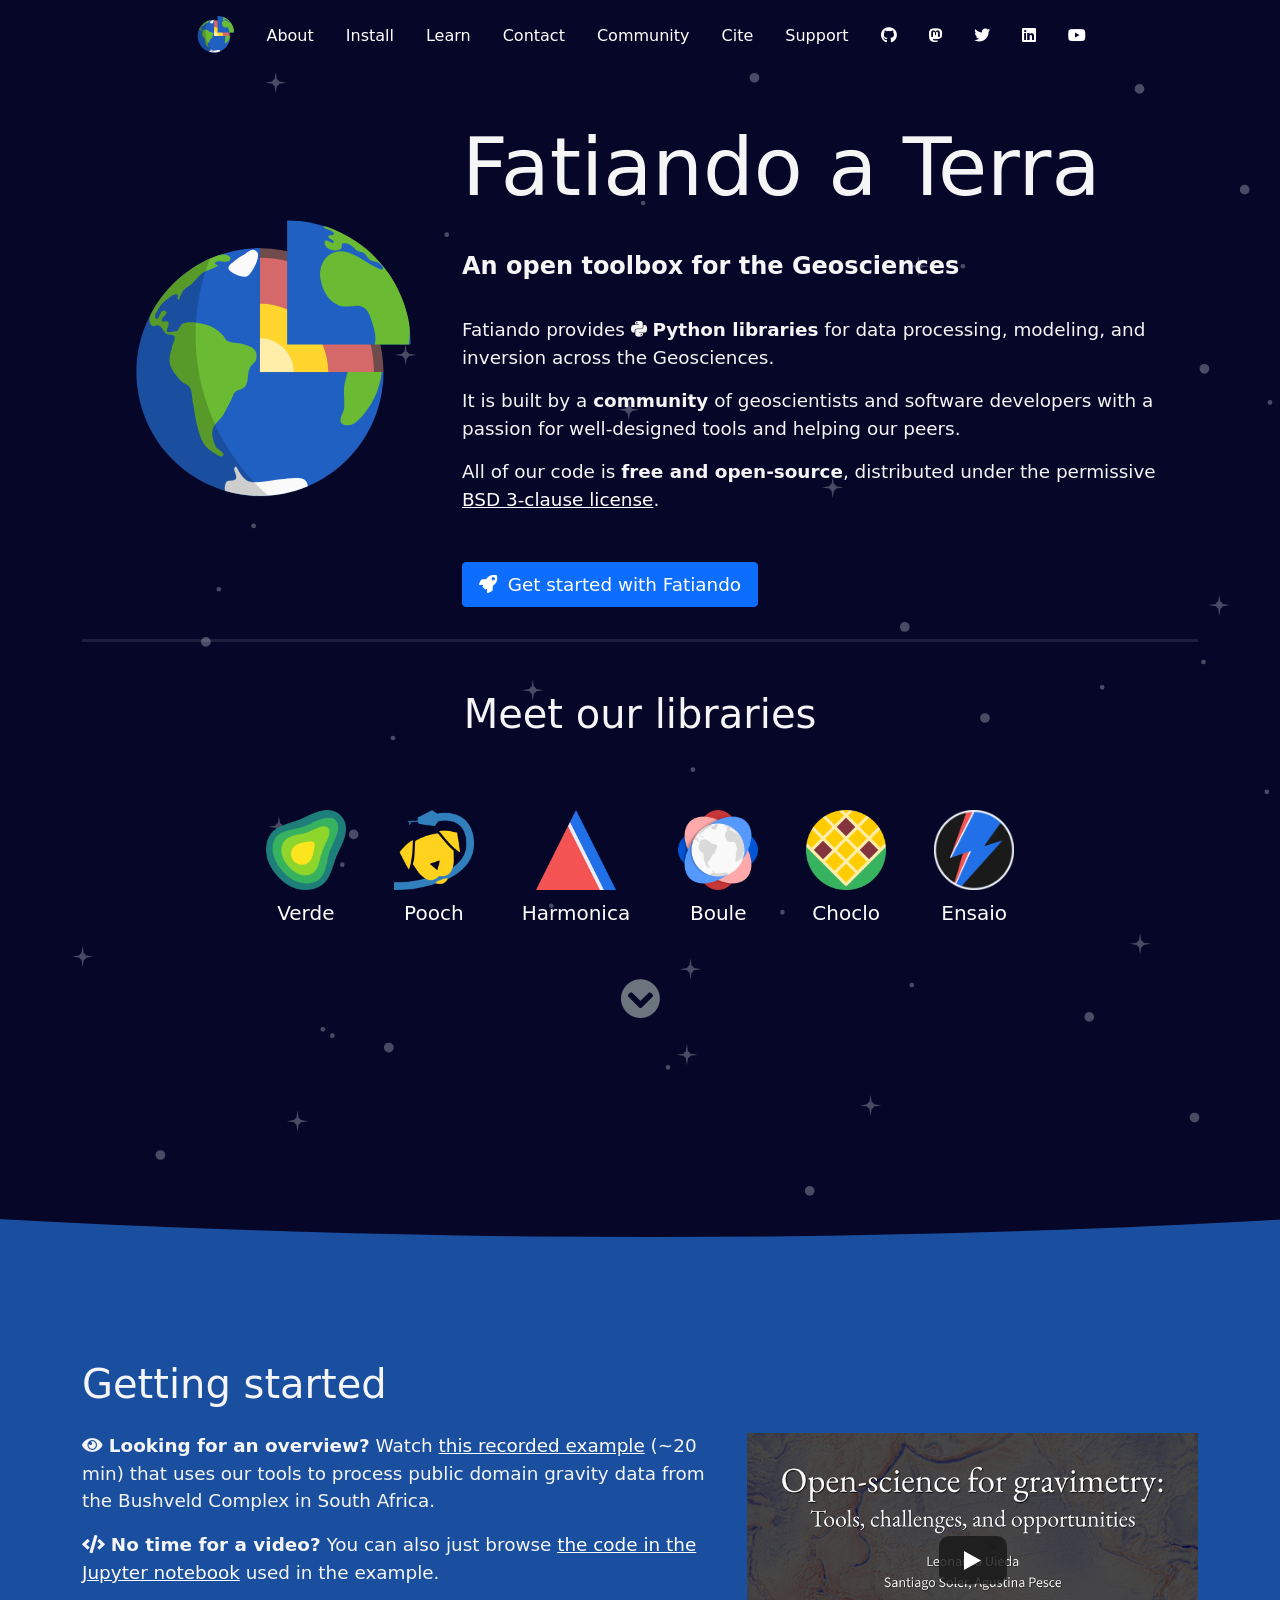
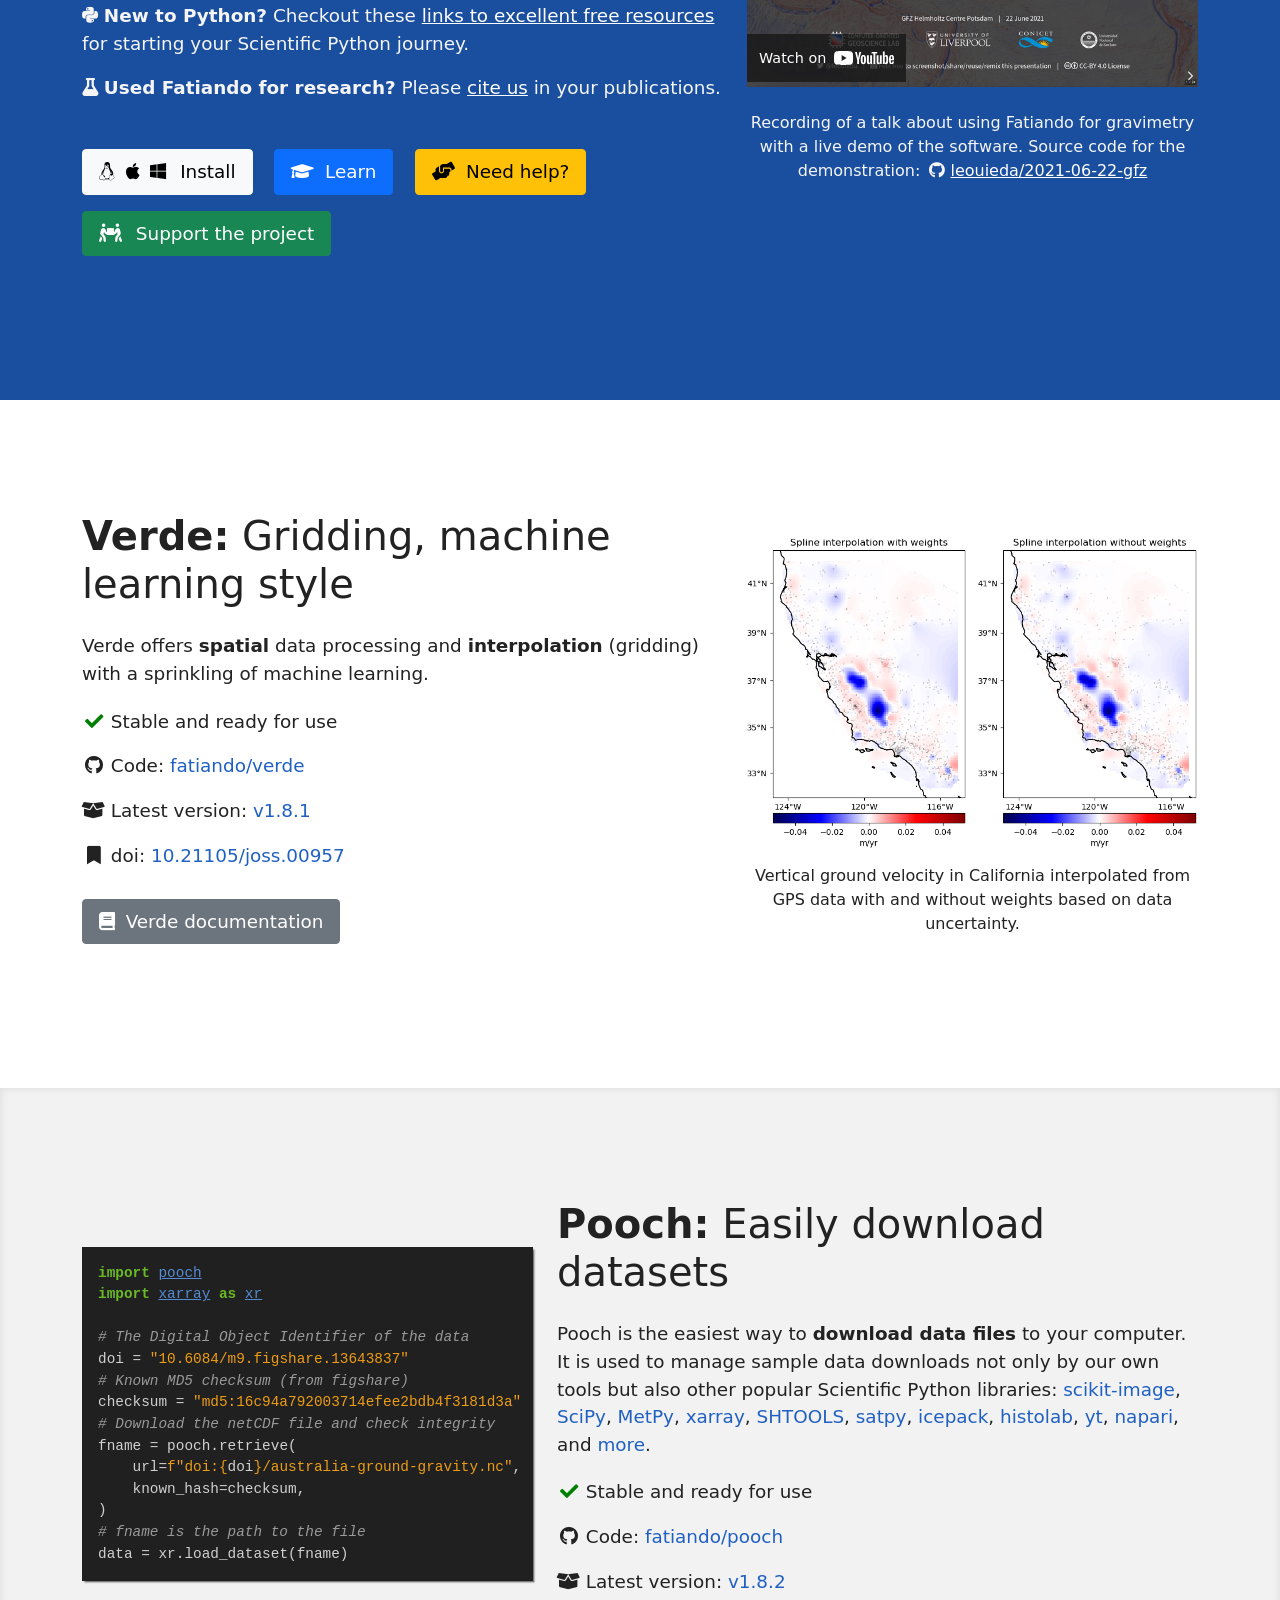
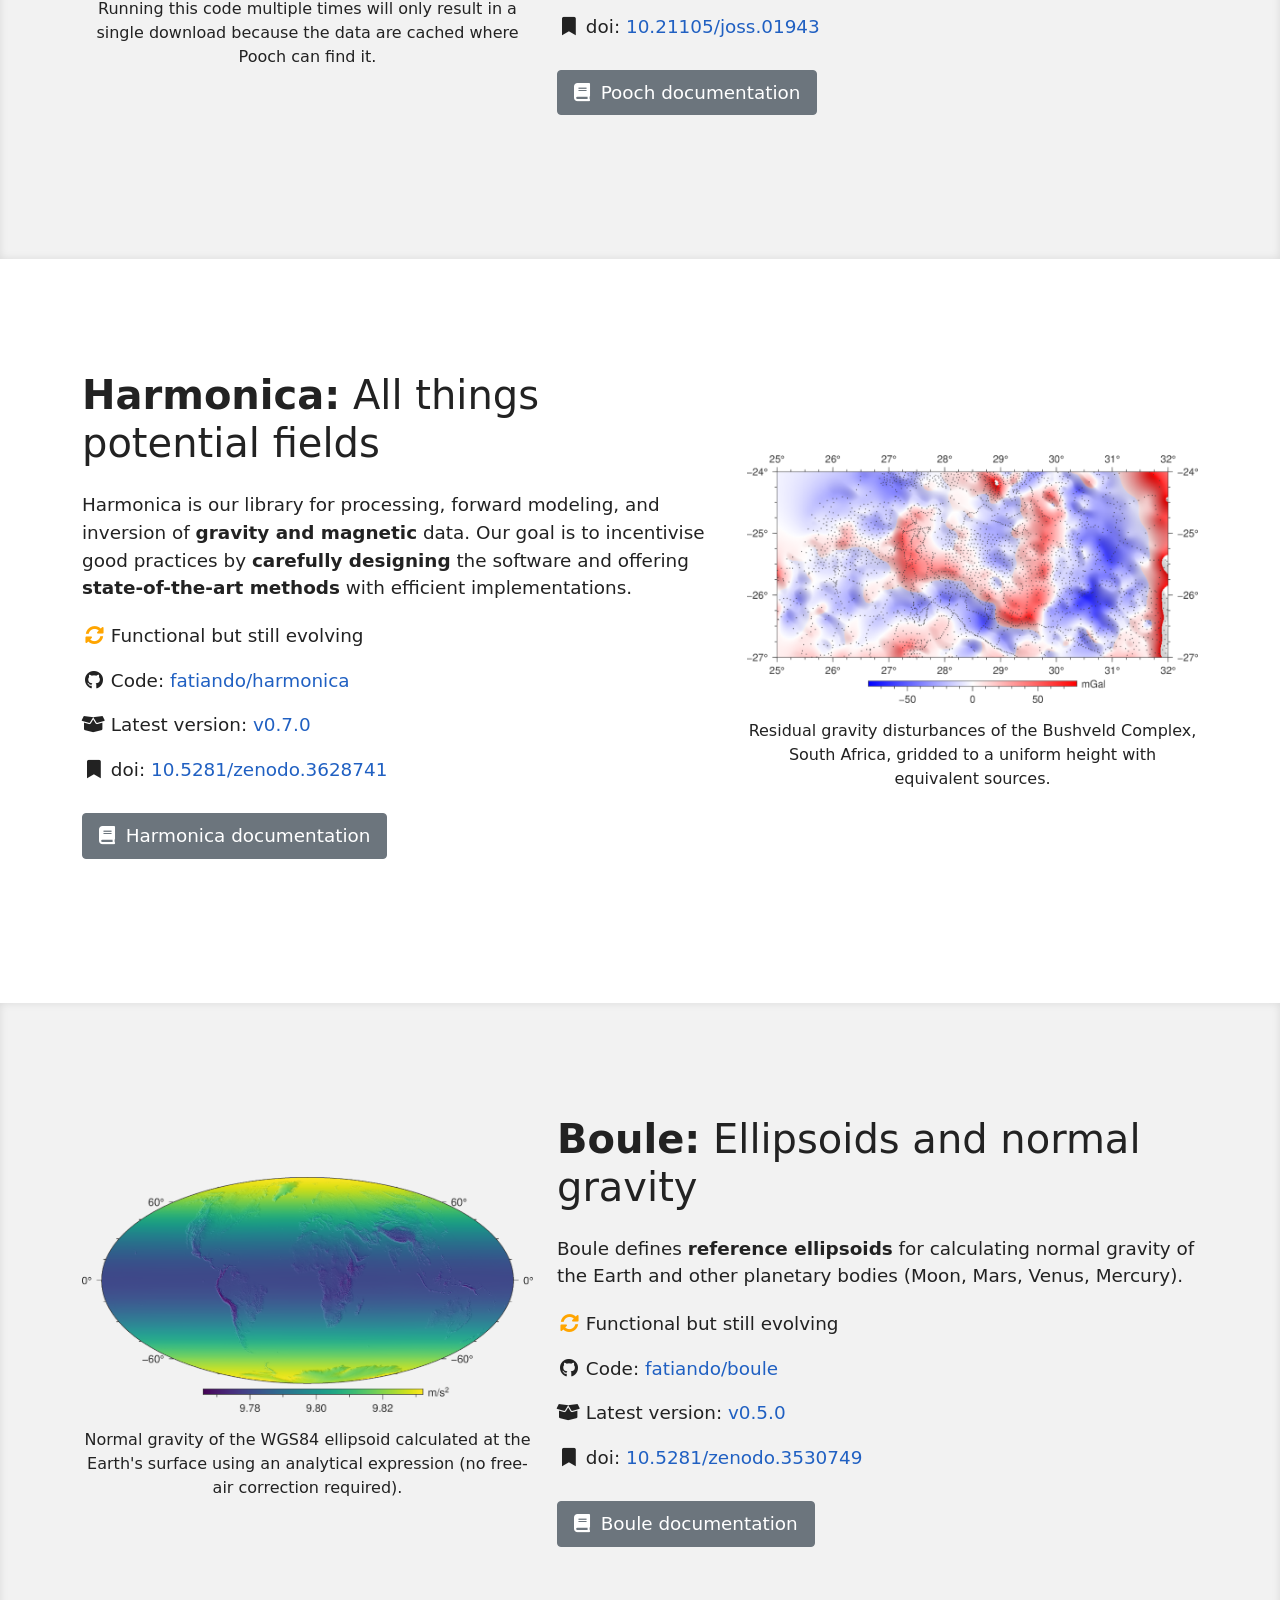
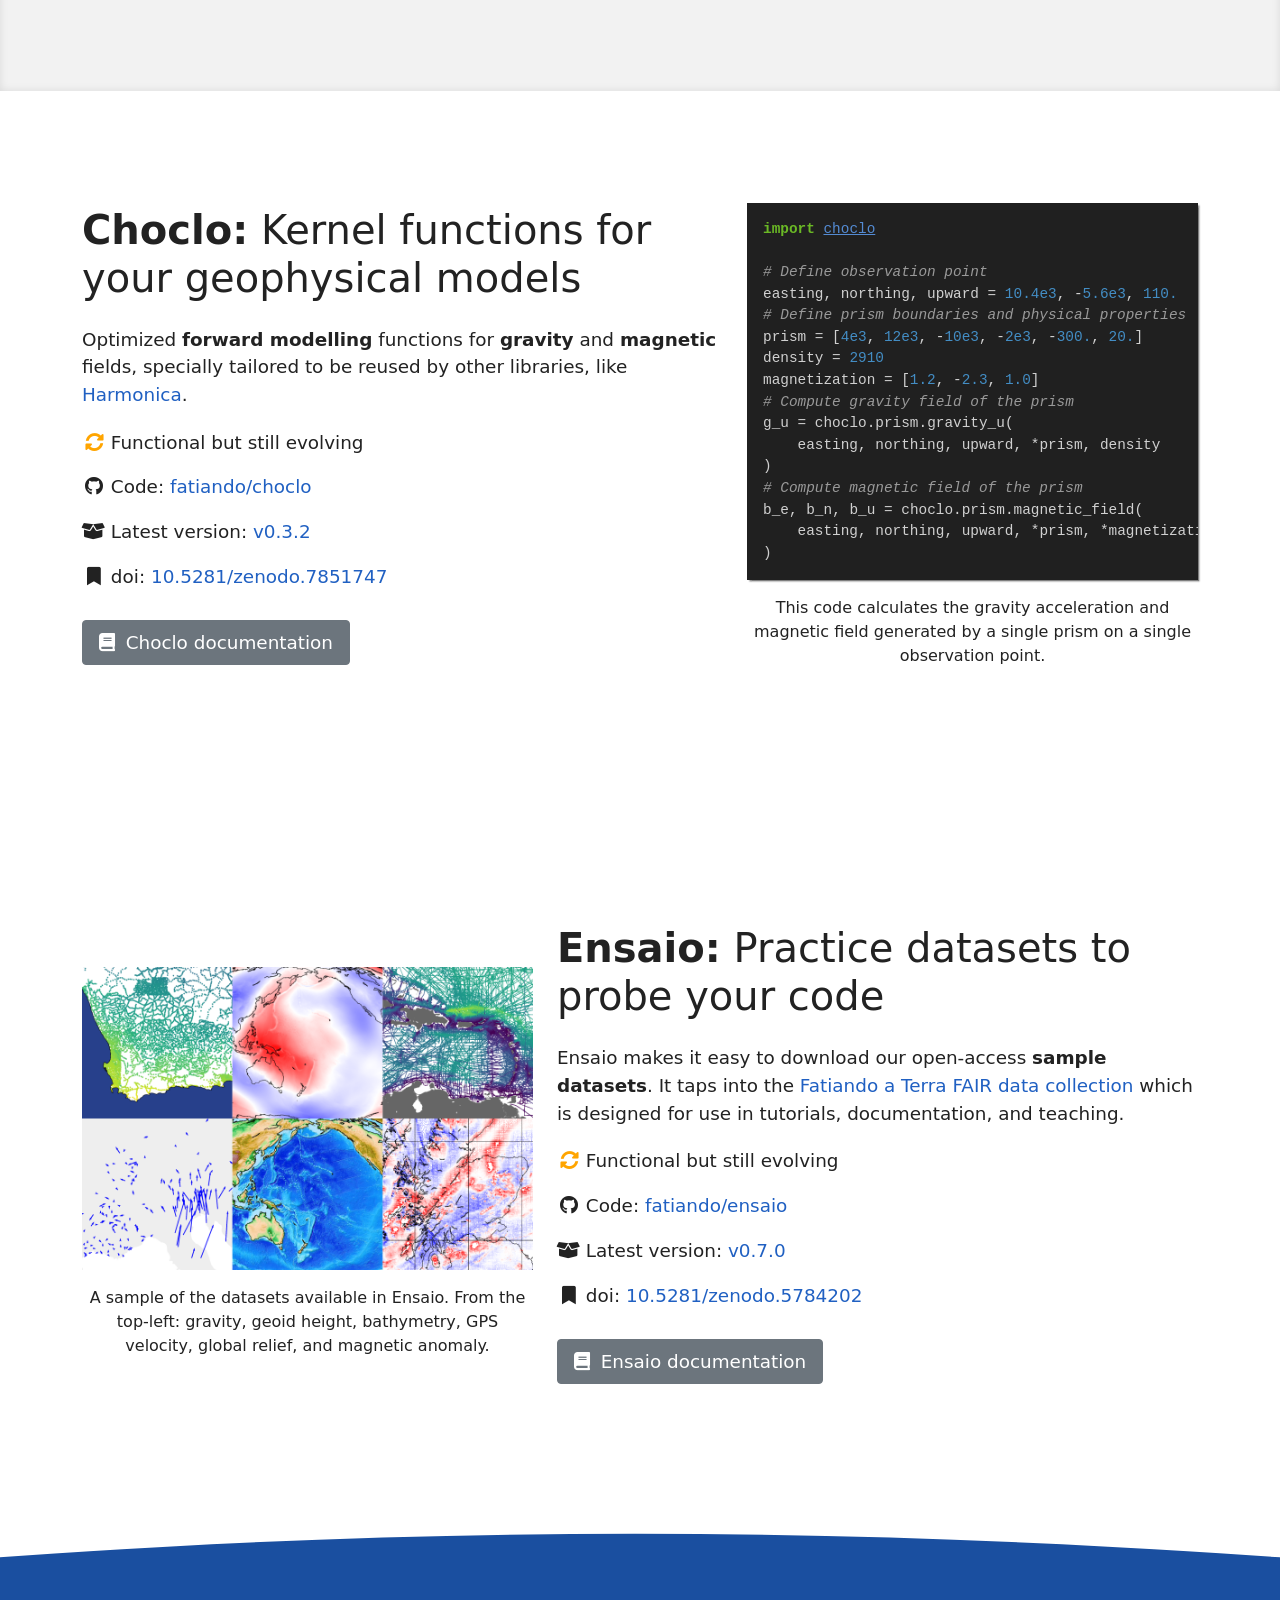
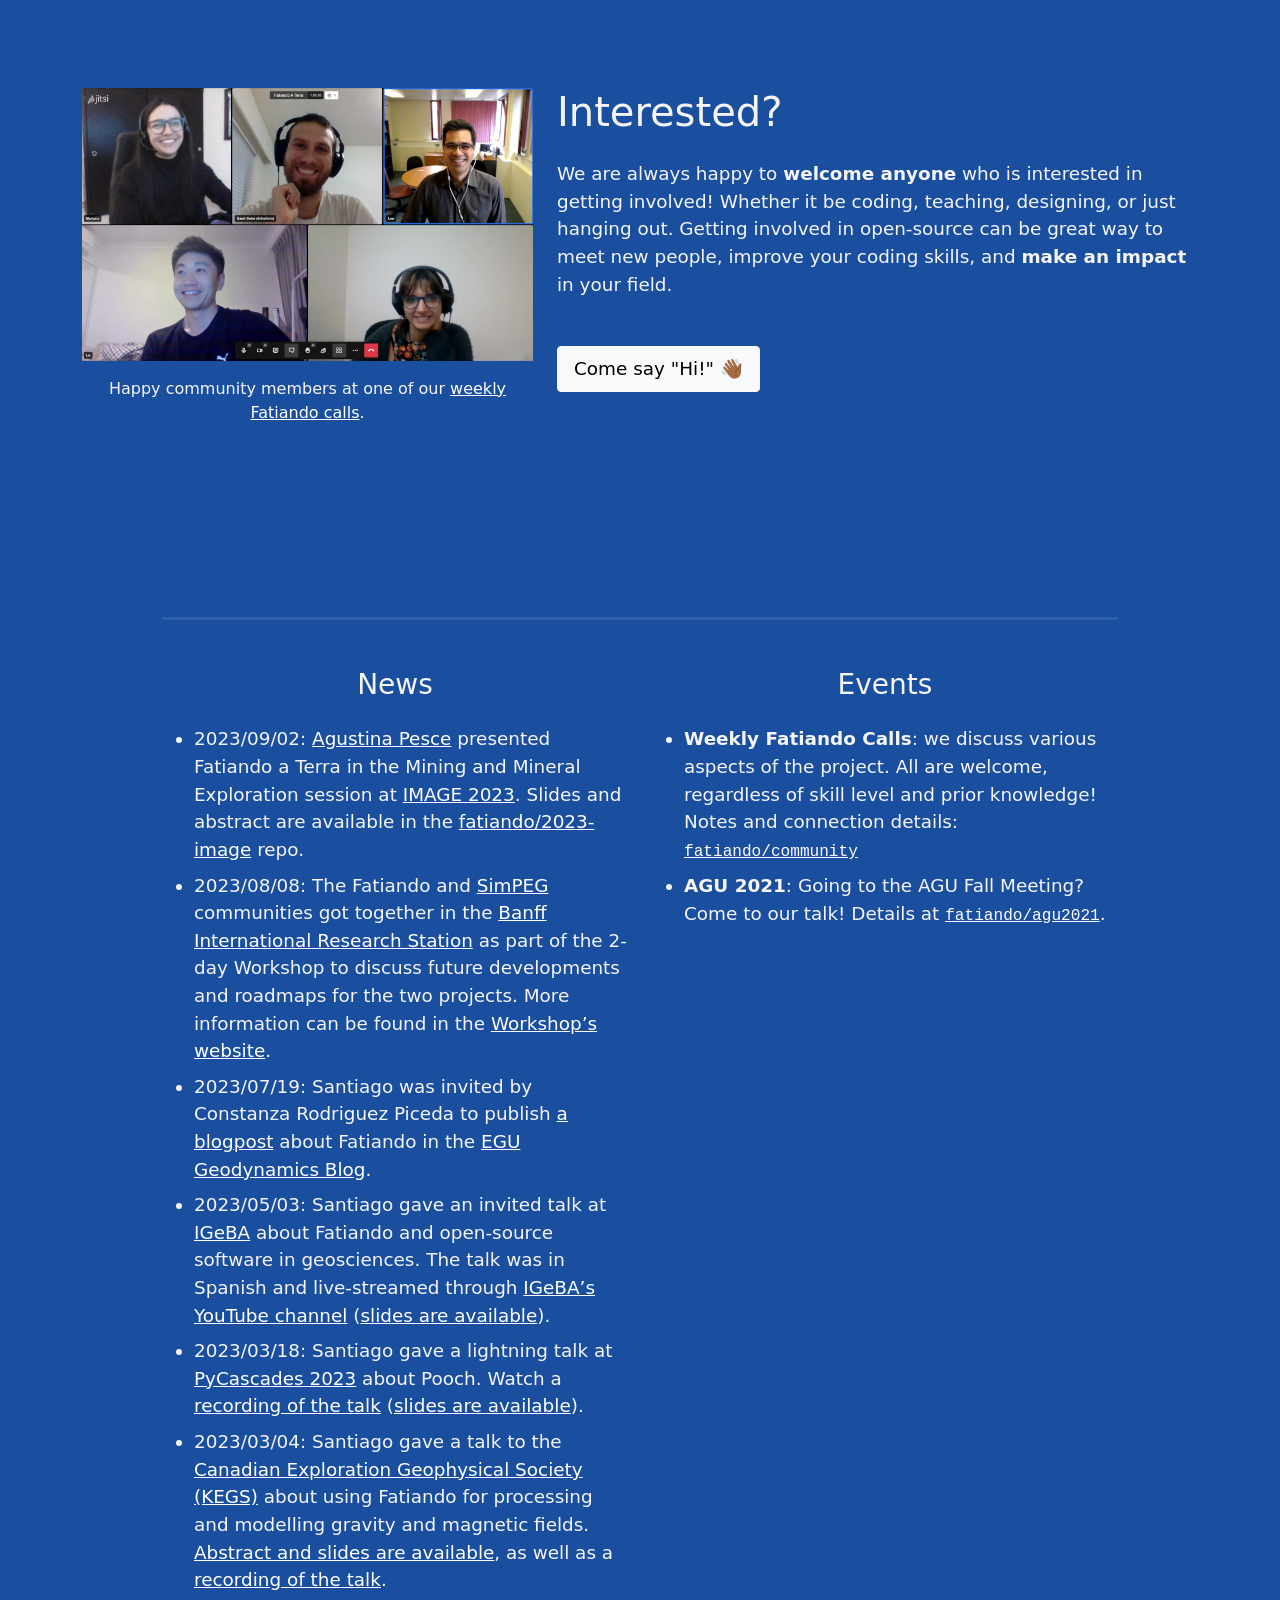
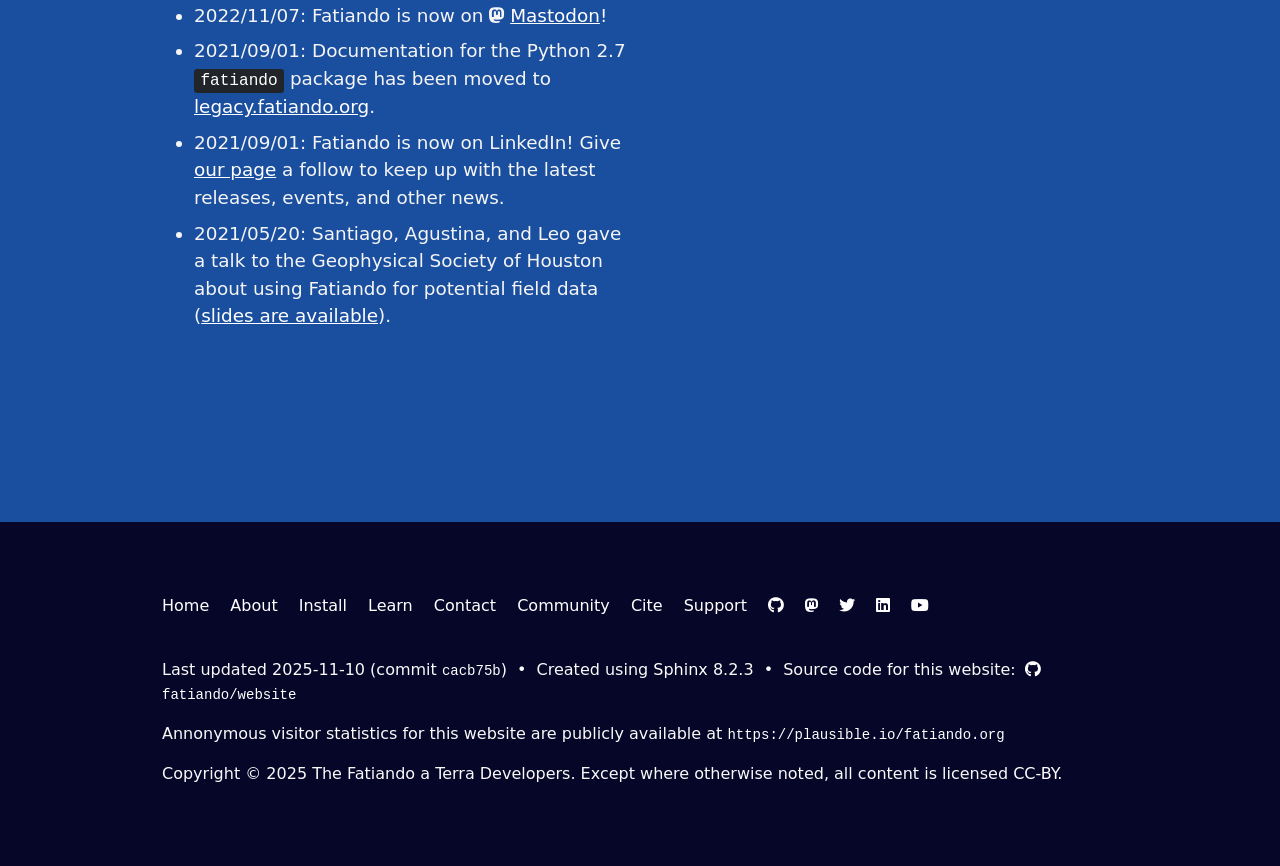
==== index.html @ 6fbf6a1d "deploy: fatiando/website@cacb75bfc80efd842951e6329809304466d00632" ====
<!DOCTYPE html>
<html lang="en">

<head>
  <meta charset="utf-8"/>
  <meta name="viewport" content="width=device-width, initial-scale=1.0" />
    
  <title>Fatiando a Terra</title>

  <link rel="shortcut icon" href="_static/favicon.png"/>

  <!-- Bootstrap CSS -->
  <link rel="stylesheet" href="_static/bootstrap-5.1/css/bootstrap.min.css">

  <!-- FontAwsome icons -->
  <link rel="stylesheet" href="_static/css/fontawesome/css/all.css">

  <!-- Pygments CSS for syntax highlighting -->
  <!-- Accessible versions by Max Chadwick (@mpchadwick) -->
  <link rel="stylesheet" href="_static/css/pygments/native.css">

  <!-- Custom CSS set in conf.py -->
  <link rel="stylesheet" href="_static/css/style.css">

  <!-- Social media cards -->
  <meta name="twitter:card" content="summary">
  <meta name="twitter:image" content="https://www.fatiando.org/_static/">
  <meta name="twitter:site" content="@fatiandoaterra">
  <meta name="twitter:title" content="Fatiando a Terra">
  <meta name="twitter:description" content="Open-source Python tools for geophysics">
  <meta property="og:title" content="Fatiando a Terra">
  <meta property="og:type" content="website">
  <meta property="og:url" content="https://www.fatiando.org">
  <meta property="og:site_name" content="Fatiando a Terra">
  <meta property="og:image" content="https://www.fatiando.org/_static/">
  <meta property="og:description" content="Open-source Python tools for geophysics">

  <!-- Plausible analytics for anonymous usage statistics -->
  <script defer data-domain="fatiando.org" src="https://plausible.io/js/plausible.js"></script>
</head>


<body>

  <header class="menu">
    <div class="container">
      <nav>
        <ul class="nav justify-content-center">
          <li class="nav-item ">
            <a href="#"><img title="Home" alt="Fatiando a Terra" src="_static/fatiando-logo.svg"></a>
          </li>
            <li class="nav-item">
              <a class="nav-link" href="about">About</a>
            </li>
            <li class="nav-item">
              <a class="nav-link" href="install">Install</a>
            </li>
            <li class="nav-item">
              <a class="nav-link" href="learn">Learn</a>
            </li>
            <li class="nav-item">
              <a class="nav-link" href="contact">Contact</a>
            </li>
            <li class="nav-item">
              <a class="nav-link" href="community">Community</a>
            </li>
            <li class="nav-item">
              <a class="nav-link" href="cite">Cite</a>
            </li>
            <li class="nav-item">
              <a class="nav-link" href="support">Support</a>
            </li>
            <li class="nav-item">
              <a rel="me" class="nav-link" href="https://github.com/fatiando" target="_blank"><i class="fab fa-github" title="GitHub" alt="GitHub"></i></a>
            </li>
            <li class="nav-item">
              <a rel="me" class="nav-link" href="https://fosstodon.org/@fatiando" target="_blank"><i class="fab fa-mastodon" title="Mastodon" alt="Mastodon"></i></a>
            </li>
            <li class="nav-item">
              <a rel="me" class="nav-link" href="https://twitter.com/fatiandoaterra" target="_blank"><i class="fab fa-twitter" title="Twitter" alt="Twitter"></i></a>
            </li>
            <li class="nav-item">
              <a rel="me" class="nav-link" href="https://www.linkedin.com/company/fatiando" target="_blank"><i class="fab fa-linkedin" title="LinkedIn" alt="LinkedIn"></i></a>
            </li>
            <li class="nav-item">
              <a rel="me" class="nav-link" href="https://www.youtube.com/fatiandoorg" target="_blank"><i class="fab fa-youtube" title="YouTube" alt="YouTube"></i></a>
            </li>
        </ul>
      </nav>
    </div>
  </header>
    <div class="toctree-wrapper compound">
</div>
<div class="container-fluid banner">
<div class="container">
<div class="row align-items-center gy-5">
<div class="col-md-8">
<section id="fatiando-a-terra">
<h1>Fatiando a Terra</h1>
<p class="banner-description">An open toolbox for the Geosciences</p>
<p>Fatiando provides <i class="fab fa-python"></i> <strong>Python libraries</strong> for data
processing, modeling, and inversion across the Geosciences.</p>
<p>It is built by a <strong>community</strong> of geoscientists and software developers with
a passion for well-designed tools and helping our peers.</p>
<p>All of our code is <strong>free and open-source</strong>, distributed under the permissive
<a class="reference external" href="https://opensource.org/licenses/BSD-3-Clause">BSD 3-clause license</a>.</p>
<div class="mt-5">
  <a href="#getting-started"><button type="button" class="btn btn-primary mb-3 me-3">
    <i class="fa fa-rocket"></i>
    Get started with Fatiando
  </button></a>
</div>
</div> <!-- column -->
<div class="col-md-4 order-md-first">
<img class="banner-logo" src="_static/fatiando-logo.svg">
</div> <!-- column -->
</div> <!-- row -->
<hr class="wide-hr mt-3">
<h2 id="libraries" class="text-center">Meet our libraries</h2>
<div class="d-flex flex-wrap align-items-center justify-content-center pt-5 gap-5 fs-5">
  <a class="d-flex flex-column align-items-center text-decoration-none" href="#verde">
    <img style="height: 80px; width: 80px;" class="d-block mb-2" src="_static/verde-logo.png">
    Verde
  </a>
  <a class="d-flex flex-column align-items-center text-decoration-none" href="#pooch">
    <img style="height: 80px; width: 80px;" class="d-block mb-2" src="_static/pooch-logo.png">
    Pooch
  </a>
  <a class="d-flex flex-column align-items-center text-decoration-none" href="#harmonica">
    <img style="height: 80px; width: 80px;" class="d-block mb-2" src="_static/harmonica-logo.png">
    Harmonica
  </a>
  <a class="d-flex flex-column align-items-center text-decoration-none" href="#boule">
    <img style="height: 80px; width: 80px;" class="d-block mb-2" src="_static/boule-logo.png">
    Boule
  </a>
  <a class="d-flex flex-column align-items-center text-decoration-none" href="#choclo">
    <img style="height: 80px; width: 80px;" class="d-block mb-2" src="_static/choclo-logo.png">
    Choclo
  </a>
  <a class="d-flex flex-column align-items-center text-decoration-none" href="#ensaio">
    <img style="height: 80px; width: 80px;" class="d-block mb-2" src="_static/ensaio-logo.png">
    Ensaio
  </a>
</div>
<p class="text-center display-6 mt-5">
<a href="#getting-started"><i class="fas fa-chevron-circle-down text-muted"></i></a>
</p>
</div> <!-- container -->
</div> <!-- container-fluid -->
<div class="container-fluid section background-1">
<div class="container">
<div class="row align-items-center gy-5">
<div class="col-md-7">
<section id="getting-started">
<h2>Getting started</h2>
<p><i class="fas fa-eye"></i>
<strong>Looking for an overview?</strong>
Watch <a class="reference external" href="https://www.youtube.com/watch?v=z-5dvWfB_SM&amp;amp;t=850s">this recorded example</a> (~20 min) that uses our tools to
process public domain gravity data from the Bushveld Complex in South Africa.</p>
<p><i class="fas fa-code"></i>
<strong>No time for a video?</strong>
You can also just browse <a class="reference external" href="https://nbviewer.jupyter.org/github/leouieda/2021-06-22-gfz/blob/main/demo.ipynb">the code in the Jupyter notebook</a> used in
the example.</p>
<p><i class="fab fa-python"></i>
<strong>New to Python?</strong>
Checkout these <a class="reference internal" href="learn/index.html#learn"><span class="std std-ref">links to excellent free resources</span></a> for starting
your Scientific Python journey.</p>
<p><i class="fas fa-flask"></i>
<strong>Used Fatiando for research?</strong>
Please <a class="reference internal" href="cite/index.html#cite"><span class="std std-ref">cite us</span></a> in your publications.</p>
<div class="mt-5">
  <a href="install"><button type="button" class="btn btn-light mb-3 me-3">
    <i class="fab fa-linux"></i>
    <i class="fab fa-apple"></i>
    <i class="fab fa-windows me-2"></i>
    Install
  </button></a>
  <a href="learn"><button type="button" class="btn btn-primary mb-3 me-3">
    <i class="fa fa-graduation-cap"></i>
    Learn
  </button></a>
  <a href="contact"><button type="button" class="btn btn-warning mb-3 me-3">
    <i class="fa fa-hands-helping"></i>
    Need help?
  </button></a>
  <a href="support"><button type="button" class="btn btn-success mb-3">
    <i class="fas fa-people-carry me-2"></i>
    Support the project
  </button></a>
</div>
</div> <!-- column -->
<div class="col-md-5 order-md-last text-center fs-6">
<!-- Thumbnail of Youtube video -->
<div class="ratio ratio-16x9">
  <div class="yt" style='background-image: url("/_static/gfz-talk.jpg")'>
    <a
      href="https://www.youtube.com/watch?v=z-5dvWfB_SM&t=850s"
      aria-label="Watch on YouTube"
      target="_blank"
      rel="noopener noreferrer"
    >
      <div class="play-button">
        <img src="/_static/play.svg">
      </div>
    </a>
    <a
      href="https://www.youtube.com/watch?v=z-5dvWfB_SM&t=850s"
      aria-label="Watch on YouTube"
      target="_blank"
      rel="noopener noreferrer"
    >
      <div class="watch-on-yt">
        <div aria-hidden="true">Watch on</div>
        <div><img src="/_static/yt-logo.svg" alt="YouTube logo"></div>
      </div>
    </a>
  </div>
</div>
<div class="fs-6">
<p>Recording of a talk about using Fatiando for gravimetry with a live demo of the
software.
Source code for the demonstration:
<i class="fab fa-github ms-1"></i>
<a class="reference external" href="https://github.com/leouieda/2021-06-22-gfz">leouieda/2021-06-22-gfz</a></p>
</div>
</div> <!-- column -->
</div> <!-- row -->
</div> <!-- container -->
</div> <!-- container-fluid -->
<div class="container-fluid section background-3">
<div class="container">
<div class="row align-items-center gy-5">
<div class="col-md-7">
</section>
<section id="verde-gridding-machine-learning-style">
<span id="verde"></span><h2><strong>Verde:</strong> Gridding, machine learning style</h2>
<p>Verde offers <strong>spatial</strong> data processing and <strong>interpolation</strong> (gridding) with
a sprinkling of machine learning.</p>
<div class="project-info">
<ul class="simple">
<li><p><i class="fa fa-check fa-fw" style="color: green" title="Project status"></i> Stable and ready for use</p></li>
<li><p><i class="fab fa-github fa-fw" title="GitHub repository"></i> Code: <a href="https://github.com/fatiando/verde">fatiando/verde</a></p></li>
<li><p><i class="fas fa-box-open fa-fw" title="Latest version"></i> Latest version: <a class="reference external" href="https://pypi.org/project/verde">v1.8.1</a></p></li>
<li><p><i class="fas fa-bookmark fa-fw" title="Publication"></i> doi: <a href="https://doi.org/10.21105/joss.00957">10.21105/joss.00957</a></p></li>
</ul>
</div>
<div class="mt-4">
  <a target="_blank" href="https://www.fatiando.org/verde/">
  <button type="button" class="btn btn-secondary mb-3">
  <i class="fa fa-book"></i>
  Verde documentation
  </button>
  </a>
</div>
</div> <!-- column -->
<div class="col-md-5 order-md-last text-center fs-6">
<img class="mb-3" src="_static/verde-spline-example.png">
Vertical ground velocity in California interpolated from GPS data with and
without weights based on data uncertainty.
</div> <!-- column -->
</div> <!-- row -->
</div> <!-- container -->
</div> <!-- container-fluid -->
<div class="container-fluid section background-2">
<div class="container">
<div class="row align-items-center gy-5">
<div class="col-md-7">
</section>
<section id="pooch-easily-download-datasets">
<span id="pooch"></span><h2><strong>Pooch:</strong> Easily download datasets</h2>
<p>Pooch is the easiest way to <strong>download data files</strong> to your computer.
It is used to manage sample data downloads not only by our own tools but also
other popular Scientific Python libraries:
<a class="reference external" href="https://github.com/scikit-image/scikit-image">scikit-image</a>,
<a class="reference external" href="https://github.com/scipy/scipy">SciPy</a>,
<a class="reference external" href="https://github.com/Unidata/MetPy">MetPy</a>,
<a class="reference external" href="https://github.com/pydata/xarray">xarray</a>,
<a class="reference external" href="https://github.com/SHTOOLS/SHTOOLS">SHTOOLS</a>,
<a class="reference external" href="https://github.com/pytroll/satpy">satpy</a>,
<a class="reference external" href="https://github.com/icepack/icepack">icepack</a>,
<a class="reference external" href="https://github.com/histolab/histolab">histolab</a>,
<a class="reference external" href="https://github.com/yt-project/yt">yt</a>,
<a class="reference external" href="https://github.com/napari/napari">napari</a>,
and <a class="reference external" href="https://github.com/fatiando/pooch/network/dependents">more</a>.</p>
<div class="project-info">
<ul class="simple">
<li><p><i class="fa fa-check fa-fw" style="color: green" title="Project status"></i> Stable and ready for use</p></li>
<li><p><i class="fab fa-github fa-fw" title="GitHub repository"></i> Code: <a href="https://github.com/fatiando/pooch">fatiando/pooch</a></p></li>
<li><p><i class="fas fa-box-open fa-fw" title="Latest version"></i> Latest version: <a class="reference external" href="https://pypi.org/project/pooch">v1.8.2</a></p></li>
<li><p><i class="fas fa-bookmark fa-fw" title="Publication"></i> doi: <a href="https://doi.org/10.21105/joss.01943">10.21105/joss.01943</a></p></li>
</ul>
</div>
<div class="mt-4">
  <a target="_blank" href="https://www.fatiando.org/pooch/">
  <button type="button" class="btn btn-secondary mb-3">
  <i class="fa fa-book"></i>
  Pooch documentation
  </button>
  </a>
</div>
</div> <!-- column -->
<div class="col-md-5 order-md-first">
<div class="highlight-python notranslate"><div class="highlight"><pre><span></span><span class="kn">import</span><span class="w"> </span><span class="nn">pooch</span>
<span class="kn">import</span><span class="w"> </span><span class="nn">xarray</span><span class="w"> </span><span class="k">as</span><span class="w"> </span><span class="nn">xr</span>

<span class="c1"># The Digital Object Identifier of the data</span>
<span class="n">doi</span> <span class="o">=</span> <span class="s2">&quot;10.6084/m9.figshare.13643837&quot;</span>
<span class="c1"># Known MD5 checksum (from figshare)</span>
<span class="n">checksum</span> <span class="o">=</span> <span class="s2">&quot;md5:16c94a792003714efee2bdb4f3181d3a&quot;</span>
<span class="c1"># Download the netCDF file and check integrity</span>
<span class="n">fname</span> <span class="o">=</span> <span class="n">pooch</span><span class="o">.</span><span class="n">retrieve</span><span class="p">(</span>
    <span class="n">url</span><span class="o">=</span><span class="sa">f</span><span class="s2">&quot;doi:</span><span class="si">{</span><span class="n">doi</span><span class="si">}</span><span class="s2">/australia-ground-gravity.nc&quot;</span><span class="p">,</span>
    <span class="n">known_hash</span><span class="o">=</span><span class="n">checksum</span><span class="p">,</span>
<span class="p">)</span>
<span class="c1"># fname is the path to the file</span>
<span class="n">data</span> <span class="o">=</span> <span class="n">xr</span><span class="o">.</span><span class="n">load_dataset</span><span class="p">(</span><span class="n">fname</span><span class="p">)</span>
</pre></div>
</div>
<p class="text-center fs-6">
Running this code multiple times will only result in a single download
because the data are cached where Pooch can find it.
</p>
</div> <!-- column -->
</div> <!-- row -->
</div> <!-- container -->
</div> <!-- container-fluid -->
<div class="container-fluid section background-3">
<div class="container">
<div class="row align-items-center gy-5">
<div class="col-md-7">
</section>
<section id="harmonica-all-things-potential-fields">
<span id="harmonica"></span><h2><strong>Harmonica:</strong> All things potential fields</h2>
<p>Harmonica is our library for processing, forward modeling, and inversion of
<strong>gravity and magnetic</strong> data.
Our goal is to incentivise good practices by <strong>carefully designing</strong> the
software and offering <strong>state-of-the-art methods</strong> with efficient
implementations.</p>
<div class="project-info">
<ul class="simple">
<li><p><i class="fa fa-sync-alt fa-fw" style="color: orange" title="Project status"></i> Functional but still evolving</p></li>
<li><p><i class="fab fa-github fa-fw" title="GitHub repository"></i> Code: <a href="https://github.com/fatiando/harmonica">fatiando/harmonica</a></p></li>
<li><p><i class="fas fa-box-open fa-fw" title="Latest version"></i> Latest version: <a class="reference external" href="https://pypi.org/project/harmonica">v0.7.0</a></p></li>
<li><p><i class="fas fa-bookmark fa-fw" title="Publication"></i> doi: <a href="https://doi.org/10.5281/zenodo.3628741">10.5281/zenodo.3628741</a></p></li>
</ul>
</div>
<div class="mt-4">
  <a target="_blank" href="https://www.fatiando.org/harmonica/">
  <button type="button" class="btn btn-secondary mb-3">
  <i class="fa fa-book"></i>
  Harmonica documentation
  </button>
  </a>
</div>
</div> <!-- column -->
<div class="col-md-5 order-md-last text-center fs-6">
<img class="mb-3" src="_static/harmonica-example-bushveld.png">
Residual gravity disturbances of the Bushveld Complex, South Africa,
gridded to a uniform height with equivalent sources.
</div> <!-- column -->
</div> <!-- row -->
</div> <!-- container -->
</div> <!-- container-fluid -->
<div class="container-fluid section background-2">
<div class="container">
<div class="row align-items-center gy-5">
<div class="col-md-7">
</section>
<section id="boule-ellipsoids-and-normal-gravity">
<span id="boule"></span><h2><strong>Boule:</strong> Ellipsoids and normal gravity</h2>
<p>Boule defines <strong>reference ellipsoids</strong> for calculating normal gravity of
the Earth and other planetary bodies (Moon, Mars, Venus, Mercury).</p>
<div class="project-info">
<ul class="simple">
<li><p><i class="fa fa-sync-alt fa-fw" style="color: orange" title="Project status"></i> Functional but still evolving</p></li>
<li><p><i class="fab fa-github fa-fw" title="GitHub repository"></i> Code: <a href="https://github.com/fatiando/boule">fatiando/boule</a></p></li>
<li><p><i class="fas fa-box-open fa-fw" title="Latest version"></i> Latest version: <a class="reference external" href="https://pypi.org/project/boule">v0.5.0</a></p></li>
<li><p><i class="fas fa-bookmark fa-fw" title="Publication"></i> doi: <a href="https://doi.org/10.5281/zenodo.3530749">10.5281/zenodo.3530749</a></p></li>
</ul>
</div>
<div class="mt-4">
  <a target="_blank" href="https://www.fatiando.org/boule/">
  <button type="button" class="btn btn-secondary mb-3">
  <i class="fa fa-book"></i>
  Boule documentation
  </button>
  </a>
</div>
</div> <!-- column -->
<div class="col-md-5 order-md-first text-center fs-6">
<img class="mb-3" src="_static/boule-example-normal-gravity.png">
Normal gravity of the WGS84 ellipsoid calculated at the Earth's surface using
an analytical expression (no free-air correction required).
</div> <!-- column -->
</div> <!-- row -->
</div> <!-- container -->
</div> <!-- container-fluid -->
<div class="container-fluid section background-3">
<div class="container">
<div class="row align-items-center gy-5">
<div class="col-md-7">
</section>
<section id="choclo-kernel-functions-for-your-geophysical-models">
<span id="choclo"></span><h2><strong>Choclo:</strong> Kernel functions for your geophysical models</h2>
<p>Optimized <strong>forward modelling</strong> functions for <strong>gravity</strong> and <strong>magnetic</strong>
fields, specially tailored to be reused by other libraries, like <a
href="#harmonica">Harmonica</a>.</p>
<div class="project-info">
<ul class="simple">
<li><p><i class="fa fa-sync-alt fa-fw" style="color: orange" title="Project status"></i> Functional but still evolving</p></li>
<li><p><i class="fab fa-github fa-fw" title="GitHub repository"></i> Code: <a href="https://github.com/fatiando/choclo">fatiando/choclo</a></p></li>
<li><p><i class="fas fa-box-open fa-fw" title="Latest version"></i> Latest version: <a class="reference external" href="https://pypi.org/project/choclo">v0.3.2</a></p></li>
<li><p><i class="fas fa-bookmark fa-fw" title="Publication"></i> doi: <a href="https://doi.org/10.5281/zenodo.7851747">10.5281/zenodo.7851747</a></p></li>
</ul>
</div>
<div class="mt-4">
  <a target="_blank" href="https://www.fatiando.org/choclo/">
  <button type="button" class="btn btn-secondary mb-3">
  <i class="fa fa-book"></i>
  Choclo documentation
  </button>
  </a>
</div>
</div> <!-- column -->
<div class="col-md-5 order-md-last fs-6">
<div class="highlight-python notranslate"><div class="highlight"><pre><span></span><span class="kn">import</span><span class="w"> </span><span class="nn">choclo</span>

<span class="c1"># Define observation point</span>
<span class="n">easting</span><span class="p">,</span> <span class="n">northing</span><span class="p">,</span> <span class="n">upward</span> <span class="o">=</span> <span class="mf">10.4e3</span><span class="p">,</span> <span class="o">-</span><span class="mf">5.6e3</span><span class="p">,</span> <span class="mf">110.</span>
<span class="c1"># Define prism boundaries and physical properties</span>
<span class="n">prism</span> <span class="o">=</span> <span class="p">[</span><span class="mf">4e3</span><span class="p">,</span> <span class="mf">12e3</span><span class="p">,</span> <span class="o">-</span><span class="mf">10e3</span><span class="p">,</span> <span class="o">-</span><span class="mf">2e3</span><span class="p">,</span> <span class="o">-</span><span class="mf">300.</span><span class="p">,</span> <span class="mf">20.</span><span class="p">]</span>
<span class="n">density</span> <span class="o">=</span> <span class="mi">2910</span>
<span class="n">magnetization</span> <span class="o">=</span> <span class="p">[</span><span class="mf">1.2</span><span class="p">,</span> <span class="o">-</span><span class="mf">2.3</span><span class="p">,</span> <span class="mf">1.0</span><span class="p">]</span>
<span class="c1"># Compute gravity field of the prism</span>
<span class="n">g_u</span> <span class="o">=</span> <span class="n">choclo</span><span class="o">.</span><span class="n">prism</span><span class="o">.</span><span class="n">gravity_u</span><span class="p">(</span>
    <span class="n">easting</span><span class="p">,</span> <span class="n">northing</span><span class="p">,</span> <span class="n">upward</span><span class="p">,</span> <span class="o">*</span><span class="n">prism</span><span class="p">,</span> <span class="n">density</span>
<span class="p">)</span>
<span class="c1"># Compute magnetic field of the prism</span>
<span class="n">b_e</span><span class="p">,</span> <span class="n">b_n</span><span class="p">,</span> <span class="n">b_u</span> <span class="o">=</span> <span class="n">choclo</span><span class="o">.</span><span class="n">prism</span><span class="o">.</span><span class="n">magnetic_field</span><span class="p">(</span>
    <span class="n">easting</span><span class="p">,</span> <span class="n">northing</span><span class="p">,</span> <span class="n">upward</span><span class="p">,</span> <span class="o">*</span><span class="n">prism</span><span class="p">,</span> <span class="o">*</span><span class="n">magnetization</span>
<span class="p">)</span>
</pre></div>
</div>
<p class="text-center fs-6">
This code calculates the gravity acceleration and magnetic field generated by
a single prism on a single observation point.
</p>
</div> <!-- column -->
</div> <!-- row -->
</div> <!-- container -->
</div> <!-- container-fluid -->
<div class="container-fluid section background-3">
<div class="container">
<div class="row align-items-center gy-5">
<div class="col-md-7">
</section>
<section id="ensaio-practice-datasets-to-probe-your-code">
<span id="ensaio"></span><h2><strong>Ensaio:</strong>  Practice datasets to probe your code</h2>
<p>Ensaio makes it easy to download our open-access <strong>sample datasets</strong>. It taps
into the <a class="reference external" href="https://github.com/fatiando-data">Fatiando a Terra FAIR data collection</a>
which is designed for use in tutorials, documentation, and teaching.</p>
<div class="project-info">
<ul class="simple">
<li><p><i class="fa fa-sync-alt fa-fw" style="color: orange" title="Project status"></i> Functional but still evolving</p></li>
<li><p><i class="fab fa-github fa-fw" title="GitHub repository"></i> Code: <a href="https://github.com/fatiando/ensaio">fatiando/ensaio</a></p></li>
<li><p><i class="fas fa-box-open fa-fw" title="Latest version"></i> Latest version: <a class="reference external" href="https://pypi.org/project/ensaio">v0.7.0</a></p></li>
<li><p><i class="fas fa-bookmark fa-fw" title="Publication"></i> doi: <a href="https://doi.org/10.5281/zenodo.5784202">10.5281/zenodo.5784202</a></p></li>
</ul>
</div>
<div class="mt-4">
  <a target="_blank" href="https://www.fatiando.org/ensaio/">
  <button type="button" class="btn btn-secondary mb-3">
  <i class="fa fa-book"></i>
  Ensaio documentation
  </button>
  </a>
</div>
</div> <!-- column -->
<div class="col-md-5 order-md-first text-center fs-6">
<img class="mb-3" src="_static/ensaio-gallery.png">
A sample of the datasets available in Ensaio. From the top-left: gravity, geoid
height, bathymetry, GPS velocity, global relief, and magnetic anomaly.
</div> <!-- column -->
</div> <!-- row -->
</div> <!-- container -->
</div> <!-- container-fluid -->
<div class="container-fluid section background-4">
<div class="container">
<div class="row align-items-start gy-5">
<div class="col-md-7">
</section>
</section>
<section id="interested">
<h1>Interested?</h1>
<p>We are always happy to <strong>welcome anyone</strong> who is interested in getting
involved!
Whether it be coding, teaching, designing, or just hanging out.
Getting involved in open-source can be great way to meet new people, improve
your coding skills, and <strong>make an impact</strong> in your field.</p>
<div class="mt-5">
  <a href="community"><button type="button" class="btn btn-light mb-3">
    Come say "Hi!" 👋🏾
  </button></a>
</div>
</div> <!-- column -->
<div class="col-md-5 order-md-first fs-6 text-center">
<img class="mb-3" src="_static/fatiando-community-call.png" title="Screenshot from a virtual Fatiando weekly call.">
<p>Happy community members at one of our <a class="reference internal" href="contact/index.html#contact"><span class="std std-ref">weekly Fatiando calls</span></a>.</p>
</div> <!-- column -->
</div> <!-- row -->
</div> <!-- container -->
</div> <!-- container-fluid -->
<div class="container-fluid section background-1">
<div class="container narrow">
<hr class="mb-5 wide-hr">
<div class="row align-items-start gy-5 mb-5">
<div class="col-md-6">
<h2 class="text-center fs-3">News</h2>
<ul class="simple">
<li><p>2023/09/02: <a class="reference external" href="https://github.com/aguspesce">Agustina Pesce</a> presented
Fatiando a Terra in the Mining and Mineral Exploration session at <a class="reference external" href="https://www.imageevent.org/">IMAGE
2023</a>. Slides and abstract are available in the
<a class="reference external" href="https://github.com/fatiando/2023-image">fatiando/2023-image</a> repo.</p></li>
<li><p>2023/08/08: The Fatiando and <a class="reference external" href="https://simpeg.xyz">SimPEG</a> communities got
together in the <a class="reference external" href="https://www.birs.ca">Banff International Research Station</a>
as part of the 2-day Workshop to discuss future developments and roadmaps for
the two projects. More information can be found in the <a class="reference external" href="https://birs-2023.softwareunderground.org">Workshop’s
website</a>.</p></li>
<li><p>2023/07/19: Santiago was invited by Constanza Rodriguez Piceda to publish <a class="reference external" href="https://blogs.egu.eu/divisions/gd/2023/07/19/fatiando-a-terra/">a
blogpost</a>
about Fatiando in the <a class="reference external" href="https://blogs.egu.eu/divisions/gd">EGU Geodynamics
Blog</a>.</p></li>
<li><p>2023/05/03: Santiago gave an invited talk at
<a class="reference external" href="https://igeba.gl.fcen.uba.ar/">IGeBA</a> about Fatiando and open-source
software in geosciences. The talk was in Spanish and live-streamed through
<a class="reference external" href="https://www.youtube.com/&#64;igeba9451">IGeBA’s YouTube channel</a> (<a class="reference external" href="https://www.santisoler.com/2023-fatiando-igeba">slides are
available</a>).</p></li>
<li><p>2023/03/18: Santiago gave a lightning talk at <a class="reference external" href="https://2023.pycascades.com/">PyCascades
2023</a> about Pooch. Watch a <a class="reference external" href="https://www.youtube.com/watch?v=KvxBc4xUMyg">recording of the
talk</a> (<a class="reference external" href="https://github.com/santisoler/2023-pycascades">slides are
available</a>).</p></li>
<li><p>2023/03/04: Santiago gave a talk to the <a class="reference external" href="https://www.kegsonline.org/">Canadian Exploration Geophysical
Society (KEGS)</a> about using Fatiando for
processing and modelling gravity and magnetic fields. <a class="reference external" href="https://github.com/fatiando/2023-kegs">Abstract and slides are
available</a>, as well as a <a class="reference external" href="https://www.youtube.com/watch?v=H0EaWOgV9xg">recording of
the talk</a>.</p></li>
<li><p>2022/11/07: Fatiando is now on
<i class="fab fa-mastodon" aria-hidden="true"></i>
<a class="reference external" href="https://fosstodon.org/&#64;fatiando">Mastodon</a>!</p></li>
<li><p>2021/09/01: Documentation for the Python 2.7 <kbd>fatiando</kbd> package has
been moved to <a class="reference external" href="https://legacy.fatiando.org">legacy.fatiando.org</a>.</p></li>
<li><p>2021/09/01: Fatiando is now on LinkedIn! Give
<a class="reference external" href="https://www.linkedin.com/company/fatiando">our page</a> a follow to keep up
with the latest releases, events, and other news.</p></li>
<li><p>2021/05/20: Santiago, Agustina, and Leo gave a talk to the Geophysical
Society of Houston about using Fatiando for potential field data
(<a class="reference external" href="https://github.com/fatiando/2021-gsh">slides are available</a>).</p></li>
</ul>
</div>
<div class="col-md-6">
<h2 class="text-center fs-3">Events</h2>
<ul class="simple">
<li><p><strong>Weekly Fatiando Calls</strong>: we discuss various aspects of the project. All are
welcome, regardless of skill level and prior knowledge! Notes and connection
details: <a class="reference external" href="https://github.com/fatiando/community"><code class="docutils literal notranslate"><span class="pre">fatiando/community</span></code></a></p></li>
<li><p><strong>AGU 2021</strong>: Going to the AGU Fall Meeting? Come to our talk! Details at
<a class="reference external" href="https://github.com/fatiando/agu2021"><code class="docutils literal notranslate"><span class="pre">fatiando/agu2021</span></code></a>.</p></li>
</ul>
</div>
</div> <!-- row -->
</div> <!-- container -->
</div> <!-- container-fluid -->
</section>


  <footer class="footer">
    <div class="container narrow">
      <nav>
        <ul class="menu-list-footer">
          <li><a href="#">Home</a></li>
            <li><a href="about">About</a></li>
            <li><a href="install">Install</a></li>
            <li><a href="learn">Learn</a></li>
            <li><a href="contact">Contact</a></li>
            <li><a href="community">Community</a></li>
            <li><a href="cite">Cite</a></li>
            <li><a href="support">Support</a></li>
            <li>
              <a href="https://github.com/fatiando" target="_blank"><i class="fab fa-github" title="GitHub" alt="GitHub"></i></a>
            </li>
            <li>
              <a href="https://fosstodon.org/@fatiando" target="_blank"><i class="fab fa-mastodon" title="Mastodon" alt="Mastodon"></i></a>
            </li>
            <li>
              <a href="https://twitter.com/fatiandoaterra" target="_blank"><i class="fab fa-twitter" title="Twitter" alt="Twitter"></i></a>
            </li>
            <li>
              <a href="https://www.linkedin.com/company/fatiando" target="_blank"><i class="fab fa-linkedin" title="LinkedIn" alt="LinkedIn"></i></a>
            </li>
            <li>
              <a href="https://www.youtube.com/fatiandoorg" target="_blank"><i class="fab fa-youtube" title="YouTube" alt="YouTube"></i></a>
            </li>
        </ul>
      </nav>
      <p>
        Last updated 2025-11-10
        (commit
        <a href="https://github.com/fatiando/website/commit/cacb75b"><code>cacb75b</code></a>)
        <span class="bullet-separator">&bull;</span>
        Created using <a href="http://sphinx-doc.org/">Sphinx</a> 8.2.3
        <span class="bullet-separator">&bull;</span>
        Source code for this website:
        <a href="https://github.com/fatiando/website">
           <i class="fab fa-github ms-1"></i> <code>fatiando/website</code>
        </a>
      </p>
      <p>
        Annonymous visitor statistics for this website are publicly available at
        <a href="https://plausible.io/fatiando.org"><code>https://plausible.io/fatiando.org</code></a>
      </p>
      <p>
        Copyright &copy; 2025 The Fatiando a Terra Developers.
        Except where otherwise noted, all content is licensed <a href="https://creativecommons.org/licenses/by/4.0/">CC-BY</a>.
      </p>
    </div>
  </footer>

  <!-- Bootstrap bundled Javascript (with their dependencies) -->
  <script src="_static/bootstrap-5.1/js/bootstrap.bundle.min.js"
    integrity="sha384-/bQdsTh/da6pkI1MST/rWKFNjaCP5gBSY4sEBT38Q/9RBh9AH40zEOg7Hlq2THRZ"
    crossorigin="anonymous"></script>

</body>
</html>
---- _static/css/fontawesome/css/all.css ----
.fa,
.fas,
.far,
.fal,
.fab {
  -moz-osx-font-smoothing: grayscale;
  -webkit-font-smoothing: antialiased;
  display: inline-block;
  font-style: normal;
  font-variant: normal;
  text-rendering: auto;
  line-height: 1; }

.fa-lg {
  font-size: 1.33333em;
  line-height: 0.75em;
  vertical-align: -.0667em; }

.fa-xs {
  font-size: .75em; }

.fa-sm {
  font-size: .875em; }

.fa-1x {
  font-size: 1em; }

.fa-2x {
  font-size: 2em; }

.fa-3x {
  font-size: 3em; }

.fa-4x {
  font-size: 4em; }

.fa-5x {
  font-size: 5em; }

.fa-6x {
  font-size: 6em; }

.fa-7x {
  font-size: 7em; }

.fa-8x {
  font-size: 8em; }

.fa-9x {
  font-size: 9em; }

.fa-10x {
  font-size: 10em; }

.fa-fw {
  text-align: center;
  width: 1.25em; }

.fa-ul {
  list-style-type: none;
  margin-left: 2.5em;
  padding-left: 0; }
  .fa-ul > li {
    position: relative; }

.fa-li {
  left: -2em;
  position: absolute;
  text-align: center;
  width: 2em;
  line-height: inherit; }

.fa-border {
  border: solid 0.08em #eee;
  border-radius: .1em;
  padding: .2em .25em .15em; }

.fa-pull-left {
  float: left; }

.fa-pull-right {
  float: right; }

.fa.fa-pull-left,
.fas.fa-pull-left,
.far.fa-pull-left,
.fal.fa-pull-left,
.fab.fa-pull-left {
  margin-right: .3em; }

.fa.fa-pull-right,
.fas.fa-pull-right,
.far.fa-pull-right,
.fal.fa-pull-right,
.fab.fa-pull-right {
  margin-left: .3em; }

.fa-spin {
  -webkit-animation: fa-spin 2s infinite linear;
          animation: fa-spin 2s infinite linear; }

.fa-pulse {
  -webkit-animation: fa-spin 1s infinite steps(8);
          animation: fa-spin 1s infinite steps(8); }

@-webkit-keyframes fa-spin {
  0% {
    -webkit-transform: rotate(0deg);
            transform: rotate(0deg); }
  100% {
    -webkit-transform: rotate(360deg);
            transform: rotate(360deg); } }

@keyframes fa-spin {
  0% {
    -webkit-transform: rotate(0deg);
            transform: rotate(0deg); }
  100% {
    -webkit-transform: rotate(360deg);
            transform: rotate(360deg); } }

.fa-rotate-90 {
  -ms-filter: "progid:DXImageTransform.Microsoft.BasicImage(rotation=1)";
  -webkit-transform: rotate(90deg);
          transform: rotate(90deg); }

.fa-rotate-180 {
  -ms-filter: "progid:DXImageTransform.Microsoft.BasicImage(rotation=2)";
  -webkit-transform: rotate(180deg);
          transform: rotate(180deg); }

.fa-rotate-270 {
  -ms-filter: "progid:DXImageTransform.Microsoft.BasicImage(rotation=3)";
  -webkit-transform: rotate(270deg);
          transform: rotate(270deg); }

.fa-flip-horizontal {
  -ms-filter: "progid:DXImageTransform.Microsoft.BasicImage(rotation=0, mirror=1)";
  -webkit-transform: scale(-1, 1);
          transform: scale(-1, 1); }

.fa-flip-vertical {
  -ms-filter: "progid:DXImageTransform.Microsoft.BasicImage(rotation=2, mirror=1)";
  -webkit-transform: scale(1, -1);
          transform: scale(1, -1); }

.fa-flip-horizontal.fa-flip-vertical {
  -ms-filter: "progid:DXImageTransform.Microsoft.BasicImage(rotation=2, mirror=1)";
  -webkit-transform: scale(-1, -1);
          transform: scale(-1, -1); }

:root .fa-rotate-90,
:root .fa-rotate-180,
:root .fa-rotate-270,
:root .fa-flip-horizontal,
:root .fa-flip-vertical {
  -webkit-filter: none;
          filter: none; }

.fa-stack {
  display: inline-block;
  height: 2em;
  line-height: 2em;
  position: relative;
  vertical-align: middle;
  width: 2.5em; }

.fa-stack-1x,
.fa-stack-2x {
  left: 0;
  position: absolute;
  text-align: center;
  width: 100%; }

.fa-stack-1x {
  line-height: inherit; }

.fa-stack-2x {
  font-size: 2em; }

.fa-inverse {
  color: #fff; }

/* Font Awesome uses the Unicode Private Use Area (PUA) to ensure screen
readers do not read off random characters that represent icons */
.fa-500px:before {
  content: "\f26e"; }

.fa-accessible-icon:before {
  content: "\f368"; }

.fa-accusoft:before {
  content: "\f369"; }

.fa-acquisitions-incorporated:before {
  content: "\f6af"; }

.fa-ad:before {
  content: "\f641"; }

.fa-address-book:before {
  content: "\f2b9"; }

.fa-address-card:before {
  content: "\f2bb"; }

.fa-adjust:before {
  content: "\f042"; }

.fa-adn:before {
  content: "\f170"; }

.fa-adobe:before {
  content: "\f778"; }

.fa-adversal:before {
  content: "\f36a"; }

.fa-affiliatetheme:before {
  content: "\f36b"; }

.fa-air-freshener:before {
  content: "\f5d0"; }

.fa-algolia:before {
  content: "\f36c"; }

.fa-align-center:before {
  content: "\f037"; }

.fa-align-justify:before {
  content: "\f039"; }

.fa-align-left:before {
  content: "\f036"; }

.fa-align-right:before {
  content: "\f038"; }

.fa-alipay:before {
  content: "\f642"; }

.fa-allergies:before {
  content: "\f461"; }

.fa-amazon:before {
  content: "\f270"; }

.fa-amazon-pay:before {
  content: "\f42c"; }

.fa-ambulance:before {
  content: "\f0f9"; }

.fa-american-sign-language-interpreting:before {
  content: "\f2a3"; }

.fa-amilia:before {
  content: "\f36d"; }

.fa-anchor:before {
  content: "\f13d"; }

.fa-android:before {
  content: "\f17b"; }

.fa-angellist:before {
  content: "\f209"; }

.fa-angle-double-down:before {
  content: "\f103"; }

.fa-angle-double-left:before {
  content: "\f100"; }

.fa-angle-double-right:before {
  content: "\f101"; }

.fa-angle-double-up:before {
  content: "\f102"; }

.fa-angle-down:before {
  content: "\f107"; }

.fa-angle-left:before {
  content: "\f104"; }

.fa-angle-right:before {
  content: "\f105"; }

.fa-angle-up:before {
  content: "\f106"; }

.fa-angry:before {
  content: "\f556"; }

.fa-angrycreative:before {
  content: "\f36e"; }

.fa-angular:before {
  content: "\f420"; }

.fa-ankh:before {
  content: "\f644"; }

.fa-app-store:before {
  content: "\f36f"; }

.fa-app-store-ios:before {
  content: "\f370"; }

.fa-apper:before {
  content: "\f371"; }

.fa-apple:before {
  content: "\f179"; }

.fa-apple-alt:before {
  content: "\f5d1"; }

.fa-apple-pay:before {
  content: "\f415"; }

.fa-archive:before {
  content: "\f187"; }

.fa-archway:before {
  content: "\f557"; }

.fa-arrow-alt-circle-down:before {
  content: "\f358"; }

.fa-arrow-alt-circle-left:before {
  content: "\f359"; }

.fa-arrow-alt-circle-right:before {
  content: "\f35a"; }

.fa-arrow-alt-circle-up:before {
  content: "\f35b"; }

.fa-arrow-circle-down:before {
  content: "\f0ab"; }

.fa-arrow-circle-left:before {
  content: "\f0a8"; }

.fa-arrow-circle-right:before {
  content: "\f0a9"; }

.fa-arrow-circle-up:before {
  content: "\f0aa"; }

.fa-arrow-down:before {
  content: "\f063"; }

.fa-arrow-left:before {
  content: "\f060"; }

.fa-arrow-right:before {
  content: "\f061"; }

.fa-arrow-up:before {
  content: "\f062"; }

.fa-arrows-alt:before {
  content: "\f0b2"; }

.fa-arrows-alt-h:before {
  content: "\f337"; }

.fa-arrows-alt-v:before {
  content: "\f338"; }

.fa-artstation:before {
  content: "\f77a"; }

.fa-assistive-listening-systems:before {
  content: "\f2a2"; }

.fa-asterisk:before {
  content: "\f069"; }

.fa-asymmetrik:before {
  content: "\f372"; }

.fa-at:before {
  content: "\f1fa"; }

.fa-atlas:before {
  content: "\f558"; }

.fa-atlassian:before {
  content: "\f77b"; }

.fa-atom:before {
  content: "\f5d2"; }

.fa-audible:before {
  content: "\f373"; }

.fa-audio-description:before {
  content: "\f29e"; }

.fa-autoprefixer:before {
  content: "\f41c"; }

.fa-avianex:before {
  content: "\f374"; }

.fa-aviato:before {
  content: "\f421"; }

.fa-award:before {
  content: "\f559"; }

.fa-aws:before {
  content: "\f375"; }

.fa-baby:before {
  content: "\f77c"; }

.fa-baby-carriage:before {
  content: "\f77d"; }

.fa-backspace:before {
  content: "\f55a"; }

.fa-backward:before {
  content: "\f04a"; }

.fa-balance-scale:before {
  content: "\f24e"; }

.fa-ban:before {
  content: "\f05e"; }

.fa-band-aid:before {
  content: "\f462"; }

.fa-bandcamp:before {
  content: "\f2d5"; }

.fa-barcode:before {
  content: "\f02a"; }

.fa-bars:before {
  content: "\f0c9"; }

.fa-baseball-ball:before {
  content: "\f433"; }

.fa-basketball-ball:before {
  content: "\f434"; }

.fa-bath:before {
  content: "\f2cd"; }

.fa-battery-empty:before {
  content: "\f244"; }

.fa-battery-full:before {
  content: "\f240"; }

.fa-battery-half:before {
  content: "\f242"; }

.fa-battery-quarter:before {
  content: "\f243"; }

.fa-battery-three-quarters:before {
  content: "\f241"; }

.fa-bed:before {
  content: "\f236"; }

.fa-beer:before {
  content: "\f0fc"; }

.fa-behance:before {
  content: "\f1b4"; }

.fa-behance-square:before {
  content: "\f1b5"; }

.fa-bell:before {
  content: "\f0f3"; }

.fa-bell-slash:before {
  content: "\f1f6"; }

.fa-bezier-curve:before {
  content: "\f55b"; }

.fa-bible:before {
  content: "\f647"; }

.fa-bicycle:before {
  content: "\f206"; }

.fa-bimobject:before {
  content: "\f378"; }

.fa-binoculars:before {
  content: "\f1e5"; }

.fa-biohazard:before {
  content: "\f780"; }

.fa-birthday-cake:before {
  content: "\f1fd"; }

.fa-bitbucket:before {
  content: "\f171"; }

.fa-bitcoin:before {
  content: "\f379"; }

.fa-bity:before {
  content: "\f37a"; }

.fa-black-tie:before {
  content: "\f27e"; }

.fa-blackberry:before {
  content: "\f37b"; }

.fa-blender:before {
  content: "\f517"; }

.fa-blender-phone:before {
  content: "\f6b6"; }

.fa-blind:before {
  content: "\f29d"; }

.fa-blog:before {
  content: "\f781"; }

.fa-blogger:before {
  content: "\f37c"; }

.fa-blogger-b:before {
  content: "\f37d"; }

.fa-bluetooth:before {
  content: "\f293"; }

.fa-bluetooth-b:before {
  content: "\f294"; }

.fa-bold:before {
  content: "\f032"; }

.fa-bolt:before {
  content: "\f0e7"; }

.fa-bomb:before {
  content: "\f1e2"; }

.fa-bone:before {
  content: "\f5d7"; }

.fa-bong:before {
  content: "\f55c"; }

.fa-book:before {
  content: "\f02d"; }

.fa-book-dead:before {
  content: "\f6b7"; }

.fa-book-open:before {
  content: "\f518"; }

.fa-book-reader:before {
  content: "\f5da"; }

.fa-bookmark:before {
  content: "\f02e"; }

.fa-bowling-ball:before {
  content: "\f436"; }

.fa-box:before {
  content: "\f466"; }

.fa-box-open:before {
  content: "\f49e"; }

.fa-boxes:before {
  content: "\f468"; }

.fa-braille:before {
  content: "\f2a1"; }

.fa-brain:before {
  content: "\f5dc"; }

.fa-briefcase:before {
  content: "\f0b1"; }

.fa-briefcase-medical:before {
  content: "\f469"; }

.fa-broadcast-tower:before {
  content: "\f519"; }

.fa-broom:before {
  content: "\f51a"; }

.fa-brush:before {
  content: "\f55d"; }

.fa-btc:before {
  content: "\f15a"; }

.fa-bug:before {
  content: "\f188"; }

.fa-building:before {
  content: "\f1ad"; }

.fa-bullhorn:before {
  content: "\f0a1"; }

.fa-bullseye:before {
  content: "\f140"; }

.fa-burn:before {
  content: "\f46a"; }

.fa-buromobelexperte:before {
  content: "\f37f"; }

.fa-bus:before {
  content: "\f207"; }

.fa-bus-alt:before {
  content: "\f55e"; }

.fa-business-time:before {
  content: "\f64a"; }

.fa-buysellads:before {
  content: "\f20d"; }

.fa-calculator:before {
  content: "\f1ec"; }

.fa-calendar:before {
  content: "\f133"; }

.fa-calendar-alt:before {
  content: "\f073"; }

.fa-calendar-check:before {
  content: "\f274"; }

.fa-calendar-day:before {
  content: "\f783"; }

.fa-calendar-minus:before {
  content: "\f272"; }

.fa-calendar-plus:before {
  content: "\f271"; }

.fa-calendar-times:before {
  content: "\f273"; }

.fa-calendar-week:before {
  content: "\f784"; }

.fa-camera:before {
  content: "\f030"; }

.fa-camera-retro:before {
  content: "\f083"; }

.fa-campground:before {
  content: "\f6bb"; }

.fa-canadian-maple-leaf:before {
  content: "\f785"; }

.fa-candy-cane:before {
  content: "\f786"; }

.fa-cannabis:before {
  content: "\f55f"; }

.fa-capsules:before {
  content: "\f46b"; }

.fa-car:before {
  content: "\f1b9"; }

.fa-car-alt:before {
  content: "\f5de"; }

.fa-car-battery:before {
  content: "\f5df"; }

.fa-car-crash:before {
  content: "\f5e1"; }

.fa-car-side:before {
  content: "\f5e4"; }

.fa-caret-down:before {
  content: "\f0d7"; }

.fa-caret-left:before {
  content: "\f0d9"; }

.fa-caret-right:before {
  content: "\f0da"; }

.fa-caret-square-down:before {
  content: "\f150"; }

.fa-caret-square-left:before {
  content: "\f191"; }

.fa-caret-square-right:before {
  content: "\f152"; }

.fa-caret-square-up:before {
  content: "\f151"; }

.fa-caret-up:before {
  content: "\f0d8"; }

.fa-carrot:before {
  content: "\f787"; }

.fa-cart-arrow-down:before {
  content: "\f218"; }

.fa-cart-plus:before {
  content: "\f217"; }

.fa-cash-register:before {
  content: "\f788"; }

.fa-cat:before {
  content: "\f6be"; }

.fa-cc-amazon-pay:before {
  content: "\f42d"; }

.fa-cc-amex:before {
  content: "\f1f3"; }

.fa-cc-apple-pay:before {
  content: "\f416"; }

.fa-cc-diners-club:before {
  content: "\f24c"; }

.fa-cc-discover:before {
  content: "\f1f2"; }

.fa-cc-jcb:before {
  content: "\f24b"; }

.fa-cc-mastercard:before {
  content: "\f1f1"; }

.fa-cc-paypal:before {
  content: "\f1f4"; }

.fa-cc-stripe:before {
  content: "\f1f5"; }

.fa-cc-visa:before {
  content: "\f1f0"; }

.fa-centercode:before {
  content: "\f380"; }

.fa-centos:before {
  content: "\f789"; }

.fa-certificate:before {
  content: "\f0a3"; }

.fa-chair:before {
  content: "\f6c0"; }

.fa-chalkboard:before {
  content: "\f51b"; }

.fa-chalkboard-teacher:before {
  content: "\f51c"; }

.fa-charging-station:before {
  content: "\f5e7"; }

.fa-chart-area:before {
  content: "\f1fe"; }

.fa-chart-bar:before {
  content: "\f080"; }

.fa-chart-line:before {
  content: "\f201"; }

.fa-chart-pie:before {
  content: "\f200"; }

.fa-check:before {
  content: "\f00c"; }

.fa-check-circle:before {
  content: "\f058"; }

.fa-check-double:before {
  content: "\f560"; }

.fa-check-square:before {
  content: "\f14a"; }

.fa-chess:before {
  content: "\f439"; }

.fa-chess-bishop:before {
  content: "\f43a"; }

.fa-chess-board:before {
  content: "\f43c"; }

.fa-chess-king:before {
  content: "\f43f"; }

.fa-chess-knight:before {
  content: "\f441"; }

.fa-chess-pawn:before {
  content: "\f443"; }

.fa-chess-queen:before {
  content: "\f445"; }

.fa-chess-rook:before {
  content: "\f447"; }

.fa-chevron-circle-down:before {
  content: "\f13a"; }

.fa-chevron-circle-left:before {
  content: "\f137"; }

.fa-chevron-circle-right:before {
  content: "\f138"; }

.fa-chevron-circle-up:before {
  content: "\f139"; }

.fa-chevron-down:before {
  content: "\f078"; }

.fa-chevron-left:before {
  content: "\f053"; }

.fa-chevron-right:before {
  content: "\f054"; }

.fa-chevron-up:before {
  content: "\f077"; }

.fa-child:before {
  content: "\f1ae"; }

.fa-chrome:before {
  content: "\f268"; }

.fa-church:before {
  content: "\f51d"; }

.fa-circle:before {
  content: "\f111"; }

.fa-circle-notch:before {
  content: "\f1ce"; }

.fa-city:before {
  content: "\f64f"; }

.fa-clipboard:before {
  content: "\f328"; }

.fa-clipboard-check:before {
  content: "\f46c"; }

.fa-clipboard-list:before {
  content: "\f46d"; }

.fa-clock:before {
  content: "\f017"; }

.fa-clone:before {
  content: "\f24d"; }

.fa-closed-captioning:before {
  content: "\f20a"; }

.fa-cloud:before {
  content: "\f0c2"; }

.fa-cloud-download-alt:before {
  content: "\f381"; }

.fa-cloud-meatball:before {
  content: "\f73b"; }

.fa-cloud-moon:before {
  content: "\f6c3"; }

.fa-cloud-moon-rain:before {
  content: "\f73c"; }

.fa-cloud-rain:before {
  content: "\f73d"; }

.fa-cloud-showers-heavy:before {
  content: "\f740"; }

.fa-cloud-sun:before {
  content: "\f6c4"; }

.fa-cloud-sun-rain:before {
  content: "\f743"; }

.fa-cloud-upload-alt:before {
  content: "\f382"; }

.fa-cloudscale:before {
  content: "\f383"; }

.fa-cloudsmith:before {
  content: "\f384"; }

.fa-cloudversify:before {
  content: "\f385"; }

.fa-cocktail:before {
  content: "\f561"; }

.fa-code:before {
  content: "\f121"; }

.fa-code-branch:before {
  content: "\f126"; }

.fa-codepen:before {
  content: "\f1cb"; }

.fa-codiepie:before {
  content: "\f284"; }

.fa-coffee:before {
  content: "\f0f4"; }

.fa-cog:before {
  content: "\f013"; }

.fa-cogs:before {
  content: "\f085"; }

.fa-coins:before {
  content: "\f51e"; }

.fa-columns:before {
  content: "\f0db"; }

.fa-comment:before {
  content: "\f075"; }

.fa-comment-alt:before {
  content: "\f27a"; }

.fa-comment-dollar:before {
  content: "\f651"; }

.fa-comment-dots:before {
  content: "\f4ad"; }

.fa-comment-slash:before {
  content: "\f4b3"; }

.fa-comments:before {
  content: "\f086"; }

.fa-comments-dollar:before {
  content: "\f653"; }

.fa-compact-disc:before {
  content: "\f51f"; }

.fa-compass:before {
  content: "\f14e"; }

.fa-compress:before {
  content: "\f066"; }

.fa-compress-arrows-alt:before {
  content: "\f78c"; }

.fa-concierge-bell:before {
  content: "\f562"; }

.fa-confluence:before {
  content: "\f78d"; }

.fa-connectdevelop:before {
  content: "\f20e"; }

.fa-contao:before {
  content: "\f26d"; }

.fa-cookie:before {
  content: "\f563"; }

.fa-cookie-bite:before {
  content: "\f564"; }

.fa-copy:before {
  content: "\f0c5"; }

.fa-copyright:before {
  content: "\f1f9"; }

.fa-couch:before {
  content: "\f4b8"; }

.fa-cpanel:before {
  content: "\f388"; }

.fa-creative-commons:before {
  content: "\f25e"; }

.fa-creative-commons-by:before {
  content: "\f4e7"; }

.fa-creative-commons-nc:before {
  content: "\f4e8"; }

.fa-creative-commons-nc-eu:before {
  content: "\f4e9"; }

.fa-creative-commons-nc-jp:before {
  content: "\f4ea"; }

.fa-creative-commons-nd:before {
  content: "\f4eb"; }

.fa-creative-commons-pd:before {
  content: "\f4ec"; }

.fa-creative-commons-pd-alt:before {
  content: "\f4ed"; }

.fa-creative-commons-remix:before {
  content: "\f4ee"; }

.fa-creative-commons-sa:before {
  content: "\f4ef"; }

.fa-creative-commons-sampling:before {
  content: "\f4f0"; }

.fa-creative-commons-sampling-plus:before {
  content: "\f4f1"; }

.fa-creative-commons-share:before {
  content: "\f4f2"; }

.fa-creative-commons-zero:before {
  content: "\f4f3"; }

.fa-credit-card:before {
  content: "\f09d"; }

.fa-critical-role:before {
  content: "\f6c9"; }

.fa-crop:before {
  content: "\f125"; }

.fa-crop-alt:before {
  content: "\f565"; }

.fa-cross:before {
  content: "\f654"; }

.fa-crosshairs:before {
  content: "\f05b"; }

.fa-crow:before {
  content: "\f520"; }

.fa-crown:before {
  content: "\f521"; }

.fa-css3:before {
  content: "\f13c"; }

.fa-css3-alt:before {
  content: "\f38b"; }

.fa-cube:before {
  content: "\f1b2"; }

.fa-cubes:before {
  content: "\f1b3"; }

.fa-cut:before {
  content: "\f0c4"; }

.fa-cuttlefish:before {
  content: "\f38c"; }

.fa-d-and-d:before {
  content: "\f38d"; }

.fa-d-and-d-beyond:before {
  content: "\f6ca"; }

.fa-dashcube:before {
  content: "\f210"; }

.fa-database:before {
  content: "\f1c0"; }

.fa-deaf:before {
  content: "\f2a4"; }

.fa-delicious:before {
  content: "\f1a5"; }

.fa-democrat:before {
  content: "\f747"; }

.fa-deploydog:before {
  content: "\f38e"; }

.fa-deskpro:before {
  content: "\f38f"; }

.fa-desktop:before {
  content: "\f108"; }

.fa-dev:before {
  content: "\f6cc"; }

.fa-deviantart:before {
  content: "\f1bd"; }

.fa-dharmachakra:before {
  content: "\f655"; }

.fa-dhl:before {
  content: "\f790"; }

.fa-diagnoses:before {
  content: "\f470"; }

.fa-diaspora:before {
  content: "\f791"; }

.fa-dice:before {
  content: "\f522"; }

.fa-dice-d20:before {
  content: "\f6cf"; }

.fa-dice-d6:before {
  content: "\f6d1"; }

.fa-dice-five:before {
  content: "\f523"; }

.fa-dice-four:before {
  content: "\f524"; }

.fa-dice-one:before {
  content: "\f525"; }

.fa-dice-six:before {
  content: "\f526"; }

.fa-dice-three:before {
  content: "\f527"; }

.fa-dice-two:before {
  content: "\f528"; }

.fa-digg:before {
  content: "\f1a6"; }

.fa-digital-ocean:before {
  content: "\f391"; }

.fa-digital-tachograph:before {
  content: "\f566"; }

.fa-directions:before {
  content: "\f5eb"; }

.fa-discord:before {
  content: "\f392"; }

.fa-discourse:before {
  content: "\f393"; }

.fa-divide:before {
  content: "\f529"; }

.fa-dizzy:before {
  content: "\f567"; }

.fa-dna:before {
  content: "\f471"; }

.fa-dochub:before {
  content: "\f394"; }

.fa-docker:before {
  content: "\f395"; }

.fa-dog:before {
  content: "\f6d3"; }

.fa-dollar-sign:before {
  content: "\f155"; }

.fa-dolly:before {
  content: "\f472"; }

.fa-dolly-flatbed:before {
  content: "\f474"; }

.fa-donate:before {
  content: "\f4b9"; }

.fa-door-closed:before {
  content: "\f52a"; }

.fa-door-open:before {
  content: "\f52b"; }

.fa-dot-circle:before {
  content: "\f192"; }

.fa-dove:before {
  content: "\f4ba"; }

.fa-download:before {
  content: "\f019"; }

.fa-draft2digital:before {
  content: "\f396"; }

.fa-drafting-compass:before {
  content: "\f568"; }

.fa-dragon:before {
  content: "\f6d5"; }

.fa-draw-polygon:before {
  content: "\f5ee"; }

.fa-dribbble:before {
  content: "\f17d"; }

.fa-dribbble-square:before {
  content: "\f397"; }

.fa-dropbox:before {
  content: "\f16b"; }

.fa-drum:before {
  content: "\f569"; }

.fa-drum-steelpan:before {
  content: "\f56a"; }

.fa-drumstick-bite:before {
  content: "\f6d7"; }

.fa-drupal:before {
  content: "\f1a9"; }

.fa-dumbbell:before {
  content: "\f44b"; }

.fa-dumpster:before {
  content: "\f793"; }

.fa-dumpster-fire:before {
  content: "\f794"; }

.fa-dungeon:before {
  content: "\f6d9"; }

.fa-dyalog:before {
  content: "\f399"; }

.fa-earlybirds:before {
  content: "\f39a"; }

.fa-ebay:before {
  content: "\f4f4"; }

.fa-edge:before {
  content: "\f282"; }

.fa-edit:before {
  content: "\f044"; }

.fa-eject:before {
  content: "\f052"; }

.fa-elementor:before {
  content: "\f430"; }

.fa-ellipsis-h:before {
  content: "\f141"; }

.fa-ellipsis-v:before {
  content: "\f142"; }

.fa-ello:before {
  content: "\f5f1"; }

.fa-ember:before {
  content: "\f423"; }

.fa-empire:before {
  content: "\f1d1"; }

.fa-envelope:before {
  content: "\f0e0"; }

.fa-envelope-open:before {
  content: "\f2b6"; }

.fa-envelope-open-text:before {
  content: "\f658"; }

.fa-envelope-square:before {
  content: "\f199"; }

.fa-envira:before {
  content: "\f299"; }

.fa-equals:before {
  content: "\f52c"; }

.fa-eraser:before {
  content: "\f12d"; }

.fa-erlang:before {
  content: "\f39d"; }

.fa-ethereum:before {
  content: "\f42e"; }

.fa-ethernet:before {
  content: "\f796"; }

.fa-etsy:before {
  content: "\f2d7"; }

.fa-euro-sign:before {
  content: "\f153"; }

.fa-exchange-alt:before {
  content: "\f362"; }

.fa-exclamation:before {
  content: "\f12a"; }

.fa-exclamation-circle:before {
  content: "\f06a"; }

.fa-exclamation-triangle:before {
  content: "\f071"; }

.fa-expand:before {
  content: "\f065"; }

.fa-expand-arrows-alt:before {
  content: "\f31e"; }

.fa-expeditedssl:before {
  content: "\f23e"; }

.fa-external-link-alt:before {
  content: "\f35d"; }

.fa-external-link-square-alt:before {
  content: "\f360"; }

.fa-eye:before {
  content: "\f06e"; }

.fa-eye-dropper:before {
  content: "\f1fb"; }

.fa-eye-slash:before {
  content: "\f070"; }

.fa-facebook:before {
  content: "\f09a"; }

.fa-facebook-f:before {
  content: "\f39e"; }

.fa-facebook-messenger:before {
  content: "\f39f"; }

.fa-facebook-square:before {
  content: "\f082"; }

.fa-fantasy-flight-games:before {
  content: "\f6dc"; }

.fa-fast-backward:before {
  content: "\f049"; }

.fa-fast-forward:before {
  content: "\f050"; }

.fa-fax:before {
  content: "\f1ac"; }

.fa-feather:before {
  content: "\f52d"; }

.fa-feather-alt:before {
  content: "\f56b"; }

.fa-fedex:before {
  content: "\f797"; }

.fa-fedora:before {
  content: "\f798"; }

.fa-female:before {
  content: "\f182"; }

.fa-fighter-jet:before {
  content: "\f0fb"; }

.fa-figma:before {
  content: "\f799"; }

.fa-file:before {
  content: "\f15b"; }

.fa-file-alt:before {
  content: "\f15c"; }

.fa-file-archive:before {
  content: "\f1c6"; }

.fa-file-audio:before {
  content: "\f1c7"; }

.fa-file-code:before {
  content: "\f1c9"; }

.fa-file-contract:before {
  content: "\f56c"; }

.fa-file-csv:before {
  content: "\f6dd"; }

.fa-file-download:before {
  content: "\f56d"; }

.fa-file-excel:before {
  content: "\f1c3"; }

.fa-file-export:before {
  content: "\f56e"; }

.fa-file-image:before {
  content: "\f1c5"; }

.fa-file-import:before {
  content: "\f56f"; }

.fa-file-invoice:before {
  content: "\f570"; }

.fa-file-invoice-dollar:before {
  content: "\f571"; }

.fa-file-medical:before {
  content: "\f477"; }

.fa-file-medical-alt:before {
  content: "\f478"; }

.fa-file-pdf:before {
  content: "\f1c1"; }

.fa-file-powerpoint:before {
  content: "\f1c4"; }

.fa-file-prescription:before {
  content: "\f572"; }

.fa-file-signature:before {
  content: "\f573"; }

.fa-file-upload:before {
  content: "\f574"; }

.fa-file-video:before {
  content: "\f1c8"; }

.fa-file-word:before {
  content: "\f1c2"; }

.fa-fill:before {
  content: "\f575"; }

.fa-fill-drip:before {
  content: "\f576"; }

.fa-film:before {
  content: "\f008"; }

.fa-filter:before {
  content: "\f0b0"; }

.fa-fingerprint:before {
  content: "\f577"; }

.fa-fire:before {
  content: "\f06d"; }

.fa-fire-alt:before {
  content: "\f7e4"; }

.fa-fire-extinguisher:before {
  content: "\f134"; }

.fa-firefox:before {
  content: "\f269"; }

.fa-first-aid:before {
  content: "\f479"; }

.fa-first-order:before {
  content: "\f2b0"; }

.fa-first-order-alt:before {
  content: "\f50a"; }

.fa-firstdraft:before {
  content: "\f3a1"; }

.fa-fish:before {
  content: "\f578"; }

.fa-fist-raised:before {
  content: "\f6de"; }

.fa-flag:before {
  content: "\f024"; }

.fa-flag-checkered:before {
  content: "\f11e"; }

.fa-flag-usa:before {
  content: "\f74d"; }

.fa-flask:before {
  content: "\f0c3"; }

.fa-flickr:before {
  content: "\f16e"; }

.fa-flipboard:before {
  content: "\f44d"; }

.fa-flushed:before {
  content: "\f579"; }

.fa-fly:before {
  content: "\f417"; }

.fa-folder:before {
  content: "\f07b"; }

.fa-folder-minus:before {
  content: "\f65d"; }

.fa-folder-open:before {
  content: "\f07c"; }

.fa-folder-plus:before {
  content: "\f65e"; }

.fa-font:before {
  content: "\f031"; }

.fa-font-awesome:before {
  content: "\f2b4"; }

.fa-font-awesome-alt:before {
  content: "\f35c"; }

.fa-font-awesome-flag:before {
  content: "\f425"; }

.fa-font-awesome-logo-full:before {
  content: "\f4e6"; }

.fa-fonticons:before {
  content: "\f280"; }

.fa-fonticons-fi:before {
  content: "\f3a2"; }

.fa-football-ball:before {
  content: "\f44e"; }

.fa-fort-awesome:before {
  content: "\f286"; }

.fa-fort-awesome-alt:before {
  content: "\f3a3"; }

.fa-forumbee:before {
  content: "\f211"; }

.fa-forward:before {
  content: "\f04e"; }

.fa-foursquare:before {
  content: "\f180"; }

.fa-free-code-camp:before {
  content: "\f2c5"; }

.fa-freebsd:before {
  content: "\f3a4"; }

.fa-frog:before {
  content: "\f52e"; }

.fa-frown:before {
  content: "\f119"; }

.fa-frown-open:before {
  content: "\f57a"; }

.fa-fulcrum:before {
  content: "\f50b"; }

.fa-funnel-dollar:before {
  content: "\f662"; }

.fa-futbol:before {
  content: "\f1e3"; }

.fa-galactic-republic:before {
  content: "\f50c"; }

.fa-galactic-senate:before {
  content: "\f50d"; }

.fa-gamepad:before {
  content: "\f11b"; }

.fa-gas-pump:before {
  content: "\f52f"; }

.fa-gavel:before {
  content: "\f0e3"; }

.fa-gem:before {
  content: "\f3a5"; }

.fa-genderless:before {
  content: "\f22d"; }

.fa-get-pocket:before {
  content: "\f265"; }

.fa-gg:before {
  content: "\f260"; }

.fa-gg-circle:before {
  content: "\f261"; }

.fa-ghost:before {
  content: "\f6e2"; }

.fa-gift:before {
  content: "\f06b"; }

.fa-gifts:before {
  content: "\f79c"; }

.fa-git:before {
  content: "\f1d3"; }

.fa-git-square:before {
  content: "\f1d2"; }

.fa-github:before {
  content: "\f09b"; }

.fa-github-alt:before {
  content: "\f113"; }

.fa-github-square:before {
  content: "\f092"; }

.fa-gitkraken:before {
  content: "\f3a6"; }

.fa-gitlab:before {
  content: "\f296"; }

.fa-gitter:before {
  content: "\f426"; }

.fa-glass-cheers:before {
  content: "\f79f"; }

.fa-glass-martini:before {
  content: "\f000"; }

.fa-glass-martini-alt:before {
  content: "\f57b"; }

.fa-glass-whiskey:before {
  content: "\f7a0"; }

.fa-glasses:before {
  content: "\f530"; }

.fa-glide:before {
  content: "\f2a5"; }

.fa-glide-g:before {
  content: "\f2a6"; }

.fa-globe:before {
  content: "\f0ac"; }

.fa-globe-africa:before {
  content: "\f57c"; }

.fa-globe-americas:before {
  content: "\f57d"; }

.fa-globe-asia:before {
  content: "\f57e"; }

.fa-globe-europe:before {
  content: "\f7a2"; }

.fa-gofore:before {
  content: "\f3a7"; }

.fa-golf-ball:before {
  content: "\f450"; }

.fa-goodreads:before {
  content: "\f3a8"; }

.fa-goodreads-g:before {
  content: "\f3a9"; }

.fa-google:before {
  content: "\f1a0"; }

.fa-google-drive:before {
  content: "\f3aa"; }

.fa-google-play:before {
  content: "\f3ab"; }

.fa-google-plus:before {
  content: "\f2b3"; }

.fa-google-plus-g:before {
  content: "\f0d5"; }

.fa-google-plus-square:before {
  content: "\f0d4"; }

.fa-google-wallet:before {
  content: "\f1ee"; }

.fa-gopuram:before {
  content: "\f664"; }

.fa-graduation-cap:before {
  content: "\f19d"; }

.fa-gratipay:before {
  content: "\f184"; }

.fa-grav:before {
  content: "\f2d6"; }

.fa-greater-than:before {
  content: "\f531"; }

.fa-greater-than-equal:before {
  content: "\f532"; }

.fa-grimace:before {
  content: "\f57f"; }

.fa-grin:before {
  content: "\f580"; }

.fa-grin-alt:before {
  content: "\f581"; }

.fa-grin-beam:before {
  content: "\f582"; }

.fa-grin-beam-sweat:before {
  content: "\f583"; }

.fa-grin-hearts:before {
  content: "\f584"; }

.fa-grin-squint:before {
  content: "\f585"; }

.fa-grin-squint-tears:before {
  content: "\f586"; }

.fa-grin-stars:before {
  content: "\f587"; }

.fa-grin-tears:before {
  content: "\f588"; }

.fa-grin-tongue:before {
  content: "\f589"; }

.fa-grin-tongue-squint:before {
  content: "\f58a"; }

.fa-grin-tongue-wink:before {
  content: "\f58b"; }

.fa-grin-wink:before {
  content: "\f58c"; }

.fa-grip-horizontal:before {
  content: "\f58d"; }

.fa-grip-lines:before {
  content: "\f7a4"; }

.fa-grip-lines-vertical:before {
  content: "\f7a5"; }

.fa-grip-vertical:before {
  content: "\f58e"; }

.fa-gripfire:before {
  content: "\f3ac"; }

.fa-grunt:before {
  content: "\f3ad"; }

.fa-guitar:before {
  content: "\f7a6"; }

.fa-gulp:before {
  content: "\f3ae"; }

.fa-h-square:before {
  content: "\f0fd"; }

.fa-hacker-news:before {
  content: "\f1d4"; }

.fa-hacker-news-square:before {
  content: "\f3af"; }

.fa-hackerrank:before {
  content: "\f5f7"; }

.fa-hammer:before {
  content: "\f6e3"; }

.fa-hamsa:before {
  content: "\f665"; }

.fa-hand-holding:before {
  content: "\f4bd"; }

.fa-hand-holding-heart:before {
  content: "\f4be"; }

.fa-hand-holding-usd:before {
  content: "\f4c0"; }

.fa-hand-lizard:before {
  content: "\f258"; }

.fa-hand-paper:before {
  content: "\f256"; }

.fa-hand-peace:before {
  content: "\f25b"; }

.fa-hand-point-down:before {
  content: "\f0a7"; }

.fa-hand-point-left:before {
  content: "\f0a5"; }

.fa-hand-point-right:before {
  content: "\f0a4"; }

.fa-hand-point-up:before {
  content: "\f0a6"; }

.fa-hand-pointer:before {
  content: "\f25a"; }

.fa-hand-rock:before {
  content: "\f255"; }

.fa-hand-scissors:before {
  content: "\f257"; }

.fa-hand-spock:before {
  content: "\f259"; }

.fa-hands:before {
  content: "\f4c2"; }

.fa-hands-helping:before {
  content: "\f4c4"; }

.fa-handshake:before {
  content: "\f2b5"; }

.fa-hanukiah:before {
  content: "\f6e6"; }

.fa-hashtag:before {
  content: "\f292"; }

.fa-hat-wizard:before {
  content: "\f6e8"; }

.fa-haykal:before {
  content: "\f666"; }

.fa-hdd:before {
  content: "\f0a0"; }

.fa-heading:before {
  content: "\f1dc"; }

.fa-headphones:before {
  content: "\f025"; }

.fa-headphones-alt:before {
  content: "\f58f"; }

.fa-headset:before {
  content: "\f590"; }

.fa-heart:before {
  content: "\f004"; }

.fa-heart-broken:before {
  content: "\f7a9"; }

.fa-heartbeat:before {
  content: "\f21e"; }

.fa-helicopter:before {
  content: "\f533"; }

.fa-highlighter:before {
  content: "\f591"; }

.fa-hiking:before {
  content: "\f6ec"; }

.fa-hippo:before {
  content: "\f6ed"; }

.fa-hips:before {
  content: "\f452"; }

.fa-hire-a-helper:before {
  content: "\f3b0"; }

.fa-history:before {
  content: "\f1da"; }

.fa-hockey-puck:before {
  content: "\f453"; }

.fa-holly-berry:before {
  content: "\f7aa"; }

.fa-home:before {
  content: "\f015"; }

.fa-hooli:before {
  content: "\f427"; }

.fa-hornbill:before {
  content: "\f592"; }

.fa-horse:before {
  content: "\f6f0"; }

.fa-horse-head:before {
  content: "\f7ab"; }

.fa-hospital:before {
  content: "\f0f8"; }

.fa-hospital-alt:before {
  content: "\f47d"; }

.fa-hospital-symbol:before {
  content: "\f47e"; }

.fa-hot-tub:before {
  content: "\f593"; }

.fa-hotel:before {
  content: "\f594"; }

.fa-hotjar:before {
  content: "\f3b1"; }

.fa-hourglass:before {
  content: "\f254"; }

.fa-hourglass-end:before {
  content: "\f253"; }

.fa-hourglass-half:before {
  content: "\f252"; }

.fa-hourglass-start:before {
  content: "\f251"; }

.fa-house-damage:before {
  content: "\f6f1"; }

.fa-houzz:before {
  content: "\f27c"; }

.fa-hryvnia:before {
  content: "\f6f2"; }

.fa-html5:before {
  content: "\f13b"; }

.fa-hubspot:before {
  content: "\f3b2"; }

.fa-i-cursor:before {
  content: "\f246"; }

.fa-icicles:before {
  content: "\f7ad"; }

.fa-id-badge:before {
  content: "\f2c1"; }

.fa-id-card:before {
  content: "\f2c2"; }

.fa-id-card-alt:before {
  content: "\f47f"; }

.fa-igloo:before {
  content: "\f7ae"; }

.fa-image:before {
  content: "\f03e"; }

.fa-images:before {
  content: "\f302"; }

.fa-imdb:before {
  content: "\f2d8"; }

.fa-inbox:before {
  content: "\f01c"; }

.fa-indent:before {
  content: "\f03c"; }

.fa-industry:before {
  content: "\f275"; }

.fa-infinity:before {
  content: "\f534"; }

.fa-info:before {
  content: "\f129"; }

.fa-info-circle:before {
  content: "\f05a"; }

.fa-instagram:before {
  content: "\f16d"; }

.fa-intercom:before {
  content: "\f7af"; }

.fa-internet-explorer:before {
  content: "\f26b"; }

.fa-invision:before {
  content: "\f7b0"; }

.fa-ioxhost:before {
  content: "\f208"; }

.fa-italic:before {
  content: "\f033"; }

.fa-itunes:before {
  content: "\f3b4"; }

.fa-itunes-note:before {
  content: "\f3b5"; }

.fa-java:before {
  content: "\f4e4"; }

.fa-jedi:before {
  content: "\f669"; }

.fa-jedi-order:before {
  content: "\f50e"; }

.fa-jenkins:before {
  content: "\f3b6"; }

.fa-jira:before {
  content: "\f7b1"; }

.fa-joget:before {
  content: "\f3b7"; }

.fa-joint:before {
  content: "\f595"; }

.fa-joomla:before {
  content: "\f1aa"; }

.fa-journal-whills:before {
  content: "\f66a"; }

.fa-js:before {
  content: "\f3b8"; }

.fa-js-square:before {
  content: "\f3b9"; }

.fa-jsfiddle:before {
  content: "\f1cc"; }

.fa-kaaba:before {
  content: "\f66b"; }

.fa-kaggle:before {
  content: "\f5fa"; }

.fa-key:before {
  content: "\f084"; }

.fa-keybase:before {
  content: "\f4f5"; }

.fa-keyboard:before {
  content: "\f11c"; }

.fa-keycdn:before {
  content: "\f3ba"; }

.fa-khanda:before {
  content: "\f66d"; }

.fa-kickstarter:before {
  content: "\f3bb"; }

.fa-kickstarter-k:before {
  content: "\f3bc"; }

.fa-kiss:before {
  content: "\f596"; }

.fa-kiss-beam:before {
  content: "\f597"; }

.fa-kiss-wink-heart:before {
  content: "\f598"; }

.fa-kiwi-bird:before {
  content: "\f535"; }

.fa-korvue:before {
  content: "\f42f"; }

.fa-landmark:before {
  content: "\f66f"; }

.fa-language:before {
  content: "\f1ab"; }

.fa-laptop:before {
  content: "\f109"; }

.fa-laptop-code:before {
  content: "\f5fc"; }

.fa-laravel:before {
  content: "\f3bd"; }

.fa-lastfm:before {
  content: "\f202"; }

.fa-lastfm-square:before {
  content: "\f203"; }

.fa-laugh:before {
  content: "\f599"; }

.fa-laugh-beam:before {
  content: "\f59a"; }

.fa-laugh-squint:before {
  content: "\f59b"; }

.fa-laugh-wink:before {
  content: "\f59c"; }

.fa-layer-group:before {
  content: "\f5fd"; }

.fa-leaf:before {
  content: "\f06c"; }

.fa-leanpub:before {
  content: "\f212"; }

.fa-lemon:before {
  content: "\f094"; }

.fa-less:before {
  content: "\f41d"; }

.fa-less-than:before {
  content: "\f536"; }

.fa-less-than-equal:before {
  content: "\f537"; }

.fa-level-down-alt:before {
  content: "\f3be"; }

.fa-level-up-alt:before {
  content: "\f3bf"; }

.fa-life-ring:before {
  content: "\f1cd"; }

.fa-lightbulb:before {
  content: "\f0eb"; }

.fa-line:before {
  content: "\f3c0"; }

.fa-link:before {
  content: "\f0c1"; }

.fa-linkedin:before {
  content: "\f08c"; }

.fa-linkedin-in:before {
  content: "\f0e1"; }

.fa-linode:before {
  content: "\f2b8"; }

.fa-linux:before {
  content: "\f17c"; }

.fa-lira-sign:before {
  content: "\f195"; }

.fa-list:before {
  content: "\f03a"; }

.fa-list-alt:before {
  content: "\f022"; }

.fa-list-ol:before {
  content: "\f0cb"; }

.fa-list-ul:before {
  content: "\f0ca"; }

.fa-location-arrow:before {
  content: "\f124"; }

.fa-lock:before {
  content: "\f023"; }

.fa-lock-open:before {
  content: "\f3c1"; }

.fa-long-arrow-alt-down:before {
  content: "\f309"; }

.fa-long-arrow-alt-left:before {
  content: "\f30a"; }

.fa-long-arrow-alt-right:before {
  content: "\f30b"; }

.fa-long-arrow-alt-up:before {
  content: "\f30c"; }

.fa-low-vision:before {
  content: "\f2a8"; }

.fa-luggage-cart:before {
  content: "\f59d"; }

.fa-lyft:before {
  content: "\f3c3"; }

.fa-magento:before {
  content: "\f3c4"; }

.fa-magic:before {
  content: "\f0d0"; }

.fa-magnet:before {
  content: "\f076"; }

.fa-mail-bulk:before {
  content: "\f674"; }

.fa-mailchimp:before {
  content: "\f59e"; }

.fa-male:before {
  content: "\f183"; }

.fa-mandalorian:before {
  content: "\f50f"; }

.fa-map:before {
  content: "\f279"; }

.fa-map-marked:before {
  content: "\f59f"; }

.fa-map-marked-alt:before {
  content: "\f5a0"; }

.fa-map-marker:before {
  content: "\f041"; }

.fa-map-marker-alt:before {
  content: "\f3c5"; }

.fa-map-pin:before {
  content: "\f276"; }

.fa-map-signs:before {
  content: "\f277"; }

.fa-markdown:before {
  content: "\f60f"; }

.fa-marker:before {
  content: "\f5a1"; }

.fa-mars:before {
  content: "\f222"; }

.fa-mars-double:before {
  content: "\f227"; }

.fa-mars-stroke:before {
  content: "\f229"; }

.fa-mars-stroke-h:before {
  content: "\f22b"; }

.fa-mars-stroke-v:before {
  content: "\f22a"; }

.fa-mask:before {
  content: "\f6fa"; }

.fa-mastodon:before {
  content: "\f4f6"; }

.fa-maxcdn:before {
  content: "\f136"; }

.fa-medal:before {
  content: "\f5a2"; }

.fa-medapps:before {
  content: "\f3c6"; }

.fa-medium:before {
  content: "\f23a"; }

.fa-medium-m:before {
  content: "\f3c7"; }

.fa-medkit:before {
  content: "\f0fa"; }

.fa-medrt:before {
  content: "\f3c8"; }

.fa-meetup:before {
  content: "\f2e0"; }

.fa-megaport:before {
  content: "\f5a3"; }

.fa-meh:before {
  content: "\f11a"; }

.fa-meh-blank:before {
  content: "\f5a4"; }

.fa-meh-rolling-eyes:before {
  content: "\f5a5"; }

.fa-memory:before {
  content: "\f538"; }

.fa-mendeley:before {
  content: "\f7b3"; }

.fa-menorah:before {
  content: "\f676"; }

.fa-mercury:before {
  content: "\f223"; }

.fa-meteor:before {
  content: "\f753"; }

.fa-microchip:before {
  content: "\f2db"; }

.fa-microphone:before {
  content: "\f130"; }

.fa-microphone-alt:before {
  content: "\f3c9"; }

.fa-microphone-alt-slash:before {
  content: "\f539"; }

.fa-microphone-slash:before {
  content: "\f131"; }

.fa-microscope:before {
  content: "\f610"; }

.fa-microsoft:before {
  content: "\f3ca"; }

.fa-minus:before {
  content: "\f068"; }

.fa-minus-circle:before {
  content: "\f056"; }

.fa-minus-square:before {
  content: "\f146"; }

.fa-mitten:before {
  content: "\f7b5"; }

.fa-mix:before {
  content: "\f3cb"; }

.fa-mixcloud:before {
  content: "\f289"; }

.fa-mizuni:before {
  content: "\f3cc"; }

.fa-mobile:before {
  content: "\f10b"; }

.fa-mobile-alt:before {
  content: "\f3cd"; }

.fa-modx:before {
  content: "\f285"; }

.fa-monero:before {
  content: "\f3d0"; }

.fa-money-bill:before {
  content: "\f0d6"; }

.fa-money-bill-alt:before {
  content: "\f3d1"; }

.fa-money-bill-wave:before {
  content: "\f53a"; }

.fa-money-bill-wave-alt:before {
  content: "\f53b"; }

.fa-money-check:before {
  content: "\f53c"; }

.fa-money-check-alt:before {
  content: "\f53d"; }

.fa-monument:before {
  content: "\f5a6"; }

.fa-moon:before {
  content: "\f186"; }

.fa-mortar-pestle:before {
  content: "\f5a7"; }

.fa-mosque:before {
  content: "\f678"; }

.fa-motorcycle:before {
  content: "\f21c"; }

.fa-mountain:before {
  content: "\f6fc"; }

.fa-mouse-pointer:before {
  content: "\f245"; }

.fa-mug-hot:before {
  content: "\f7b6"; }

.fa-music:before {
  content: "\f001"; }

.fa-napster:before {
  content: "\f3d2"; }

.fa-neos:before {
  content: "\f612"; }

.fa-network-wired:before {
  content: "\f6ff"; }

.fa-neuter:before {
  content: "\f22c"; }

.fa-newspaper:before {
  content: "\f1ea"; }

.fa-nimblr:before {
  content: "\f5a8"; }

.fa-nintendo-switch:before {
  content: "\f418"; }

.fa-node:before {
  content: "\f419"; }

.fa-node-js:before {
  content: "\f3d3"; }

.fa-not-equal:before {
  content: "\f53e"; }

.fa-notes-medical:before {
  content: "\f481"; }

.fa-npm:before {
  content: "\f3d4"; }

.fa-ns8:before {
  content: "\f3d5"; }

.fa-nutritionix:before {
  content: "\f3d6"; }

.fa-object-group:before {
  content: "\f247"; }

.fa-object-ungroup:before {
  content: "\f248"; }

.fa-odnoklassniki:before {
  content: "\f263"; }

.fa-odnoklassniki-square:before {
  content: "\f264"; }

.fa-oil-can:before {
  content: "\f613"; }

.fa-old-republic:before {
  content: "\f510"; }

.fa-om:before {
  content: "\f679"; }

.fa-opencart:before {
  content: "\f23d"; }

.fa-openid:before {
  content: "\f19b"; }

.fa-opera:before {
  content: "\f26a"; }

.fa-optin-monster:before {
  content: "\f23c"; }

.fa-osi:before {
  content: "\f41a"; }

.fa-otter:before {
  content: "\f700"; }

.fa-outdent:before {
  content: "\f03b"; }

.fa-page4:before {
  content: "\f3d7"; }

.fa-pagelines:before {
  content: "\f18c"; }

.fa-paint-brush:before {
  content: "\f1fc"; }

.fa-paint-roller:before {
  content: "\f5aa"; }

.fa-palette:before {
  content: "\f53f"; }

.fa-palfed:before {
  content: "\f3d8"; }

.fa-pallet:before {
  content: "\f482"; }

.fa-paper-plane:before {
  content: "\f1d8"; }

.fa-paperclip:before {
  content: "\f0c6"; }

.fa-parachute-box:before {
  content: "\f4cd"; }

.fa-paragraph:before {
  content: "\f1dd"; }

.fa-parking:before {
  content: "\f540"; }

.fa-passport:before {
  content: "\f5ab"; }

.fa-pastafarianism:before {
  content: "\f67b"; }

.fa-paste:before {
  content: "\f0ea"; }

.fa-patreon:before {
  content: "\f3d9"; }

.fa-pause:before {
  content: "\f04c"; }

.fa-pause-circle:before {
  content: "\f28b"; }

.fa-paw:before {
  content: "\f1b0"; }

.fa-paypal:before {
  content: "\f1ed"; }

.fa-peace:before {
  content: "\f67c"; }

.fa-pen:before {
  content: "\f304"; }

.fa-pen-alt:before {
  content: "\f305"; }

.fa-pen-fancy:before {
  content: "\f5ac"; }

.fa-pen-nib:before {
  content: "\f5ad"; }

.fa-pen-square:before {
  content: "\f14b"; }

.fa-pencil-alt:before {
  content: "\f303"; }

.fa-pencil-ruler:before {
  content: "\f5ae"; }

.fa-penny-arcade:before {
  content: "\f704"; }

.fa-people-carry:before {
  content: "\f4ce"; }

.fa-percent:before {
  content: "\f295"; }

.fa-percentage:before {
  content: "\f541"; }

.fa-periscope:before {
  content: "\f3da"; }

.fa-person-booth:before {
  content: "\f756"; }

.fa-phabricator:before {
  content: "\f3db"; }

.fa-phoenix-framework:before {
  content: "\f3dc"; }

.fa-phoenix-squadron:before {
  content: "\f511"; }

.fa-phone:before {
  content: "\f095"; }

.fa-phone-slash:before {
  content: "\f3dd"; }

.fa-phone-square:before {
  content: "\f098"; }

.fa-phone-volume:before {
  content: "\f2a0"; }

.fa-php:before {
  content: "\f457"; }

.fa-pied-piper:before {
  content: "\f2ae"; }

.fa-pied-piper-alt:before {
  content: "\f1a8"; }

.fa-pied-piper-hat:before {
  content: "\f4e5"; }

.fa-pied-piper-pp:before {
  content: "\f1a7"; }

.fa-piggy-bank:before {
  content: "\f4d3"; }

.fa-pills:before {
  content: "\f484"; }

.fa-pinterest:before {
  content: "\f0d2"; }

.fa-pinterest-p:before {
  content: "\f231"; }

.fa-pinterest-square:before {
  content: "\f0d3"; }

.fa-place-of-worship:before {
  content: "\f67f"; }

.fa-plane:before {
  content: "\f072"; }

.fa-plane-arrival:before {
  content: "\f5af"; }

.fa-plane-departure:before {
  content: "\f5b0"; }

.fa-play:before {
  content: "\f04b"; }

.fa-play-circle:before {
  content: "\f144"; }

.fa-playstation:before {
  content: "\f3df"; }

.fa-plug:before {
  content: "\f1e6"; }

.fa-plus:before {
  content: "\f067"; }

.fa-plus-circle:before {
  content: "\f055"; }

.fa-plus-square:before {
  content: "\f0fe"; }

.fa-podcast:before {
  content: "\f2ce"; }

.fa-poll:before {
  content: "\f681"; }

.fa-poll-h:before {
  content: "\f682"; }

.fa-poo:before {
  content: "\f2fe"; }

.fa-poo-storm:before {
  content: "\f75a"; }

.fa-poop:before {
  content: "\f619"; }

.fa-portrait:before {
  content: "\f3e0"; }

.fa-pound-sign:before {
  content: "\f154"; }

.fa-power-off:before {
  content: "\f011"; }

.fa-pray:before {
  content: "\f683"; }

.fa-praying-hands:before {
  content: "\f684"; }

.fa-prescription:before {
  content: "\f5b1"; }

.fa-prescription-bottle:before {
  content: "\f485"; }

.fa-prescription-bottle-alt:before {
  content: "\f486"; }

.fa-print:before {
  content: "\f02f"; }

.fa-procedures:before {
  content: "\f487"; }

.fa-product-hunt:before {
  content: "\f288"; }

.fa-project-diagram:before {
  content: "\f542"; }

.fa-pushed:before {
  content: "\f3e1"; }

.fa-puzzle-piece:before {
  content: "\f12e"; }

.fa-python:before {
  content: "\f3e2"; }

.fa-qq:before {
  content: "\f1d6"; }

.fa-qrcode:before {
  content: "\f029"; }

.fa-question:before {
  content: "\f128"; }

.fa-question-circle:before {
  content: "\f059"; }

.fa-quidditch:before {
  content: "\f458"; }

.fa-quinscape:before {
  content: "\f459"; }

.fa-quora:before {
  content: "\f2c4"; }

.fa-quote-left:before {
  content: "\f10d"; }

.fa-quote-right:before {
  content: "\f10e"; }

.fa-quran:before {
  content: "\f687"; }

.fa-r-project:before {
  content: "\f4f7"; }

.fa-radiation:before {
  content: "\f7b9"; }

.fa-radiation-alt:before {
  content: "\f7ba"; }

.fa-rainbow:before {
  content: "\f75b"; }

.fa-random:before {
  content: "\f074"; }

.fa-raspberry-pi:before {
  content: "\f7bb"; }

.fa-ravelry:before {
  content: "\f2d9"; }

.fa-react:before {
  content: "\f41b"; }

.fa-reacteurope:before {
  content: "\f75d"; }

.fa-readme:before {
  content: "\f4d5"; }

.fa-rebel:before {
  content: "\f1d0"; }

.fa-receipt:before {
  content: "\f543"; }

.fa-recycle:before {
  content: "\f1b8"; }

.fa-red-river:before {
  content: "\f3e3"; }

.fa-reddit:before {
  content: "\f1a1"; }

.fa-reddit-alien:before {
  content: "\f281"; }

.fa-reddit-square:before {
  content: "\f1a2"; }

.fa-redhat:before {
  content: "\f7bc"; }

.fa-redo:before {
  content: "\f01e"; }

.fa-redo-alt:before {
  content: "\f2f9"; }

.fa-registered:before {
  content: "\f25d"; }

.fa-renren:before {
  content: "\f18b"; }

.fa-reply:before {
  content: "\f3e5"; }

.fa-reply-all:before {
  content: "\f122"; }

.fa-replyd:before {
  content: "\f3e6"; }

.fa-republican:before {
  content: "\f75e"; }

.fa-researchgate:before {
  content: "\f4f8"; }

.fa-resolving:before {
  content: "\f3e7"; }

.fa-restroom:before {
  content: "\f7bd"; }

.fa-retweet:before {
  content: "\f079"; }

.fa-rev:before {
  content: "\f5b2"; }

.fa-ribbon:before {
  content: "\f4d6"; }

.fa-ring:before {
  content: "\f70b"; }

.fa-road:before {
  content: "\f018"; }

.fa-robot:before {
  content: "\f544"; }

.fa-rocket:before {
  content: "\f135"; }

.fa-rocketchat:before {
  content: "\f3e8"; }

.fa-rockrms:before {
  content: "\f3e9"; }

.fa-route:before {
  content: "\f4d7"; }

.fa-rss:before {
  content: "\f09e"; }

.fa-rss-square:before {
  content: "\f143"; }

.fa-ruble-sign:before {
  content: "\f158"; }

.fa-ruler:before {
  content: "\f545"; }

.fa-ruler-combined:before {
  content: "\f546"; }

.fa-ruler-horizontal:before {
  content: "\f547"; }

.fa-ruler-vertical:before {
  content: "\f548"; }

.fa-running:before {
  content: "\f70c"; }

.fa-rupee-sign:before {
  content: "\f156"; }

.fa-sad-cry:before {
  content: "\f5b3"; }

.fa-sad-tear:before {
  content: "\f5b4"; }

.fa-safari:before {
  content: "\f267"; }

.fa-sass:before {
  content: "\f41e"; }

.fa-satellite:before {
  content: "\f7bf"; }

.fa-satellite-dish:before {
  content: "\f7c0"; }

.fa-save:before {
  content: "\f0c7"; }

.fa-schlix:before {
  content: "\f3ea"; }

.fa-school:before {
  content: "\f549"; }

.fa-screwdriver:before {
  content: "\f54a"; }

.fa-scribd:before {
  content: "\f28a"; }

.fa-scroll:before {
  content: "\f70e"; }

.fa-sd-card:before {
  content: "\f7c2"; }

.fa-search:before {
  content: "\f002"; }

.fa-search-dollar:before {
  content: "\f688"; }

.fa-search-location:before {
  content: "\f689"; }

.fa-search-minus:before {
  content: "\f010"; }

.fa-search-plus:before {
  content: "\f00e"; }

.fa-searchengin:before {
  content: "\f3eb"; }

.fa-seedling:before {
  content: "\f4d8"; }

.fa-sellcast:before {
  content: "\f2da"; }

.fa-sellsy:before {
  content: "\f213"; }

.fa-server:before {
  content: "\f233"; }

.fa-servicestack:before {
  content: "\f3ec"; }

.fa-shapes:before {
  content: "\f61f"; }

.fa-share:before {
  content: "\f064"; }

.fa-share-alt:before {
  content: "\f1e0"; }

.fa-share-alt-square:before {
  content: "\f1e1"; }

.fa-share-square:before {
  content: "\f14d"; }

.fa-shekel-sign:before {
  content: "\f20b"; }

.fa-shield-alt:before {
  content: "\f3ed"; }

.fa-ship:before {
  content: "\f21a"; }

.fa-shipping-fast:before {
  content: "\f48b"; }

.fa-shirtsinbulk:before {
  content: "\f214"; }

.fa-shoe-prints:before {
  content: "\f54b"; }

.fa-shopping-bag:before {
  content: "\f290"; }

.fa-shopping-basket:before {
  content: "\f291"; }

.fa-shopping-cart:before {
  content: "\f07a"; }

.fa-shopware:before {
  content: "\f5b5"; }

.fa-shower:before {
  content: "\f2cc"; }

.fa-shuttle-van:before {
  content: "\f5b6"; }

.fa-sign:before {
  content: "\f4d9"; }

.fa-sign-in-alt:before {
  content: "\f2f6"; }

.fa-sign-language:before {
  content: "\f2a7"; }

.fa-sign-out-alt:before {
  content: "\f2f5"; }

.fa-signal:before {
  content: "\f012"; }

.fa-signature:before {
  content: "\f5b7"; }

.fa-sim-card:before {
  content: "\f7c4"; }

.fa-simplybuilt:before {
  content: "\f215"; }

.fa-sistrix:before {
  content: "\f3ee"; }

.fa-sitemap:before {
  content: "\f0e8"; }

.fa-sith:before {
  content: "\f512"; }

.fa-skating:before {
  content: "\f7c5"; }

.fa-sketch:before {
  content: "\f7c6"; }

.fa-skiing:before {
  content: "\f7c9"; }

.fa-skiing-nordic:before {
  content: "\f7ca"; }

.fa-skull:before {
  content: "\f54c"; }

.fa-skull-crossbones:before {
  content: "\f714"; }

.fa-skyatlas:before {
  content: "\f216"; }

.fa-skype:before {
  content: "\f17e"; }

.fa-slack:before {
  content: "\f198"; }

.fa-slack-hash:before {
  content: "\f3ef"; }

.fa-slash:before {
  content: "\f715"; }

.fa-sleigh:before {
  content: "\f7cc"; }

.fa-sliders-h:before {
  content: "\f1de"; }

.fa-slideshare:before {
  content: "\f1e7"; }

.fa-smile:before {
  content: "\f118"; }

.fa-smile-beam:before {
  content: "\f5b8"; }

.fa-smile-wink:before {
  content: "\f4da"; }

.fa-smog:before {
  content: "\f75f"; }

.fa-smoking:before {
  content: "\f48d"; }

.fa-smoking-ban:before {
  content: "\f54d"; }

.fa-sms:before {
  content: "\f7cd"; }

.fa-snapchat:before {
  content: "\f2ab"; }

.fa-snapchat-ghost:before {
  content: "\f2ac"; }

.fa-snapchat-square:before {
  content: "\f2ad"; }

.fa-snowboarding:before {
  content: "\f7ce"; }

.fa-snowflake:before {
  content: "\f2dc"; }

.fa-snowman:before {
  content: "\f7d0"; }

.fa-snowplow:before {
  content: "\f7d2"; }

.fa-socks:before {
  content: "\f696"; }

.fa-solar-panel:before {
  content: "\f5ba"; }

.fa-sort:before {
  content: "\f0dc"; }

.fa-sort-alpha-down:before {
  content: "\f15d"; }

.fa-sort-alpha-up:before {
  content: "\f15e"; }

.fa-sort-amount-down:before {
  content: "\f160"; }

.fa-sort-amount-up:before {
  content: "\f161"; }

.fa-sort-down:before {
  content: "\f0dd"; }

.fa-sort-numeric-down:before {
  content: "\f162"; }

.fa-sort-numeric-up:before {
  content: "\f163"; }

.fa-sort-up:before {
  content: "\f0de"; }

.fa-soundcloud:before {
  content: "\f1be"; }

.fa-sourcetree:before {
  content: "\f7d3"; }

.fa-spa:before {
  content: "\f5bb"; }

.fa-space-shuttle:before {
  content: "\f197"; }

.fa-speakap:before {
  content: "\f3f3"; }

.fa-spider:before {
  content: "\f717"; }

.fa-spinner:before {
  content: "\f110"; }

.fa-splotch:before {
  content: "\f5bc"; }

.fa-spotify:before {
  content: "\f1bc"; }

.fa-spray-can:before {
  content: "\f5bd"; }

.fa-square:before {
  content: "\f0c8"; }

.fa-square-full:before {
  content: "\f45c"; }

.fa-square-root-alt:before {
  content: "\f698"; }

.fa-squarespace:before {
  content: "\f5be"; }

.fa-stack-exchange:before {
  content: "\f18d"; }

.fa-stack-overflow:before {
  content: "\f16c"; }

.fa-stamp:before {
  content: "\f5bf"; }

.fa-star:before {
  content: "\f005"; }

.fa-star-and-crescent:before {
  content: "\f699"; }

.fa-star-half:before {
  content: "\f089"; }

.fa-star-half-alt:before {
  content: "\f5c0"; }

.fa-star-of-david:before {
  content: "\f69a"; }

.fa-star-of-life:before {
  content: "\f621"; }

.fa-staylinked:before {
  content: "\f3f5"; }

.fa-steam:before {
  content: "\f1b6"; }

.fa-steam-square:before {
  content: "\f1b7"; }

.fa-steam-symbol:before {
  content: "\f3f6"; }

.fa-step-backward:before {
  content: "\f048"; }

.fa-step-forward:before {
  content: "\f051"; }

.fa-stethoscope:before {
  content: "\f0f1"; }

.fa-sticker-mule:before {
  content: "\f3f7"; }

.fa-sticky-note:before {
  content: "\f249"; }

.fa-stop:before {
  content: "\f04d"; }

.fa-stop-circle:before {
  content: "\f28d"; }

.fa-stopwatch:before {
  content: "\f2f2"; }

.fa-store:before {
  content: "\f54e"; }

.fa-store-alt:before {
  content: "\f54f"; }

.fa-strava:before {
  content: "\f428"; }

.fa-stream:before {
  content: "\f550"; }

.fa-street-view:before {
  content: "\f21d"; }

.fa-strikethrough:before {
  content: "\f0cc"; }

.fa-stripe:before {
  content: "\f429"; }

.fa-stripe-s:before {
  content: "\f42a"; }

.fa-stroopwafel:before {
  content: "\f551"; }

.fa-studiovinari:before {
  content: "\f3f8"; }

.fa-stumbleupon:before {
  content: "\f1a4"; }

.fa-stumbleupon-circle:before {
  content: "\f1a3"; }

.fa-subscript:before {
  content: "\f12c"; }

.fa-subway:before {
  content: "\f239"; }

.fa-suitcase:before {
  content: "\f0f2"; }

.fa-suitcase-rolling:before {
  content: "\f5c1"; }

.fa-sun:before {
  content: "\f185"; }

.fa-superpowers:before {
  content: "\f2dd"; }

.fa-superscript:before {
  content: "\f12b"; }

.fa-supple:before {
  content: "\f3f9"; }

.fa-surprise:before {
  content: "\f5c2"; }

.fa-suse:before {
  content: "\f7d6"; }

.fa-swatchbook:before {
  content: "\f5c3"; }

.fa-swimmer:before {
  content: "\f5c4"; }

.fa-swimming-pool:before {
  content: "\f5c5"; }

.fa-synagogue:before {
  content: "\f69b"; }

.fa-sync:before {
  content: "\f021"; }

.fa-sync-alt:before {
  content: "\f2f1"; }

.fa-syringe:before {
  content: "\f48e"; }

.fa-table:before {
  content: "\f0ce"; }

.fa-table-tennis:before {
  content: "\f45d"; }

.fa-tablet:before {
  content: "\f10a"; }

.fa-tablet-alt:before {
  content: "\f3fa"; }

.fa-tablets:before {
  content: "\f490"; }

.fa-tachometer-alt:before {
  content: "\f3fd"; }

.fa-tag:before {
  content: "\f02b"; }

.fa-tags:before {
  content: "\f02c"; }

.fa-tape:before {
  content: "\f4db"; }

.fa-tasks:before {
  content: "\f0ae"; }

.fa-taxi:before {
  content: "\f1ba"; }

.fa-teamspeak:before {
  content: "\f4f9"; }

.fa-teeth:before {
  content: "\f62e"; }

.fa-teeth-open:before {
  content: "\f62f"; }

.fa-telegram:before {
  content: "\f2c6"; }

.fa-telegram-plane:before {
  content: "\f3fe"; }

.fa-temperature-high:before {
  content: "\f769"; }

.fa-temperature-low:before {
  content: "\f76b"; }

.fa-tencent-weibo:before {
  content: "\f1d5"; }

.fa-tenge:before {
  content: "\f7d7"; }

.fa-terminal:before {
  content: "\f120"; }

.fa-text-height:before {
  content: "\f034"; }

.fa-text-width:before {
  content: "\f035"; }

.fa-th:before {
  content: "\f00a"; }

.fa-th-large:before {
  content: "\f009"; }

.fa-th-list:before {
  content: "\f00b"; }

.fa-the-red-yeti:before {
  content: "\f69d"; }

.fa-theater-masks:before {
  content: "\f630"; }

.fa-themeco:before {
  content: "\f5c6"; }

.fa-themeisle:before {
  content: "\f2b2"; }

.fa-thermometer:before {
  content: "\f491"; }

.fa-thermometer-empty:before {
  content: "\f2cb"; }

.fa-thermometer-full:before {
  content: "\f2c7"; }

.fa-thermometer-half:before {
  content: "\f2c9"; }

.fa-thermometer-quarter:before {
  content: "\f2ca"; }

.fa-thermometer-three-quarters:before {
  content: "\f2c8"; }

.fa-think-peaks:before {
  content: "\f731"; }

.fa-thumbs-down:before {
  content: "\f165"; }

.fa-thumbs-up:before {
  content: "\f164"; }

.fa-thumbtack:before {
  content: "\f08d"; }

.fa-ticket-alt:before {
  content: "\f3ff"; }

.fa-times:before {
  content: "\f00d"; }

.fa-times-circle:before {
  content: "\f057"; }

.fa-tint:before {
  content: "\f043"; }

.fa-tint-slash:before {
  content: "\f5c7"; }

.fa-tired:before {
  content: "\f5c8"; }

.fa-toggle-off:before {
  content: "\f204"; }

.fa-toggle-on:before {
  content: "\f205"; }

.fa-toilet:before {
  content: "\f7d8"; }

.fa-toilet-paper:before {
  content: "\f71e"; }

.fa-toolbox:before {
  content: "\f552"; }

.fa-tools:before {
  content: "\f7d9"; }

.fa-tooth:before {
  content: "\f5c9"; }

.fa-torah:before {
  content: "\f6a0"; }

.fa-torii-gate:before {
  content: "\f6a1"; }

.fa-tractor:before {
  content: "\f722"; }

.fa-trade-federation:before {
  content: "\f513"; }

.fa-trademark:before {
  content: "\f25c"; }

.fa-traffic-light:before {
  content: "\f637"; }

.fa-train:before {
  content: "\f238"; }

.fa-tram:before {
  content: "\f7da"; }

.fa-transgender:before {
  content: "\f224"; }

.fa-transgender-alt:before {
  content: "\f225"; }

.fa-trash:before {
  content: "\f1f8"; }

.fa-trash-alt:before {
  content: "\f2ed"; }

.fa-tree:before {
  content: "\f1bb"; }

.fa-trello:before {
  content: "\f181"; }

.fa-tripadvisor:before {
  content: "\f262"; }

.fa-trophy:before {
  content: "\f091"; }

.fa-truck:before {
  content: "\f0d1"; }

.fa-truck-loading:before {
  content: "\f4de"; }

.fa-truck-monster:before {
  content: "\f63b"; }

.fa-truck-moving:before {
  content: "\f4df"; }

.fa-truck-pickup:before {
  content: "\f63c"; }

.fa-tshirt:before {
  content: "\f553"; }

.fa-tty:before {
  content: "\f1e4"; }

.fa-tumblr:before {
  content: "\f173"; }

.fa-tumblr-square:before {
  content: "\f174"; }

.fa-tv:before {
  content: "\f26c"; }

.fa-twitch:before {
  content: "\f1e8"; }

.fa-twitter:before {
  content: "\f099"; }

.fa-twitter-square:before {
  content: "\f081"; }

.fa-typo3:before {
  content: "\f42b"; }

.fa-uber:before {
  content: "\f402"; }

.fa-ubuntu:before {
  content: "\f7df"; }

.fa-uikit:before {
  content: "\f403"; }

.fa-umbrella:before {
  content: "\f0e9"; }

.fa-umbrella-beach:before {
  content: "\f5ca"; }

.fa-underline:before {
  content: "\f0cd"; }

.fa-undo:before {
  content: "\f0e2"; }

.fa-undo-alt:before {
  content: "\f2ea"; }

.fa-uniregistry:before {
  content: "\f404"; }

.fa-universal-access:before {
  content: "\f29a"; }

.fa-university:before {
  content: "\f19c"; }

.fa-unlink:before {
  content: "\f127"; }

.fa-unlock:before {
  content: "\f09c"; }

.fa-unlock-alt:before {
  content: "\f13e"; }

.fa-untappd:before {
  content: "\f405"; }

.fa-upload:before {
  content: "\f093"; }

.fa-ups:before {
  content: "\f7e0"; }

.fa-usb:before {
  content: "\f287"; }

.fa-user:before {
  content: "\f007"; }

.fa-user-alt:before {
  content: "\f406"; }

.fa-user-alt-slash:before {
  content: "\f4fa"; }

.fa-user-astronaut:before {
  content: "\f4fb"; }

.fa-user-check:before {
  content: "\f4fc"; }

.fa-user-circle:before {
  content: "\f2bd"; }

.fa-user-clock:before {
  content: "\f4fd"; }

.fa-user-cog:before {
  content: "\f4fe"; }

.fa-user-edit:before {
  content: "\f4ff"; }

.fa-user-friends:before {
  content: "\f500"; }

.fa-user-graduate:before {
  content: "\f501"; }

.fa-user-injured:before {
  content: "\f728"; }

.fa-user-lock:before {
  content: "\f502"; }

.fa-user-md:before {
  content: "\f0f0"; }

.fa-user-minus:before {
  content: "\f503"; }

.fa-user-ninja:before {
  content: "\f504"; }

.fa-user-plus:before {
  content: "\f234"; }

.fa-user-secret:before {
  content: "\f21b"; }

.fa-user-shield:before {
  content: "\f505"; }

.fa-user-slash:before {
  content: "\f506"; }

.fa-user-tag:before {
  content: "\f507"; }

.fa-user-tie:before {
  content: "\f508"; }

.fa-user-times:before {
  content: "\f235"; }

.fa-users:before {
  content: "\f0c0"; }

.fa-users-cog:before {
  content: "\f509"; }

.fa-usps:before {
  content: "\f7e1"; }

.fa-ussunnah:before {
  content: "\f407"; }

.fa-utensil-spoon:before {
  content: "\f2e5"; }

.fa-utensils:before {
  content: "\f2e7"; }

.fa-vaadin:before {
  content: "\f408"; }

.fa-vector-square:before {
  content: "\f5cb"; }

.fa-venus:before {
  content: "\f221"; }

.fa-venus-double:before {
  content: "\f226"; }

.fa-venus-mars:before {
  content: "\f228"; }

.fa-viacoin:before {
  content: "\f237"; }

.fa-viadeo:before {
  content: "\f2a9"; }

.fa-viadeo-square:before {
  content: "\f2aa"; }

.fa-vial:before {
  content: "\f492"; }

.fa-vials:before {
  content: "\f493"; }

.fa-viber:before {
  content: "\f409"; }

.fa-video:before {
  content: "\f03d"; }

.fa-video-slash:before {
  content: "\f4e2"; }

.fa-vihara:before {
  content: "\f6a7"; }

.fa-vimeo:before {
  content: "\f40a"; }

.fa-vimeo-square:before {
  content: "\f194"; }

.fa-vimeo-v:before {
  content: "\f27d"; }

.fa-vine:before {
  content: "\f1ca"; }

.fa-vk:before {
  content: "\f189"; }

.fa-vnv:before {
  content: "\f40b"; }

.fa-volleyball-ball:before {
  content: "\f45f"; }

.fa-volume-down:before {
  content: "\f027"; }

.fa-volume-mute:before {
  content: "\f6a9"; }

.fa-volume-off:before {
  content: "\f026"; }

.fa-volume-up:before {
  content: "\f028"; }

.fa-vote-yea:before {
  content: "\f772"; }

.fa-vr-cardboard:before {
  content: "\f729"; }

.fa-vuejs:before {
  content: "\f41f"; }

.fa-walking:before {
  content: "\f554"; }

.fa-wallet:before {
  content: "\f555"; }

.fa-warehouse:before {
  content: "\f494"; }

.fa-water:before {
  content: "\f773"; }

.fa-weebly:before {
  content: "\f5cc"; }

.fa-weibo:before {
  content: "\f18a"; }

.fa-weight:before {
  content: "\f496"; }

.fa-weight-hanging:before {
  content: "\f5cd"; }

.fa-weixin:before {
  content: "\f1d7"; }

.fa-whatsapp:before {
  content: "\f232"; }

.fa-whatsapp-square:before {
  content: "\f40c"; }

.fa-wheelchair:before {
  content: "\f193"; }

.fa-whmcs:before {
  content: "\f40d"; }

.fa-wifi:before {
  content: "\f1eb"; }

.fa-wikipedia-w:before {
  content: "\f266"; }

.fa-wind:before {
  content: "\f72e"; }

.fa-window-close:before {
  content: "\f410"; }

.fa-window-maximize:before {
  content: "\f2d0"; }

.fa-window-minimize:before {
  content: "\f2d1"; }

.fa-window-restore:before {
  content: "\f2d2"; }

.fa-windows:before {
  content: "\f17a"; }

.fa-wine-bottle:before {
  content: "\f72f"; }

.fa-wine-glass:before {
  content: "\f4e3"; }

.fa-wine-glass-alt:before {
  content: "\f5ce"; }

.fa-wix:before {
  content: "\f5cf"; }

.fa-wizards-of-the-coast:before {
  content: "\f730"; }

.fa-wolf-pack-battalion:before {
  content: "\f514"; }

.fa-won-sign:before {
  content: "\f159"; }

.fa-wordpress:before {
  content: "\f19a"; }

.fa-wordpress-simple:before {
  content: "\f411"; }

.fa-wpbeginner:before {
  content: "\f297"; }

.fa-wpexplorer:before {
  content: "\f2de"; }

.fa-wpforms:before {
  content: "\f298"; }

.fa-wpressr:before {
  content: "\f3e4"; }

.fa-wrench:before {
  content: "\f0ad"; }

.fa-x-ray:before {
  content: "\f497"; }

.fa-xbox:before {
  content: "\f412"; }

.fa-xing:before {
  content: "\f168"; }

.fa-xing-square:before {
  content: "\f169"; }

.fa-y-combinator:before {
  content: "\f23b"; }

.fa-yahoo:before {
  content: "\f19e"; }

.fa-yandex:before {
  content: "\f413"; }

.fa-yandex-international:before {
  content: "\f414"; }

.fa-yarn:before {
  content: "\f7e3"; }

.fa-yelp:before {
  content: "\f1e9"; }

.fa-yen-sign:before {
  content: "\f157"; }

.fa-yin-yang:before {
  content: "\f6ad"; }

.fa-yoast:before {
  content: "\f2b1"; }

.fa-youtube:before {
  content: "\f167"; }

.fa-youtube-square:before {
  content: "\f431"; }

.fa-zhihu:before {
  content: "\f63f"; }

.sr-only {
  border: 0;
  clip: rect(0, 0, 0, 0);
  height: 1px;
  margin: -1px;
  overflow: hidden;
  padding: 0;
  position: absolute;
  width: 1px; }

.sr-only-focusable:active, .sr-only-focusable:focus {
  clip: auto;
  height: auto;
  margin: 0;
  overflow: visible;
  position: static;
  width: auto; }
@font-face {
  font-family: 'Font Awesome 5 Brands';
  font-style: normal;
  font-weight: normal;
  src: url("../webfonts/fa-brands-400.eot");
  src: url("../webfonts/fa-brands-400.eot?#iefix") format("embedded-opentype"), url("../webfonts/fa-brands-400.woff2") format("woff2"), url("../webfonts/fa-brands-400.woff") format("woff"), url("../webfonts/fa-brands-400.ttf") format("truetype"), url("../webfonts/fa-brands-400.svg#fontawesome") format("svg"); }

.fab {
  font-family: 'Font Awesome 5 Brands'; }
@font-face {
  font-family: 'Font Awesome 5 Free';
  font-style: normal;
  font-weight: 400;
  src: url("../webfonts/fa-regular-400.eot");
  src: url("../webfonts/fa-regular-400.eot?#iefix") format("embedded-opentype"), url("../webfonts/fa-regular-400.woff2") format("woff2"), url("../webfonts/fa-regular-400.woff") format("woff"), url("../webfonts/fa-regular-400.ttf") format("truetype"), url("../webfonts/fa-regular-400.svg#fontawesome") format("svg"); }

.far {
  font-family: 'Font Awesome 5 Free';
  font-weight: 400; }
@font-face {
  font-family: 'Font Awesome 5 Free';
  font-style: normal;
  font-weight: 900;
  src: url("../webfonts/fa-solid-900.eot");
  src: url("../webfonts/fa-solid-900.eot?#iefix") format("embedded-opentype"), url("../webfonts/fa-solid-900.woff2") format("woff2"), url("../webfonts/fa-solid-900.woff") format("woff"), url("../webfonts/fa-solid-900.ttf") format("truetype"), url("../webfonts/fa-solid-900.svg#fontawesome") format("svg"); }

.fa,
.fas {
  font-family: 'Font Awesome 5 Free';
  font-weight: 900; }
---- _static/css/pygments/native.css ----
.highlight .hll { background-color: #404040; }
.highlight { background: #202020; color: #d0d0d0; }
.highlight .c { color: #999999; font-style: italic; }
.highlight .err { color: #a61717; background-color: #e3d2d2; }
.highlight .esc { color: #d0d0d0; }
.highlight .g { color: #d0d0d0; }
.highlight .k { color: #6ab825; font-weight: bold; }
.highlight .l { color: #d0d0d0; }
.highlight .n { color: #d0d0d0; }
.highlight .o { color: #d0d0d0; }
.highlight .x { color: #d0d0d0; }
.highlight .p { color: #d0d0d0; }
.highlight .ch { color: #999999; font-style: italic; }
.highlight .cm { color: #999999; font-style: italic; }
.highlight .cp { font-weight: bold; color: #e15a5a; }
.highlight .cpf { color: #999999; font-style: italic; }
.highlight .c1 { color: #999999; font-style: italic; }
.highlight .cs { font-weight: bold; background-color: #520000; color: #f75050; }
.highlight .gd { color: #e75959; }
.highlight .ge { color: #d0d0d0; font-style: italic; }
.highlight .gr { color: #e75959; }
.highlight .gh { color: #ffffff; font-weight: bold; }
.highlight .gi { color: #589819; }
.highlight .go { color: #cccccc; }
.highlight .gp { color: #aaaaaa; }
.highlight .gs { color: #d0d0d0; font-weight: bold; }
.highlight .gu { color: #ffffff; text-decoration: underline; }
.highlight .gt { color: #e75959; }
.highlight .kc { color: #6ab825; font-weight: bold; }
.highlight .kd { color: #6ab825; font-weight: bold; }
.highlight .kn { color: #6ab825; font-weight: bold; }
.highlight .kp { color: #6ab825; }
.highlight .kr { color: #6ab825; font-weight: bold; }
.highlight .kt { color: #6ab825; font-weight: bold; }
.highlight .ld { color: #d0d0d0; }
.highlight .m { color: #438dc4; }
.highlight .s { color: #ed9d13; }
.highlight .na { color: #bbbbbb; }
.highlight .nb { color: #2594a1; }
.highlight .nc { text-decoration: underline; color: #548bd3; }
.highlight .no { color: #40ffff; }
.highlight .nd { color: #ffa500; }
.highlight .ni { color: #d0d0d0; }
.highlight .ne { color: #bbbbbb; }
.highlight .nf { color: #548bd3; }
.highlight .nl { color: #d0d0d0; }
.highlight .nn { text-decoration: underline; color: #548bd3; }
.highlight .nx { color: #d0d0d0; }
.highlight .py { color: #d0d0d0; }
.highlight .nt { color: #6ab825; font-weight: bold; }
.highlight .nv { color: #40ffff; }
.highlight .ow { color: #6ab825; font-weight: bold; }
.highlight .w { color: #878787; }
.highlight .mb { color: #438dc4; }
.highlight .mf { color: #438dc4; }
.highlight .mh { color: #438dc4; }
.highlight .mi { color: #438dc4; }
.highlight .mo { color: #438dc4; }
.highlight .sa { color: #ed9d13; }
.highlight .sb { color: #ed9d13; }
.highlight .sc { color: #ed9d13; }
.highlight .dl { color: #ed9d13; }
.highlight .sd { color: #ed9d13; }
.highlight .s2 { color: #ed9d13; }
.highlight .se { color: #ed9d13; }
.highlight .sh { color: #ed9d13; }
.highlight .si { color: #ed9d13; }
.highlight .sx { color: #ffa500; }
.highlight .sr { color: #ed9d13; }
.highlight .s1 { color: #ed9d13; }
.highlight .ss { color: #ed9d13; }
.highlight .bp { color: #2594a1; }
.highlight .fm { color: #548bd3; }
.highlight .vc { color: #40ffff; }
.highlight .vg { color: #40ffff; }
.highlight .vi { color: #40ffff; }
.highlight .vm { color: #40ffff; }
.highlight .il { color: #438dc4; }
---- _static/css/style.css ----
/* Styling of basic elements */
/*****************************************************************************/
body {
  color: #222222;
  font-size: 1.15rem;
}

a {
  color: #2060c2;
  text-decoration: none;
}

a:hover {
  color: #1a4fa0;
  text-decoration: underline;
}

h1, h2, h3 {
  margin-bottom: 1.5rem;
}

h2 {
  margin-top: 3rem;
}

h3 {
  font-size: 1.5rem;
}

pre {
  margin-bottom: 1rem;
  padding: 1rem 1rem;
  box-shadow: 0.1rem 0.1rem 0.1rem rgba(0, 0, 0, 0.5);
  font-size: 0.9rem;
}

code {
  color: #bb0066;
}

li {
  margin-bottom: 0.5rem;
}

ul > li > p {
  margin-bottom: 0;
}

img {
  width: 100%;
}

blockquote {
  margin: 1.5rem auto 2rem auto;
  padding: 1rem 1.25rem 1px 1.25rem;
  border-left: 0.5rem solid #cccccc;
  color: #666666;
}

/* Custom styling of existing classes */
/*****************************************************************************/
.fa-ul {
  margin-bottom: 1.5rem;
}

.fa-ul > li {
  margin: 0 0 0.75rem 0;
}

li.nav-item {
  margin-bottom: 0;
}

.lead {
  font-size: 1.5rem;
  margin-bottom: 3rem;
}

.ratio {
  margin: 0 0 1.5rem 0;
}

/* Create thumbnail for youtube videos */
.yt {
  background-size: cover;
  text-align: center;
}

.yt a {
  text-decoration: none;
  color: #fff;
}

.yt a:hover {
  text-decoration: none;
  color: #fff;
}

.play-button {
  width: 68px;
  height: 48px;
  position: absolute;
  left: 50%;
  top: 50%;
  margin-left: -34px;
  margin-top: -24px;
  background-color: rgba(23, 23, 23, 0.8);
  border-radius: 10px;
}

.play-button:hover {
  background-color: rgba(255, 0, 0, 1);
}

.play-button img {
  width: 25%;
  height: auto;
  margin: 18% 0;
  padding-top: 2px;
}

.watch-on-yt {
  background-color: rgba(23, 23, 23, 0.8);
  position: absolute;
  left: 0px;
  top: auto;
  bottom: 5px;
  height: 48px;
  width: auto;
  padding: 5px 12px;
  display: flex;
  justify-content: space-between;
  align-items: center;
  font-size: 0.9rem;
  line-height: 0.9rem;
}

.watch-on-yt img {
  height: 0.9rem;
  width: auto;
  margin-left: 0.5rem;
  padding-bottom: 1px;
}

/* Admonitions CSS originally inspired by sphinx-pydata-theme */
div.admonition,
.admonition {
  margin: 1.5rem auto 2rem auto;
  padding: 0.1rem 1.25rem;
  border-left: 0.5rem solid #008000;
  box-shadow: 0 0.1rem 0.25rem rgba(0, 0, 0, 0.2);
  background-color: #f1f1f1;
}

.admonition-title {
  margin: 0.7rem 0 0.25rem 0;
  padding: 0;
  font-weight: 700;
  color: #008000;
}

.note {
  border-left-color: #2060c2 !important;
}

.note > p.admonition-title {
  color: #2060c2 !important;
}

.tip {
  border-left-color: #7659b6 !important;
}

.tip > p.admonition-title {
  color: #7659b6 !important;
}

.important {
  border-left-color: #bc3e31 !important;
}

.important > p.admonition-title {
  color: #bc3e31 !important;
}

.btn {
  font-size: 1.15rem;
  padding: 0.5rem 1rem;
}

.btn i {
  margin-right: 0.3rem;
}

/* Helper classes */
/*****************************************************************************/
.no-top-margin {
  margin-top: 0;
}

.narrow {
  max-width: 980px;
}

.page-content {
  margin-bottom: 10rem;
}

.bullet-separator {
  margin: 0 5px;
}

.shield {
  width: auto;
  margin: 0 0.25rem;
}

.project-info > ul {
  list-style: none;
  padding: 0;
}

.project-info > ul > li {
  line-height: 2;
}

.transition {
  padding: 5rem 0 6rem 0;
  border-top: 3px solid #ddd;
  border-bottom: 3px solid #ddd;
}

.section {
  padding: 7rem 0 8rem 0;
}

.section h2 {
  font-size: 2.5rem;
  margin-top: 0;
}

.wide-hr {
  height: 3px !important;
  opacity: 0.1;
}

.background-1 {
  background-color: #1a4fa0;
  color: #f5f5f5;
}

.background-2 {
  background-color: #f2f2f2;
  box-shadow: 0 0 0.5rem rgba(0, 0, 0, 0.1) inset;
}

.background-3 {
  background-color: #ffffff;
}

.background-4 {
  color: #f5f5f5;
  background-color: #ffffff;
  background-image: url(../../_static/background-bottom.svg);
  background-size: cover;
  background-position: top;
  padding: 10rem 0 3rem 0;
}

.background-1 a {
  color: #ffffff;
  text-decoration: underline;
}

.background-1 a:hover {
  color: #dddddd;
  text-decoration: underline;
}

.background-4 a {
  color: #ffffff;
  text-decoration: underline;
}

.background-4 a:hover {
  color: #dddddd;
  text-decoration: underline;
}

.banner {
  color: #f5f5f5;
  margin-top: -3rem;
  padding: 3rem 0 13rem 0;
  background-color: #060629;
  background-image: url(../../_static/background.svg);
  background-size: cover;
  background-position: bottom;
}

.banner a {
  color: #ffffff;
  text-decoration: underline;
}

.banner a:hover {
  color: #dddddd;
  text-decoration: underline;
}

.banner h1 {
  font-size: 5rem;
  margin-bottom: 2rem;
}

.banner h2 {
  font-size: 2.5rem;
}

.banner-logo {
  width: 85%;
  margin: 3rem auto;
  display: block;
}

.banner-description {
  font-size: 1.5rem;
  font-weight: bold;
  margin-bottom: 2rem;
}

/* Navbar and footer */
/*****************************************************************************/
.menu {
  margin-bottom: 3rem;
  border: none;
  background-color: #060629;
  min-height: 4rem;
  padding: 1rem 0;
  line-height: 1.5;
  position: relative;
  font-size: 1rem;
}

.menu img {
  height: 2.5rem;
  padding: 0 1rem;
}

.menu a {
  color: #ffffff;
  text-decoration: none;
}

.menu a:hover {
  text-decoration: underline;
  color: #ffffff;
}

.menu-list-footer {
  list-style: none;
  padding: 0;
  margin: 0 0 2rem 0;
}

.menu-list-footer li {
  display: inline;
  padding-right: 1rem;
  line-height: 2.5;
}

.menu-list-footer a {
  color: #ffffff;
  text-decoration: none;
}

.menu-list-footer a:hover {
  text-decoration: underline;
  color: #ffffff;
}

.footer {
  font-size: 1rem;
  width: 100%;
  background-color: #060629;
  color: #f9f9f9;
  padding: 4rem 0;
}

.footer a {
  color: #ffffff;
  text-decoration: none;
}

.footer a:hover {
  text-decoration: underline;
  color: #ffffff;
}

.alert-top {
  width: 100%;
  font-size: 1rem;
  text-align: center;
  margin-bottom: 0;
  border-radius: 0;
}

.alert-top .alert-link {
  text-decoration: underline;
}
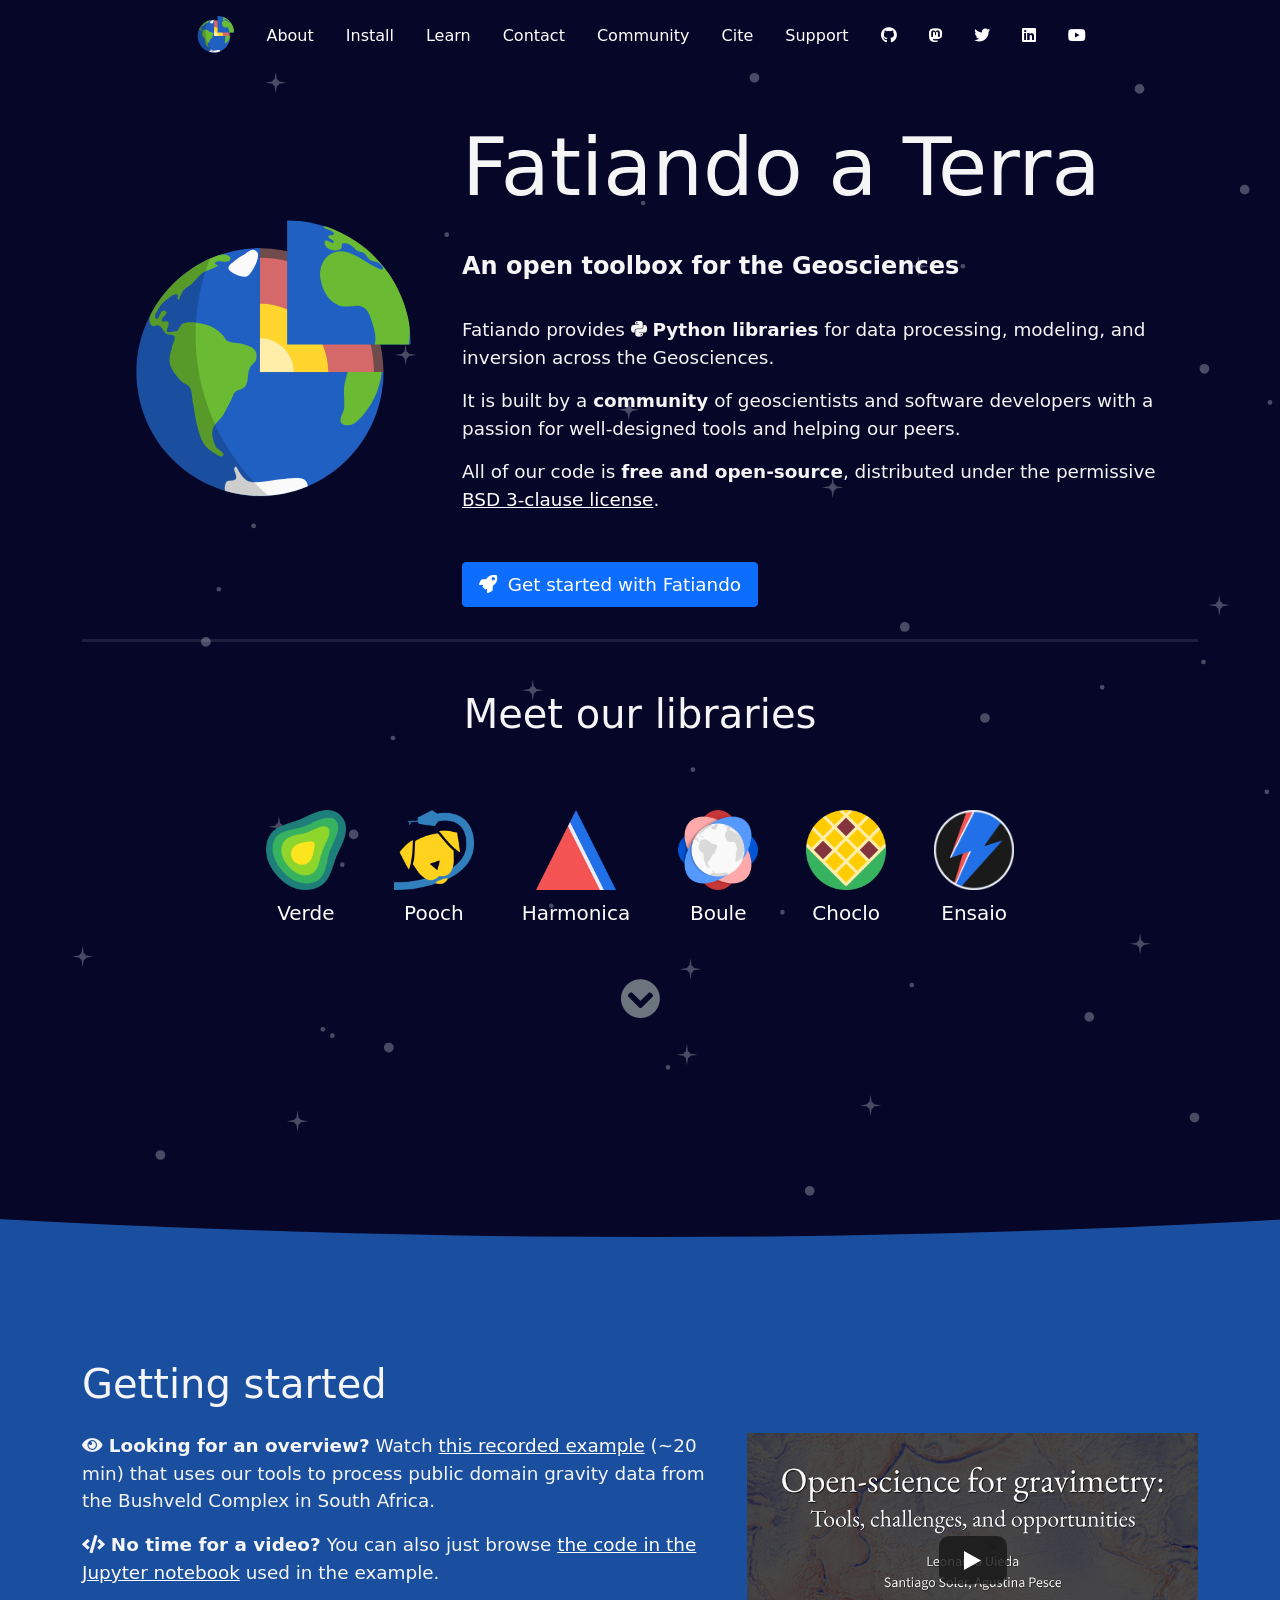
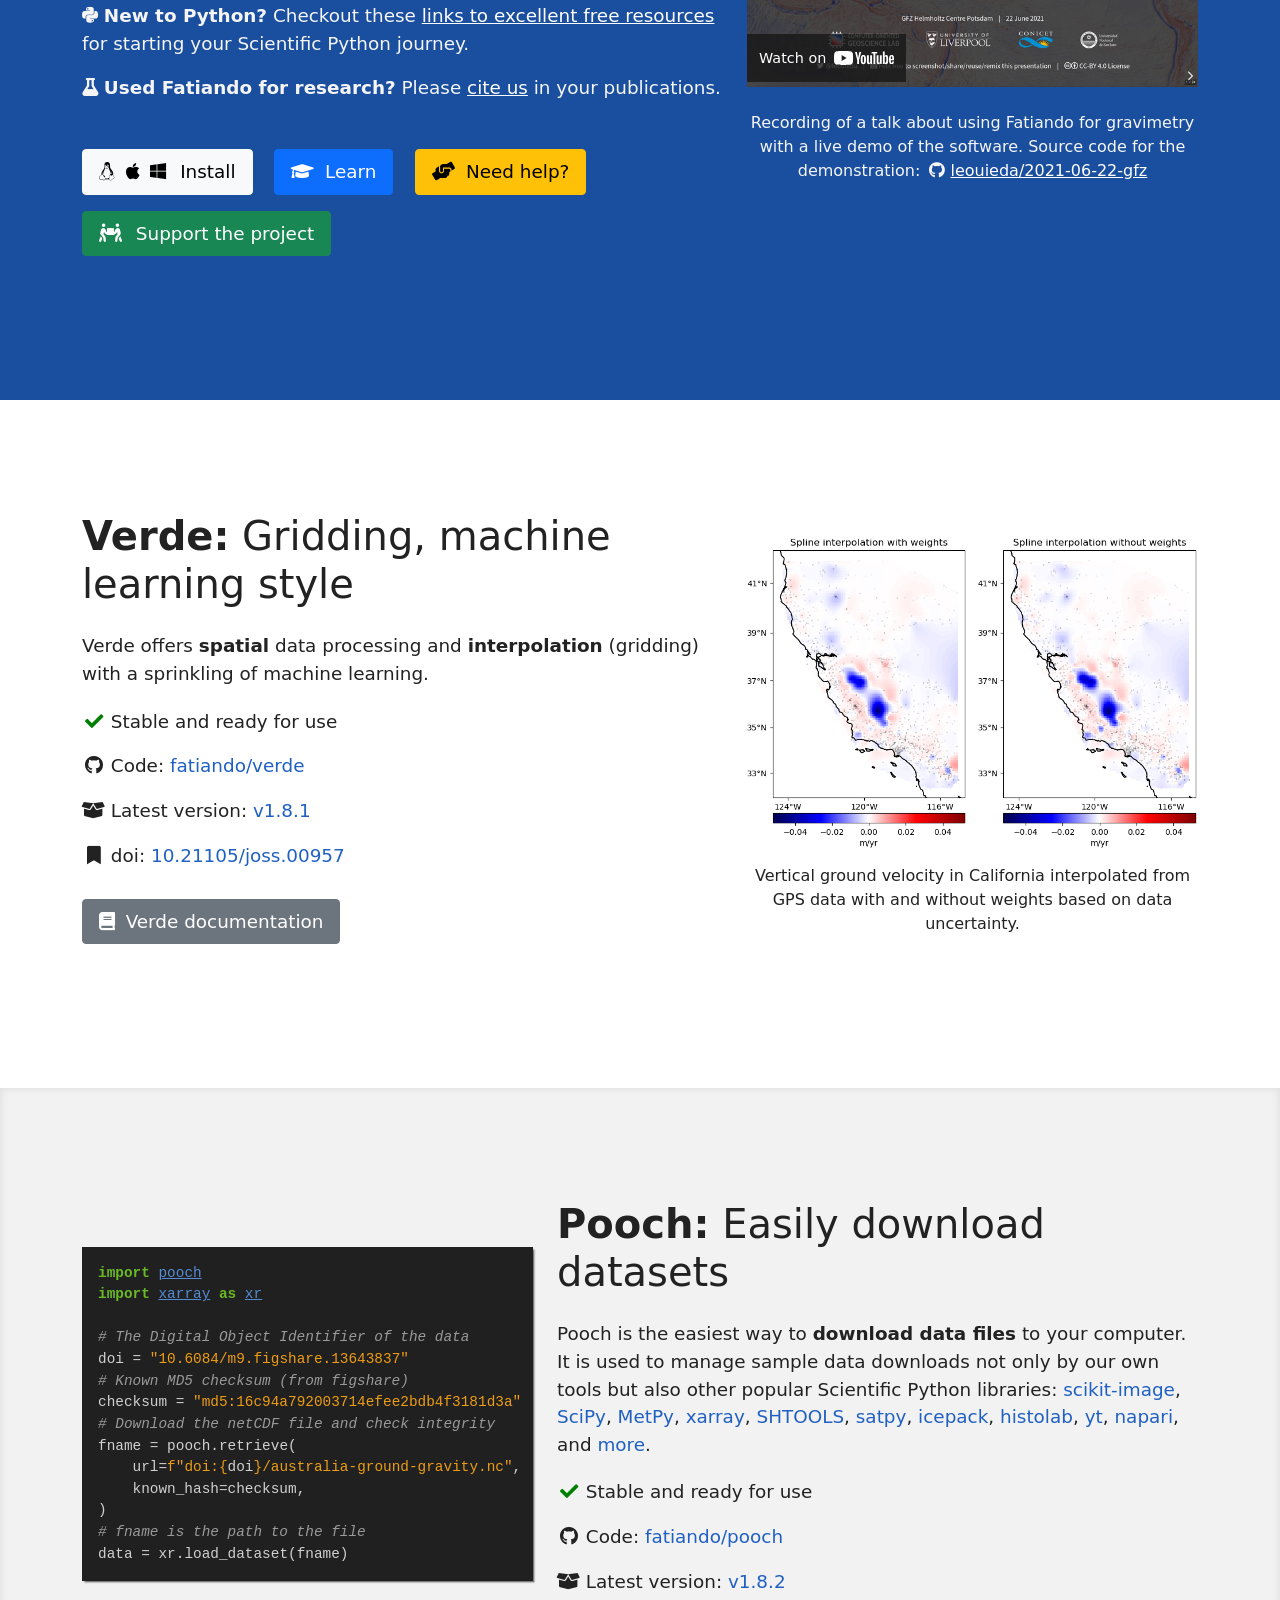
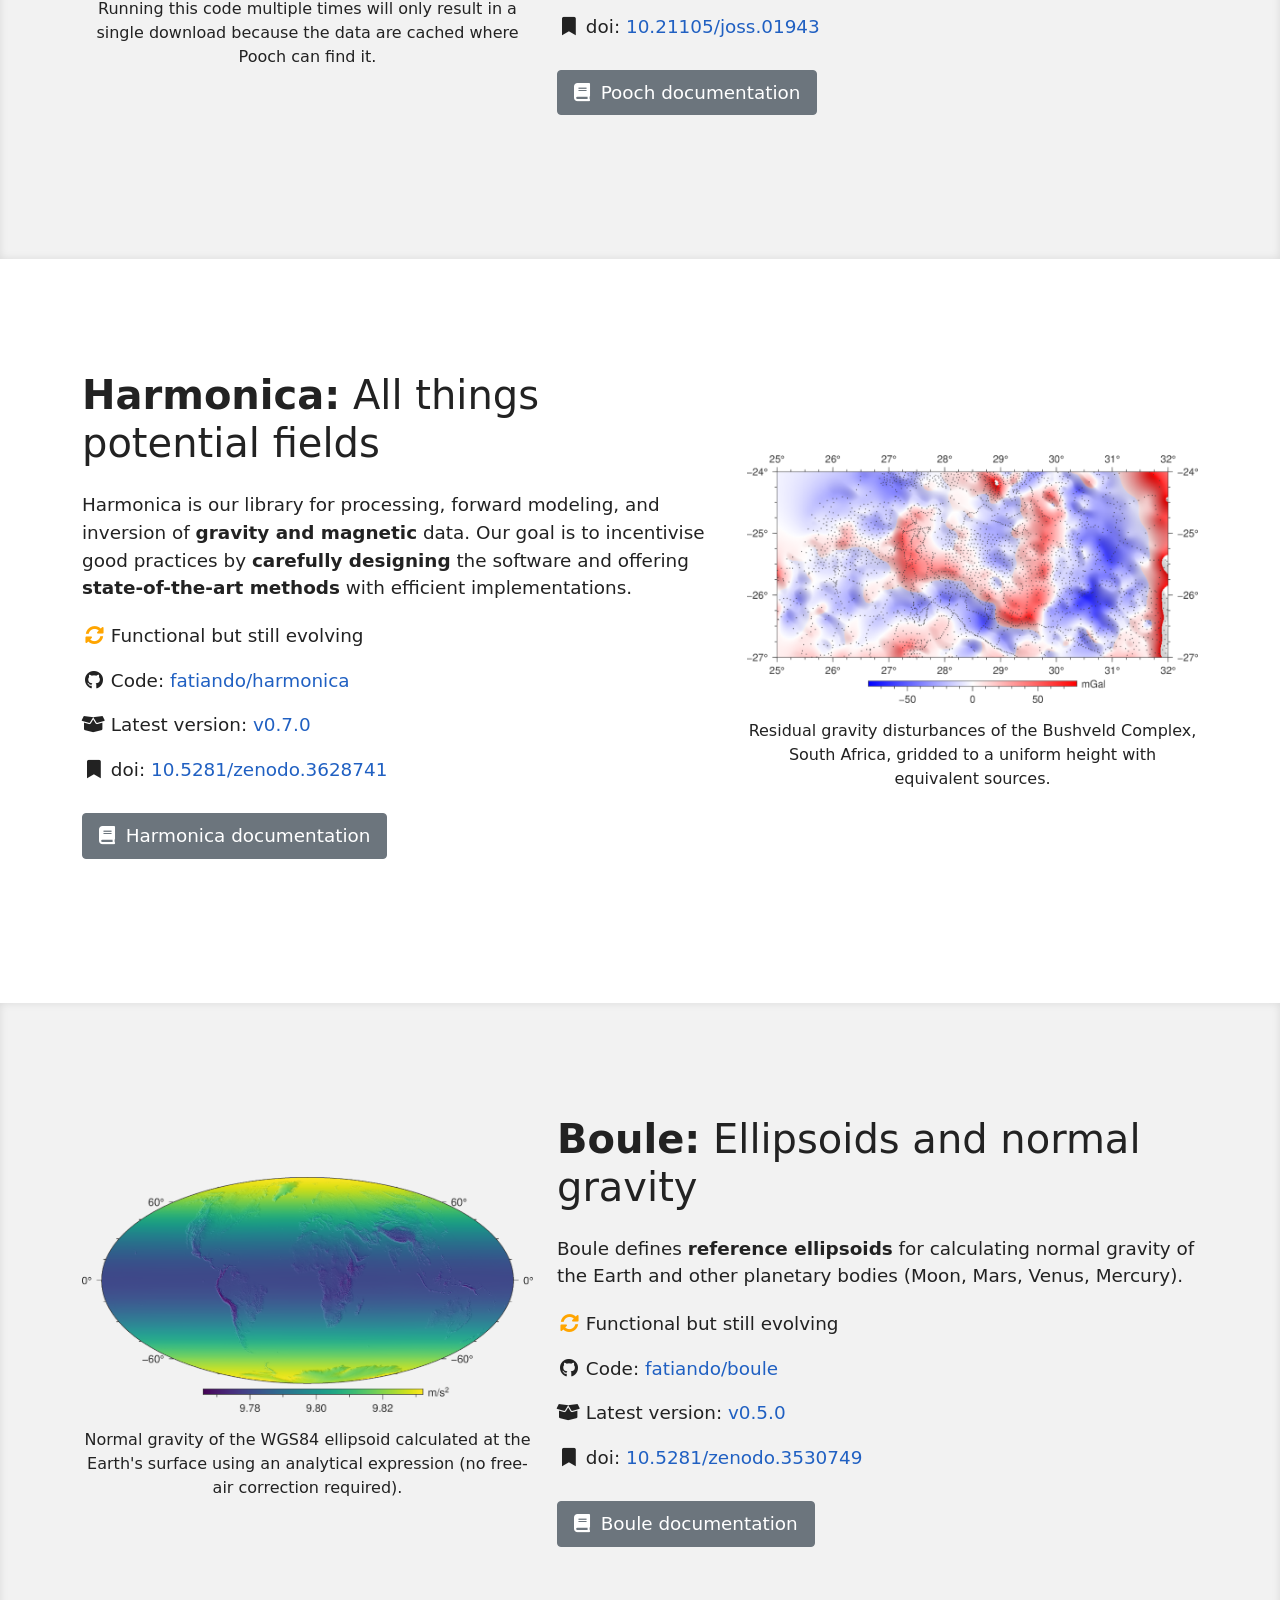
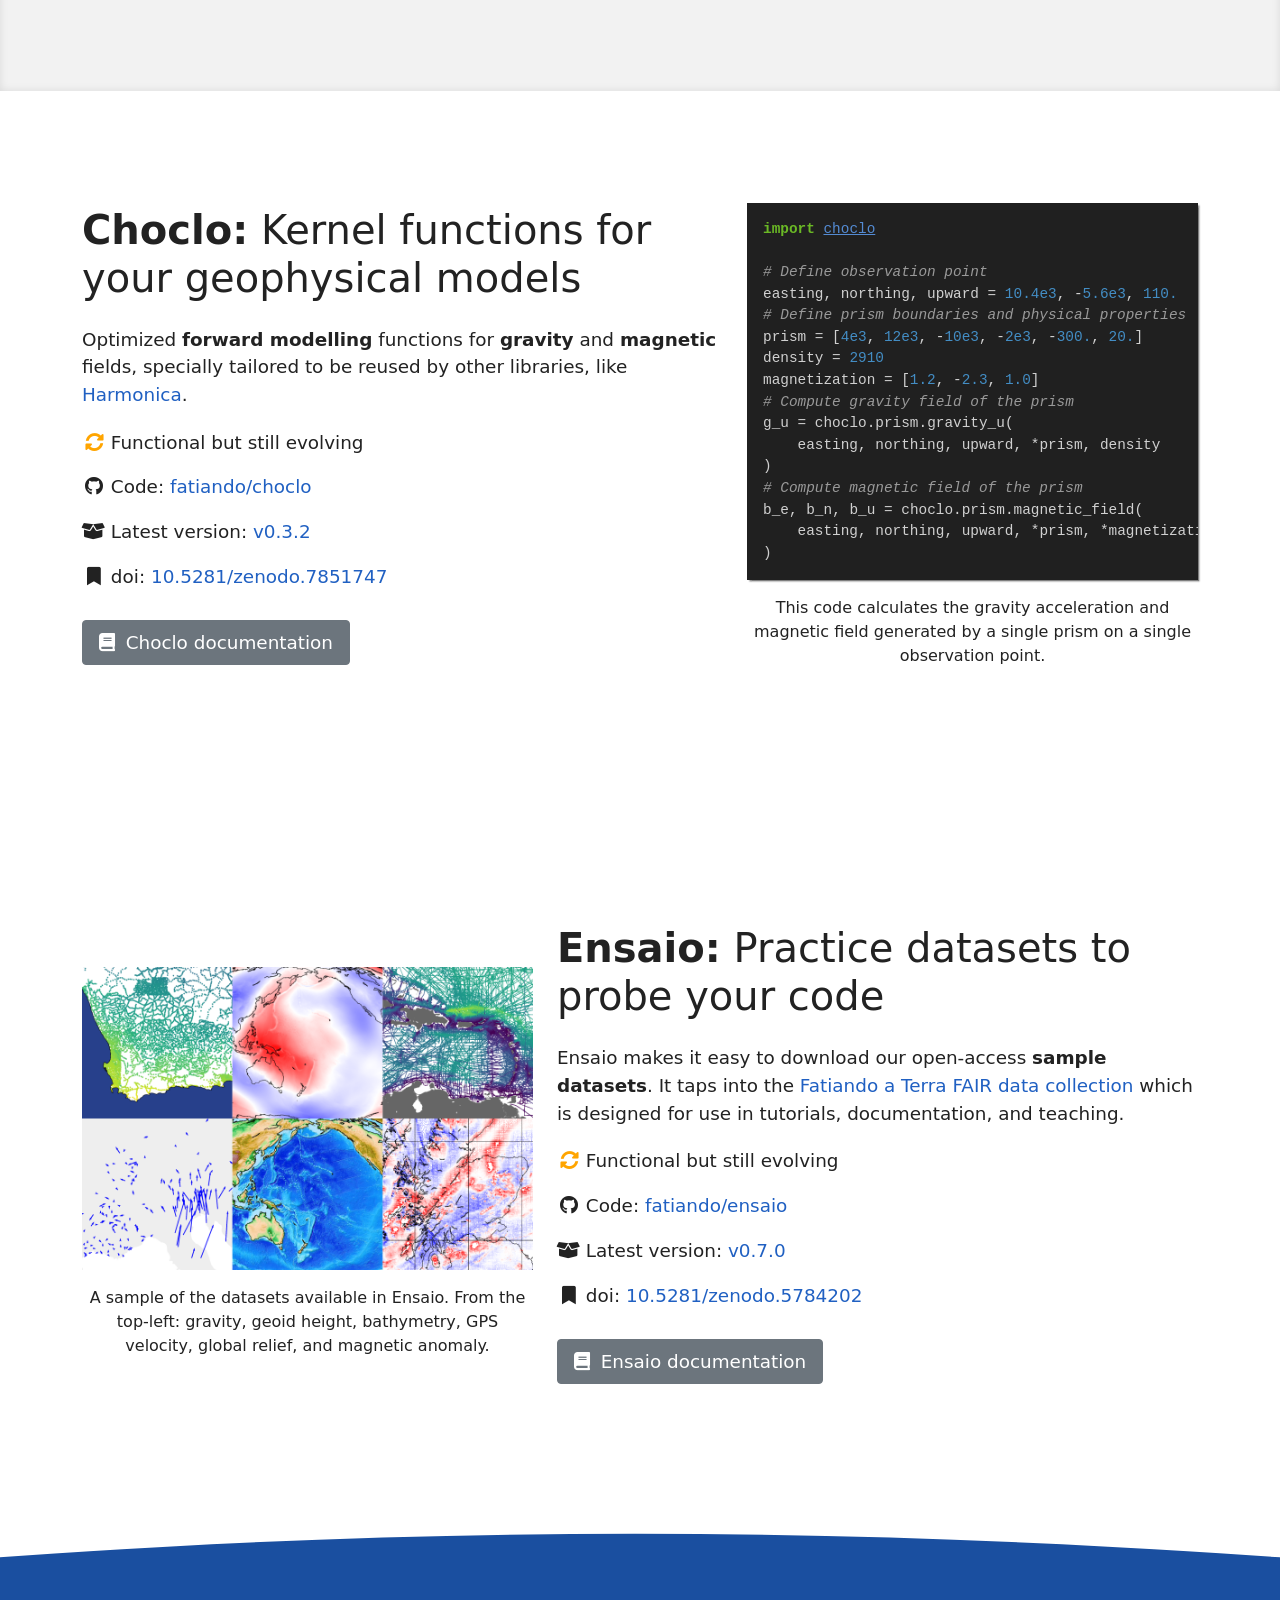
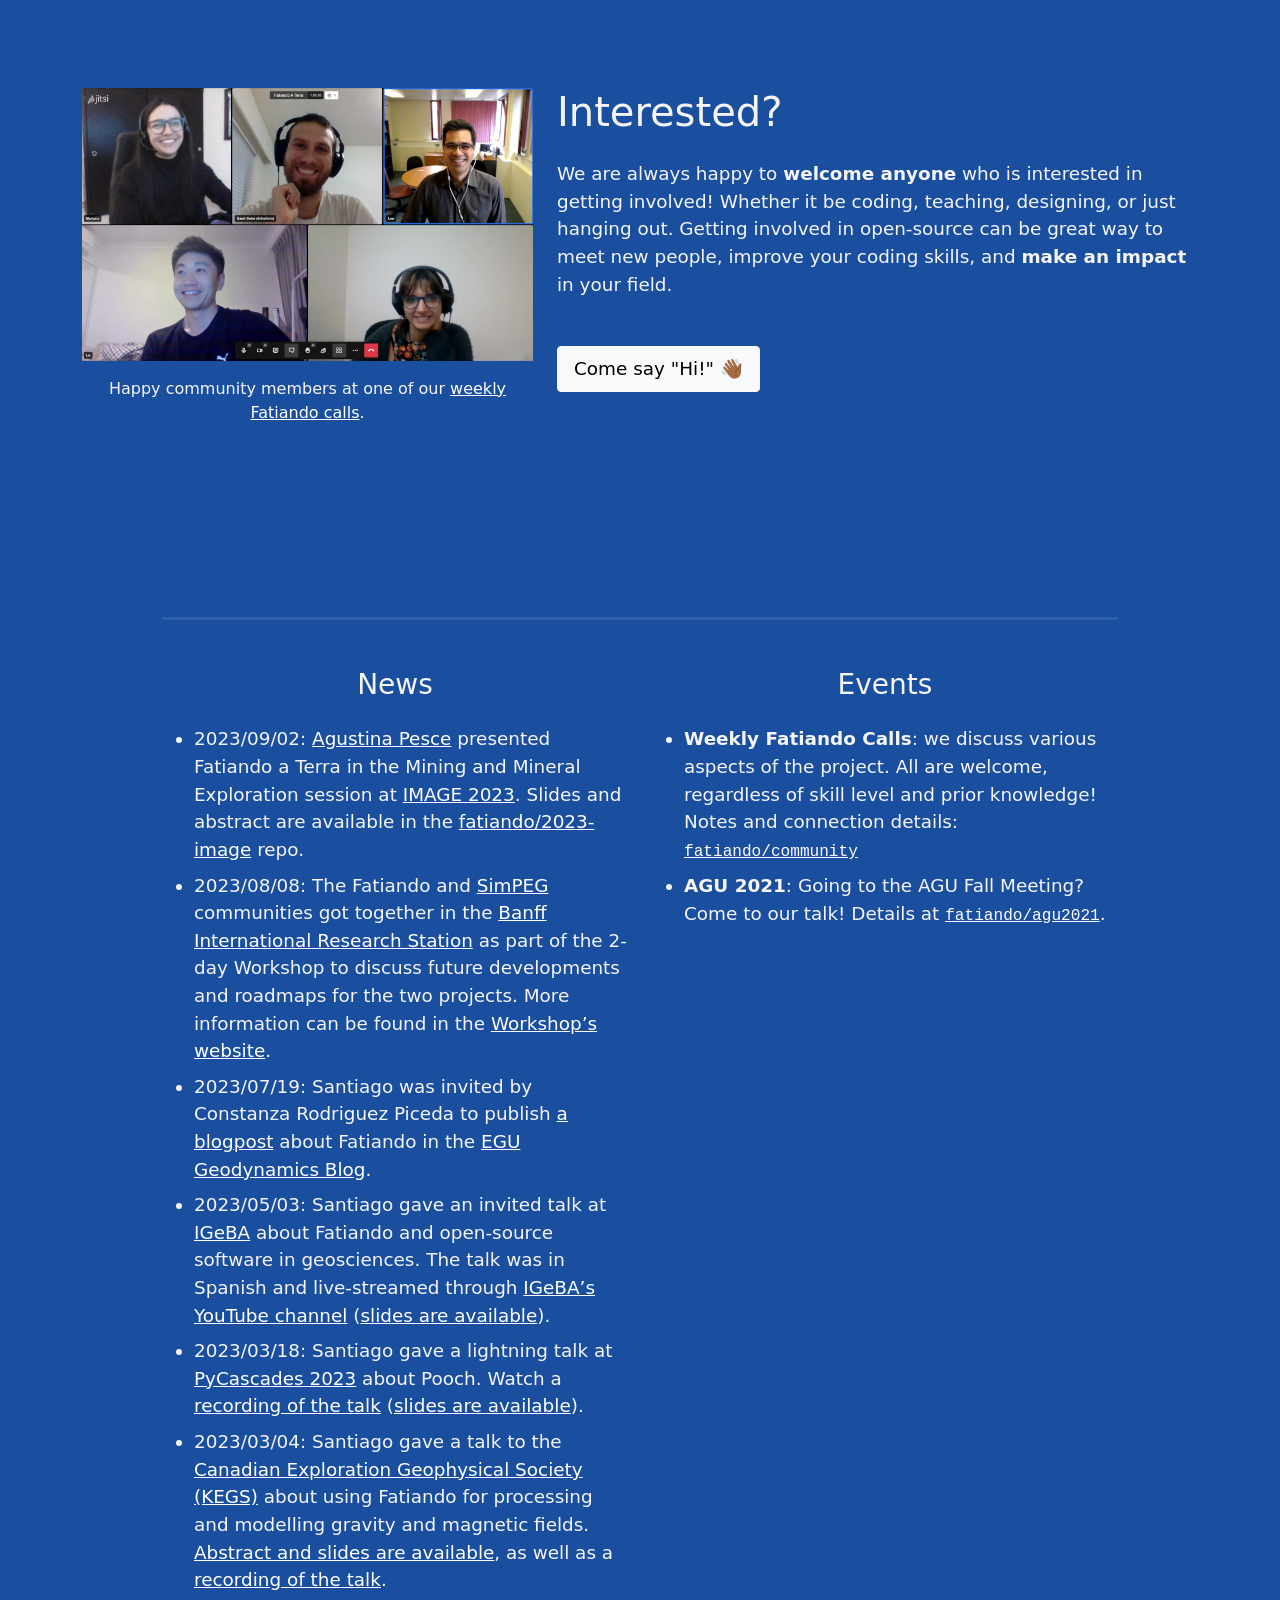
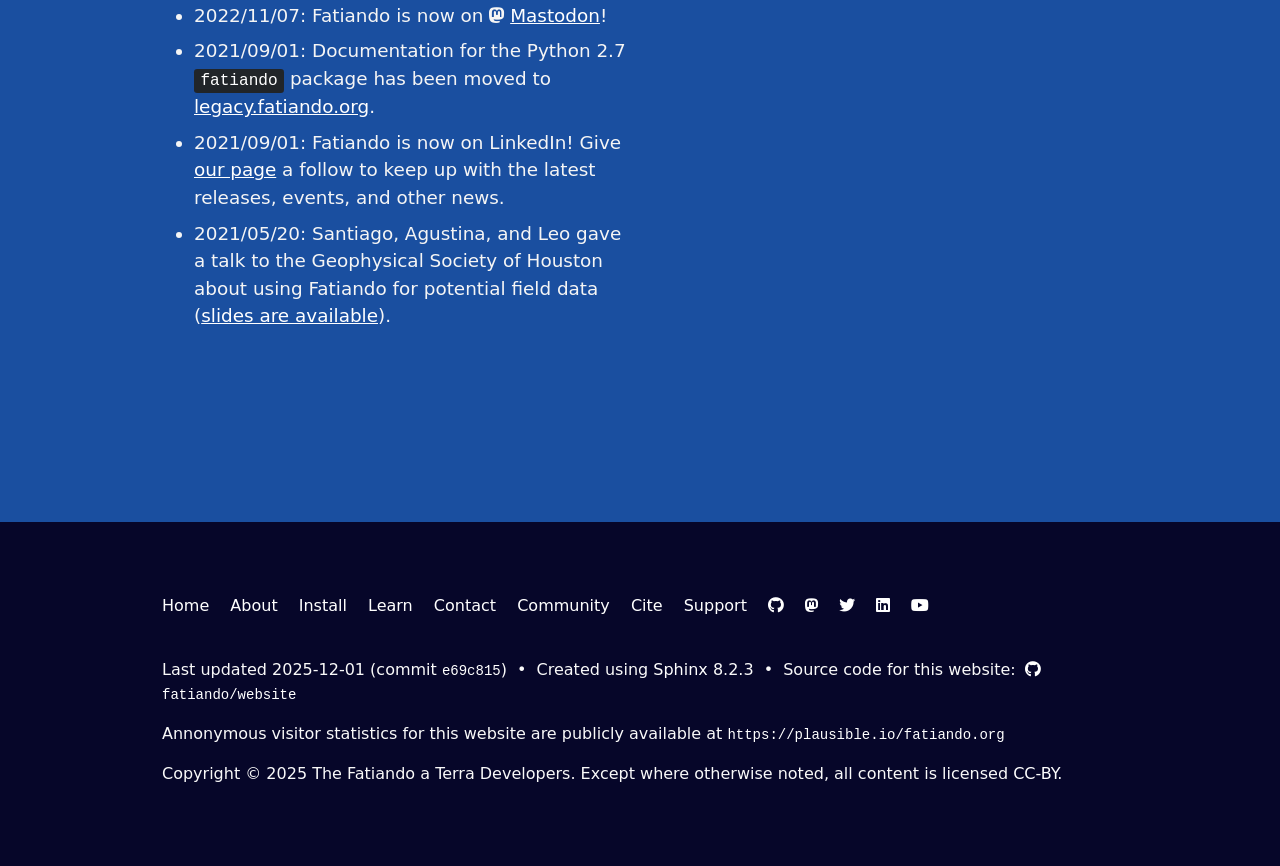
==== commit 5361772e: "deploy: fatiando/website@e69c8151cef3271e513408867df5fe67dd1feefc" ====
--- a/index.html
+++ b/index.html
@@ -604,9 +604,9 @@
         </ul>
       </nav>
       <p>
-        Last updated 2025-11-10
+        Last updated 2025-12-01
         (commit
-        <a href="https://github.com/fatiando/website/commit/cacb75b"><code>cacb75b</code></a>)
+        <a href="https://github.com/fatiando/website/commit/e69c815"><code>e69c815</code></a>)
         <span class="bullet-separator">&bull;</span>
         Created using <a href="http://sphinx-doc.org/">Sphinx</a> 8.2.3
         <span class="bullet-separator">&bull;</span>
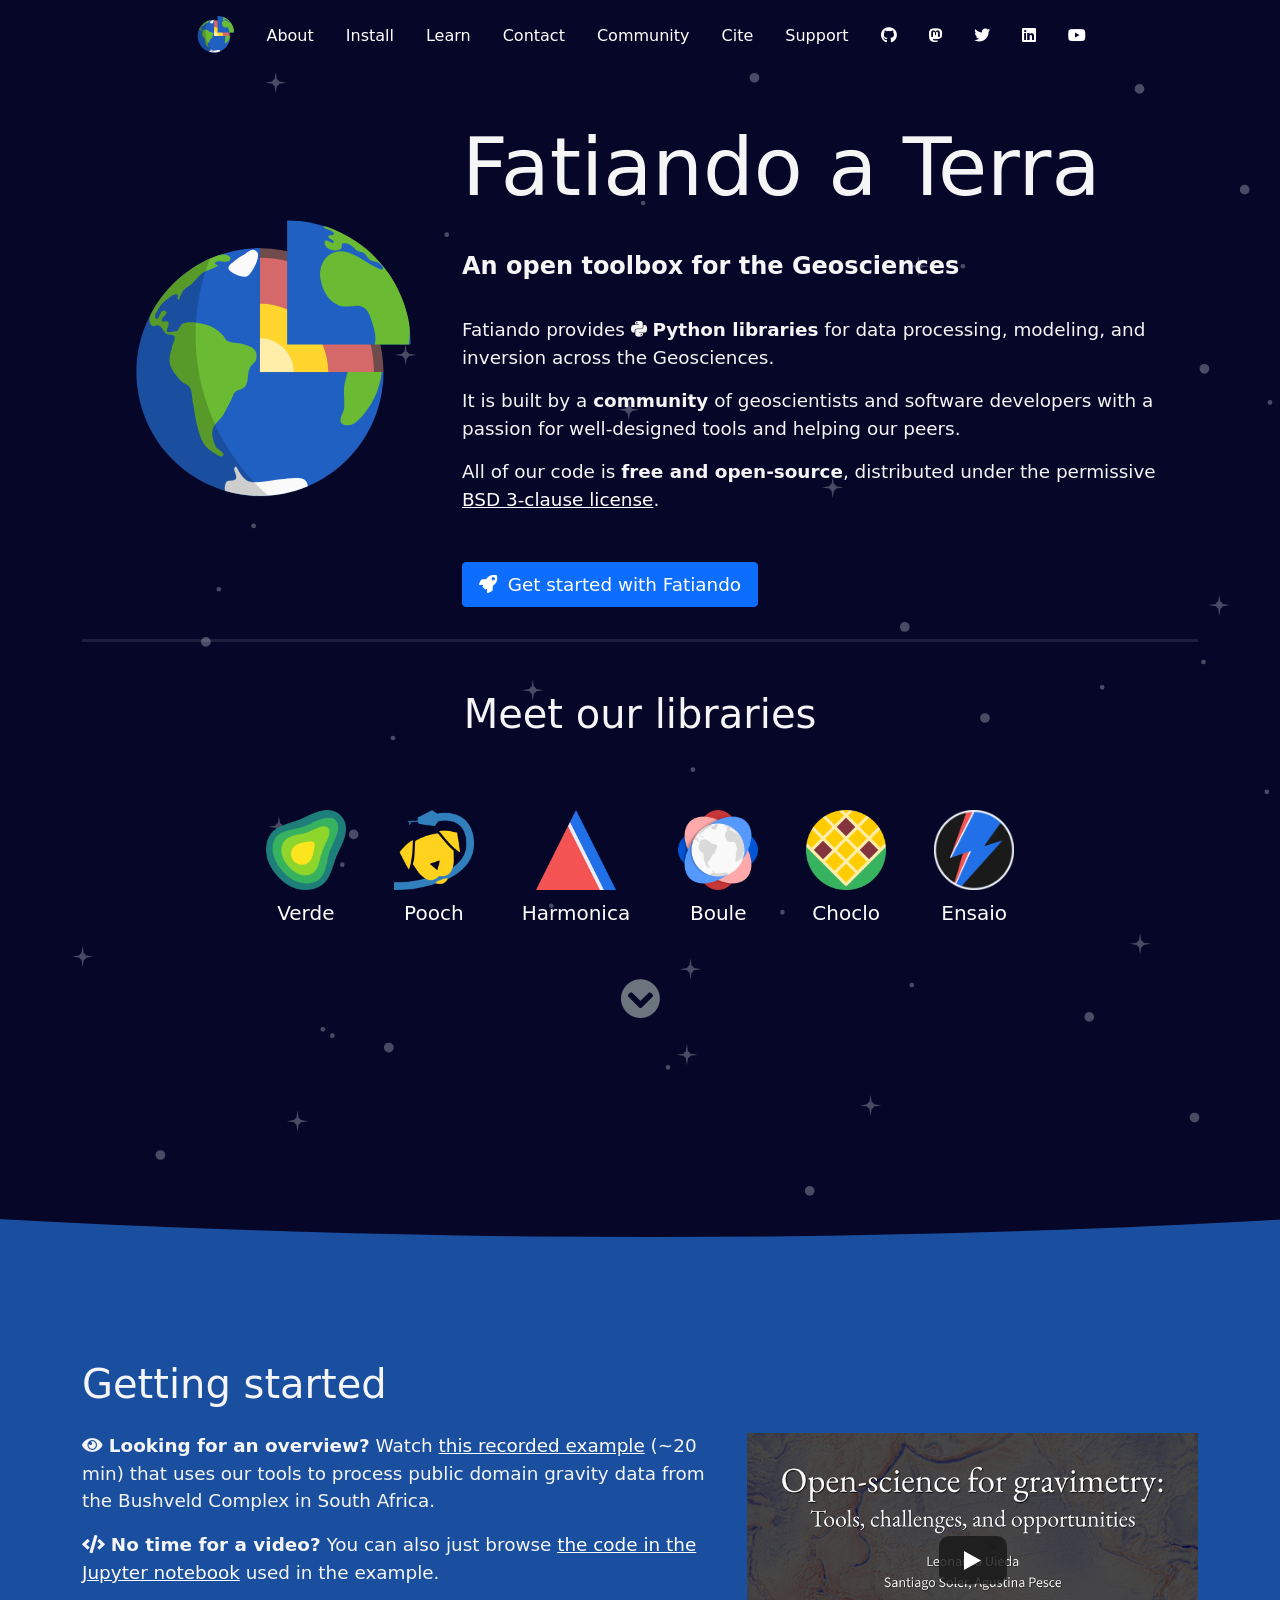
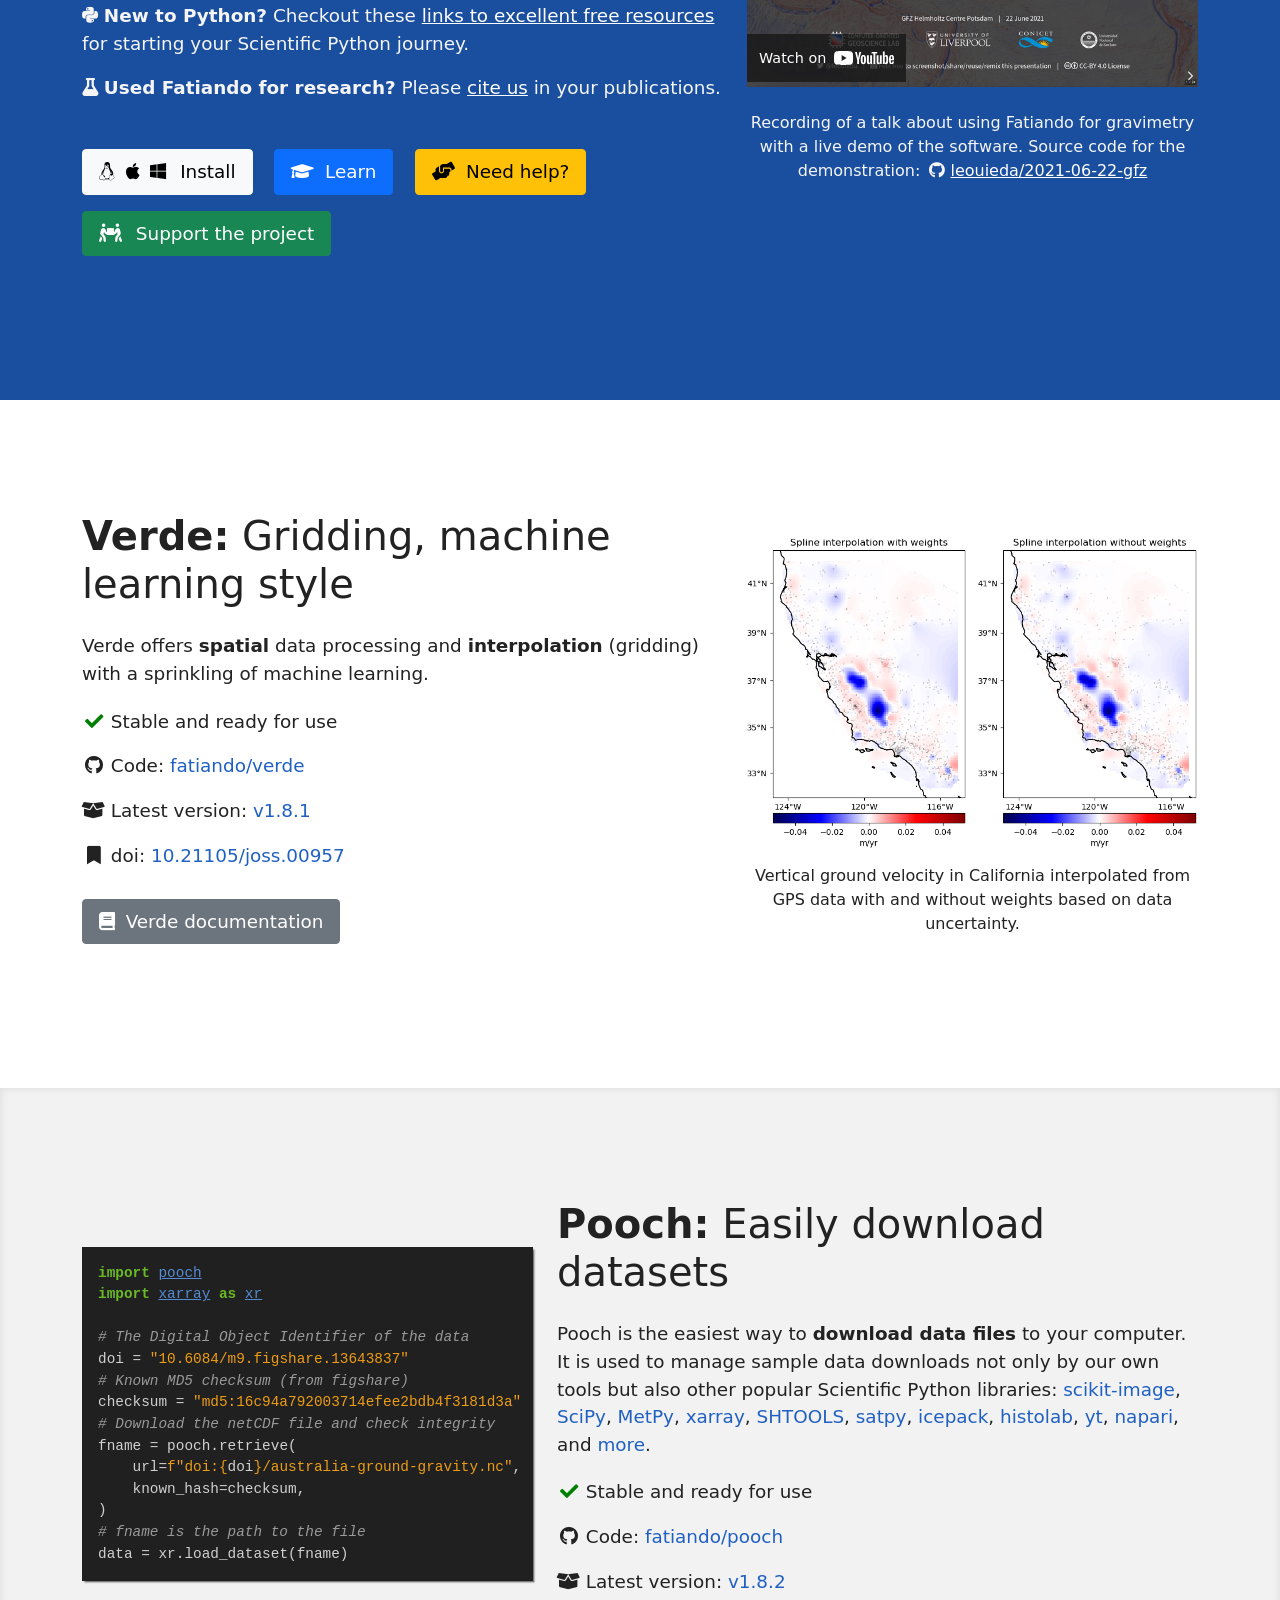
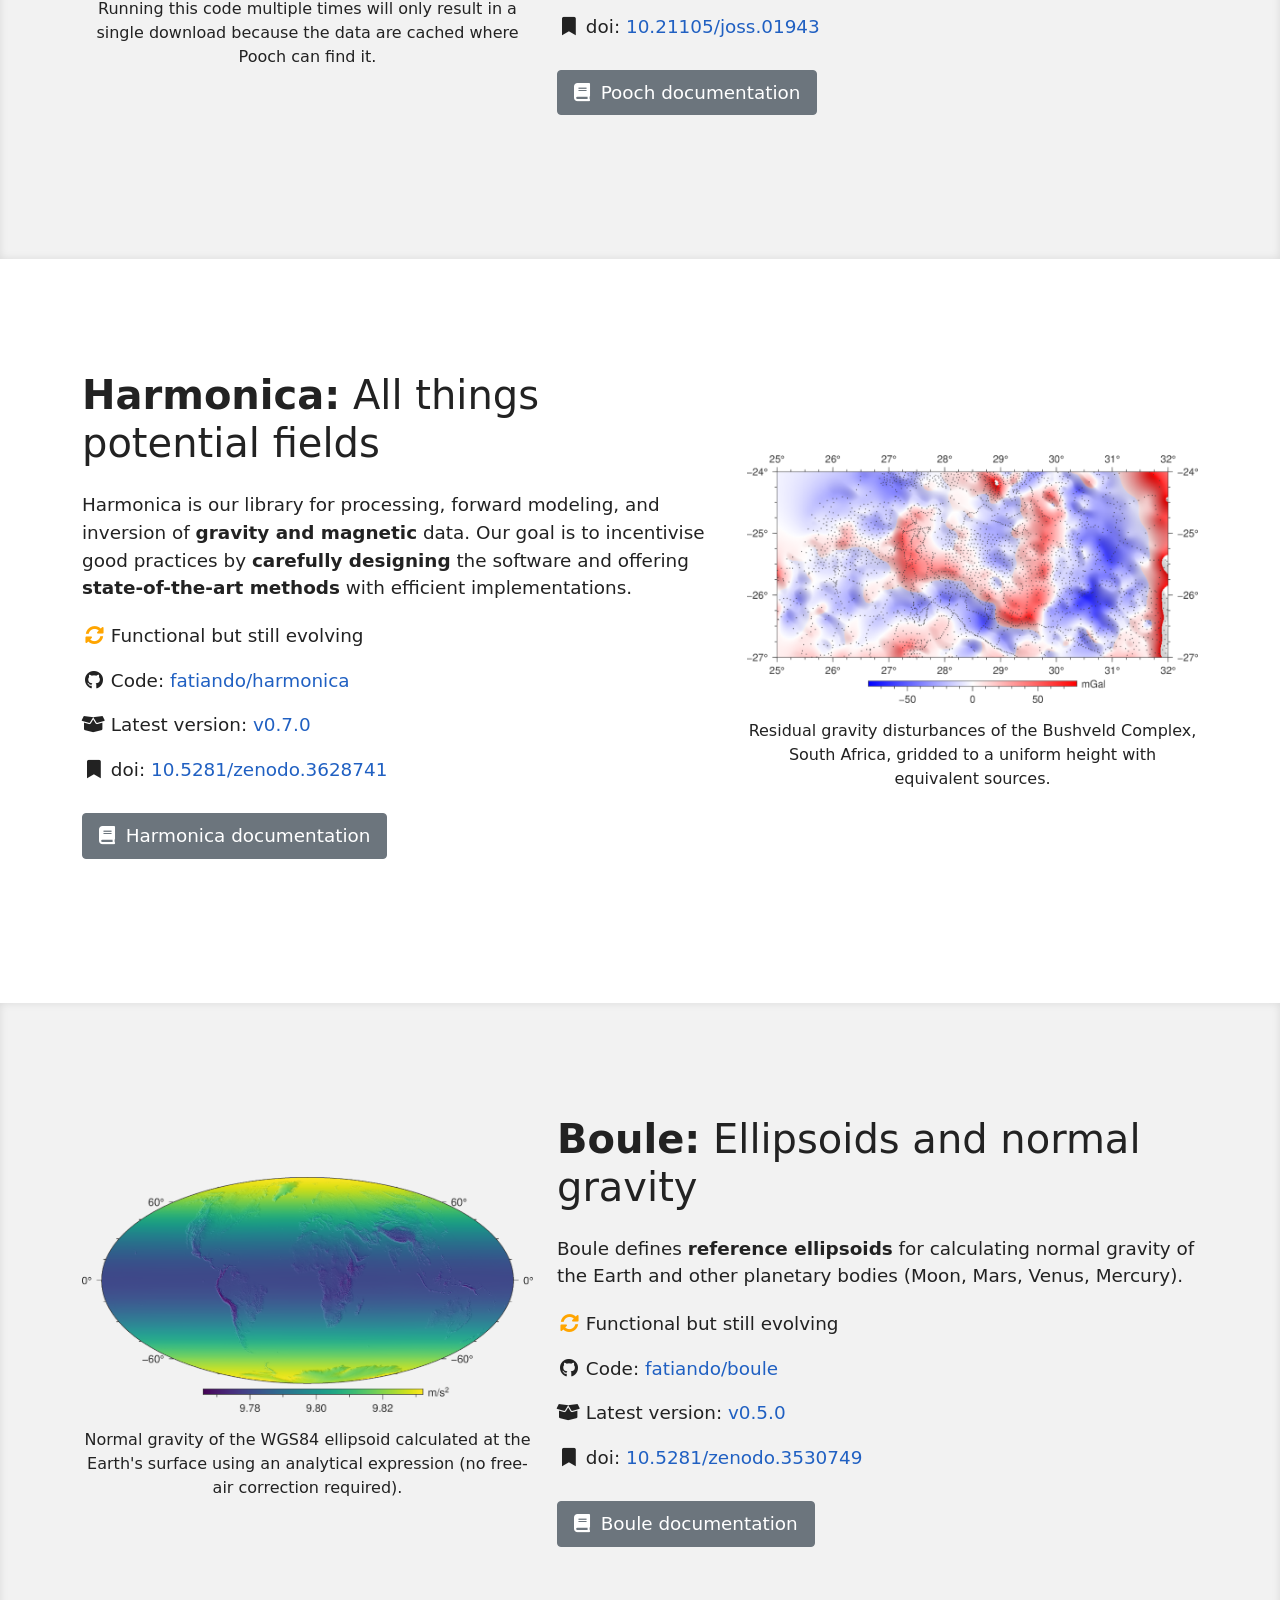
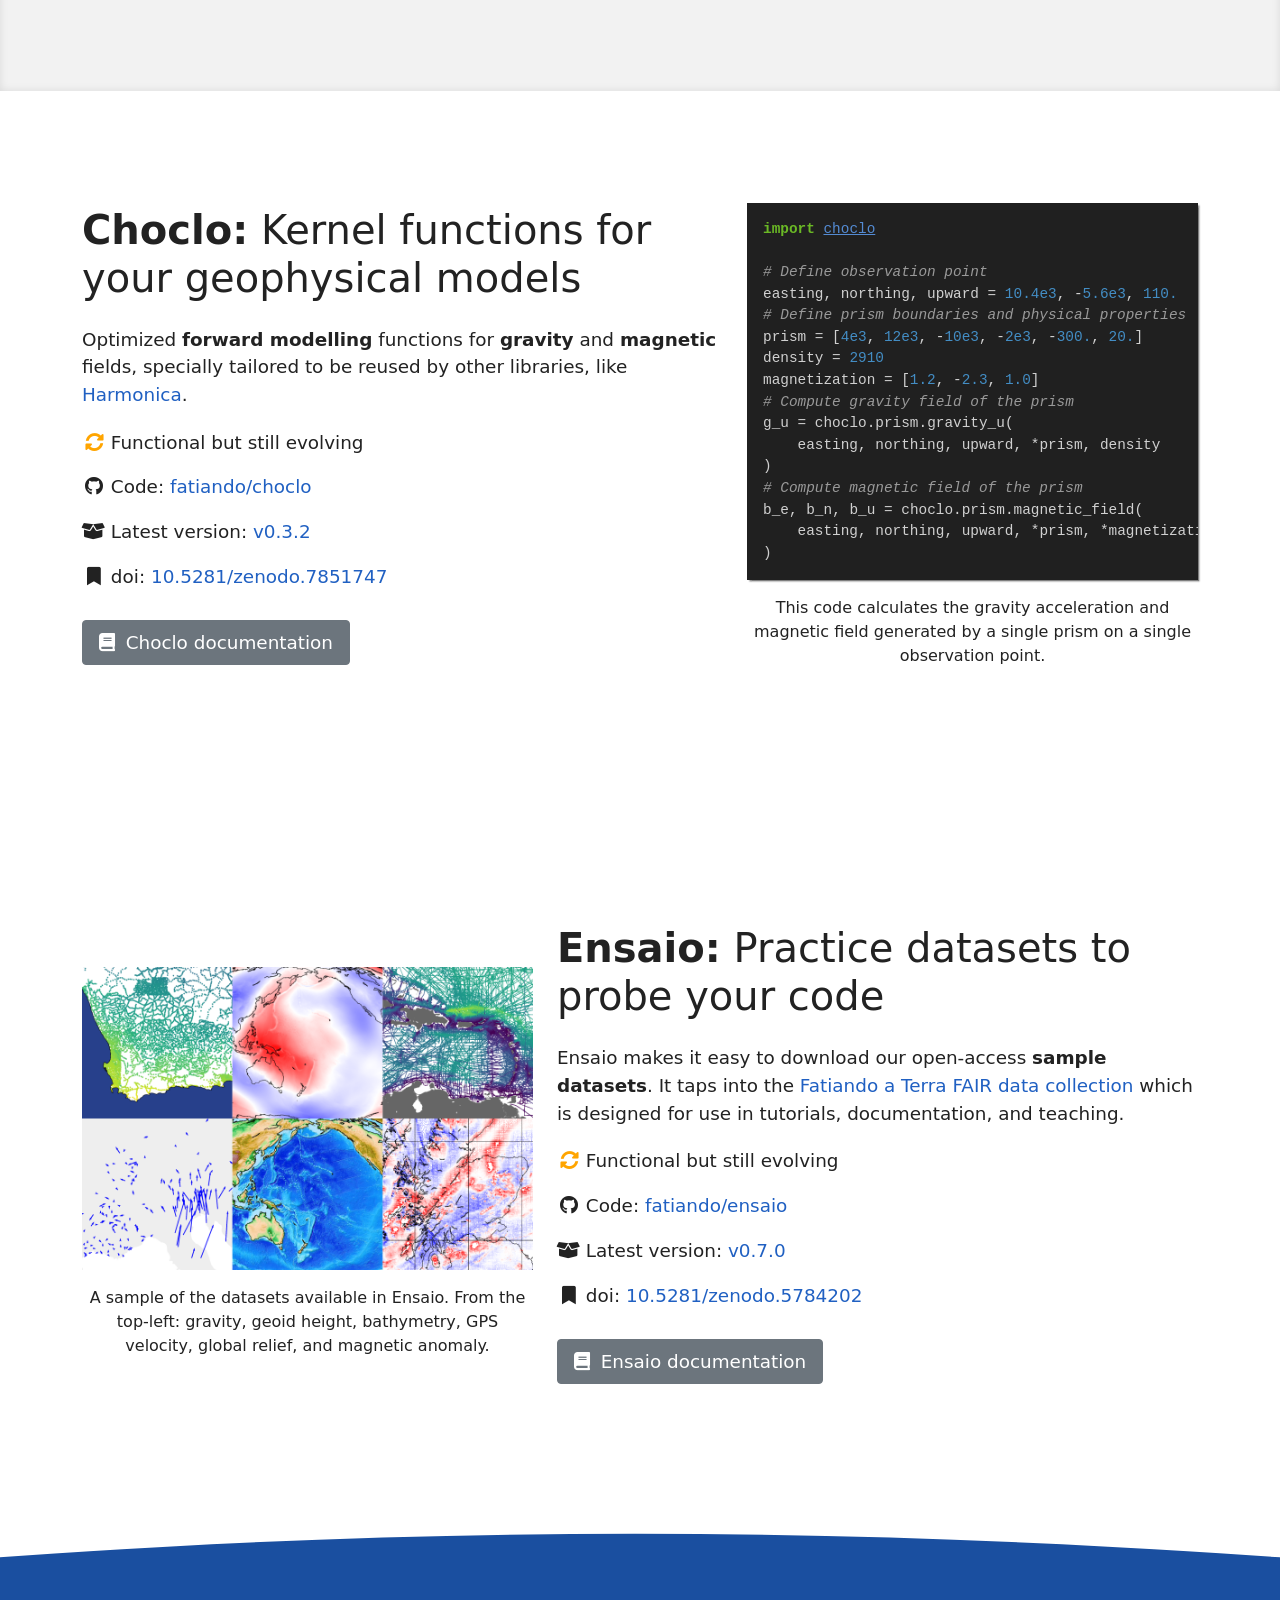
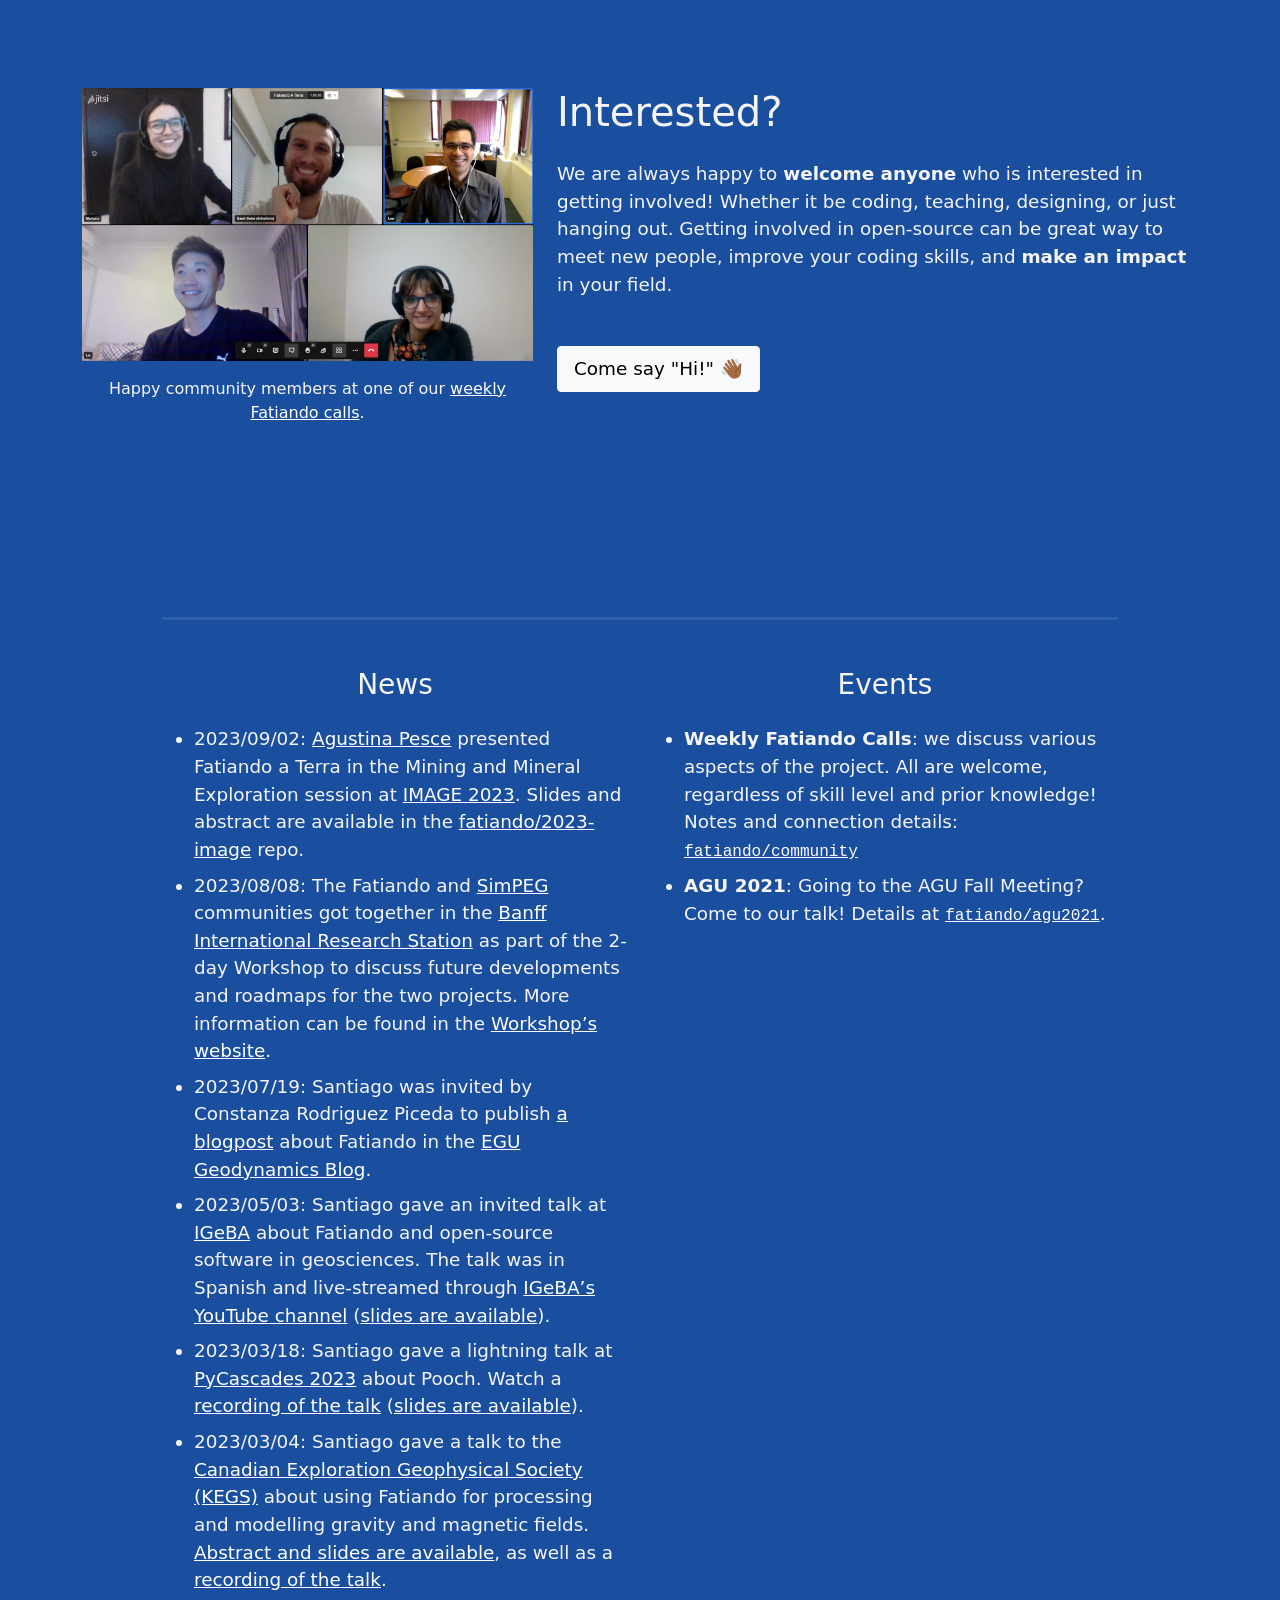
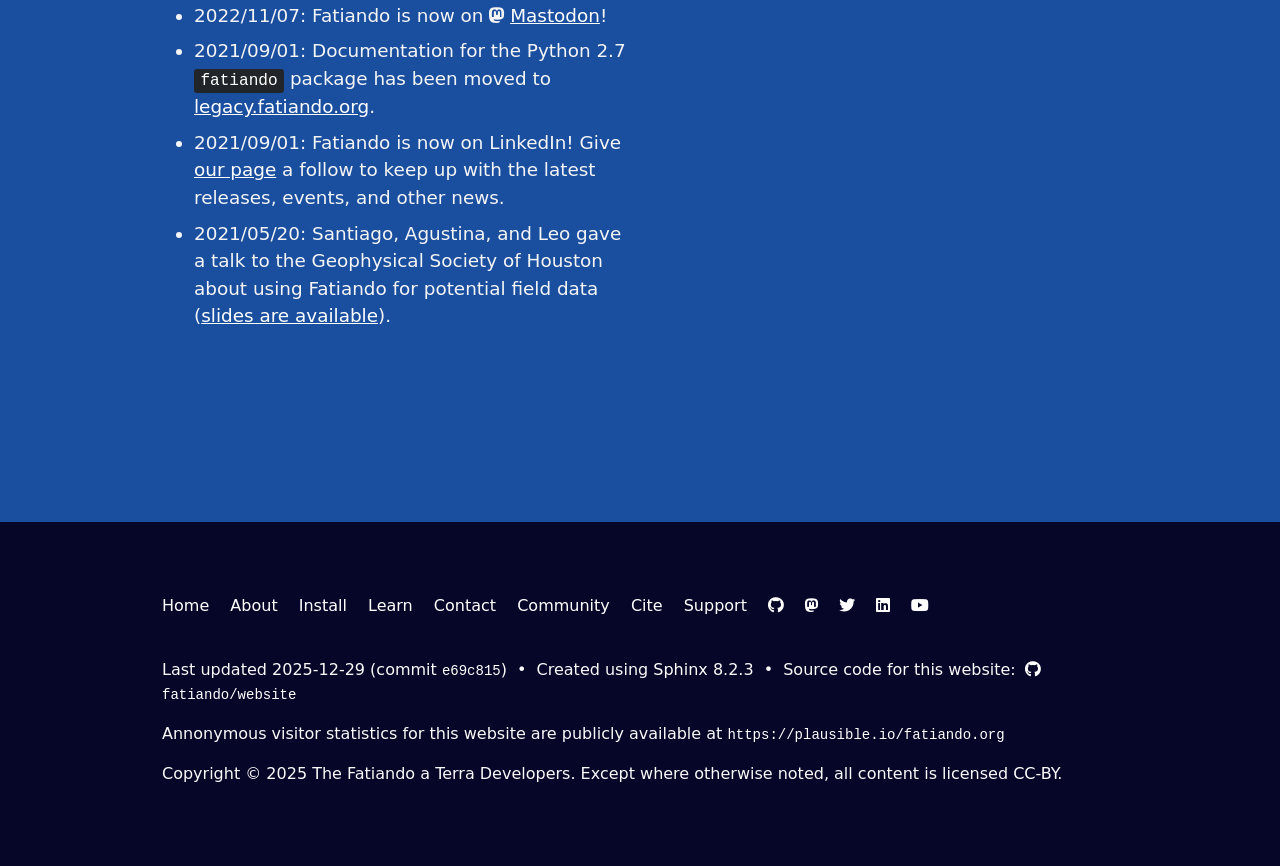
==== commit 9d4176e2: "deploy: fatiando/website@e69c8151cef3271e513408867df5fe67dd1feefc" ====
--- a/index.html
+++ b/index.html
@@ -604,7 +604,7 @@
         </ul>
       </nav>
       <p>
-        Last updated 2025-12-01
+        Last updated 2025-12-29
         (commit
         <a href="https://github.com/fatiando/website/commit/e69c815"><code>e69c815</code></a>)
         <span class="bullet-separator">&bull;</span>
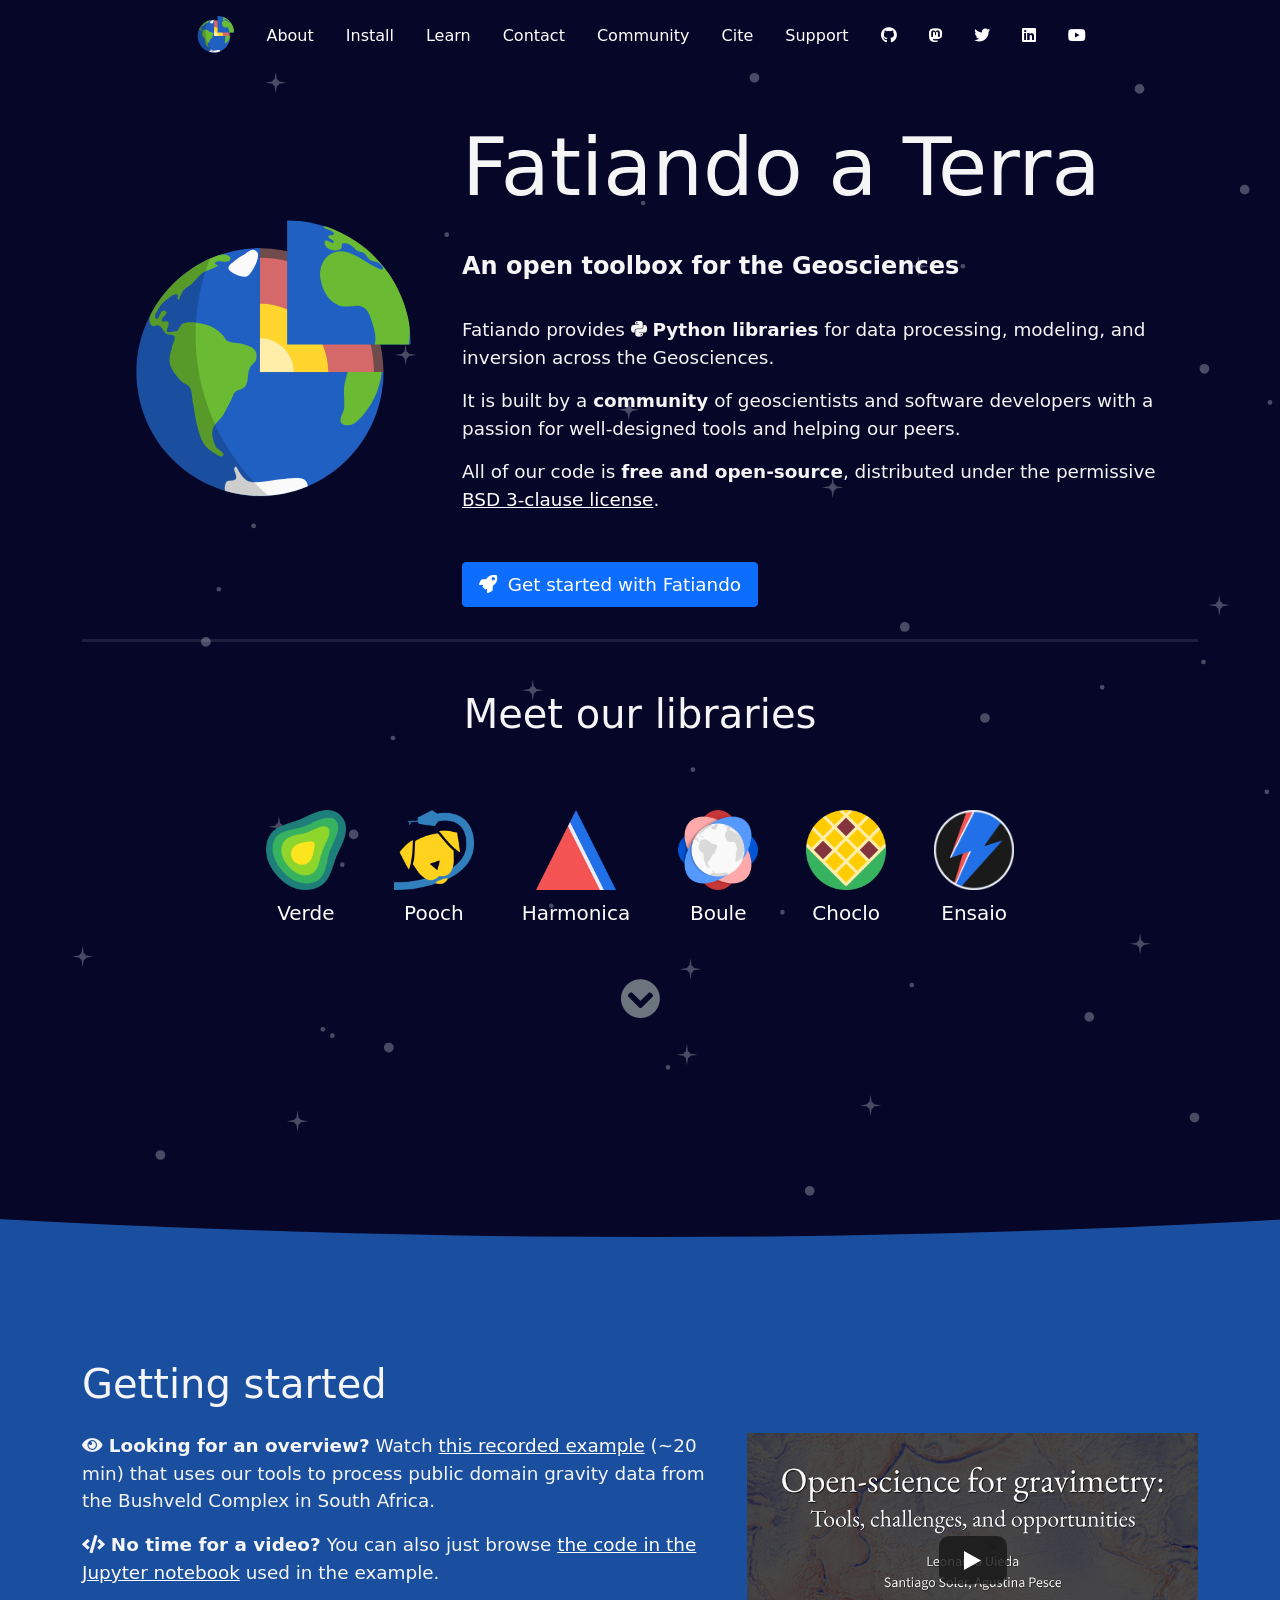
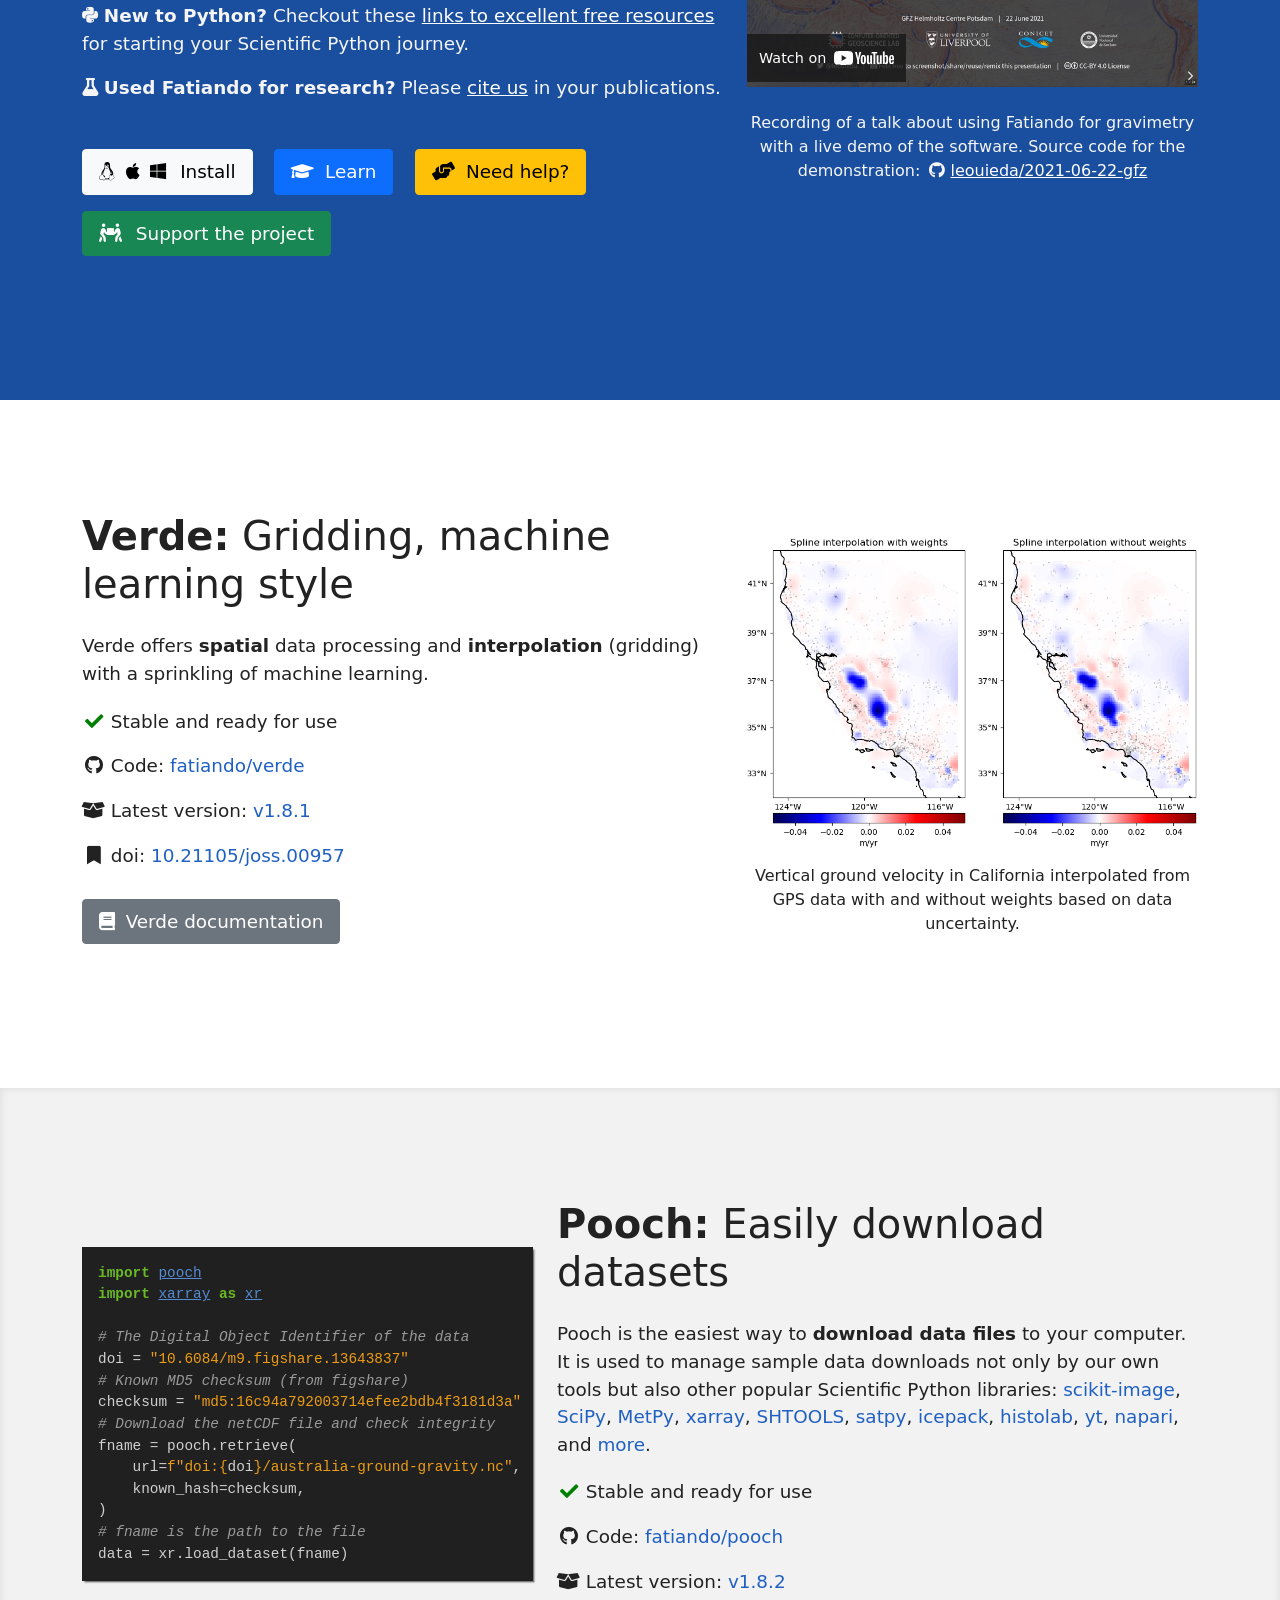
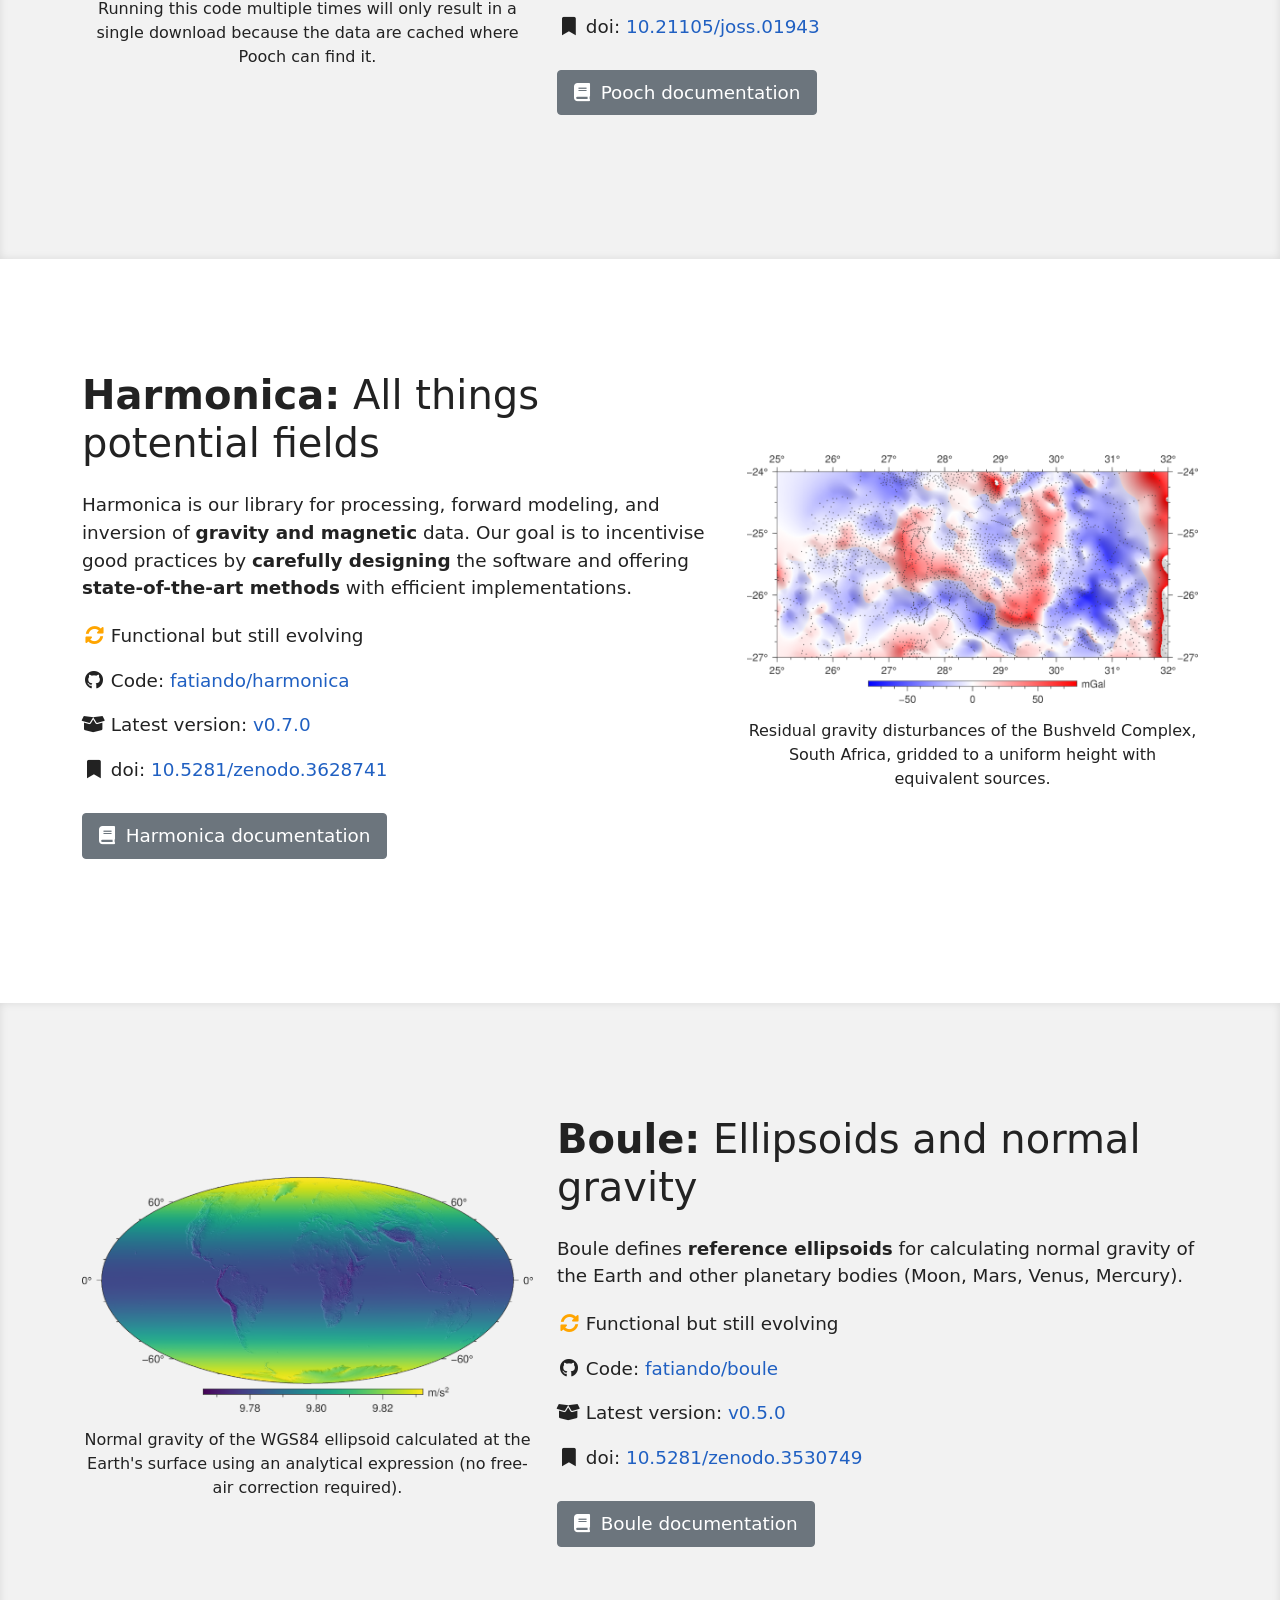
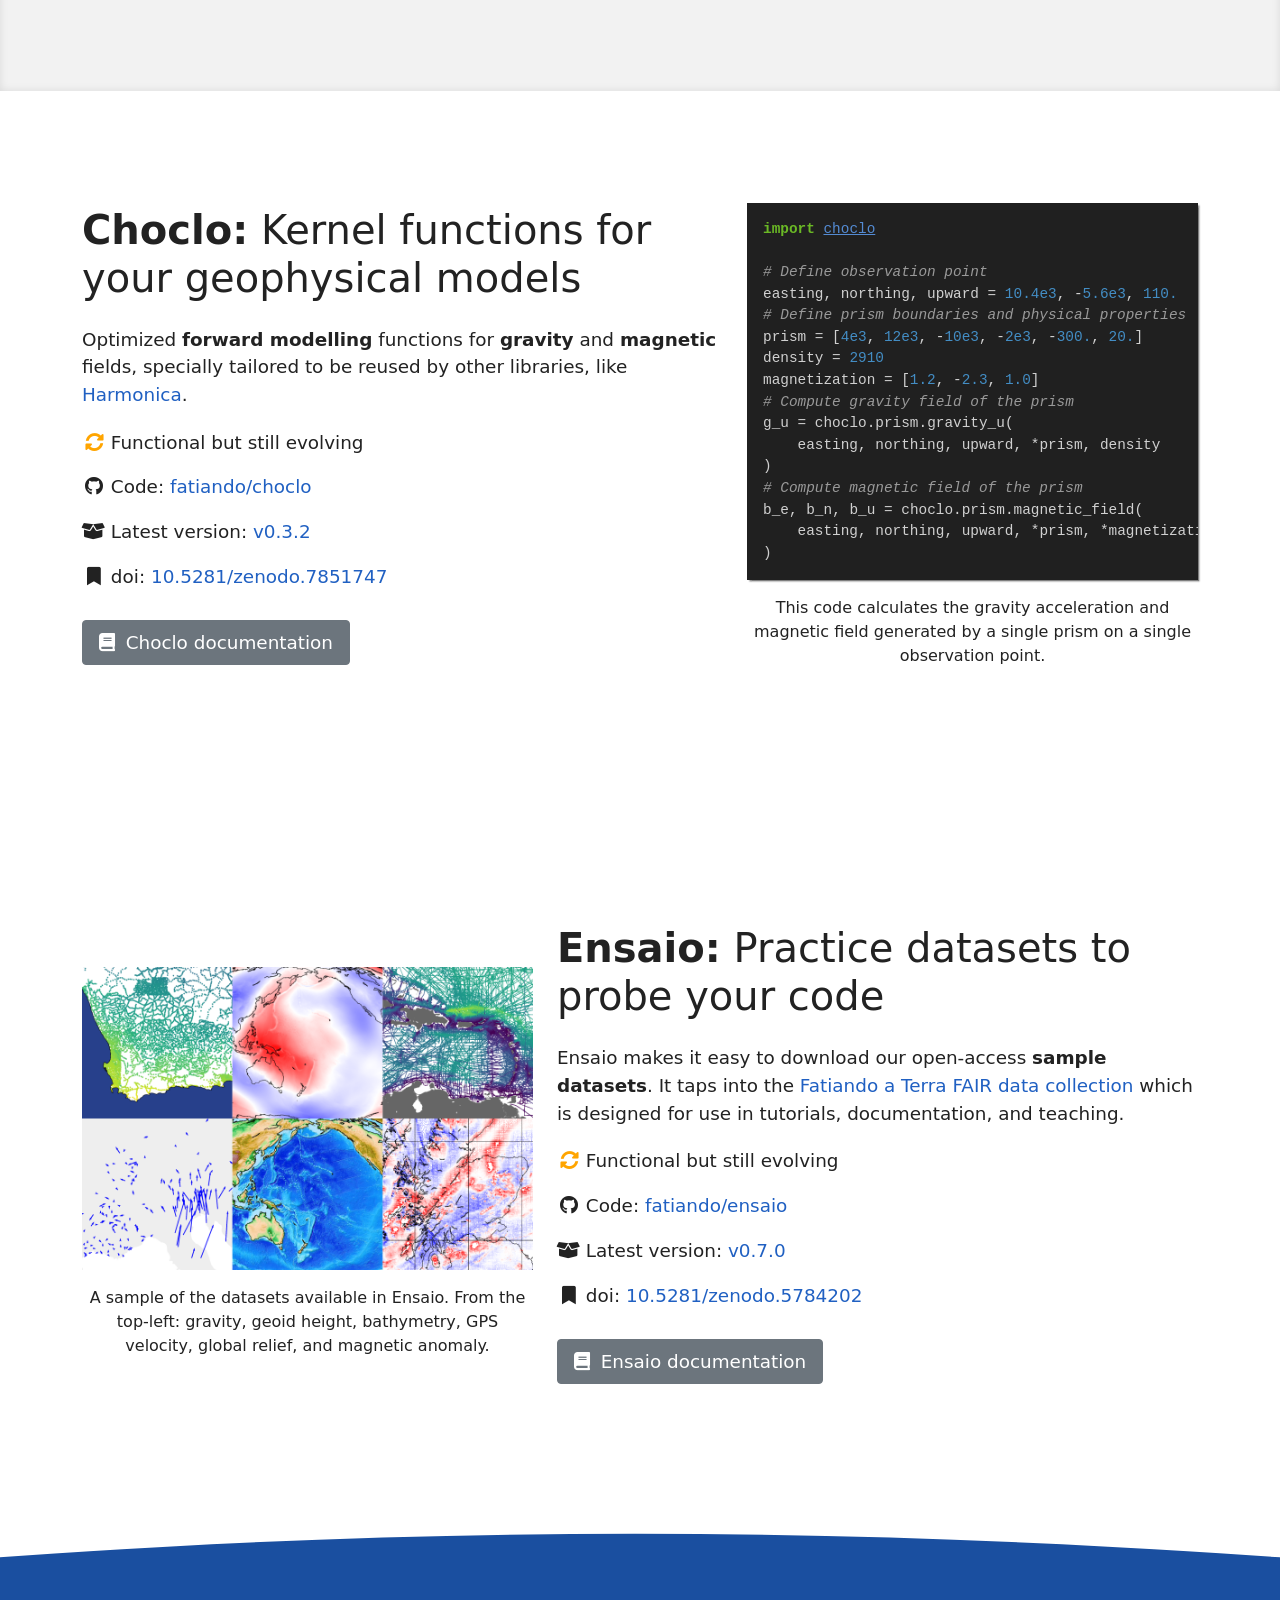
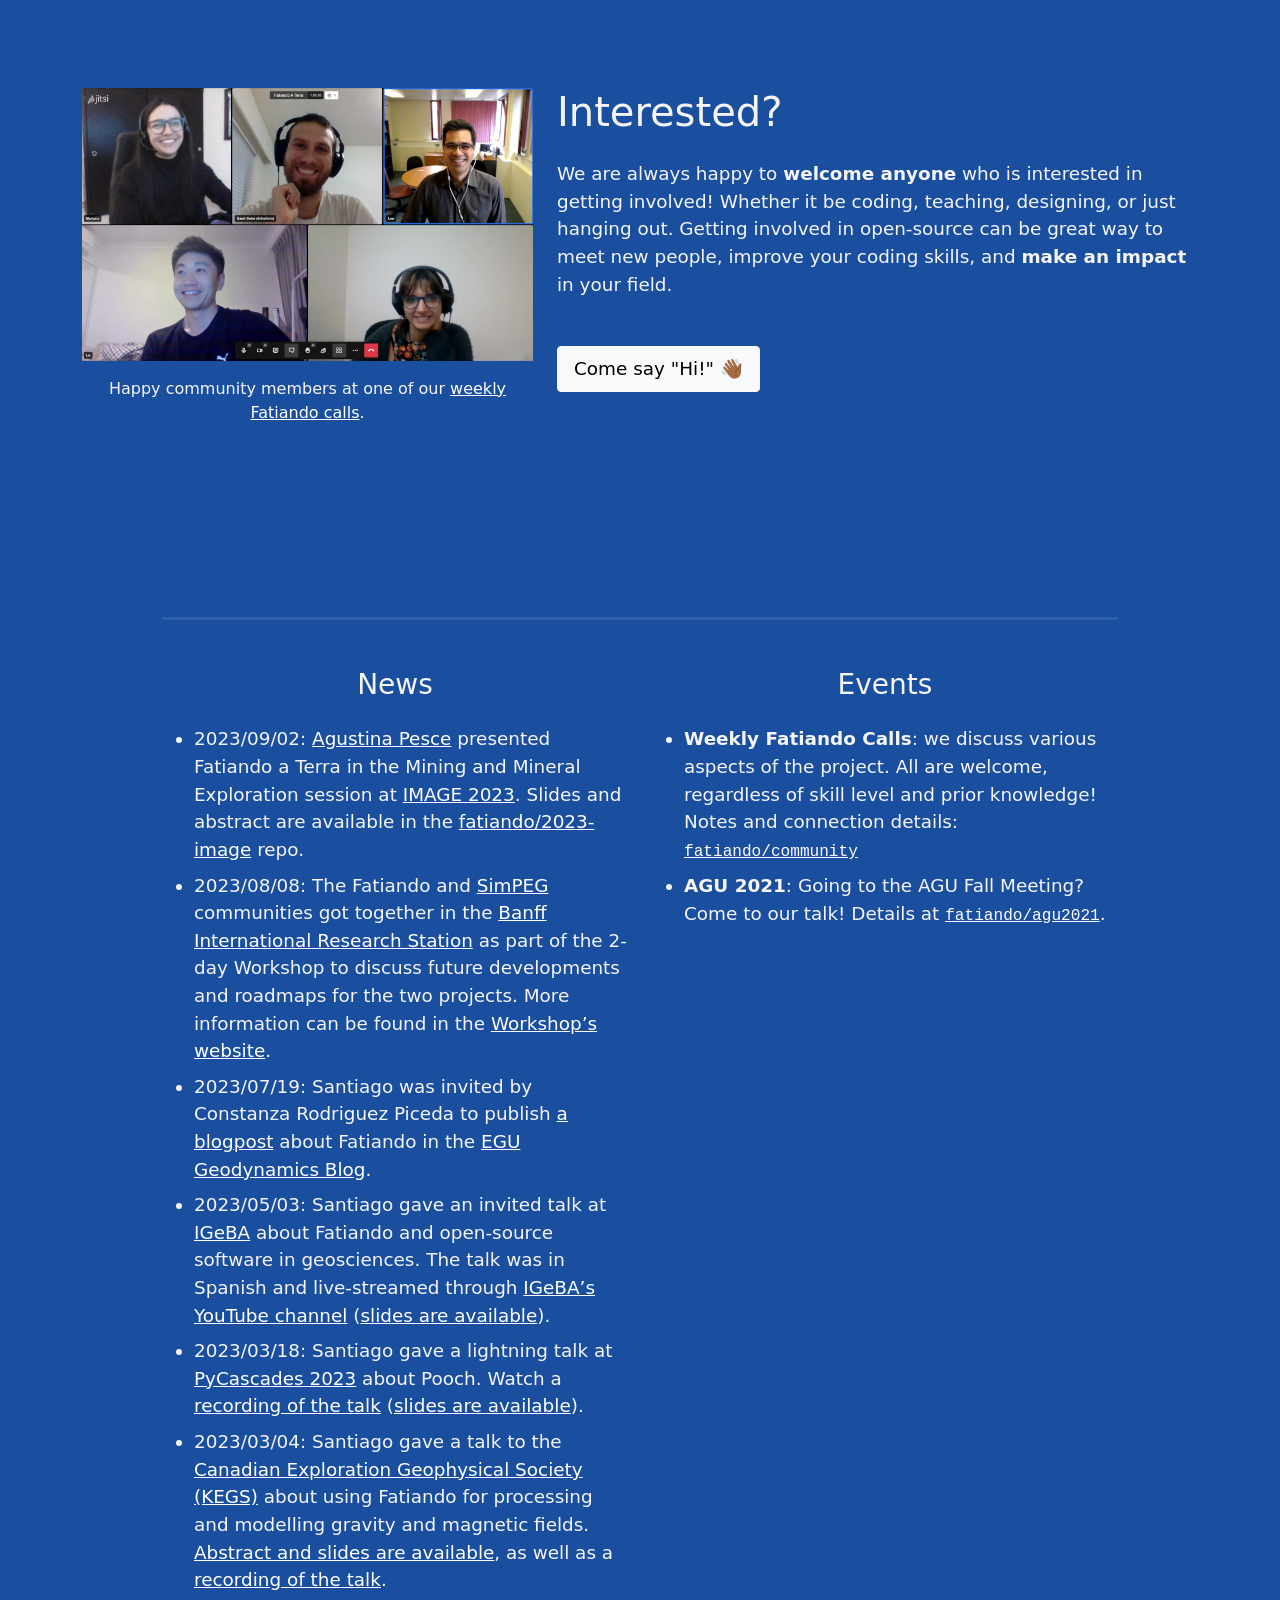
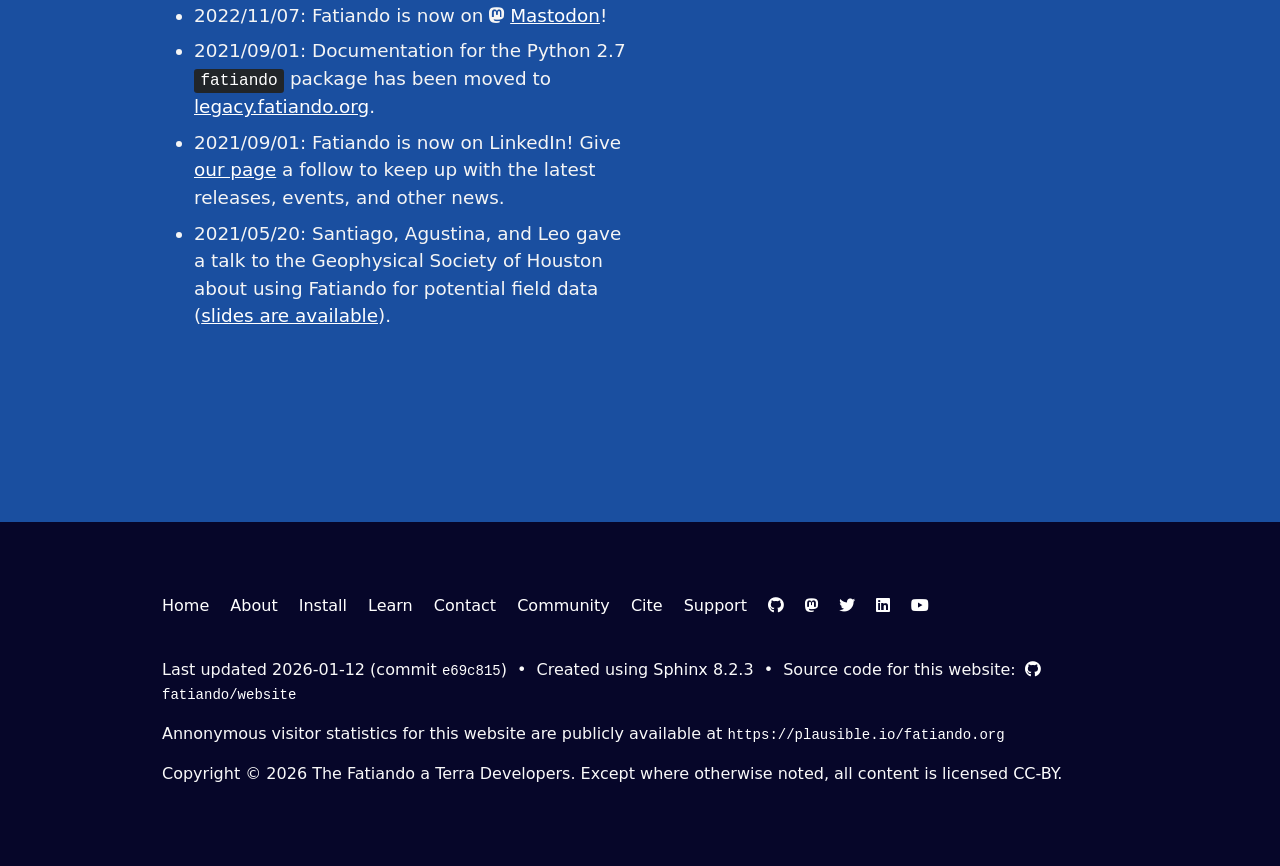
==== commit a33a3000: "deploy: fatiando/website@e69c8151cef3271e513408867df5fe67dd1feefc" ====
--- a/index.html
+++ b/index.html
@@ -604,7 +604,7 @@
         </ul>
       </nav>
       <p>
-        Last updated 2025-12-29
+        Last updated 2026-01-12
         (commit
         <a href="https://github.com/fatiando/website/commit/e69c815"><code>e69c815</code></a>)
         <span class="bullet-separator">&bull;</span>
@@ -620,7 +620,7 @@
         <a href="https://plausible.io/fatiando.org"><code>https://plausible.io/fatiando.org</code></a>
       </p>
       <p>
-        Copyright &copy; 2025 The Fatiando a Terra Developers.
+        Copyright &copy; 2026 The Fatiando a Terra Developers.
         Except where otherwise noted, all content is licensed <a href="https://creativecommons.org/licenses/by/4.0/">CC-BY</a>.
       </p>
     </div>
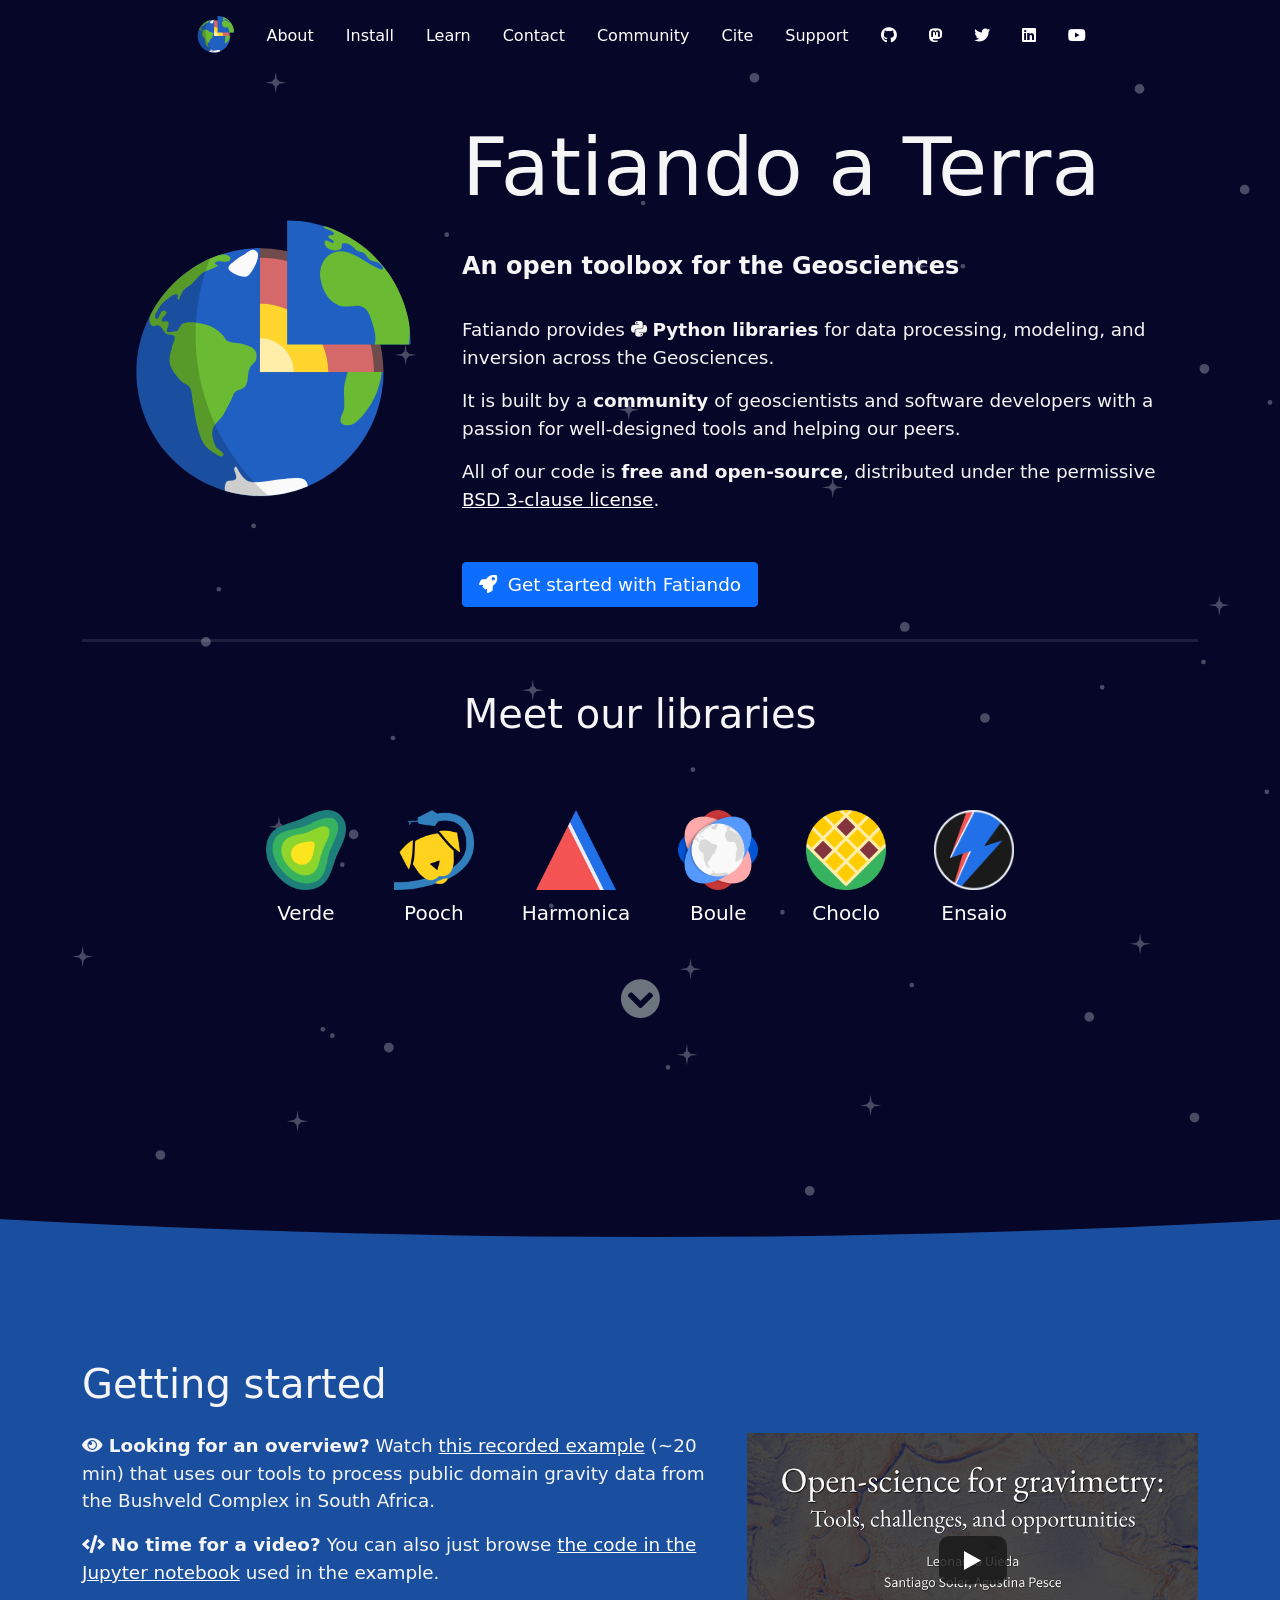
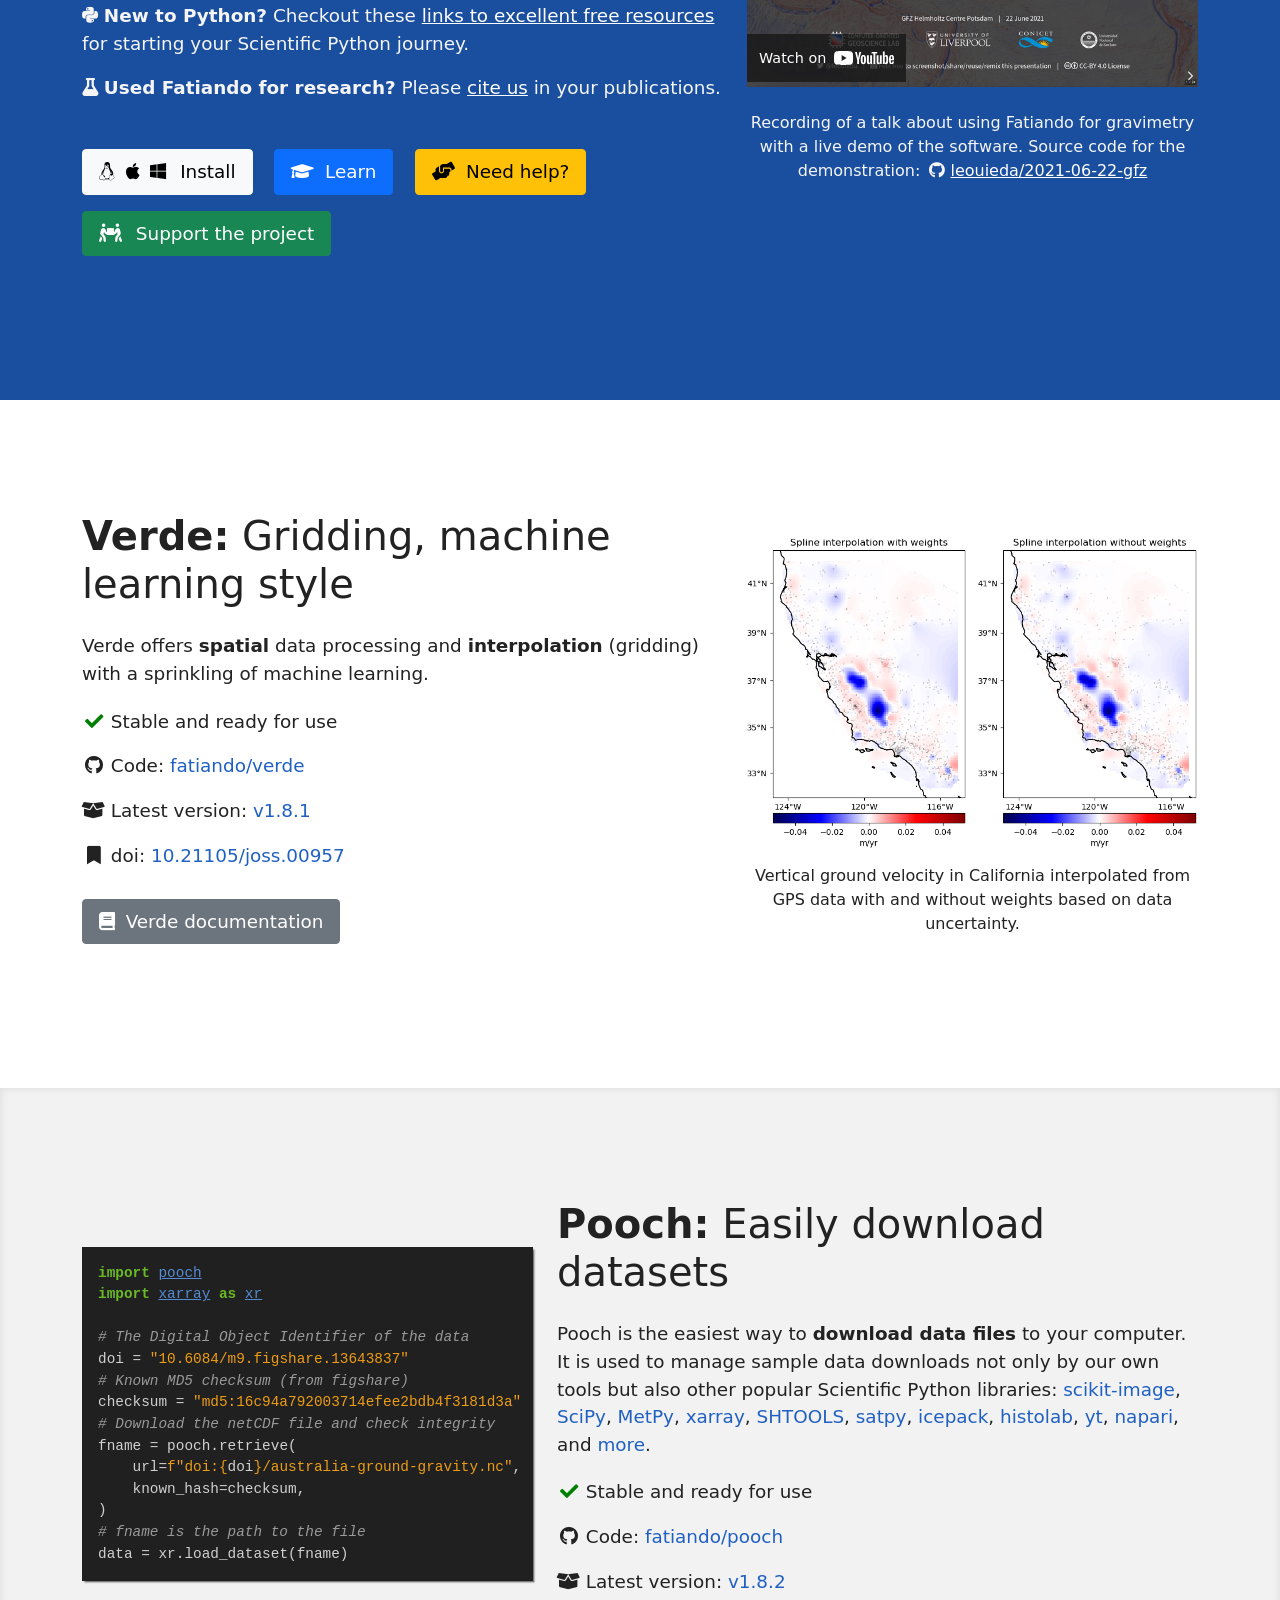
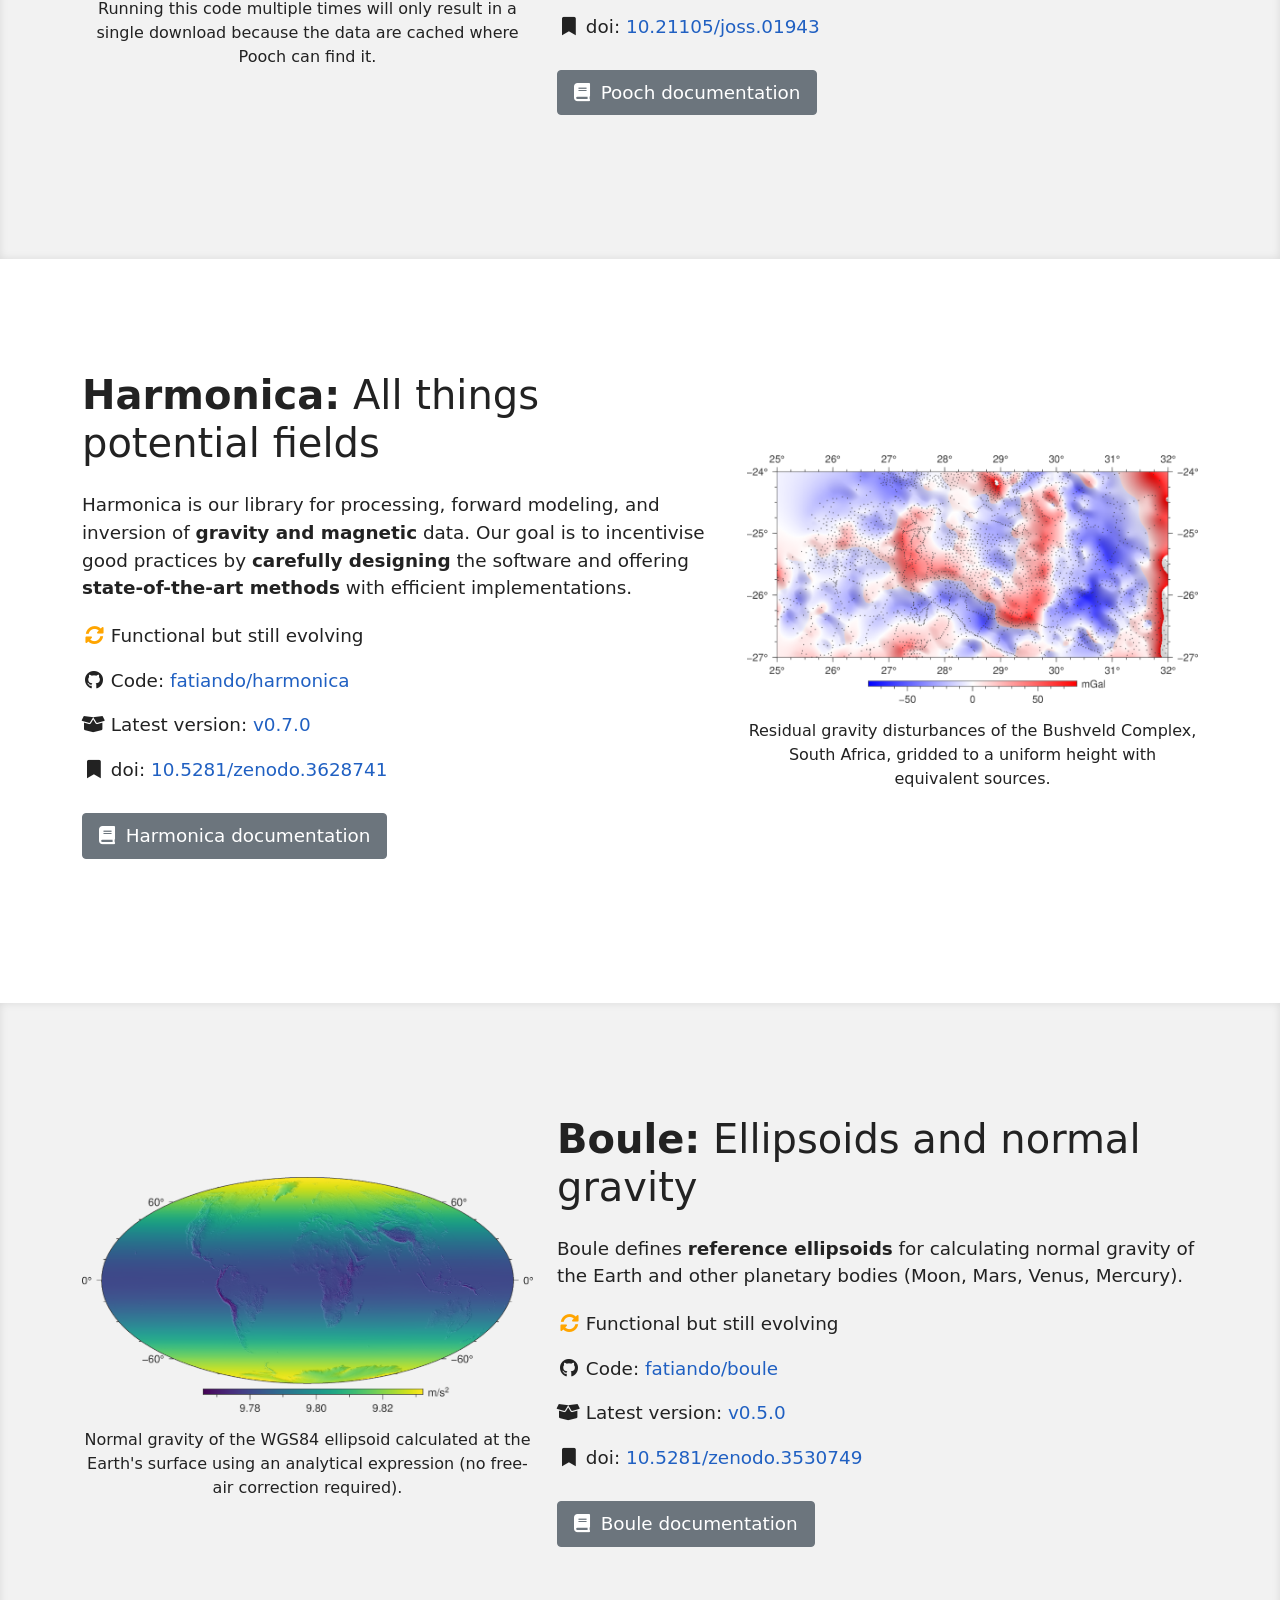
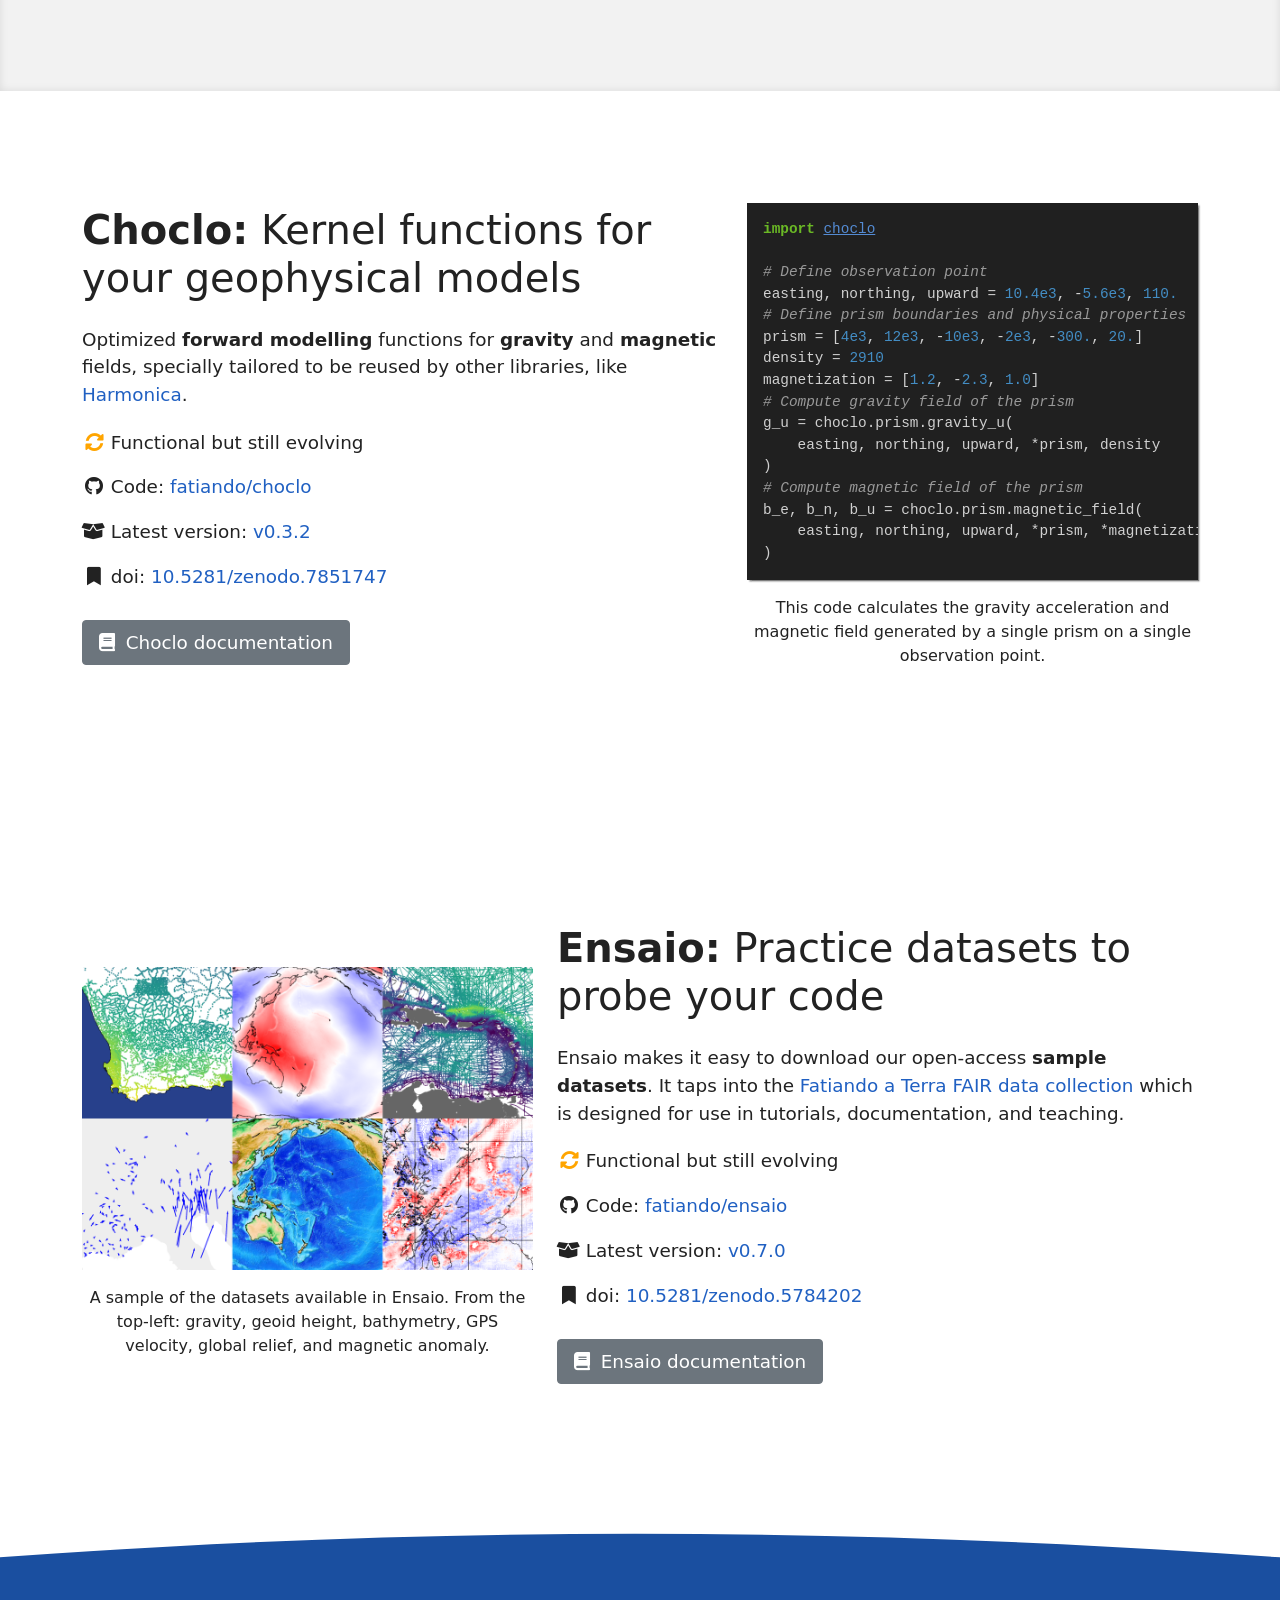
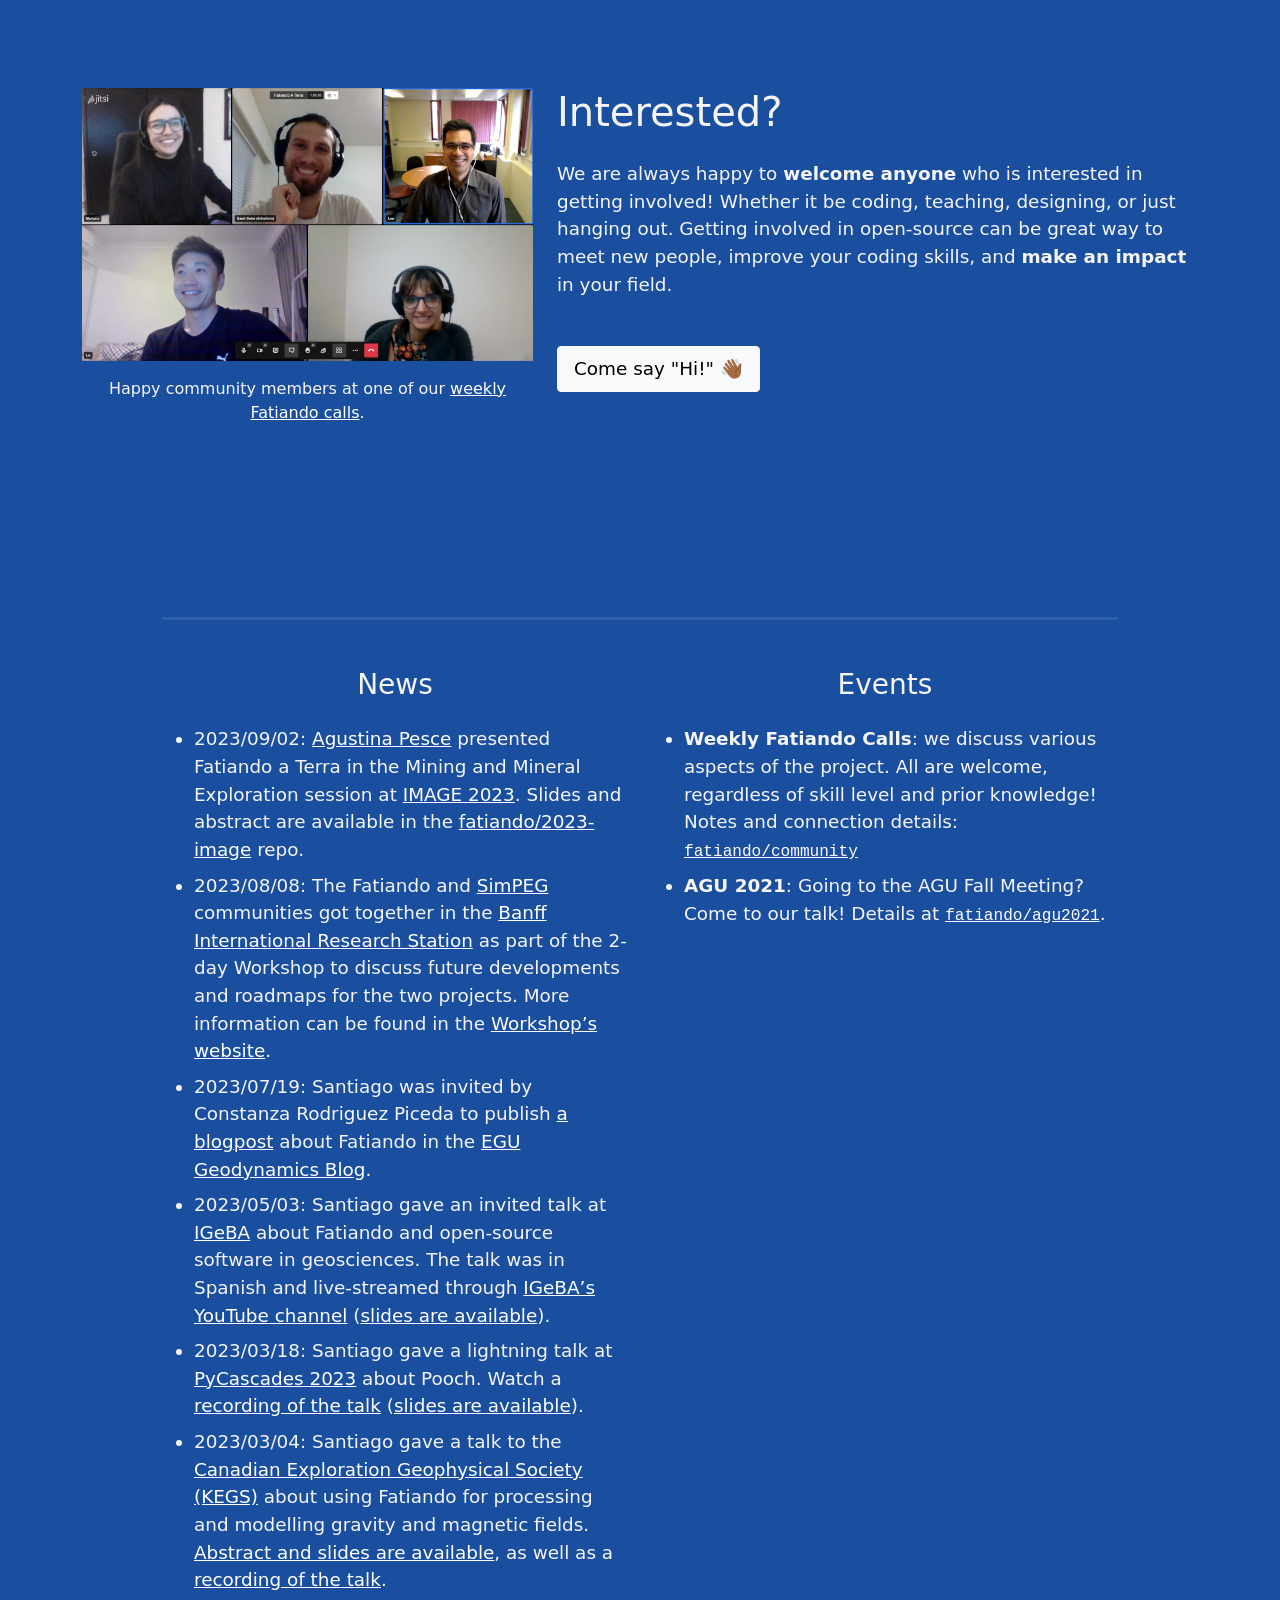
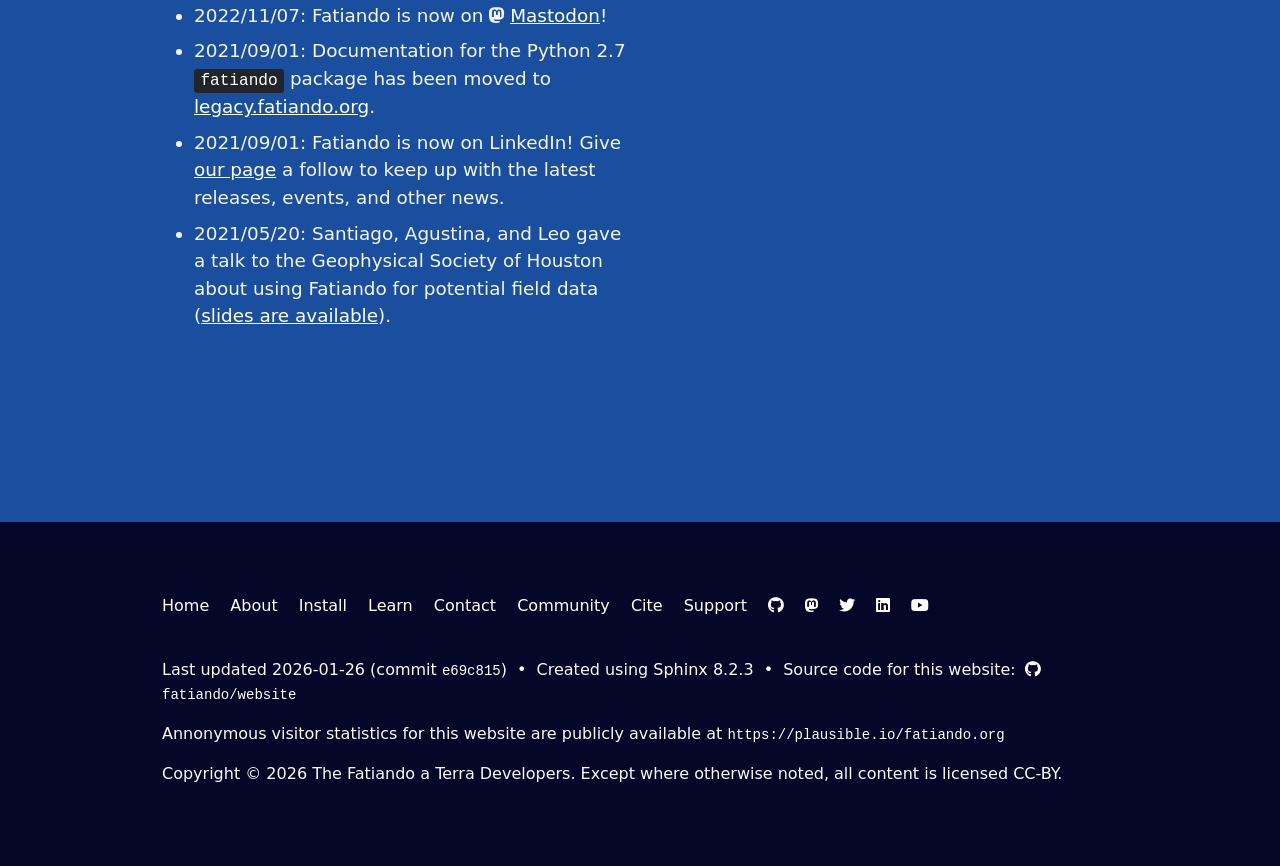
==== commit 52f63396: "deploy: fatiando/website@e69c8151cef3271e513408867df5fe67dd1feefc" ====
--- a/index.html
+++ b/index.html
@@ -604,7 +604,7 @@
         </ul>
       </nav>
       <p>
-        Last updated 2026-01-12
+        Last updated 2026-01-26
         (commit
         <a href="https://github.com/fatiando/website/commit/e69c815"><code>e69c815</code></a>)
         <span class="bullet-separator">&bull;</span>
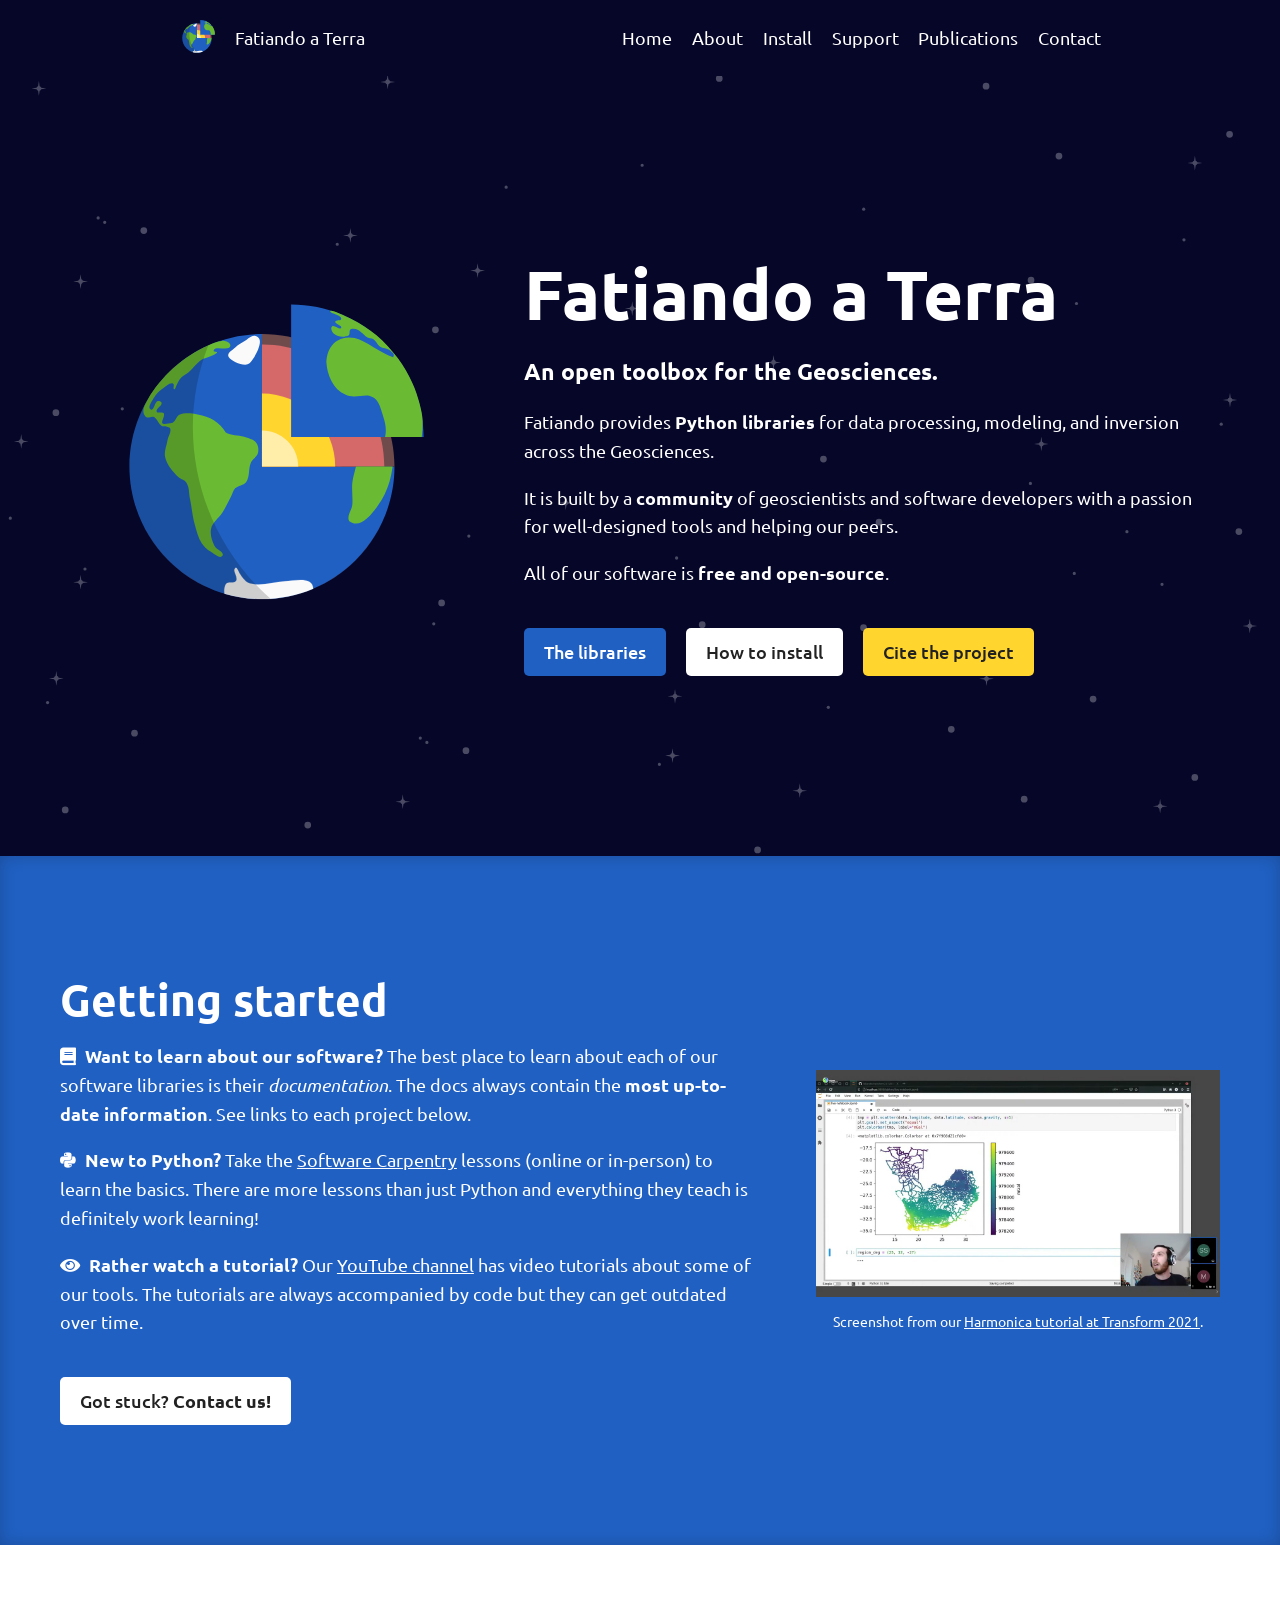
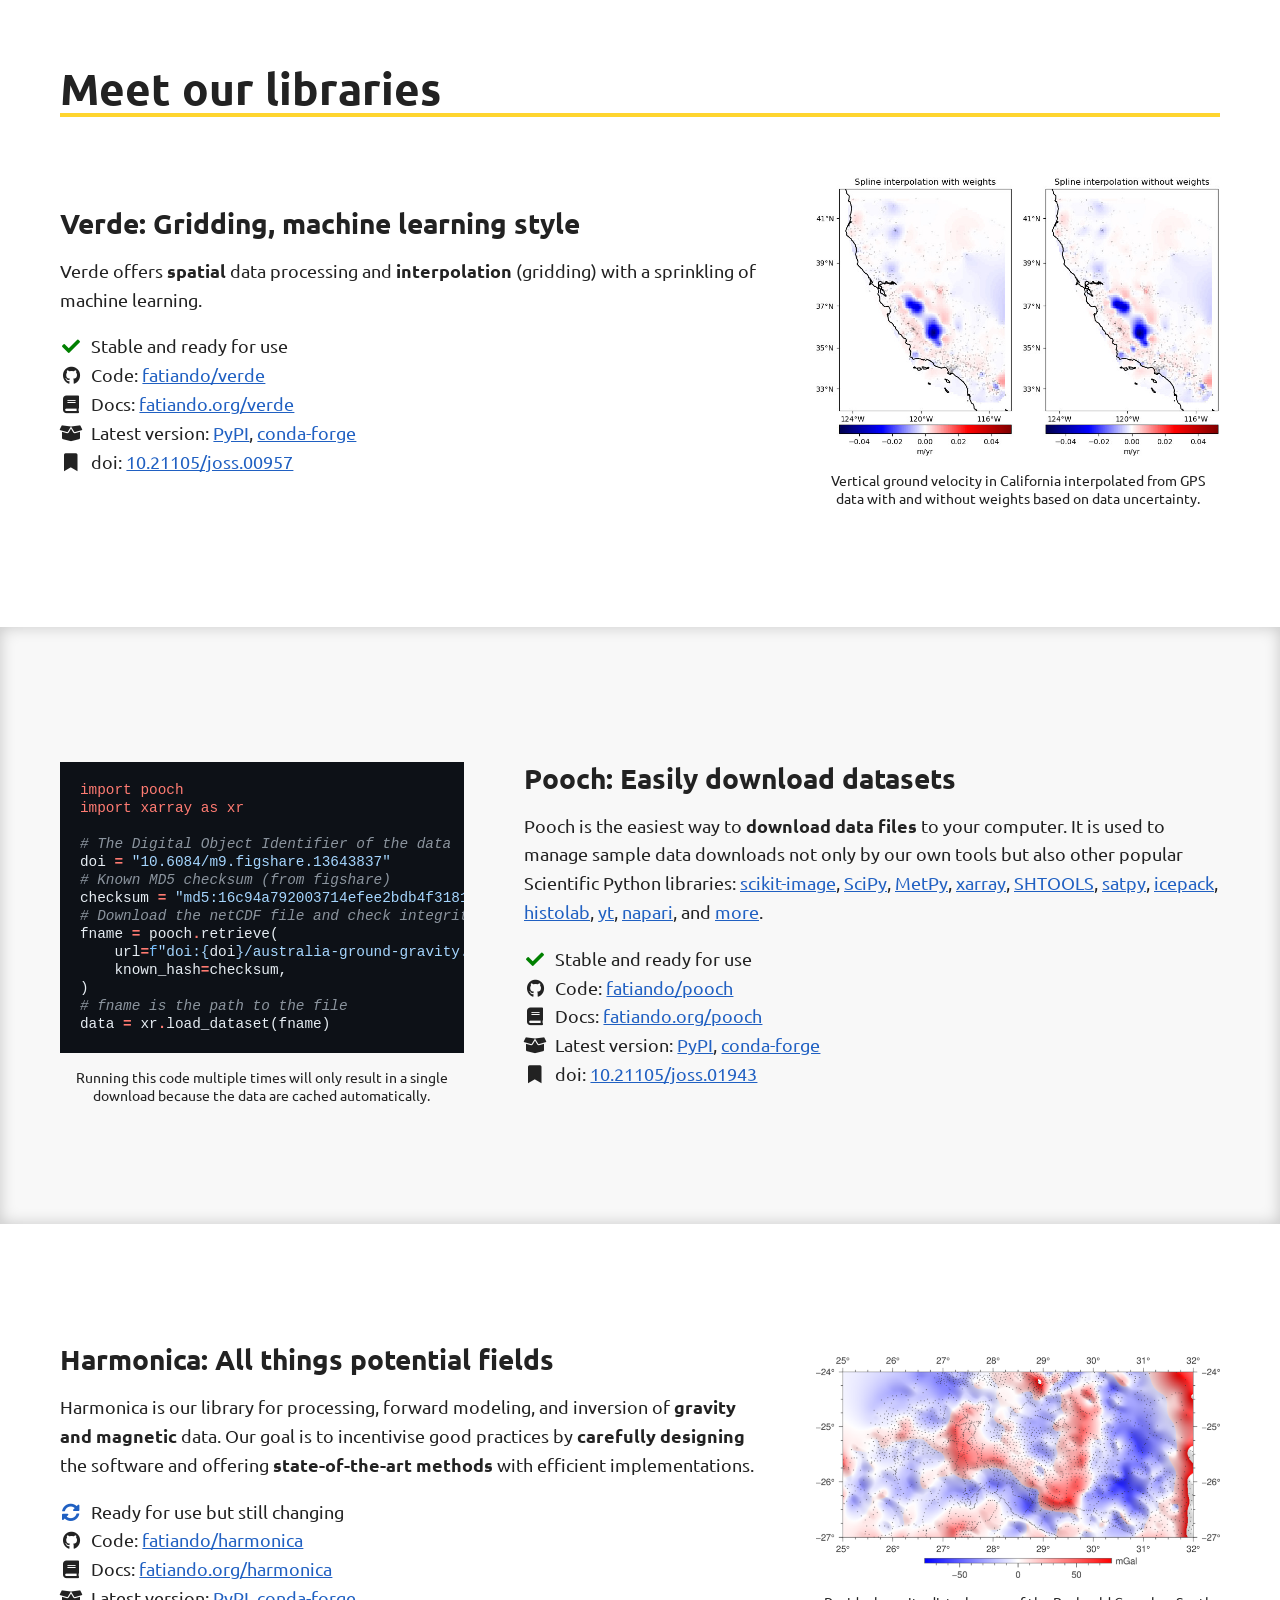
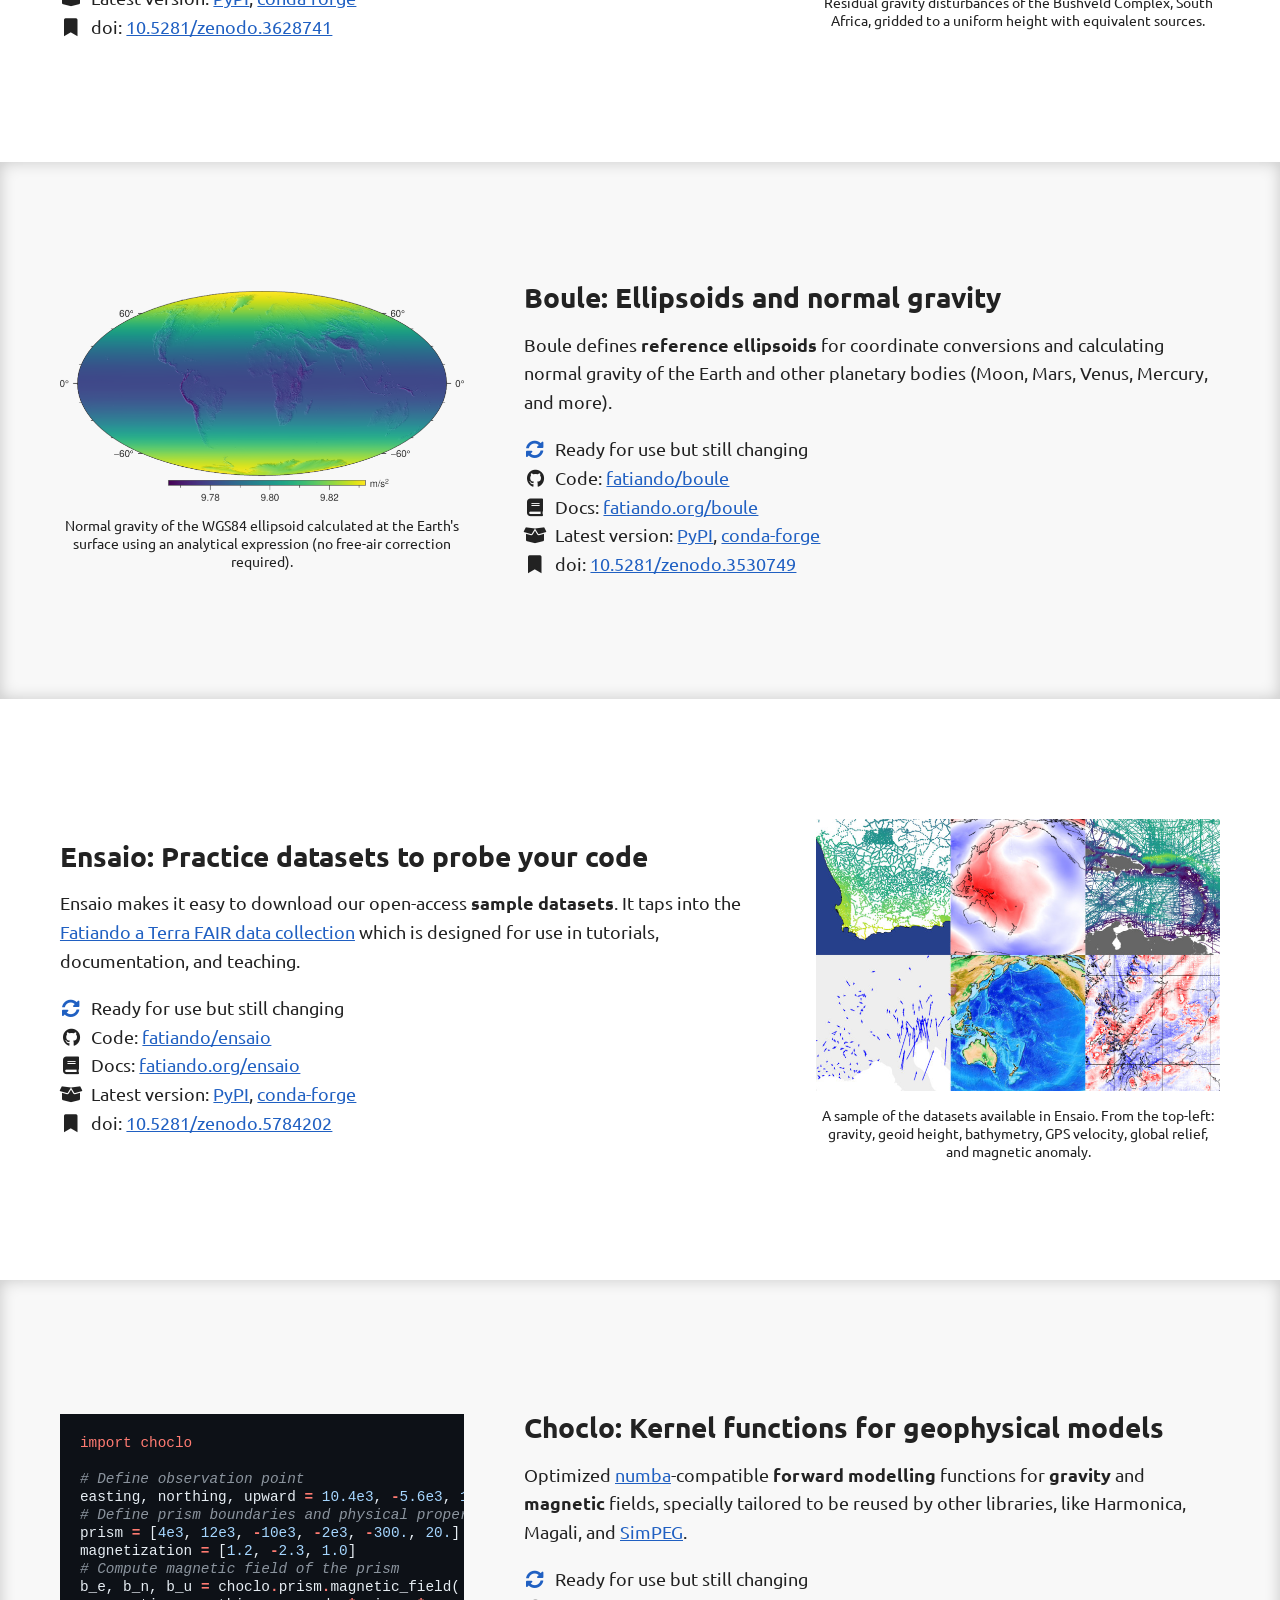
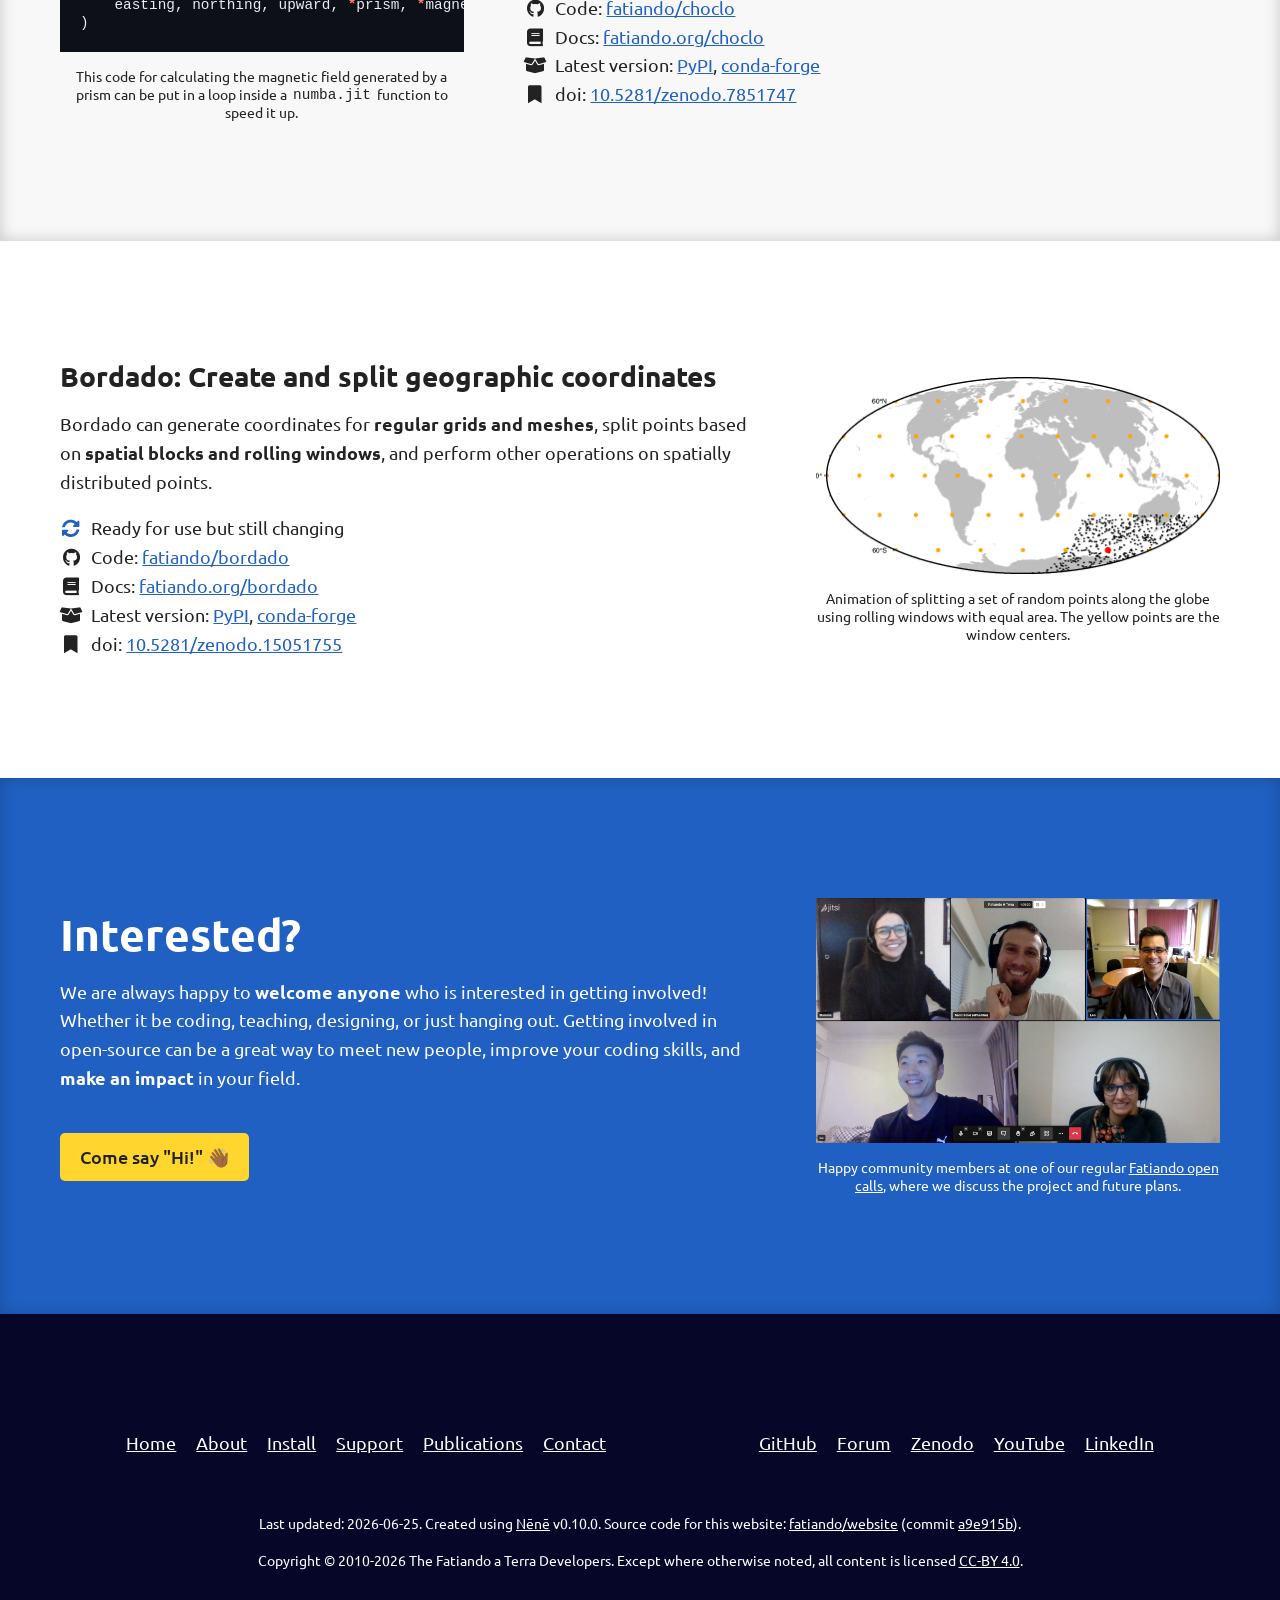
==== commit 38e7453b: "deploy: fatiando/website@a9e915bc9084d36cd6090978bd129c1a0fe612b2" ====
--- a/index.html
+++ b/index.html
@@ -1,307 +1,168 @@
 <!DOCTYPE html>
 <html lang="en">
-
 <head>
-  <meta charset="utf-8"/>
+  <meta charset="utf-8" />
   <meta name="viewport" content="width=device-width, initial-scale=1.0" />
-    
   <title>Fatiando a Terra</title>
-
-  <link rel="shortcut icon" href="_static/favicon.png"/>
-
-  <!-- Bootstrap CSS -->
-  <link rel="stylesheet" href="_static/bootstrap-5.1/css/bootstrap.min.css">
-
-  <!-- FontAwsome icons -->
-  <link rel="stylesheet" href="_static/css/fontawesome/css/all.css">
-
-  <!-- Pygments CSS for syntax highlighting -->
-  <!-- Accessible versions by Max Chadwick (@mpchadwick) -->
-  <link rel="stylesheet" href="_static/css/pygments/native.css">
-
-  <!-- Custom CSS set in conf.py -->
-  <link rel="stylesheet" href="_static/css/style.css">
-
-  <!-- Social media cards -->
-  <meta name="twitter:card" content="summary">
-  <meta name="twitter:image" content="https://www.fatiando.org/_static/">
-  <meta name="twitter:site" content="@fatiandoaterra">
-  <meta name="twitter:title" content="Fatiando a Terra">
-  <meta name="twitter:description" content="Open-source Python tools for geophysics">
-  <meta property="og:title" content="Fatiando a Terra">
-  <meta property="og:type" content="website">
-  <meta property="og:url" content="https://www.fatiando.org">
-  <meta property="og:site_name" content="Fatiando a Terra">
-  <meta property="og:image" content="https://www.fatiando.org/_static/">
-  <meta property="og:description" content="Open-source Python tools for geophysics">
+  <link rel="shortcut icon" href="assets/favicon.png" />
+
+  <!-- OpenGraph social media card -->
+  <meta property="og:type" content="website" />
+  <meta property="og:title" content="Fatiando a Terra" />
+  <meta property="og:description" content="Fatiando a Terra An open toolbox for the Geosciences. Fatiando provides Python libraries for data processing, modeling, and inversion across the Geosciences. It is built by a community of..." />
+  <meta property="og:image" content="https://www.fatiando.org/assets/fatiando-social-banner.png" />
+  <meta property="og:url" content="https://www.fatiando.org/index.html" />
+
+  <!-- Ubuntu Fonts -->
+  <link rel="stylesheet" href="fonts/ubuntu/font.css" />
+  <link rel="stylesheet" href="fonts/ubuntu-mono/font.css" />
+
+  <!-- Font Awesome -->
+  <link rel="stylesheet" href="fonts/fontawesome/css/all.css" />
+
+  <!-- Andy Bell's CSS reset -->
+  <!-- https://bell.bz/a-more-modern-css-reset/ -->
+  <link rel="stylesheet" href="css/reset.css" />
+
+  <!-- Syntax highlighting for code -->
+  <link rel="stylesheet" href="css/pygments.css" />
+
+  <!-- Main CSS stylesheet -->
+  <link rel="stylesheet" href="css/style.css" />
 
   <!-- Plausible analytics for anonymous usage statistics -->
   <script defer data-domain="fatiando.org" src="https://plausible.io/js/plausible.js"></script>
+  
 </head>
 
-
 <body>
-
-  <header class="menu">
-    <div class="container">
-      <nav>
-        <ul class="nav justify-content-center">
-          <li class="nav-item ">
-            <a href="#"><img title="Home" alt="Fatiando a Terra" src="_static/fatiando-logo.svg"></a>
-          </li>
-            <li class="nav-item">
-              <a class="nav-link" href="about">About</a>
-            </li>
-            <li class="nav-item">
-              <a class="nav-link" href="install">Install</a>
-            </li>
-            <li class="nav-item">
-              <a class="nav-link" href="learn">Learn</a>
-            </li>
-            <li class="nav-item">
-              <a class="nav-link" href="contact">Contact</a>
-            </li>
-            <li class="nav-item">
-              <a class="nav-link" href="community">Community</a>
-            </li>
-            <li class="nav-item">
-              <a class="nav-link" href="cite">Cite</a>
-            </li>
-            <li class="nav-item">
-              <a class="nav-link" href="support">Support</a>
-            </li>
-            <li class="nav-item">
-              <a rel="me" class="nav-link" href="https://github.com/fatiando" target="_blank"><i class="fab fa-github" title="GitHub" alt="GitHub"></i></a>
-            </li>
-            <li class="nav-item">
-              <a rel="me" class="nav-link" href="https://fosstodon.org/@fatiando" target="_blank"><i class="fab fa-mastodon" title="Mastodon" alt="Mastodon"></i></a>
-            </li>
-            <li class="nav-item">
-              <a rel="me" class="nav-link" href="https://twitter.com/fatiandoaterra" target="_blank"><i class="fab fa-twitter" title="Twitter" alt="Twitter"></i></a>
-            </li>
-            <li class="nav-item">
-              <a rel="me" class="nav-link" href="https://www.linkedin.com/company/fatiando" target="_blank"><i class="fab fa-linkedin" title="LinkedIn" alt="LinkedIn"></i></a>
-            </li>
-            <li class="nav-item">
-              <a rel="me" class="nav-link" href="https://www.youtube.com/fatiandoorg" target="_blank"><i class="fab fa-youtube" title="YouTube" alt="YouTube"></i></a>
-            </li>
-        </ul>
-      </nav>
+  <header id="top" class="background-dark">
+    <div class="content-wide spread">
+      <a class="flex-center" href=".">
+        <img src="assets/fatiando-logo.svg">
+        <span>Fatiando a Terra</span>
+      </a>
+      <div class="flex-center">
+        <nav aria-label="Main">
+          <ul class="list-inline-center" role="list">
+              <li>
+                <a class="active" aria-current="page" href=".">Home</a>
+              </li>
+              <li>
+                <a class=""  href="about/">About</a>
+              </li>
+              <li>
+                <a class=""  href="install/">Install</a>
+              </li>
+              <li>
+                <a class=""  href="support/">Support</a>
+              </li>
+              <li>
+                <a class=""  href="publications/">Publications</a>
+              </li>
+              <li>
+                <a class=""  href="contact/">Contact</a>
+              </li>
+          </ul>
+        </nav>
+      </div>
     </div>
   </header>
-    <div class="toctree-wrapper compound">
-</div>
-<div class="container-fluid banner">
-<div class="container">
-<div class="row align-items-center gy-5">
-<div class="col-md-8">
-<section id="fatiando-a-terra">
-<h1>Fatiando a Terra</h1>
-<p class="banner-description">An open toolbox for the Geosciences</p>
-<p>Fatiando provides <i class="fab fa-python"></i> <strong>Python libraries</strong> for data
+  <main class="">
+      <div class="background-dark padding-vertical-4xl" style="background-image: url(images/background.svg); background-position: center; background-size: cover;" >
+<div class="row content-wide">
+<div class="col-small">
+  <img src="assets/fatiando-logo.svg" style="padding: 0 var(--space-l);">
+</div>
+<div class="col-large flow">
+<h1 id="fatiando-a-terra">Fatiando a Terra</h1>
+<p class="font-large font-bold">An open toolbox for the Geosciences.</p>
+<p>Fatiando provides <strong>Python libraries</strong> for data
 processing, modeling, and inversion across the Geosciences.</p>
 <p>It is built by a <strong>community</strong> of geoscientists and software developers with
 a passion for well-designed tools and helping our peers.</p>
-<p>All of our code is <strong>free and open-source</strong>, distributed under the permissive
-<a class="reference external" href="https://opensource.org/licenses/BSD-3-Clause">BSD 3-clause license</a>.</p>
-<div class="mt-5">
-  <a href="#getting-started"><button type="button" class="btn btn-primary mb-3 me-3">
-    <i class="fa fa-rocket"></i>
-    Get started with Fatiando
-  </button></a>
-</div>
-</div> <!-- column -->
-<div class="col-md-4 order-md-first">
-<img class="banner-logo" src="_static/fatiando-logo.svg">
-</div> <!-- column -->
-</div> <!-- row -->
-<hr class="wide-hr mt-3">
-<h2 id="libraries" class="text-center">Meet our libraries</h2>
-<div class="d-flex flex-wrap align-items-center justify-content-center pt-5 gap-5 fs-5">
-  <a class="d-flex flex-column align-items-center text-decoration-none" href="#verde">
-    <img style="height: 80px; width: 80px;" class="d-block mb-2" src="_static/verde-logo.png">
-    Verde
-  </a>
-  <a class="d-flex flex-column align-items-center text-decoration-none" href="#pooch">
-    <img style="height: 80px; width: 80px;" class="d-block mb-2" src="_static/pooch-logo.png">
-    Pooch
-  </a>
-  <a class="d-flex flex-column align-items-center text-decoration-none" href="#harmonica">
-    <img style="height: 80px; width: 80px;" class="d-block mb-2" src="_static/harmonica-logo.png">
-    Harmonica
-  </a>
-  <a class="d-flex flex-column align-items-center text-decoration-none" href="#boule">
-    <img style="height: 80px; width: 80px;" class="d-block mb-2" src="_static/boule-logo.png">
-    Boule
-  </a>
-  <a class="d-flex flex-column align-items-center text-decoration-none" href="#choclo">
-    <img style="height: 80px; width: 80px;" class="d-block mb-2" src="_static/choclo-logo.png">
-    Choclo
-  </a>
-  <a class="d-flex flex-column align-items-center text-decoration-none" href="#ensaio">
-    <img style="height: 80px; width: 80px;" class="d-block mb-2" src="_static/ensaio-logo.png">
-    Ensaio
-  </a>
-</div>
-<p class="text-center display-6 mt-5">
-<a href="#getting-started"><i class="fas fa-chevron-circle-down text-muted"></i></a>
-</p>
-</div> <!-- container -->
-</div> <!-- container-fluid -->
-<div class="container-fluid section background-1">
-<div class="container">
-<div class="row align-items-center gy-5">
-<div class="col-md-7">
-<section id="getting-started">
-<h2>Getting started</h2>
-<p><i class="fas fa-eye"></i>
-<strong>Looking for an overview?</strong>
-Watch <a class="reference external" href="https://www.youtube.com/watch?v=z-5dvWfB_SM&amp;amp;t=850s">this recorded example</a> (~20 min) that uses our tools to
-process public domain gravity data from the Bushveld Complex in South Africa.</p>
-<p><i class="fas fa-code"></i>
-<strong>No time for a video?</strong>
-You can also just browse <a class="reference external" href="https://nbviewer.jupyter.org/github/leouieda/2021-06-22-gfz/blob/main/demo.ipynb">the code in the Jupyter notebook</a> used in
-the example.</p>
-<p><i class="fab fa-python"></i>
-<strong>New to Python?</strong>
-Checkout these <a class="reference internal" href="learn/index.html#learn"><span class="std std-ref">links to excellent free resources</span></a> for starting
-your Scientific Python journey.</p>
-<p><i class="fas fa-flask"></i>
-<strong>Used Fatiando for research?</strong>
-Please <a class="reference internal" href="cite/index.html#cite"><span class="std std-ref">cite us</span></a> in your publications.</p>
-<div class="mt-5">
-  <a href="install"><button type="button" class="btn btn-light mb-3 me-3">
-    <i class="fab fa-linux"></i>
-    <i class="fab fa-apple"></i>
-    <i class="fab fa-windows me-2"></i>
-    Install
-  </button></a>
-  <a href="learn"><button type="button" class="btn btn-primary mb-3 me-3">
-    <i class="fa fa-graduation-cap"></i>
-    Learn
-  </button></a>
-  <a href="contact"><button type="button" class="btn btn-warning mb-3 me-3">
-    <i class="fa fa-hands-helping"></i>
-    Need help?
-  </button></a>
-  <a href="support"><button type="button" class="btn btn-success mb-3">
-    <i class="fas fa-people-carry me-2"></i>
-    Support the project
-  </button></a>
-</div>
-</div> <!-- column -->
-<div class="col-md-5 order-md-last text-center fs-6">
-<!-- Thumbnail of Youtube video -->
-<div class="ratio ratio-16x9">
-  <div class="yt" style='background-image: url("/_static/gfz-talk.jpg")'>
-    <a
-      href="https://www.youtube.com/watch?v=z-5dvWfB_SM&t=850s"
-      aria-label="Watch on YouTube"
-      target="_blank"
-      rel="noopener noreferrer"
-    >
-      <div class="play-button">
-        <img src="/_static/play.svg">
-      </div>
-    </a>
-    <a
-      href="https://www.youtube.com/watch?v=z-5dvWfB_SM&t=850s"
-      aria-label="Watch on YouTube"
-      target="_blank"
-      rel="noopener noreferrer"
-    >
-      <div class="watch-on-yt">
-        <div aria-hidden="true">Watch on</div>
-        <div><img src="/_static/yt-logo.svg" alt="YouTube logo"></div>
-      </div>
-    </a>
-  </div>
-</div>
-<div class="fs-6">
-<p>Recording of a talk about using Fatiando for gravimetry with a live demo of the
-software.
-Source code for the demonstration:
-<i class="fab fa-github ms-1"></i>
-<a class="reference external" href="https://github.com/leouieda/2021-06-22-gfz">leouieda/2021-06-22-gfz</a></p>
-</div>
-</div> <!-- column -->
-</div> <!-- row -->
-</div> <!-- container -->
-</div> <!-- container-fluid -->
-<div class="container-fluid section background-3">
-<div class="container">
-<div class="row align-items-center gy-5">
-<div class="col-md-7">
-</section>
-<section id="verde-gridding-machine-learning-style">
-<span id="verde"></span><h2><strong>Verde:</strong> Gridding, machine learning style</h2>
-<p>Verde offers <strong>spatial</strong> data processing and <strong>interpolation</strong> (gridding) with
-a sprinkling of machine learning.</p>
-<div class="project-info">
-<ul class="simple">
-<li><p><i class="fa fa-check fa-fw" style="color: green" title="Project status"></i> Stable and ready for use</p></li>
-<li><p><i class="fab fa-github fa-fw" title="GitHub repository"></i> Code: <a href="https://github.com/fatiando/verde">fatiando/verde</a></p></li>
-<li><p><i class="fas fa-box-open fa-fw" title="Latest version"></i> Latest version: <a class="reference external" href="https://pypi.org/project/verde">v1.8.1</a></p></li>
-<li><p><i class="fas fa-bookmark fa-fw" title="Publication"></i> doi: <a href="https://doi.org/10.21105/joss.00957">10.21105/joss.00957</a></p></li>
-</ul>
-</div>
-<div class="mt-4">
-  <a target="_blank" href="https://www.fatiando.org/verde/">
-  <button type="button" class="btn btn-secondary mb-3">
-  <i class="fa fa-book"></i>
-  Verde documentation
-  </button>
-  </a>
-</div>
-</div> <!-- column -->
-<div class="col-md-5 order-md-last text-center fs-6">
-<img class="mb-3" src="_static/verde-spline-example.png">
-Vertical ground velocity in California interpolated from GPS data with and
-without weights based on data uncertainty.
-</div> <!-- column -->
-</div> <!-- row -->
-</div> <!-- container -->
-</div> <!-- container-fluid -->
-<div class="container-fluid section background-2">
-<div class="container">
-<div class="row align-items-center gy-5">
-<div class="col-md-7">
-</section>
-<section id="pooch-easily-download-datasets">
-<span id="pooch"></span><h2><strong>Pooch:</strong> Easily download datasets</h2>
-<p>Pooch is the easiest way to <strong>download data files</strong> to your computer.
-It is used to manage sample data downloads not only by our own tools but also
-other popular Scientific Python libraries:
-<a class="reference external" href="https://github.com/scikit-image/scikit-image">scikit-image</a>,
-<a class="reference external" href="https://github.com/scipy/scipy">SciPy</a>,
-<a class="reference external" href="https://github.com/Unidata/MetPy">MetPy</a>,
-<a class="reference external" href="https://github.com/pydata/xarray">xarray</a>,
-<a class="reference external" href="https://github.com/SHTOOLS/SHTOOLS">SHTOOLS</a>,
-<a class="reference external" href="https://github.com/pytroll/satpy">satpy</a>,
-<a class="reference external" href="https://github.com/icepack/icepack">icepack</a>,
-<a class="reference external" href="https://github.com/histolab/histolab">histolab</a>,
-<a class="reference external" href="https://github.com/yt-project/yt">yt</a>,
-<a class="reference external" href="https://github.com/napari/napari">napari</a>,
-and <a class="reference external" href="https://github.com/fatiando/pooch/network/dependents">more</a>.</p>
-<div class="project-info">
-<ul class="simple">
-<li><p><i class="fa fa-check fa-fw" style="color: green" title="Project status"></i> Stable and ready for use</p></li>
-<li><p><i class="fab fa-github fa-fw" title="GitHub repository"></i> Code: <a href="https://github.com/fatiando/pooch">fatiando/pooch</a></p></li>
-<li><p><i class="fas fa-box-open fa-fw" title="Latest version"></i> Latest version: <a class="reference external" href="https://pypi.org/project/pooch">v1.8.2</a></p></li>
-<li><p><i class="fas fa-bookmark fa-fw" title="Publication"></i> doi: <a href="https://doi.org/10.21105/joss.01943">10.21105/joss.01943</a></p></li>
-</ul>
-</div>
-<div class="mt-4">
-  <a target="_blank" href="https://www.fatiando.org/pooch/">
-  <button type="button" class="btn btn-secondary mb-3">
-  <i class="fa fa-book"></i>
-  Pooch documentation
-  </button>
-  </a>
-</div>
-</div> <!-- column -->
-<div class="col-md-5 order-md-first">
-<div class="highlight-python notranslate"><div class="highlight"><pre><span></span><span class="kn">import</span><span class="w"> </span><span class="nn">pooch</span>
+<p>All of our software is <strong>free and open-source</strong>.</p>
+<ul role="list" class="list-inline margin-top-l">
+<li><a class="button-link-primary" href="#libraries">The libraries</a></li>
+<li><a class="button-link-light" href="install">How to install</a></li>
+<li><a class="button-link-tertiary" href="support#cite-our-software">Cite the project</a></li>
+</ul>
+</div>
+</div>
+</div>
+<div class="background-primary box-shadow padding-vertical-3xl">
+<div class="row content-wide">
+<div class="col-large flow">
+<h2 id="getting-started">Getting started</h2>
+<p><i class="fas fa-book"></i> <strong>Want to learn about our software?</strong>
+The best place to learn about each of our software libraries is their
+<em>documentation</em>. The docs always contain
+the <strong>most up-to-date information</strong>. See links to each project below.</p>
+<p><i class="fab fa-python"></i> <strong>New to Python?</strong> Take the <a href="https://software-carpentry.org/">Software
+Carpentry</a> lessons (online or in-person) to
+learn the basics. There are more lessons than just Python and everything they
+teach is definitely work learning!</p>
+<p><i class="fas fa-eye"></i> <strong>Rather watch a tutorial?</strong>
+Our <a href="https://www.youtube.com/fatiandoorg">YouTube channel</a> has video tutorials
+about some of our tools. The tutorials are always accompanied by code but they
+can get outdated over time.</p>
+<ul role="list" class="list-inline margin-top-l">
+<li><a class="button-link-light" href="contact">Got stuck? <strong>Contact us!</strong></a></li>
+</ul>
+</div>
+<div class="col-small">
+<figure>
+  <img src="images/transform21-tutorial.jpg"">
+  <figcaption>
+  Screenshot from our <a href="https://www.youtube.com/live/0bxZcCAr6bw">Harmonica tutorial at Transform 2021</a>.
+  </figcaption>
+</figure>
+</div>
+</div>
+</div>
+<div id="libraries" class="content-wide flow padding-top-3xl">
+  <h2 class="heading-underline">Meet our libraries</h2>
+</div>
+<div id="verde" class="padding-top-xl padding-bottom-3xl ">
+<div class="row content-wide">
+<div class="col-large flow">
+<h3>Verde: Gridding, machine learning style</h3>
+<p>Verde offers <strong>spatial</strong> data processing and <strong>interpolation</strong> (gridding) with a sprinkling of machine learning.
+</p>
+<ul role="list">
+  <li><i class="fa fa-check fa-fw" style="color: var(--color-secondary)" title="Project status"></i> Stable and ready for use</li>
+<li><i class="fab fa-github fa-fw" title="GitHub repository"></i> Code: <a href="https://github.com/fatiando/verde">fatiando/verde</a></li>
+<li><i class="fas fa-book fa-fw" title="Documentation"></i> Docs: <a href="https://www.fatiando.org/verde/">fatiando.org/verde</a></li>
+<li><i class="fas fa-box-open fa-fw" title="Latest version"></i> Latest version: <a href="https://pypi.org/project/verde/">PyPI</a>, <a href="https://github.com/conda-forge/verde-feedstock/">conda-forge</a></li>
+<li><i class="fas fa-bookmark fa-fw" title="Publication"></i> doi: <a href="https://doi.org/10.21105/joss.00957">10.21105/joss.00957</a></li>
+</ul>
+</div>
+<div class="col-small flow">
+<figure>
+  <img src="images/examples/verde.jpg">
+<figcaption>Vertical ground velocity in California interpolated from GPS data with and without weights based on data uncertainty.
+</figcaption>
+</figure>
+</div>
+</div>
+</div>
+<div id="pooch" class="padding-vertical-3xl background-semilight box-shadow">
+<div class="row-reverse content-wide">
+<div class="col-large flow">
+<h3>Pooch: Easily download datasets</h3>
+<p>Pooch is the easiest way to <strong>download data files</strong> to your computer. It is used to manage sample data downloads not only by our own tools but also other popular Scientific Python libraries: <a href="https://github.com/scikit-image/scikit-image">scikit-image</a>, <a href="https://github.com/scipy/scipy">SciPy</a>, <a href="https://github.com/Unidata/MetPy">MetPy</a>, <a href="https://github.com/pydata/xarray">xarray</a>, <a href="https://github.com/SHTOOLS/SHTOOLS">SHTOOLS</a>, <a href="https://github.com/pytroll/satpy">satpy</a>, <a href="https://github.com/icepack/icepack">icepack</a>, <a href="https://github.com/histolab/histolab">histolab</a>, <a href="https://github.com/yt-project/yt">yt</a>, <a href="https://github.com/napari/napari">napari</a>, and <a href="https://github.com/fatiando/pooch/network/dependents">more</a>.
+</p>
+<ul role="list">
+  <li><i class="fa fa-check fa-fw" style="color: var(--color-secondary)" title="Project status"></i> Stable and ready for use</li>
+<li><i class="fab fa-github fa-fw" title="GitHub repository"></i> Code: <a href="https://github.com/fatiando/pooch">fatiando/pooch</a></li>
+<li><i class="fas fa-book fa-fw" title="Documentation"></i> Docs: <a href="https://www.fatiando.org/pooch/">fatiando.org/pooch</a></li>
+<li><i class="fas fa-box-open fa-fw" title="Latest version"></i> Latest version: <a href="https://pypi.org/project/pooch/">PyPI</a>, <a href="https://github.com/conda-forge/pooch-feedstock/">conda-forge</a></li>
+<li><i class="fas fa-bookmark fa-fw" title="Publication"></i> doi: <a href="https://doi.org/10.21105/joss.01943">10.21105/joss.01943</a></li>
+</ul>
+</div>
+<div class="col-small flow">
+<figure>
+<div class="highlight"><pre><span></span><span class="kn">import</span><span class="w"> </span><span class="nn">pooch</span>
 <span class="kn">import</span><span class="w"> </span><span class="nn">xarray</span><span class="w"> </span><span class="k">as</span><span class="w"> </span><span class="nn">xr</span>
 
 <span class="c1"># The Digital Object Identifier of the data</span>
@@ -316,320 +177,211 @@
 <span class="c1"># fname is the path to the file</span>
 <span class="n">data</span> <span class="o">=</span> <span class="n">xr</span><span class="o">.</span><span class="n">load_dataset</span><span class="p">(</span><span class="n">fname</span><span class="p">)</span>
 </pre></div>
-</div>
-<p class="text-center fs-6">
-Running this code multiple times will only result in a single download
-because the data are cached where Pooch can find it.
-</p>
-</div> <!-- column -->
-</div> <!-- row -->
-</div> <!-- container -->
-</div> <!-- container-fluid -->
-<div class="container-fluid section background-3">
-<div class="container">
-<div class="row align-items-center gy-5">
-<div class="col-md-7">
-</section>
-<section id="harmonica-all-things-potential-fields">
-<span id="harmonica"></span><h2><strong>Harmonica:</strong> All things potential fields</h2>
-<p>Harmonica is our library for processing, forward modeling, and inversion of
-<strong>gravity and magnetic</strong> data.
-Our goal is to incentivise good practices by <strong>carefully designing</strong> the
-software and offering <strong>state-of-the-art methods</strong> with efficient
-implementations.</p>
-<div class="project-info">
-<ul class="simple">
-<li><p><i class="fa fa-sync-alt fa-fw" style="color: orange" title="Project status"></i> Functional but still evolving</p></li>
-<li><p><i class="fab fa-github fa-fw" title="GitHub repository"></i> Code: <a href="https://github.com/fatiando/harmonica">fatiando/harmonica</a></p></li>
-<li><p><i class="fas fa-box-open fa-fw" title="Latest version"></i> Latest version: <a class="reference external" href="https://pypi.org/project/harmonica">v0.7.0</a></p></li>
-<li><p><i class="fas fa-bookmark fa-fw" title="Publication"></i> doi: <a href="https://doi.org/10.5281/zenodo.3628741">10.5281/zenodo.3628741</a></p></li>
-</ul>
-</div>
-<div class="mt-4">
-  <a target="_blank" href="https://www.fatiando.org/harmonica/">
-  <button type="button" class="btn btn-secondary mb-3">
-  <i class="fa fa-book"></i>
-  Harmonica documentation
-  </button>
-  </a>
-</div>
-</div> <!-- column -->
-<div class="col-md-5 order-md-last text-center fs-6">
-<img class="mb-3" src="_static/harmonica-example-bushveld.png">
-Residual gravity disturbances of the Bushveld Complex, South Africa,
-gridded to a uniform height with equivalent sources.
-</div> <!-- column -->
-</div> <!-- row -->
-</div> <!-- container -->
-</div> <!-- container-fluid -->
-<div class="container-fluid section background-2">
-<div class="container">
-<div class="row align-items-center gy-5">
-<div class="col-md-7">
-</section>
-<section id="boule-ellipsoids-and-normal-gravity">
-<span id="boule"></span><h2><strong>Boule:</strong> Ellipsoids and normal gravity</h2>
-<p>Boule defines <strong>reference ellipsoids</strong> for calculating normal gravity of
-the Earth and other planetary bodies (Moon, Mars, Venus, Mercury).</p>
-<div class="project-info">
-<ul class="simple">
-<li><p><i class="fa fa-sync-alt fa-fw" style="color: orange" title="Project status"></i> Functional but still evolving</p></li>
-<li><p><i class="fab fa-github fa-fw" title="GitHub repository"></i> Code: <a href="https://github.com/fatiando/boule">fatiando/boule</a></p></li>
-<li><p><i class="fas fa-box-open fa-fw" title="Latest version"></i> Latest version: <a class="reference external" href="https://pypi.org/project/boule">v0.5.0</a></p></li>
-<li><p><i class="fas fa-bookmark fa-fw" title="Publication"></i> doi: <a href="https://doi.org/10.5281/zenodo.3530749">10.5281/zenodo.3530749</a></p></li>
-</ul>
-</div>
-<div class="mt-4">
-  <a target="_blank" href="https://www.fatiando.org/boule/">
-  <button type="button" class="btn btn-secondary mb-3">
-  <i class="fa fa-book"></i>
-  Boule documentation
-  </button>
-  </a>
-</div>
-</div> <!-- column -->
-<div class="col-md-5 order-md-first text-center fs-6">
-<img class="mb-3" src="_static/boule-example-normal-gravity.png">
-Normal gravity of the WGS84 ellipsoid calculated at the Earth's surface using
-an analytical expression (no free-air correction required).
-</div> <!-- column -->
-</div> <!-- row -->
-</div> <!-- container -->
-</div> <!-- container-fluid -->
-<div class="container-fluid section background-3">
-<div class="container">
-<div class="row align-items-center gy-5">
-<div class="col-md-7">
-</section>
-<section id="choclo-kernel-functions-for-your-geophysical-models">
-<span id="choclo"></span><h2><strong>Choclo:</strong> Kernel functions for your geophysical models</h2>
-<p>Optimized <strong>forward modelling</strong> functions for <strong>gravity</strong> and <strong>magnetic</strong>
-fields, specially tailored to be reused by other libraries, like <a
-href="#harmonica">Harmonica</a>.</p>
-<div class="project-info">
-<ul class="simple">
-<li><p><i class="fa fa-sync-alt fa-fw" style="color: orange" title="Project status"></i> Functional but still evolving</p></li>
-<li><p><i class="fab fa-github fa-fw" title="GitHub repository"></i> Code: <a href="https://github.com/fatiando/choclo">fatiando/choclo</a></p></li>
-<li><p><i class="fas fa-box-open fa-fw" title="Latest version"></i> Latest version: <a class="reference external" href="https://pypi.org/project/choclo">v0.3.2</a></p></li>
-<li><p><i class="fas fa-bookmark fa-fw" title="Publication"></i> doi: <a href="https://doi.org/10.5281/zenodo.7851747">10.5281/zenodo.7851747</a></p></li>
-</ul>
-</div>
-<div class="mt-4">
-  <a target="_blank" href="https://www.fatiando.org/choclo/">
-  <button type="button" class="btn btn-secondary mb-3">
-  <i class="fa fa-book"></i>
-  Choclo documentation
-  </button>
-  </a>
-</div>
-</div> <!-- column -->
-<div class="col-md-5 order-md-last fs-6">
-<div class="highlight-python notranslate"><div class="highlight"><pre><span></span><span class="kn">import</span><span class="w"> </span><span class="nn">choclo</span>
+<figcaption>Running this code multiple times will only result in a single download because the data are cached automatically.
+</figcaption>
+</figure>
+</div>
+</div>
+</div>
+<div id="harmonica" class="padding-vertical-3xl ">
+<div class="row content-wide">
+<div class="col-large flow">
+<h3>Harmonica: All things potential fields</h3>
+<p>Harmonica is our library for processing, forward modeling, and inversion of <strong>gravity and magnetic</strong> data. Our goal is to incentivise good practices by <strong>carefully designing</strong> the software and offering <strong>state-of-the-art methods</strong> with efficient implementations.
+</p>
+<ul role="list">
+  <li><i class="fa fa-sync-alt fa-fw" style="color: var(--color-primary)" title="Project status"></i> Ready for use but still changing</li>
+<li><i class="fab fa-github fa-fw" title="GitHub repository"></i> Code: <a href="https://github.com/fatiando/harmonica">fatiando/harmonica</a></li>
+<li><i class="fas fa-book fa-fw" title="Documentation"></i> Docs: <a href="https://www.fatiando.org/harmonica/">fatiando.org/harmonica</a></li>
+<li><i class="fas fa-box-open fa-fw" title="Latest version"></i> Latest version: <a href="https://pypi.org/project/harmonica/">PyPI</a>, <a href="https://github.com/conda-forge/harmonica-feedstock/">conda-forge</a></li>
+<li><i class="fas fa-bookmark fa-fw" title="Publication"></i> doi: <a href="https://doi.org/10.5281/zenodo.3628741">10.5281/zenodo.3628741</a></li>
+</ul>
+</div>
+<div class="col-small flow">
+<figure>
+  <img src="images/examples/harmonica.png">
+<figcaption>Residual gravity disturbances of the Bushveld Complex, South Africa, gridded to a uniform height with equivalent sources.
+</figcaption>
+</figure>
+</div>
+</div>
+</div>
+<div id="boule" class="padding-vertical-3xl background-semilight box-shadow">
+<div class="row-reverse content-wide">
+<div class="col-large flow">
+<h3>Boule: Ellipsoids and normal gravity</h3>
+<p>Boule defines <strong>reference ellipsoids</strong> for coordinate conversions and calculating normal gravity of the Earth and other planetary bodies (Moon, Mars, Venus, Mercury, and more).
+</p>
+<ul role="list">
+  <li><i class="fa fa-sync-alt fa-fw" style="color: var(--color-primary)" title="Project status"></i> Ready for use but still changing</li>
+<li><i class="fab fa-github fa-fw" title="GitHub repository"></i> Code: <a href="https://github.com/fatiando/boule">fatiando/boule</a></li>
+<li><i class="fas fa-book fa-fw" title="Documentation"></i> Docs: <a href="https://www.fatiando.org/boule/">fatiando.org/boule</a></li>
+<li><i class="fas fa-box-open fa-fw" title="Latest version"></i> Latest version: <a href="https://pypi.org/project/boule/">PyPI</a>, <a href="https://github.com/conda-forge/boule-feedstock/">conda-forge</a></li>
+<li><i class="fas fa-bookmark fa-fw" title="Publication"></i> doi: <a href="https://doi.org/10.5281/zenodo.3530749">10.5281/zenodo.3530749</a></li>
+</ul>
+</div>
+<div class="col-small flow">
+<figure>
+  <img src="images/examples/boule.png">
+<figcaption>Normal gravity of the WGS84 ellipsoid calculated at the Earth's surface using an analytical expression (no free-air correction required).
+</figcaption>
+</figure>
+</div>
+</div>
+</div>
+<div id="ensaio" class="padding-vertical-3xl ">
+<div class="row content-wide">
+<div class="col-large flow">
+<h3>Ensaio: Practice datasets to probe your code</h3>
+<p>Ensaio makes it easy to download our open-access <strong>sample datasets</strong>. It taps into the <a href="https://github.com/fatiando-data">Fatiando a Terra FAIR data collection</a> which is designed for use in tutorials, documentation, and teaching.
+</p>
+<ul role="list">
+  <li><i class="fa fa-sync-alt fa-fw" style="color: var(--color-primary)" title="Project status"></i> Ready for use but still changing</li>
+<li><i class="fab fa-github fa-fw" title="GitHub repository"></i> Code: <a href="https://github.com/fatiando/ensaio">fatiando/ensaio</a></li>
+<li><i class="fas fa-book fa-fw" title="Documentation"></i> Docs: <a href="https://www.fatiando.org/ensaio/">fatiando.org/ensaio</a></li>
+<li><i class="fas fa-box-open fa-fw" title="Latest version"></i> Latest version: <a href="https://pypi.org/project/ensaio/">PyPI</a>, <a href="https://github.com/conda-forge/ensaio-feedstock/">conda-forge</a></li>
+<li><i class="fas fa-bookmark fa-fw" title="Publication"></i> doi: <a href="https://doi.org/10.5281/zenodo.5784202">10.5281/zenodo.5784202</a></li>
+</ul>
+</div>
+<div class="col-small flow">
+<figure>
+  <img src="images/examples/ensaio.jpg">
+<figcaption>A sample of the datasets available in Ensaio. From the top-left: gravity, geoid height, bathymetry, GPS velocity, global relief, and magnetic anomaly.
+</figcaption>
+</figure>
+</div>
+</div>
+</div>
+<div id="choclo" class="padding-vertical-3xl background-semilight box-shadow">
+<div class="row-reverse content-wide">
+<div class="col-large flow">
+<h3>Choclo: Kernel functions for geophysical models</h3>
+<p>Optimized <a href="https://numba.pydata.org">numba</a>-compatible <strong>forward modelling</strong> functions for <strong>gravity</strong> and <strong>magnetic</strong> fields, specially tailored to be reused by other libraries, like Harmonica, Magali, and <a href="https://simpeg.xyz/">SimPEG</a>.
+</p>
+<ul role="list">
+  <li><i class="fa fa-sync-alt fa-fw" style="color: var(--color-primary)" title="Project status"></i> Ready for use but still changing</li>
+<li><i class="fab fa-github fa-fw" title="GitHub repository"></i> Code: <a href="https://github.com/fatiando/choclo">fatiando/choclo</a></li>
+<li><i class="fas fa-book fa-fw" title="Documentation"></i> Docs: <a href="https://www.fatiando.org/choclo/">fatiando.org/choclo</a></li>
+<li><i class="fas fa-box-open fa-fw" title="Latest version"></i> Latest version: <a href="https://pypi.org/project/choclo/">PyPI</a>, <a href="https://github.com/conda-forge/choclo-feedstock/">conda-forge</a></li>
+<li><i class="fas fa-bookmark fa-fw" title="Publication"></i> doi: <a href="https://doi.org/10.5281/zenodo.7851747">10.5281/zenodo.7851747</a></li>
+</ul>
+</div>
+<div class="col-small flow">
+<figure>
+<div class="highlight"><pre><span></span><span class="kn">import</span><span class="w"> </span><span class="nn">choclo</span>
 
 <span class="c1"># Define observation point</span>
 <span class="n">easting</span><span class="p">,</span> <span class="n">northing</span><span class="p">,</span> <span class="n">upward</span> <span class="o">=</span> <span class="mf">10.4e3</span><span class="p">,</span> <span class="o">-</span><span class="mf">5.6e3</span><span class="p">,</span> <span class="mf">110.</span>
 <span class="c1"># Define prism boundaries and physical properties</span>
 <span class="n">prism</span> <span class="o">=</span> <span class="p">[</span><span class="mf">4e3</span><span class="p">,</span> <span class="mf">12e3</span><span class="p">,</span> <span class="o">-</span><span class="mf">10e3</span><span class="p">,</span> <span class="o">-</span><span class="mf">2e3</span><span class="p">,</span> <span class="o">-</span><span class="mf">300.</span><span class="p">,</span> <span class="mf">20.</span><span class="p">]</span>
-<span class="n">density</span> <span class="o">=</span> <span class="mi">2910</span>
 <span class="n">magnetization</span> <span class="o">=</span> <span class="p">[</span><span class="mf">1.2</span><span class="p">,</span> <span class="o">-</span><span class="mf">2.3</span><span class="p">,</span> <span class="mf">1.0</span><span class="p">]</span>
-<span class="c1"># Compute gravity field of the prism</span>
-<span class="n">g_u</span> <span class="o">=</span> <span class="n">choclo</span><span class="o">.</span><span class="n">prism</span><span class="o">.</span><span class="n">gravity_u</span><span class="p">(</span>
-    <span class="n">easting</span><span class="p">,</span> <span class="n">northing</span><span class="p">,</span> <span class="n">upward</span><span class="p">,</span> <span class="o">*</span><span class="n">prism</span><span class="p">,</span> <span class="n">density</span>
-<span class="p">)</span>
 <span class="c1"># Compute magnetic field of the prism</span>
 <span class="n">b_e</span><span class="p">,</span> <span class="n">b_n</span><span class="p">,</span> <span class="n">b_u</span> <span class="o">=</span> <span class="n">choclo</span><span class="o">.</span><span class="n">prism</span><span class="o">.</span><span class="n">magnetic_field</span><span class="p">(</span>
     <span class="n">easting</span><span class="p">,</span> <span class="n">northing</span><span class="p">,</span> <span class="n">upward</span><span class="p">,</span> <span class="o">*</span><span class="n">prism</span><span class="p">,</span> <span class="o">*</span><span class="n">magnetization</span>
 <span class="p">)</span>
 </pre></div>
-</div>
-<p class="text-center fs-6">
-This code calculates the gravity acceleration and magnetic field generated by
-a single prism on a single observation point.
-</p>
-</div> <!-- column -->
-</div> <!-- row -->
-</div> <!-- container -->
-</div> <!-- container-fluid -->
-<div class="container-fluid section background-3">
-<div class="container">
-<div class="row align-items-center gy-5">
-<div class="col-md-7">
-</section>
-<section id="ensaio-practice-datasets-to-probe-your-code">
-<span id="ensaio"></span><h2><strong>Ensaio:</strong>  Practice datasets to probe your code</h2>
-<p>Ensaio makes it easy to download our open-access <strong>sample datasets</strong>. It taps
-into the <a class="reference external" href="https://github.com/fatiando-data">Fatiando a Terra FAIR data collection</a>
-which is designed for use in tutorials, documentation, and teaching.</p>
-<div class="project-info">
-<ul class="simple">
-<li><p><i class="fa fa-sync-alt fa-fw" style="color: orange" title="Project status"></i> Functional but still evolving</p></li>
-<li><p><i class="fab fa-github fa-fw" title="GitHub repository"></i> Code: <a href="https://github.com/fatiando/ensaio">fatiando/ensaio</a></p></li>
-<li><p><i class="fas fa-box-open fa-fw" title="Latest version"></i> Latest version: <a class="reference external" href="https://pypi.org/project/ensaio">v0.7.0</a></p></li>
-<li><p><i class="fas fa-bookmark fa-fw" title="Publication"></i> doi: <a href="https://doi.org/10.5281/zenodo.5784202">10.5281/zenodo.5784202</a></p></li>
-</ul>
-</div>
-<div class="mt-4">
-  <a target="_blank" href="https://www.fatiando.org/ensaio/">
-  <button type="button" class="btn btn-secondary mb-3">
-  <i class="fa fa-book"></i>
-  Ensaio documentation
-  </button>
-  </a>
-</div>
-</div> <!-- column -->
-<div class="col-md-5 order-md-first text-center fs-6">
-<img class="mb-3" src="_static/ensaio-gallery.png">
-A sample of the datasets available in Ensaio. From the top-left: gravity, geoid
-height, bathymetry, GPS velocity, global relief, and magnetic anomaly.
-</div> <!-- column -->
-</div> <!-- row -->
-</div> <!-- container -->
-</div> <!-- container-fluid -->
-<div class="container-fluid section background-4">
-<div class="container">
-<div class="row align-items-start gy-5">
-<div class="col-md-7">
-</section>
-</section>
-<section id="interested">
-<h1>Interested?</h1>
+<figcaption>This code for calculating the magnetic field generated by a prism can be put in a loop inside a <code>numba.jit</code> function to speed it up.
+</figcaption>
+</figure>
+</div>
+</div>
+</div>
+<div id="bordado" class="padding-vertical-3xl ">
+<div class="row content-wide">
+<div class="col-large flow">
+<h3>Bordado: Create and split geographic coordinates</h3>
+<p>Bordado can generate coordinates for <strong>regular grids and meshes</strong>, split points based on <strong>spatial blocks and rolling windows</strong>, and perform other operations on spatially distributed points.
+</p>
+<ul role="list">
+  <li><i class="fa fa-sync-alt fa-fw" style="color: var(--color-primary)" title="Project status"></i> Ready for use but still changing</li>
+<li><i class="fab fa-github fa-fw" title="GitHub repository"></i> Code: <a href="https://github.com/fatiando/bordado">fatiando/bordado</a></li>
+<li><i class="fas fa-book fa-fw" title="Documentation"></i> Docs: <a href="https://www.fatiando.org/bordado/">fatiando.org/bordado</a></li>
+<li><i class="fas fa-box-open fa-fw" title="Latest version"></i> Latest version: <a href="https://pypi.org/project/bordado/">PyPI</a>, <a href="https://github.com/conda-forge/bordado-feedstock/">conda-forge</a></li>
+<li><i class="fas fa-bookmark fa-fw" title="Publication"></i> doi: <a href="https://doi.org/10.5281/zenodo.15051755">10.5281/zenodo.15051755</a></li>
+</ul>
+</div>
+<div class="col-small flow">
+<figure>
+  <img src="images/examples/bordado.gif">
+<figcaption>Animation of splitting a set of random points along the globe using rolling windows with equal area. The yellow points are the window centers.
+</figcaption>
+</figure>
+</div>
+</div>
+</div>
+<div class="background-primary box-shadow padding-vertical-3xl">
+<div class="row content-wide">
+<div class="col-large flow">
+<h2 id="interested">Interested?</h2>
 <p>We are always happy to <strong>welcome anyone</strong> who is interested in getting
 involved!
 Whether it be coding, teaching, designing, or just hanging out.
-Getting involved in open-source can be great way to meet new people, improve
+Getting involved in open-source can be a great way to meet new people, improve
 your coding skills, and <strong>make an impact</strong> in your field.</p>
-<div class="mt-5">
-  <a href="community"><button type="button" class="btn btn-light mb-3">
-    Come say "Hi!" 👋🏾
-  </button></a>
-</div>
-</div> <!-- column -->
-<div class="col-md-5 order-md-first fs-6 text-center">
-<img class="mb-3" src="_static/fatiando-community-call.png" title="Screenshot from a virtual Fatiando weekly call.">
-<p>Happy community members at one of our <a class="reference internal" href="contact/index.html#contact"><span class="std std-ref">weekly Fatiando calls</span></a>.</p>
-</div> <!-- column -->
-</div> <!-- row -->
-</div> <!-- container -->
-</div> <!-- container-fluid -->
-<div class="container-fluid section background-1">
-<div class="container narrow">
-<hr class="mb-5 wide-hr">
-<div class="row align-items-start gy-5 mb-5">
-<div class="col-md-6">
-<h2 class="text-center fs-3">News</h2>
-<ul class="simple">
-<li><p>2023/09/02: <a class="reference external" href="https://github.com/aguspesce">Agustina Pesce</a> presented
-Fatiando a Terra in the Mining and Mineral Exploration session at <a class="reference external" href="https://www.imageevent.org/">IMAGE
-2023</a>. Slides and abstract are available in the
-<a class="reference external" href="https://github.com/fatiando/2023-image">fatiando/2023-image</a> repo.</p></li>
-<li><p>2023/08/08: The Fatiando and <a class="reference external" href="https://simpeg.xyz">SimPEG</a> communities got
-together in the <a class="reference external" href="https://www.birs.ca">Banff International Research Station</a>
-as part of the 2-day Workshop to discuss future developments and roadmaps for
-the two projects. More information can be found in the <a class="reference external" href="https://birs-2023.softwareunderground.org">Workshop’s
-website</a>.</p></li>
-<li><p>2023/07/19: Santiago was invited by Constanza Rodriguez Piceda to publish <a class="reference external" href="https://blogs.egu.eu/divisions/gd/2023/07/19/fatiando-a-terra/">a
-blogpost</a>
-about Fatiando in the <a class="reference external" href="https://blogs.egu.eu/divisions/gd">EGU Geodynamics
-Blog</a>.</p></li>
-<li><p>2023/05/03: Santiago gave an invited talk at
-<a class="reference external" href="https://igeba.gl.fcen.uba.ar/">IGeBA</a> about Fatiando and open-source
-software in geosciences. The talk was in Spanish and live-streamed through
-<a class="reference external" href="https://www.youtube.com/&#64;igeba9451">IGeBA’s YouTube channel</a> (<a class="reference external" href="https://www.santisoler.com/2023-fatiando-igeba">slides are
-available</a>).</p></li>
-<li><p>2023/03/18: Santiago gave a lightning talk at <a class="reference external" href="https://2023.pycascades.com/">PyCascades
-2023</a> about Pooch. Watch a <a class="reference external" href="https://www.youtube.com/watch?v=KvxBc4xUMyg">recording of the
-talk</a> (<a class="reference external" href="https://github.com/santisoler/2023-pycascades">slides are
-available</a>).</p></li>
-<li><p>2023/03/04: Santiago gave a talk to the <a class="reference external" href="https://www.kegsonline.org/">Canadian Exploration Geophysical
-Society (KEGS)</a> about using Fatiando for
-processing and modelling gravity and magnetic fields. <a class="reference external" href="https://github.com/fatiando/2023-kegs">Abstract and slides are
-available</a>, as well as a <a class="reference external" href="https://www.youtube.com/watch?v=H0EaWOgV9xg">recording of
-the talk</a>.</p></li>
-<li><p>2022/11/07: Fatiando is now on
-<i class="fab fa-mastodon" aria-hidden="true"></i>
-<a class="reference external" href="https://fosstodon.org/&#64;fatiando">Mastodon</a>!</p></li>
-<li><p>2021/09/01: Documentation for the Python 2.7 <kbd>fatiando</kbd> package has
-been moved to <a class="reference external" href="https://legacy.fatiando.org">legacy.fatiando.org</a>.</p></li>
-<li><p>2021/09/01: Fatiando is now on LinkedIn! Give
-<a class="reference external" href="https://www.linkedin.com/company/fatiando">our page</a> a follow to keep up
-with the latest releases, events, and other news.</p></li>
-<li><p>2021/05/20: Santiago, Agustina, and Leo gave a talk to the Geophysical
-Society of Houston about using Fatiando for potential field data
-(<a class="reference external" href="https://github.com/fatiando/2021-gsh">slides are available</a>).</p></li>
-</ul>
-</div>
-<div class="col-md-6">
-<h2 class="text-center fs-3">Events</h2>
-<ul class="simple">
-<li><p><strong>Weekly Fatiando Calls</strong>: we discuss various aspects of the project. All are
-welcome, regardless of skill level and prior knowledge! Notes and connection
-details: <a class="reference external" href="https://github.com/fatiando/community"><code class="docutils literal notranslate"><span class="pre">fatiando/community</span></code></a></p></li>
-<li><p><strong>AGU 2021</strong>: Going to the AGU Fall Meeting? Come to our talk! Details at
-<a class="reference external" href="https://github.com/fatiando/agu2021"><code class="docutils literal notranslate"><span class="pre">fatiando/agu2021</span></code></a>.</p></li>
-</ul>
-</div>
-</div> <!-- row -->
-</div> <!-- container -->
-</div> <!-- container-fluid -->
-</section>
-
-
-  <footer class="footer">
-    <div class="container narrow">
-      <nav>
-        <ul class="menu-list-footer">
-          <li><a href="#">Home</a></li>
-            <li><a href="about">About</a></li>
-            <li><a href="install">Install</a></li>
-            <li><a href="learn">Learn</a></li>
-            <li><a href="contact">Contact</a></li>
-            <li><a href="community">Community</a></li>
-            <li><a href="cite">Cite</a></li>
-            <li><a href="support">Support</a></li>
-            <li>
-              <a href="https://github.com/fatiando" target="_blank"><i class="fab fa-github" title="GitHub" alt="GitHub"></i></a>
-            </li>
-            <li>
-              <a href="https://fosstodon.org/@fatiando" target="_blank"><i class="fab fa-mastodon" title="Mastodon" alt="Mastodon"></i></a>
-            </li>
-            <li>
-              <a href="https://twitter.com/fatiandoaterra" target="_blank"><i class="fab fa-twitter" title="Twitter" alt="Twitter"></i></a>
-            </li>
-            <li>
-              <a href="https://www.linkedin.com/company/fatiando" target="_blank"><i class="fab fa-linkedin" title="LinkedIn" alt="LinkedIn"></i></a>
-            </li>
-            <li>
-              <a href="https://www.youtube.com/fatiandoorg" target="_blank"><i class="fab fa-youtube" title="YouTube" alt="YouTube"></i></a>
-            </li>
+<ul role="list" class="list-inline margin-top-l">
+<li><a class="button-link-tertiary" href="contact">Come say "Hi!" 👋🏾</a></li>
+</ul>
+</div>
+<div class="col-small flow">
+<figure>
+  <img src="images/fatiando-community-call.jpg" title="Screenshot from a virtual Fatiando weekly call.">
+  <figcaption>
+  Happy community members at one of our regular <a href="contact">Fatiando open calls</a>, where we discuss the project and future plans.
+  </figcaption>
+</figure>
+</div>
+</div>
+</div>
+  </main>
+
+  <footer>
+    <div class="flow text-center content-wide">
+      <div class="spread">
+      <nav aria-label="Footer">
+        <ul class="list-inline-center" role="list">
+          <li>
+            <a class="active" aria-current="page" href=".">Home</a>
+          </li>
+          <li>
+            <a class=""  href="about/">About</a>
+          </li>
+          <li>
+            <a class=""  href="install/">Install</a>
+          </li>
+          <li>
+            <a class=""  href="support/">Support</a>
+          </li>
+          <li>
+            <a class=""  href="publications/">Publications</a>
+          </li>
+          <li>
+            <a class=""  href="contact/">Contact</a>
+          </li>
         </ul>
       </nav>
-      <p>
-        Last updated 2026-01-26
-        (commit
-        <a href="https://github.com/fatiando/website/commit/e69c815"><code>e69c815</code></a>)
-        <span class="bullet-separator">&bull;</span>
-        Created using <a href="http://sphinx-doc.org/">Sphinx</a> 8.2.3
-        <span class="bullet-separator">&bull;</span>
-        Source code for this website:
-        <a href="https://github.com/fatiando/website">
-           <i class="fab fa-github ms-1"></i> <code>fatiando/website</code>
-        </a>
-      </p>
-      <p>
-        Annonymous visitor statistics for this website are publicly available at
-        <a href="https://plausible.io/fatiando.org"><code>https://plausible.io/fatiando.org</code></a>
-      </p>
-      <p>
-        Copyright &copy; 2026 The Fatiando a Terra Developers.
-        Except where otherwise noted, all content is licensed <a href="https://creativecommons.org/licenses/by/4.0/">CC-BY</a>.
-      </p>
+      <ul class="list-inline-center" role="list">
+        <li><a target="_blank" href="https://github.com/fatiando">GitHub</a></li>
+        <li><a target="_blank" href="https://github.com/orgs/fatiando/discussions">Forum</a></li>
+        <li><a target="_blank" href="https://zenodo.org/communities/fatiando">Zenodo</a></li>
+        <li><a target="_blank" href="https://www.youtube.com/fatiandoorg">YouTube</a></li>
+        <li><a target="_blank" href="https://www.linkedin.com/company/fatiando">LinkedIn</a></li>
+      </ul>
+      </div>
+      <div class="flow margin-top-xl font-small">
+        <p>
+          Last updated: 2026-06-25.
+          Created using <a href="https://nene.leouieda.com">Nēnē</a> v0.10.0.
+          Source code for this website: <a href="https://github.com/fatiando/website">fatiando/website</a>
+          (commit <a href="https://github.com/fatiando/website/commit/a9e915b">a9e915b</a>).
+        </p>
+        <p>
+          Copyright &copy; 2010-2026 The Fatiando a Terra Developers.
+          Except where otherwise noted, all content is licensed
+<a href="https://creativecommons.org/licenses/by/4.0/">CC-BY 4.0</a>.
+
+        </p>
+      </div>
     </div>
   </footer>
-
-  <!-- Bootstrap bundled Javascript (with their dependencies) -->
-  <script src="_static/bootstrap-5.1/js/bootstrap.bundle.min.js"
-    integrity="sha384-/bQdsTh/da6pkI1MST/rWKFNjaCP5gBSY4sEBT38Q/9RBh9AH40zEOg7Hlq2THRZ"
-    crossorigin="anonymous"></script>
-
 </body>
-</html>+</html>
--- a/fonts/ubuntu/font.css
+++ b/fonts/ubuntu/font.css
@@ -0,0 +1,34 @@
+@font-face {
+	font-family: 'Ubuntu';
+	src: url('Ubuntu-Regular.ttf') format('truetype');
+	font-weight: normal;
+	font-style: normal;
+}
+
+@font-face {
+	font-family: 'Ubuntu';
+	src: url('Ubuntu-Medium.ttf') format('truetype');
+	font-weight: 500;
+	font-style: normal;
+}
+
+@font-face {
+	font-family: 'Ubuntu';
+	src: url('Ubuntu-Italic.ttf') format('truetype');
+	font-weight: normal;
+	font-style: italic;
+}
+
+@font-face {
+	font-family: 'Ubuntu';
+	src: url('Ubuntu-Bold.ttf') format('truetype');
+	font-weight: bold;
+	font-style: normal;
+}
+
+@font-face {
+	font-family: 'Ubuntu';
+	src: url('Ubuntu-BoldItalic.ttf') format('truetype');
+	font-weight: bold;
+	font-style: italic;
+}
--- a/fonts/ubuntu-mono/font.css
+++ b/fonts/ubuntu-mono/font.css
@@ -0,0 +1,28 @@
+@font-face {
+	font-family: 'Ubuntu Mono';
+	src: url('UbuntuMono-Regular.ttf') format('ttf');
+	font-weight: normal;
+	font-style: normal;
+}
+
+@font-face {
+	font-family: 'Ubuntu Mono';
+	src: url('UbuntuMono-Italic.ttf') format('ttf');
+	font-weight: normal;
+	font-style: italic;
+}
+
+@font-face {
+	font-family: 'Ubuntu Mono';
+	src: url('UbuntuMono-Bold.ttf') format('ttf');
+	font-weight: bold;
+	font-style: normal;
+}
+
+@font-face {
+	font-family: 'Ubuntu Mono';
+	src: url('UbuntuMono-BoldItalic.ttf') format('ttf');
+	font-weight: bold;
+	font-style: italic;
+}
+
--- a/fonts/fontawesome/css/all.css
+++ b/fonts/fontawesome/css/all.css
@@ -0,0 +1,4222 @@
+.fa,
+.fas,
+.far,
+.fal,
+.fab {
+  -moz-osx-font-smoothing: grayscale;
+  -webkit-font-smoothing: antialiased;
+  display: inline-block;
+  font-style: normal;
+  font-variant: normal;
+  text-rendering: auto;
+  line-height: 1; }
+
+.fa-lg {
+  font-size: 1.33333em;
+  line-height: 0.75em;
+  vertical-align: -.0667em; }
+
+.fa-xs {
+  font-size: .75em; }
+
+.fa-sm {
+  font-size: .875em; }
+
+.fa-1x {
+  font-size: 1em; }
+
+.fa-2x {
+  font-size: 2em; }
+
+.fa-3x {
+  font-size: 3em; }
+
+.fa-4x {
+  font-size: 4em; }
+
+.fa-5x {
+  font-size: 5em; }
+
+.fa-6x {
+  font-size: 6em; }
+
+.fa-7x {
+  font-size: 7em; }
+
+.fa-8x {
+  font-size: 8em; }
+
+.fa-9x {
+  font-size: 9em; }
+
+.fa-10x {
+  font-size: 10em; }
+
+.fa-fw {
+  text-align: center;
+  width: 1.25em; }
+
+.fa-ul {
+  list-style-type: none;
+  margin-left: 2.5em;
+  padding-left: 0; }
+  .fa-ul > li {
+    position: relative; }
+
+.fa-li {
+  left: -2em;
+  position: absolute;
+  text-align: center;
+  width: 2em;
+  line-height: inherit; }
+
+.fa-border {
+  border: solid 0.08em #eee;
+  border-radius: .1em;
+  padding: .2em .25em .15em; }
+
+.fa-pull-left {
+  float: left; }
+
+.fa-pull-right {
+  float: right; }
+
+.fa.fa-pull-left,
+.fas.fa-pull-left,
+.far.fa-pull-left,
+.fal.fa-pull-left,
+.fab.fa-pull-left {
+  margin-right: .3em; }
+
+.fa.fa-pull-right,
+.fas.fa-pull-right,
+.far.fa-pull-right,
+.fal.fa-pull-right,
+.fab.fa-pull-right {
+  margin-left: .3em; }
+
+.fa-spin {
+  -webkit-animation: fa-spin 2s infinite linear;
+          animation: fa-spin 2s infinite linear; }
+
+.fa-pulse {
+  -webkit-animation: fa-spin 1s infinite steps(8);
+          animation: fa-spin 1s infinite steps(8); }
+
+@-webkit-keyframes fa-spin {
+  0% {
+    -webkit-transform: rotate(0deg);
+            transform: rotate(0deg); }
+  100% {
+    -webkit-transform: rotate(360deg);
+            transform: rotate(360deg); } }
+
+@keyframes fa-spin {
+  0% {
+    -webkit-transform: rotate(0deg);
+            transform: rotate(0deg); }
+  100% {
+    -webkit-transform: rotate(360deg);
+            transform: rotate(360deg); } }
+
+.fa-rotate-90 {
+  -ms-filter: "progid:DXImageTransform.Microsoft.BasicImage(rotation=1)";
+  -webkit-transform: rotate(90deg);
+          transform: rotate(90deg); }
+
+.fa-rotate-180 {
+  -ms-filter: "progid:DXImageTransform.Microsoft.BasicImage(rotation=2)";
+  -webkit-transform: rotate(180deg);
+          transform: rotate(180deg); }
+
+.fa-rotate-270 {
+  -ms-filter: "progid:DXImageTransform.Microsoft.BasicImage(rotation=3)";
+  -webkit-transform: rotate(270deg);
+          transform: rotate(270deg); }
+
+.fa-flip-horizontal {
+  -ms-filter: "progid:DXImageTransform.Microsoft.BasicImage(rotation=0, mirror=1)";
+  -webkit-transform: scale(-1, 1);
+          transform: scale(-1, 1); }
+
+.fa-flip-vertical {
+  -ms-filter: "progid:DXImageTransform.Microsoft.BasicImage(rotation=2, mirror=1)";
+  -webkit-transform: scale(1, -1);
+          transform: scale(1, -1); }
+
+.fa-flip-horizontal.fa-flip-vertical {
+  -ms-filter: "progid:DXImageTransform.Microsoft.BasicImage(rotation=2, mirror=1)";
+  -webkit-transform: scale(-1, -1);
+          transform: scale(-1, -1); }
+
+:root .fa-rotate-90,
+:root .fa-rotate-180,
+:root .fa-rotate-270,
+:root .fa-flip-horizontal,
+:root .fa-flip-vertical {
+  -webkit-filter: none;
+          filter: none; }
+
+.fa-stack {
+  display: inline-block;
+  height: 2em;
+  line-height: 2em;
+  position: relative;
+  vertical-align: middle;
+  width: 2.5em; }
+
+.fa-stack-1x,
+.fa-stack-2x {
+  left: 0;
+  position: absolute;
+  text-align: center;
+  width: 100%; }
+
+.fa-stack-1x {
+  line-height: inherit; }
+
+.fa-stack-2x {
+  font-size: 2em; }
+
+.fa-inverse {
+  color: #fff; }
+
+/* Font Awesome uses the Unicode Private Use Area (PUA) to ensure screen
+readers do not read off random characters that represent icons */
+.fa-500px:before {
+  content: "\f26e"; }
+
+.fa-accessible-icon:before {
+  content: "\f368"; }
+
+.fa-accusoft:before {
+  content: "\f369"; }
+
+.fa-acquisitions-incorporated:before {
+  content: "\f6af"; }
+
+.fa-ad:before {
+  content: "\f641"; }
+
+.fa-address-book:before {
+  content: "\f2b9"; }
+
+.fa-address-card:before {
+  content: "\f2bb"; }
+
+.fa-adjust:before {
+  content: "\f042"; }
+
+.fa-adn:before {
+  content: "\f170"; }
+
+.fa-adobe:before {
+  content: "\f778"; }
+
+.fa-adversal:before {
+  content: "\f36a"; }
+
+.fa-affiliatetheme:before {
+  content: "\f36b"; }
+
+.fa-air-freshener:before {
+  content: "\f5d0"; }
+
+.fa-algolia:before {
+  content: "\f36c"; }
+
+.fa-align-center:before {
+  content: "\f037"; }
+
+.fa-align-justify:before {
+  content: "\f039"; }
+
+.fa-align-left:before {
+  content: "\f036"; }
+
+.fa-align-right:before {
+  content: "\f038"; }
+
+.fa-alipay:before {
+  content: "\f642"; }
+
+.fa-allergies:before {
+  content: "\f461"; }
+
+.fa-amazon:before {
+  content: "\f270"; }
+
+.fa-amazon-pay:before {
+  content: "\f42c"; }
+
+.fa-ambulance:before {
+  content: "\f0f9"; }
+
+.fa-american-sign-language-interpreting:before {
+  content: "\f2a3"; }
+
+.fa-amilia:before {
+  content: "\f36d"; }
+
+.fa-anchor:before {
+  content: "\f13d"; }
+
+.fa-android:before {
+  content: "\f17b"; }
+
+.fa-angellist:before {
+  content: "\f209"; }
+
+.fa-angle-double-down:before {
+  content: "\f103"; }
+
+.fa-angle-double-left:before {
+  content: "\f100"; }
+
+.fa-angle-double-right:before {
+  content: "\f101"; }
+
+.fa-angle-double-up:before {
+  content: "\f102"; }
+
+.fa-angle-down:before {
+  content: "\f107"; }
+
+.fa-angle-left:before {
+  content: "\f104"; }
+
+.fa-angle-right:before {
+  content: "\f105"; }
+
+.fa-angle-up:before {
+  content: "\f106"; }
+
+.fa-angry:before {
+  content: "\f556"; }
+
+.fa-angrycreative:before {
+  content: "\f36e"; }
+
+.fa-angular:before {
+  content: "\f420"; }
+
+.fa-ankh:before {
+  content: "\f644"; }
+
+.fa-app-store:before {
+  content: "\f36f"; }
+
+.fa-app-store-ios:before {
+  content: "\f370"; }
+
+.fa-apper:before {
+  content: "\f371"; }
+
+.fa-apple:before {
+  content: "\f179"; }
+
+.fa-apple-alt:before {
+  content: "\f5d1"; }
+
+.fa-apple-pay:before {
+  content: "\f415"; }
+
+.fa-archive:before {
+  content: "\f187"; }
+
+.fa-archway:before {
+  content: "\f557"; }
+
+.fa-arrow-alt-circle-down:before {
+  content: "\f358"; }
+
+.fa-arrow-alt-circle-left:before {
+  content: "\f359"; }
+
+.fa-arrow-alt-circle-right:before {
+  content: "\f35a"; }
+
+.fa-arrow-alt-circle-up:before {
+  content: "\f35b"; }
+
+.fa-arrow-circle-down:before {
+  content: "\f0ab"; }
+
+.fa-arrow-circle-left:before {
+  content: "\f0a8"; }
+
+.fa-arrow-circle-right:before {
+  content: "\f0a9"; }
+
+.fa-arrow-circle-up:before {
+  content: "\f0aa"; }
+
+.fa-arrow-down:before {
+  content: "\f063"; }
+
+.fa-arrow-left:before {
+  content: "\f060"; }
+
+.fa-arrow-right:before {
+  content: "\f061"; }
+
+.fa-arrow-up:before {
+  content: "\f062"; }
+
+.fa-arrows-alt:before {
+  content: "\f0b2"; }
+
+.fa-arrows-alt-h:before {
+  content: "\f337"; }
+
+.fa-arrows-alt-v:before {
+  content: "\f338"; }
+
+.fa-artstation:before {
+  content: "\f77a"; }
+
+.fa-assistive-listening-systems:before {
+  content: "\f2a2"; }
+
+.fa-asterisk:before {
+  content: "\f069"; }
+
+.fa-asymmetrik:before {
+  content: "\f372"; }
+
+.fa-at:before {
+  content: "\f1fa"; }
+
+.fa-atlas:before {
+  content: "\f558"; }
+
+.fa-atlassian:before {
+  content: "\f77b"; }
+
+.fa-atom:before {
+  content: "\f5d2"; }
+
+.fa-audible:before {
+  content: "\f373"; }
+
+.fa-audio-description:before {
+  content: "\f29e"; }
+
+.fa-autoprefixer:before {
+  content: "\f41c"; }
+
+.fa-avianex:before {
+  content: "\f374"; }
+
+.fa-aviato:before {
+  content: "\f421"; }
+
+.fa-award:before {
+  content: "\f559"; }
+
+.fa-aws:before {
+  content: "\f375"; }
+
+.fa-baby:before {
+  content: "\f77c"; }
+
+.fa-baby-carriage:before {
+  content: "\f77d"; }
+
+.fa-backspace:before {
+  content: "\f55a"; }
+
+.fa-backward:before {
+  content: "\f04a"; }
+
+.fa-balance-scale:before {
+  content: "\f24e"; }
+
+.fa-ban:before {
+  content: "\f05e"; }
+
+.fa-band-aid:before {
+  content: "\f462"; }
+
+.fa-bandcamp:before {
+  content: "\f2d5"; }
+
+.fa-barcode:before {
+  content: "\f02a"; }
+
+.fa-bars:before {
+  content: "\f0c9"; }
+
+.fa-baseball-ball:before {
+  content: "\f433"; }
+
+.fa-basketball-ball:before {
+  content: "\f434"; }
+
+.fa-bath:before {
+  content: "\f2cd"; }
+
+.fa-battery-empty:before {
+  content: "\f244"; }
+
+.fa-battery-full:before {
+  content: "\f240"; }
+
+.fa-battery-half:before {
+  content: "\f242"; }
+
+.fa-battery-quarter:before {
+  content: "\f243"; }
+
+.fa-battery-three-quarters:before {
+  content: "\f241"; }
+
+.fa-bed:before {
+  content: "\f236"; }
+
+.fa-beer:before {
+  content: "\f0fc"; }
+
+.fa-behance:before {
+  content: "\f1b4"; }
+
+.fa-behance-square:before {
+  content: "\f1b5"; }
+
+.fa-bell:before {
+  content: "\f0f3"; }
+
+.fa-bell-slash:before {
+  content: "\f1f6"; }
+
+.fa-bezier-curve:before {
+  content: "\f55b"; }
+
+.fa-bible:before {
+  content: "\f647"; }
+
+.fa-bicycle:before {
+  content: "\f206"; }
+
+.fa-bimobject:before {
+  content: "\f378"; }
+
+.fa-binoculars:before {
+  content: "\f1e5"; }
+
+.fa-biohazard:before {
+  content: "\f780"; }
+
+.fa-birthday-cake:before {
+  content: "\f1fd"; }
+
+.fa-bitbucket:before {
+  content: "\f171"; }
+
+.fa-bitcoin:before {
+  content: "\f379"; }
+
+.fa-bity:before {
+  content: "\f37a"; }
+
+.fa-black-tie:before {
+  content: "\f27e"; }
+
+.fa-blackberry:before {
+  content: "\f37b"; }
+
+.fa-blender:before {
+  content: "\f517"; }
+
+.fa-blender-phone:before {
+  content: "\f6b6"; }
+
+.fa-blind:before {
+  content: "\f29d"; }
+
+.fa-blog:before {
+  content: "\f781"; }
+
+.fa-blogger:before {
+  content: "\f37c"; }
+
+.fa-blogger-b:before {
+  content: "\f37d"; }
+
+.fa-bluetooth:before {
+  content: "\f293"; }
+
+.fa-bluetooth-b:before {
+  content: "\f294"; }
+
+.fa-bold:before {
+  content: "\f032"; }
+
+.fa-bolt:before {
+  content: "\f0e7"; }
+
+.fa-bomb:before {
+  content: "\f1e2"; }
+
+.fa-bone:before {
+  content: "\f5d7"; }
+
+.fa-bong:before {
+  content: "\f55c"; }
+
+.fa-book:before {
+  content: "\f02d"; }
+
+.fa-book-dead:before {
+  content: "\f6b7"; }
+
+.fa-book-open:before {
+  content: "\f518"; }
+
+.fa-book-reader:before {
+  content: "\f5da"; }
+
+.fa-bookmark:before {
+  content: "\f02e"; }
+
+.fa-bowling-ball:before {
+  content: "\f436"; }
+
+.fa-box:before {
+  content: "\f466"; }
+
+.fa-box-open:before {
+  content: "\f49e"; }
+
+.fa-boxes:before {
+  content: "\f468"; }
+
+.fa-braille:before {
+  content: "\f2a1"; }
+
+.fa-brain:before {
+  content: "\f5dc"; }
+
+.fa-briefcase:before {
+  content: "\f0b1"; }
+
+.fa-briefcase-medical:before {
+  content: "\f469"; }
+
+.fa-broadcast-tower:before {
+  content: "\f519"; }
+
+.fa-broom:before {
+  content: "\f51a"; }
+
+.fa-brush:before {
+  content: "\f55d"; }
+
+.fa-btc:before {
+  content: "\f15a"; }
+
+.fa-bug:before {
+  content: "\f188"; }
+
+.fa-building:before {
+  content: "\f1ad"; }
+
+.fa-bullhorn:before {
+  content: "\f0a1"; }
+
+.fa-bullseye:before {
+  content: "\f140"; }
+
+.fa-burn:before {
+  content: "\f46a"; }
+
+.fa-buromobelexperte:before {
+  content: "\f37f"; }
+
+.fa-bus:before {
+  content: "\f207"; }
+
+.fa-bus-alt:before {
+  content: "\f55e"; }
+
+.fa-business-time:before {
+  content: "\f64a"; }
+
+.fa-buysellads:before {
+  content: "\f20d"; }
+
+.fa-calculator:before {
+  content: "\f1ec"; }
+
+.fa-calendar:before {
+  content: "\f133"; }
+
+.fa-calendar-alt:before {
+  content: "\f073"; }
+
+.fa-calendar-check:before {
+  content: "\f274"; }
+
+.fa-calendar-day:before {
+  content: "\f783"; }
+
+.fa-calendar-minus:before {
+  content: "\f272"; }
+
+.fa-calendar-plus:before {
+  content: "\f271"; }
+
+.fa-calendar-times:before {
+  content: "\f273"; }
+
+.fa-calendar-week:before {
+  content: "\f784"; }
+
+.fa-camera:before {
+  content: "\f030"; }
+
+.fa-camera-retro:before {
+  content: "\f083"; }
+
+.fa-campground:before {
+  content: "\f6bb"; }
+
+.fa-canadian-maple-leaf:before {
+  content: "\f785"; }
+
+.fa-candy-cane:before {
+  content: "\f786"; }
+
+.fa-cannabis:before {
+  content: "\f55f"; }
+
+.fa-capsules:before {
+  content: "\f46b"; }
+
+.fa-car:before {
+  content: "\f1b9"; }
+
+.fa-car-alt:before {
+  content: "\f5de"; }
+
+.fa-car-battery:before {
+  content: "\f5df"; }
+
+.fa-car-crash:before {
+  content: "\f5e1"; }
+
+.fa-car-side:before {
+  content: "\f5e4"; }
+
+.fa-caret-down:before {
+  content: "\f0d7"; }
+
+.fa-caret-left:before {
+  content: "\f0d9"; }
+
+.fa-caret-right:before {
+  content: "\f0da"; }
+
+.fa-caret-square-down:before {
+  content: "\f150"; }
+
+.fa-caret-square-left:before {
+  content: "\f191"; }
+
+.fa-caret-square-right:before {
+  content: "\f152"; }
+
+.fa-caret-square-up:before {
+  content: "\f151"; }
+
+.fa-caret-up:before {
+  content: "\f0d8"; }
+
+.fa-carrot:before {
+  content: "\f787"; }
+
+.fa-cart-arrow-down:before {
+  content: "\f218"; }
+
+.fa-cart-plus:before {
+  content: "\f217"; }
+
+.fa-cash-register:before {
+  content: "\f788"; }
+
+.fa-cat:before {
+  content: "\f6be"; }
+
+.fa-cc-amazon-pay:before {
+  content: "\f42d"; }
+
+.fa-cc-amex:before {
+  content: "\f1f3"; }
+
+.fa-cc-apple-pay:before {
+  content: "\f416"; }
+
+.fa-cc-diners-club:before {
+  content: "\f24c"; }
+
+.fa-cc-discover:before {
+  content: "\f1f2"; }
+
+.fa-cc-jcb:before {
+  content: "\f24b"; }
+
+.fa-cc-mastercard:before {
+  content: "\f1f1"; }
+
+.fa-cc-paypal:before {
+  content: "\f1f4"; }
+
+.fa-cc-stripe:before {
+  content: "\f1f5"; }
+
+.fa-cc-visa:before {
+  content: "\f1f0"; }
+
+.fa-centercode:before {
+  content: "\f380"; }
+
+.fa-centos:before {
+  content: "\f789"; }
+
+.fa-certificate:before {
+  content: "\f0a3"; }
+
+.fa-chair:before {
+  content: "\f6c0"; }
+
+.fa-chalkboard:before {
+  content: "\f51b"; }
+
+.fa-chalkboard-teacher:before {
+  content: "\f51c"; }
+
+.fa-charging-station:before {
+  content: "\f5e7"; }
+
+.fa-chart-area:before {
+  content: "\f1fe"; }
+
+.fa-chart-bar:before {
+  content: "\f080"; }
+
+.fa-chart-line:before {
+  content: "\f201"; }
+
+.fa-chart-pie:before {
+  content: "\f200"; }
+
+.fa-check:before {
+  content: "\f00c"; }
+
+.fa-check-circle:before {
+  content: "\f058"; }
+
+.fa-check-double:before {
+  content: "\f560"; }
+
+.fa-check-square:before {
+  content: "\f14a"; }
+
+.fa-chess:before {
+  content: "\f439"; }
+
+.fa-chess-bishop:before {
+  content: "\f43a"; }
+
+.fa-chess-board:before {
+  content: "\f43c"; }
+
+.fa-chess-king:before {
+  content: "\f43f"; }
+
+.fa-chess-knight:before {
+  content: "\f441"; }
+
+.fa-chess-pawn:before {
+  content: "\f443"; }
+
+.fa-chess-queen:before {
+  content: "\f445"; }
+
+.fa-chess-rook:before {
+  content: "\f447"; }
+
+.fa-chevron-circle-down:before {
+  content: "\f13a"; }
+
+.fa-chevron-circle-left:before {
+  content: "\f137"; }
+
+.fa-chevron-circle-right:before {
+  content: "\f138"; }
+
+.fa-chevron-circle-up:before {
+  content: "\f139"; }
+
+.fa-chevron-down:before {
+  content: "\f078"; }
+
+.fa-chevron-left:before {
+  content: "\f053"; }
+
+.fa-chevron-right:before {
+  content: "\f054"; }
+
+.fa-chevron-up:before {
+  content: "\f077"; }
+
+.fa-child:before {
+  content: "\f1ae"; }
+
+.fa-chrome:before {
+  content: "\f268"; }
+
+.fa-church:before {
+  content: "\f51d"; }
+
+.fa-circle:before {
+  content: "\f111"; }
+
+.fa-circle-notch:before {
+  content: "\f1ce"; }
+
+.fa-city:before {
+  content: "\f64f"; }
+
+.fa-clipboard:before {
+  content: "\f328"; }
+
+.fa-clipboard-check:before {
+  content: "\f46c"; }
+
+.fa-clipboard-list:before {
+  content: "\f46d"; }
+
+.fa-clock:before {
+  content: "\f017"; }
+
+.fa-clone:before {
+  content: "\f24d"; }
+
+.fa-closed-captioning:before {
+  content: "\f20a"; }
+
+.fa-cloud:before {
+  content: "\f0c2"; }
+
+.fa-cloud-download-alt:before {
+  content: "\f381"; }
+
+.fa-cloud-meatball:before {
+  content: "\f73b"; }
+
+.fa-cloud-moon:before {
+  content: "\f6c3"; }
+
+.fa-cloud-moon-rain:before {
+  content: "\f73c"; }
+
+.fa-cloud-rain:before {
+  content: "\f73d"; }
+
+.fa-cloud-showers-heavy:before {
+  content: "\f740"; }
+
+.fa-cloud-sun:before {
+  content: "\f6c4"; }
+
+.fa-cloud-sun-rain:before {
+  content: "\f743"; }
+
+.fa-cloud-upload-alt:before {
+  content: "\f382"; }
+
+.fa-cloudscale:before {
+  content: "\f383"; }
+
+.fa-cloudsmith:before {
+  content: "\f384"; }
+
+.fa-cloudversify:before {
+  content: "\f385"; }
+
+.fa-cocktail:before {
+  content: "\f561"; }
+
+.fa-code:before {
+  content: "\f121"; }
+
+.fa-code-branch:before {
+  content: "\f126"; }
+
+.fa-codepen:before {
+  content: "\f1cb"; }
+
+.fa-codiepie:before {
+  content: "\f284"; }
+
+.fa-coffee:before {
+  content: "\f0f4"; }
+
+.fa-cog:before {
+  content: "\f013"; }
+
+.fa-cogs:before {
+  content: "\f085"; }
+
+.fa-coins:before {
+  content: "\f51e"; }
+
+.fa-columns:before {
+  content: "\f0db"; }
+
+.fa-comment:before {
+  content: "\f075"; }
+
+.fa-comment-alt:before {
+  content: "\f27a"; }
+
+.fa-comment-dollar:before {
+  content: "\f651"; }
+
+.fa-comment-dots:before {
+  content: "\f4ad"; }
+
+.fa-comment-slash:before {
+  content: "\f4b3"; }
+
+.fa-comments:before {
+  content: "\f086"; }
+
+.fa-comments-dollar:before {
+  content: "\f653"; }
+
+.fa-compact-disc:before {
+  content: "\f51f"; }
+
+.fa-compass:before {
+  content: "\f14e"; }
+
+.fa-compress:before {
+  content: "\f066"; }
+
+.fa-compress-arrows-alt:before {
+  content: "\f78c"; }
+
+.fa-concierge-bell:before {
+  content: "\f562"; }
+
+.fa-confluence:before {
+  content: "\f78d"; }
+
+.fa-connectdevelop:before {
+  content: "\f20e"; }
+
+.fa-contao:before {
+  content: "\f26d"; }
+
+.fa-cookie:before {
+  content: "\f563"; }
+
+.fa-cookie-bite:before {
+  content: "\f564"; }
+
+.fa-copy:before {
+  content: "\f0c5"; }
+
+.fa-copyright:before {
+  content: "\f1f9"; }
+
+.fa-couch:before {
+  content: "\f4b8"; }
+
+.fa-cpanel:before {
+  content: "\f388"; }
+
+.fa-creative-commons:before {
+  content: "\f25e"; }
+
+.fa-creative-commons-by:before {
+  content: "\f4e7"; }
+
+.fa-creative-commons-nc:before {
+  content: "\f4e8"; }
+
+.fa-creative-commons-nc-eu:before {
+  content: "\f4e9"; }
+
+.fa-creative-commons-nc-jp:before {
+  content: "\f4ea"; }
+
+.fa-creative-commons-nd:before {
+  content: "\f4eb"; }
+
+.fa-creative-commons-pd:before {
+  content: "\f4ec"; }
+
+.fa-creative-commons-pd-alt:before {
+  content: "\f4ed"; }
+
+.fa-creative-commons-remix:before {
+  content: "\f4ee"; }
+
+.fa-creative-commons-sa:before {
+  content: "\f4ef"; }
+
+.fa-creative-commons-sampling:before {
+  content: "\f4f0"; }
+
+.fa-creative-commons-sampling-plus:before {
+  content: "\f4f1"; }
+
+.fa-creative-commons-share:before {
+  content: "\f4f2"; }
+
+.fa-creative-commons-zero:before {
+  content: "\f4f3"; }
+
+.fa-credit-card:before {
+  content: "\f09d"; }
+
+.fa-critical-role:before {
+  content: "\f6c9"; }
+
+.fa-crop:before {
+  content: "\f125"; }
+
+.fa-crop-alt:before {
+  content: "\f565"; }
+
+.fa-cross:before {
+  content: "\f654"; }
+
+.fa-crosshairs:before {
+  content: "\f05b"; }
+
+.fa-crow:before {
+  content: "\f520"; }
+
+.fa-crown:before {
+  content: "\f521"; }
+
+.fa-css3:before {
+  content: "\f13c"; }
+
+.fa-css3-alt:before {
+  content: "\f38b"; }
+
+.fa-cube:before {
+  content: "\f1b2"; }
+
+.fa-cubes:before {
+  content: "\f1b3"; }
+
+.fa-cut:before {
+  content: "\f0c4"; }
+
+.fa-cuttlefish:before {
+  content: "\f38c"; }
+
+.fa-d-and-d:before {
+  content: "\f38d"; }
+
+.fa-d-and-d-beyond:before {
+  content: "\f6ca"; }
+
+.fa-dashcube:before {
+  content: "\f210"; }
+
+.fa-database:before {
+  content: "\f1c0"; }
+
+.fa-deaf:before {
+  content: "\f2a4"; }
+
+.fa-delicious:before {
+  content: "\f1a5"; }
+
+.fa-democrat:before {
+  content: "\f747"; }
+
+.fa-deploydog:before {
+  content: "\f38e"; }
+
+.fa-deskpro:before {
+  content: "\f38f"; }
+
+.fa-desktop:before {
+  content: "\f108"; }
+
+.fa-dev:before {
+  content: "\f6cc"; }
+
+.fa-deviantart:before {
+  content: "\f1bd"; }
+
+.fa-dharmachakra:before {
+  content: "\f655"; }
+
+.fa-dhl:before {
+  content: "\f790"; }
+
+.fa-diagnoses:before {
+  content: "\f470"; }
+
+.fa-diaspora:before {
+  content: "\f791"; }
+
+.fa-dice:before {
+  content: "\f522"; }
+
+.fa-dice-d20:before {
+  content: "\f6cf"; }
+
+.fa-dice-d6:before {
+  content: "\f6d1"; }
+
+.fa-dice-five:before {
+  content: "\f523"; }
+
+.fa-dice-four:before {
+  content: "\f524"; }
+
+.fa-dice-one:before {
+  content: "\f525"; }
+
+.fa-dice-six:before {
+  content: "\f526"; }
+
+.fa-dice-three:before {
+  content: "\f527"; }
+
+.fa-dice-two:before {
+  content: "\f528"; }
+
+.fa-digg:before {
+  content: "\f1a6"; }
+
+.fa-digital-ocean:before {
+  content: "\f391"; }
+
+.fa-digital-tachograph:before {
+  content: "\f566"; }
+
+.fa-directions:before {
+  content: "\f5eb"; }
+
+.fa-discord:before {
+  content: "\f392"; }
+
+.fa-discourse:before {
+  content: "\f393"; }
+
+.fa-divide:before {
+  content: "\f529"; }
+
+.fa-dizzy:before {
+  content: "\f567"; }
+
+.fa-dna:before {
+  content: "\f471"; }
+
+.fa-dochub:before {
+  content: "\f394"; }
+
+.fa-docker:before {
+  content: "\f395"; }
+
+.fa-dog:before {
+  content: "\f6d3"; }
+
+.fa-dollar-sign:before {
+  content: "\f155"; }
+
+.fa-dolly:before {
+  content: "\f472"; }
+
+.fa-dolly-flatbed:before {
+  content: "\f474"; }
+
+.fa-donate:before {
+  content: "\f4b9"; }
+
+.fa-door-closed:before {
+  content: "\f52a"; }
+
+.fa-door-open:before {
+  content: "\f52b"; }
+
+.fa-dot-circle:before {
+  content: "\f192"; }
+
+.fa-dove:before {
+  content: "\f4ba"; }
+
+.fa-download:before {
+  content: "\f019"; }
+
+.fa-draft2digital:before {
+  content: "\f396"; }
+
+.fa-drafting-compass:before {
+  content: "\f568"; }
+
+.fa-dragon:before {
+  content: "\f6d5"; }
+
+.fa-draw-polygon:before {
+  content: "\f5ee"; }
+
+.fa-dribbble:before {
+  content: "\f17d"; }
+
+.fa-dribbble-square:before {
+  content: "\f397"; }
+
+.fa-dropbox:before {
+  content: "\f16b"; }
+
+.fa-drum:before {
+  content: "\f569"; }
+
+.fa-drum-steelpan:before {
+  content: "\f56a"; }
+
+.fa-drumstick-bite:before {
+  content: "\f6d7"; }
+
+.fa-drupal:before {
+  content: "\f1a9"; }
+
+.fa-dumbbell:before {
+  content: "\f44b"; }
+
+.fa-dumpster:before {
+  content: "\f793"; }
+
+.fa-dumpster-fire:before {
+  content: "\f794"; }
+
+.fa-dungeon:before {
+  content: "\f6d9"; }
+
+.fa-dyalog:before {
+  content: "\f399"; }
+
+.fa-earlybirds:before {
+  content: "\f39a"; }
+
+.fa-ebay:before {
+  content: "\f4f4"; }
+
+.fa-edge:before {
+  content: "\f282"; }
+
+.fa-edit:before {
+  content: "\f044"; }
+
+.fa-eject:before {
+  content: "\f052"; }
+
+.fa-elementor:before {
+  content: "\f430"; }
+
+.fa-ellipsis-h:before {
+  content: "\f141"; }
+
+.fa-ellipsis-v:before {
+  content: "\f142"; }
+
+.fa-ello:before {
+  content: "\f5f1"; }
+
+.fa-ember:before {
+  content: "\f423"; }
+
+.fa-empire:before {
+  content: "\f1d1"; }
+
+.fa-envelope:before {
+  content: "\f0e0"; }
+
+.fa-envelope-open:before {
+  content: "\f2b6"; }
+
+.fa-envelope-open-text:before {
+  content: "\f658"; }
+
+.fa-envelope-square:before {
+  content: "\f199"; }
+
+.fa-envira:before {
+  content: "\f299"; }
+
+.fa-equals:before {
+  content: "\f52c"; }
+
+.fa-eraser:before {
+  content: "\f12d"; }
+
+.fa-erlang:before {
+  content: "\f39d"; }
+
+.fa-ethereum:before {
+  content: "\f42e"; }
+
+.fa-ethernet:before {
+  content: "\f796"; }
+
+.fa-etsy:before {
+  content: "\f2d7"; }
+
+.fa-euro-sign:before {
+  content: "\f153"; }
+
+.fa-exchange-alt:before {
+  content: "\f362"; }
+
+.fa-exclamation:before {
+  content: "\f12a"; }
+
+.fa-exclamation-circle:before {
+  content: "\f06a"; }
+
+.fa-exclamation-triangle:before {
+  content: "\f071"; }
+
+.fa-expand:before {
+  content: "\f065"; }
+
+.fa-expand-arrows-alt:before {
+  content: "\f31e"; }
+
+.fa-expeditedssl:before {
+  content: "\f23e"; }
+
+.fa-external-link-alt:before {
+  content: "\f35d"; }
+
+.fa-external-link-square-alt:before {
+  content: "\f360"; }
+
+.fa-eye:before {
+  content: "\f06e"; }
+
+.fa-eye-dropper:before {
+  content: "\f1fb"; }
+
+.fa-eye-slash:before {
+  content: "\f070"; }
+
+.fa-facebook:before {
+  content: "\f09a"; }
+
+.fa-facebook-f:before {
+  content: "\f39e"; }
+
+.fa-facebook-messenger:before {
+  content: "\f39f"; }
+
+.fa-facebook-square:before {
+  content: "\f082"; }
+
+.fa-fantasy-flight-games:before {
+  content: "\f6dc"; }
+
+.fa-fast-backward:before {
+  content: "\f049"; }
+
+.fa-fast-forward:before {
+  content: "\f050"; }
+
+.fa-fax:before {
+  content: "\f1ac"; }
+
+.fa-feather:before {
+  content: "\f52d"; }
+
+.fa-feather-alt:before {
+  content: "\f56b"; }
+
+.fa-fedex:before {
+  content: "\f797"; }
+
+.fa-fedora:before {
+  content: "\f798"; }
+
+.fa-female:before {
+  content: "\f182"; }
+
+.fa-fighter-jet:before {
+  content: "\f0fb"; }
+
+.fa-figma:before {
+  content: "\f799"; }
+
+.fa-file:before {
+  content: "\f15b"; }
+
+.fa-file-alt:before {
+  content: "\f15c"; }
+
+.fa-file-archive:before {
+  content: "\f1c6"; }
+
+.fa-file-audio:before {
+  content: "\f1c7"; }
+
+.fa-file-code:before {
+  content: "\f1c9"; }
+
+.fa-file-contract:before {
+  content: "\f56c"; }
+
+.fa-file-csv:before {
+  content: "\f6dd"; }
+
+.fa-file-download:before {
+  content: "\f56d"; }
+
+.fa-file-excel:before {
+  content: "\f1c3"; }
+
+.fa-file-export:before {
+  content: "\f56e"; }
+
+.fa-file-image:before {
+  content: "\f1c5"; }
+
+.fa-file-import:before {
+  content: "\f56f"; }
+
+.fa-file-invoice:before {
+  content: "\f570"; }
+
+.fa-file-invoice-dollar:before {
+  content: "\f571"; }
+
+.fa-file-medical:before {
+  content: "\f477"; }
+
+.fa-file-medical-alt:before {
+  content: "\f478"; }
+
+.fa-file-pdf:before {
+  content: "\f1c1"; }
+
+.fa-file-powerpoint:before {
+  content: "\f1c4"; }
+
+.fa-file-prescription:before {
+  content: "\f572"; }
+
+.fa-file-signature:before {
+  content: "\f573"; }
+
+.fa-file-upload:before {
+  content: "\f574"; }
+
+.fa-file-video:before {
+  content: "\f1c8"; }
+
+.fa-file-word:before {
+  content: "\f1c2"; }
+
+.fa-fill:before {
+  content: "\f575"; }
+
+.fa-fill-drip:before {
+  content: "\f576"; }
+
+.fa-film:before {
+  content: "\f008"; }
+
+.fa-filter:before {
+  content: "\f0b0"; }
+
+.fa-fingerprint:before {
+  content: "\f577"; }
+
+.fa-fire:before {
+  content: "\f06d"; }
+
+.fa-fire-alt:before {
+  content: "\f7e4"; }
+
+.fa-fire-extinguisher:before {
+  content: "\f134"; }
+
+.fa-firefox:before {
+  content: "\f269"; }
+
+.fa-first-aid:before {
+  content: "\f479"; }
+
+.fa-first-order:before {
+  content: "\f2b0"; }
+
+.fa-first-order-alt:before {
+  content: "\f50a"; }
+
+.fa-firstdraft:before {
+  content: "\f3a1"; }
+
+.fa-fish:before {
+  content: "\f578"; }
+
+.fa-fist-raised:before {
+  content: "\f6de"; }
+
+.fa-flag:before {
+  content: "\f024"; }
+
+.fa-flag-checkered:before {
+  content: "\f11e"; }
+
+.fa-flag-usa:before {
+  content: "\f74d"; }
+
+.fa-flask:before {
+  content: "\f0c3"; }
+
+.fa-flickr:before {
+  content: "\f16e"; }
+
+.fa-flipboard:before {
+  content: "\f44d"; }
+
+.fa-flushed:before {
+  content: "\f579"; }
+
+.fa-fly:before {
+  content: "\f417"; }
+
+.fa-folder:before {
+  content: "\f07b"; }
+
+.fa-folder-minus:before {
+  content: "\f65d"; }
+
+.fa-folder-open:before {
+  content: "\f07c"; }
+
+.fa-folder-plus:before {
+  content: "\f65e"; }
+
+.fa-font:before {
+  content: "\f031"; }
+
+.fa-font-awesome:before {
+  content: "\f2b4"; }
+
+.fa-font-awesome-alt:before {
+  content: "\f35c"; }
+
+.fa-font-awesome-flag:before {
+  content: "\f425"; }
+
+.fa-font-awesome-logo-full:before {
+  content: "\f4e6"; }
+
+.fa-fonticons:before {
+  content: "\f280"; }
+
+.fa-fonticons-fi:before {
+  content: "\f3a2"; }
+
+.fa-football-ball:before {
+  content: "\f44e"; }
+
+.fa-fort-awesome:before {
+  content: "\f286"; }
+
+.fa-fort-awesome-alt:before {
+  content: "\f3a3"; }
+
+.fa-forumbee:before {
+  content: "\f211"; }
+
+.fa-forward:before {
+  content: "\f04e"; }
+
+.fa-foursquare:before {
+  content: "\f180"; }
+
+.fa-free-code-camp:before {
+  content: "\f2c5"; }
+
+.fa-freebsd:before {
+  content: "\f3a4"; }
+
+.fa-frog:before {
+  content: "\f52e"; }
+
+.fa-frown:before {
+  content: "\f119"; }
+
+.fa-frown-open:before {
+  content: "\f57a"; }
+
+.fa-fulcrum:before {
+  content: "\f50b"; }
+
+.fa-funnel-dollar:before {
+  content: "\f662"; }
+
+.fa-futbol:before {
+  content: "\f1e3"; }
+
+.fa-galactic-republic:before {
+  content: "\f50c"; }
+
+.fa-galactic-senate:before {
+  content: "\f50d"; }
+
+.fa-gamepad:before {
+  content: "\f11b"; }
+
+.fa-gas-pump:before {
+  content: "\f52f"; }
+
+.fa-gavel:before {
+  content: "\f0e3"; }
+
+.fa-gem:before {
+  content: "\f3a5"; }
+
+.fa-genderless:before {
+  content: "\f22d"; }
+
+.fa-get-pocket:before {
+  content: "\f265"; }
+
+.fa-gg:before {
+  content: "\f260"; }
+
+.fa-gg-circle:before {
+  content: "\f261"; }
+
+.fa-ghost:before {
+  content: "\f6e2"; }
+
+.fa-gift:before {
+  content: "\f06b"; }
+
+.fa-gifts:before {
+  content: "\f79c"; }
+
+.fa-git:before {
+  content: "\f1d3"; }
+
+.fa-git-square:before {
+  content: "\f1d2"; }
+
+.fa-github:before {
+  content: "\f09b"; }
+
+.fa-github-alt:before {
+  content: "\f113"; }
+
+.fa-github-square:before {
+  content: "\f092"; }
+
+.fa-gitkraken:before {
+  content: "\f3a6"; }
+
+.fa-gitlab:before {
+  content: "\f296"; }
+
+.fa-gitter:before {
+  content: "\f426"; }
+
+.fa-glass-cheers:before {
+  content: "\f79f"; }
+
+.fa-glass-martini:before {
+  content: "\f000"; }
+
+.fa-glass-martini-alt:before {
+  content: "\f57b"; }
+
+.fa-glass-whiskey:before {
+  content: "\f7a0"; }
+
+.fa-glasses:before {
+  content: "\f530"; }
+
+.fa-glide:before {
+  content: "\f2a5"; }
+
+.fa-glide-g:before {
+  content: "\f2a6"; }
+
+.fa-globe:before {
+  content: "\f0ac"; }
+
+.fa-globe-africa:before {
+  content: "\f57c"; }
+
+.fa-globe-americas:before {
+  content: "\f57d"; }
+
+.fa-globe-asia:before {
+  content: "\f57e"; }
+
+.fa-globe-europe:before {
+  content: "\f7a2"; }
+
+.fa-gofore:before {
+  content: "\f3a7"; }
+
+.fa-golf-ball:before {
+  content: "\f450"; }
+
+.fa-goodreads:before {
+  content: "\f3a8"; }
+
+.fa-goodreads-g:before {
+  content: "\f3a9"; }
+
+.fa-google:before {
+  content: "\f1a0"; }
+
+.fa-google-drive:before {
+  content: "\f3aa"; }
+
+.fa-google-play:before {
+  content: "\f3ab"; }
+
+.fa-google-plus:before {
+  content: "\f2b3"; }
+
+.fa-google-plus-g:before {
+  content: "\f0d5"; }
+
+.fa-google-plus-square:before {
+  content: "\f0d4"; }
+
+.fa-google-wallet:before {
+  content: "\f1ee"; }
+
+.fa-gopuram:before {
+  content: "\f664"; }
+
+.fa-graduation-cap:before {
+  content: "\f19d"; }
+
+.fa-gratipay:before {
+  content: "\f184"; }
+
+.fa-grav:before {
+  content: "\f2d6"; }
+
+.fa-greater-than:before {
+  content: "\f531"; }
+
+.fa-greater-than-equal:before {
+  content: "\f532"; }
+
+.fa-grimace:before {
+  content: "\f57f"; }
+
+.fa-grin:before {
+  content: "\f580"; }
+
+.fa-grin-alt:before {
+  content: "\f581"; }
+
+.fa-grin-beam:before {
+  content: "\f582"; }
+
+.fa-grin-beam-sweat:before {
+  content: "\f583"; }
+
+.fa-grin-hearts:before {
+  content: "\f584"; }
+
+.fa-grin-squint:before {
+  content: "\f585"; }
+
+.fa-grin-squint-tears:before {
+  content: "\f586"; }
+
+.fa-grin-stars:before {
+  content: "\f587"; }
+
+.fa-grin-tears:before {
+  content: "\f588"; }
+
+.fa-grin-tongue:before {
+  content: "\f589"; }
+
+.fa-grin-tongue-squint:before {
+  content: "\f58a"; }
+
+.fa-grin-tongue-wink:before {
+  content: "\f58b"; }
+
+.fa-grin-wink:before {
+  content: "\f58c"; }
+
+.fa-grip-horizontal:before {
+  content: "\f58d"; }
+
+.fa-grip-lines:before {
+  content: "\f7a4"; }
+
+.fa-grip-lines-vertical:before {
+  content: "\f7a5"; }
+
+.fa-grip-vertical:before {
+  content: "\f58e"; }
+
+.fa-gripfire:before {
+  content: "\f3ac"; }
+
+.fa-grunt:before {
+  content: "\f3ad"; }
+
+.fa-guitar:before {
+  content: "\f7a6"; }
+
+.fa-gulp:before {
+  content: "\f3ae"; }
+
+.fa-h-square:before {
+  content: "\f0fd"; }
+
+.fa-hacker-news:before {
+  content: "\f1d4"; }
+
+.fa-hacker-news-square:before {
+  content: "\f3af"; }
+
+.fa-hackerrank:before {
+  content: "\f5f7"; }
+
+.fa-hammer:before {
+  content: "\f6e3"; }
+
+.fa-hamsa:before {
+  content: "\f665"; }
+
+.fa-hand-holding:before {
+  content: "\f4bd"; }
+
+.fa-hand-holding-heart:before {
+  content: "\f4be"; }
+
+.fa-hand-holding-usd:before {
+  content: "\f4c0"; }
+
+.fa-hand-lizard:before {
+  content: "\f258"; }
+
+.fa-hand-paper:before {
+  content: "\f256"; }
+
+.fa-hand-peace:before {
+  content: "\f25b"; }
+
+.fa-hand-point-down:before {
+  content: "\f0a7"; }
+
+.fa-hand-point-left:before {
+  content: "\f0a5"; }
+
+.fa-hand-point-right:before {
+  content: "\f0a4"; }
+
+.fa-hand-point-up:before {
+  content: "\f0a6"; }
+
+.fa-hand-pointer:before {
+  content: "\f25a"; }
+
+.fa-hand-rock:before {
+  content: "\f255"; }
+
+.fa-hand-scissors:before {
+  content: "\f257"; }
+
+.fa-hand-spock:before {
+  content: "\f259"; }
+
+.fa-hands:before {
+  content: "\f4c2"; }
+
+.fa-hands-helping:before {
+  content: "\f4c4"; }
+
+.fa-handshake:before {
+  content: "\f2b5"; }
+
+.fa-hanukiah:before {
+  content: "\f6e6"; }
+
+.fa-hashtag:before {
+  content: "\f292"; }
+
+.fa-hat-wizard:before {
+  content: "\f6e8"; }
+
+.fa-haykal:before {
+  content: "\f666"; }
+
+.fa-hdd:before {
+  content: "\f0a0"; }
+
+.fa-heading:before {
+  content: "\f1dc"; }
+
+.fa-headphones:before {
+  content: "\f025"; }
+
+.fa-headphones-alt:before {
+  content: "\f58f"; }
+
+.fa-headset:before {
+  content: "\f590"; }
+
+.fa-heart:before {
+  content: "\f004"; }
+
+.fa-heart-broken:before {
+  content: "\f7a9"; }
+
+.fa-heartbeat:before {
+  content: "\f21e"; }
+
+.fa-helicopter:before {
+  content: "\f533"; }
+
+.fa-highlighter:before {
+  content: "\f591"; }
+
+.fa-hiking:before {
+  content: "\f6ec"; }
+
+.fa-hippo:before {
+  content: "\f6ed"; }
+
+.fa-hips:before {
+  content: "\f452"; }
+
+.fa-hire-a-helper:before {
+  content: "\f3b0"; }
+
+.fa-history:before {
+  content: "\f1da"; }
+
+.fa-hockey-puck:before {
+  content: "\f453"; }
+
+.fa-holly-berry:before {
+  content: "\f7aa"; }
+
+.fa-home:before {
+  content: "\f015"; }
+
+.fa-hooli:before {
+  content: "\f427"; }
+
+.fa-hornbill:before {
+  content: "\f592"; }
+
+.fa-horse:before {
+  content: "\f6f0"; }
+
+.fa-horse-head:before {
+  content: "\f7ab"; }
+
+.fa-hospital:before {
+  content: "\f0f8"; }
+
+.fa-hospital-alt:before {
+  content: "\f47d"; }
+
+.fa-hospital-symbol:before {
+  content: "\f47e"; }
+
+.fa-hot-tub:before {
+  content: "\f593"; }
+
+.fa-hotel:before {
+  content: "\f594"; }
+
+.fa-hotjar:before {
+  content: "\f3b1"; }
+
+.fa-hourglass:before {
+  content: "\f254"; }
+
+.fa-hourglass-end:before {
+  content: "\f253"; }
+
+.fa-hourglass-half:before {
+  content: "\f252"; }
+
+.fa-hourglass-start:before {
+  content: "\f251"; }
+
+.fa-house-damage:before {
+  content: "\f6f1"; }
+
+.fa-houzz:before {
+  content: "\f27c"; }
+
+.fa-hryvnia:before {
+  content: "\f6f2"; }
+
+.fa-html5:before {
+  content: "\f13b"; }
+
+.fa-hubspot:before {
+  content: "\f3b2"; }
+
+.fa-i-cursor:before {
+  content: "\f246"; }
+
+.fa-icicles:before {
+  content: "\f7ad"; }
+
+.fa-id-badge:before {
+  content: "\f2c1"; }
+
+.fa-id-card:before {
+  content: "\f2c2"; }
+
+.fa-id-card-alt:before {
+  content: "\f47f"; }
+
+.fa-igloo:before {
+  content: "\f7ae"; }
+
+.fa-image:before {
+  content: "\f03e"; }
+
+.fa-images:before {
+  content: "\f302"; }
+
+.fa-imdb:before {
+  content: "\f2d8"; }
+
+.fa-inbox:before {
+  content: "\f01c"; }
+
+.fa-indent:before {
+  content: "\f03c"; }
+
+.fa-industry:before {
+  content: "\f275"; }
+
+.fa-infinity:before {
+  content: "\f534"; }
+
+.fa-info:before {
+  content: "\f129"; }
+
+.fa-info-circle:before {
+  content: "\f05a"; }
+
+.fa-instagram:before {
+  content: "\f16d"; }
+
+.fa-intercom:before {
+  content: "\f7af"; }
+
+.fa-internet-explorer:before {
+  content: "\f26b"; }
+
+.fa-invision:before {
+  content: "\f7b0"; }
+
+.fa-ioxhost:before {
+  content: "\f208"; }
+
+.fa-italic:before {
+  content: "\f033"; }
+
+.fa-itunes:before {
+  content: "\f3b4"; }
+
+.fa-itunes-note:before {
+  content: "\f3b5"; }
+
+.fa-java:before {
+  content: "\f4e4"; }
+
+.fa-jedi:before {
+  content: "\f669"; }
+
+.fa-jedi-order:before {
+  content: "\f50e"; }
+
+.fa-jenkins:before {
+  content: "\f3b6"; }
+
+.fa-jira:before {
+  content: "\f7b1"; }
+
+.fa-joget:before {
+  content: "\f3b7"; }
+
+.fa-joint:before {
+  content: "\f595"; }
+
+.fa-joomla:before {
+  content: "\f1aa"; }
+
+.fa-journal-whills:before {
+  content: "\f66a"; }
+
+.fa-js:before {
+  content: "\f3b8"; }
+
+.fa-js-square:before {
+  content: "\f3b9"; }
+
+.fa-jsfiddle:before {
+  content: "\f1cc"; }
+
+.fa-kaaba:before {
+  content: "\f66b"; }
+
+.fa-kaggle:before {
+  content: "\f5fa"; }
+
+.fa-key:before {
+  content: "\f084"; }
+
+.fa-keybase:before {
+  content: "\f4f5"; }
+
+.fa-keyboard:before {
+  content: "\f11c"; }
+
+.fa-keycdn:before {
+  content: "\f3ba"; }
+
+.fa-khanda:before {
+  content: "\f66d"; }
+
+.fa-kickstarter:before {
+  content: "\f3bb"; }
+
+.fa-kickstarter-k:before {
+  content: "\f3bc"; }
+
+.fa-kiss:before {
+  content: "\f596"; }
+
+.fa-kiss-beam:before {
+  content: "\f597"; }
+
+.fa-kiss-wink-heart:before {
+  content: "\f598"; }
+
+.fa-kiwi-bird:before {
+  content: "\f535"; }
+
+.fa-korvue:before {
+  content: "\f42f"; }
+
+.fa-landmark:before {
+  content: "\f66f"; }
+
+.fa-language:before {
+  content: "\f1ab"; }
+
+.fa-laptop:before {
+  content: "\f109"; }
+
+.fa-laptop-code:before {
+  content: "\f5fc"; }
+
+.fa-laravel:before {
+  content: "\f3bd"; }
+
+.fa-lastfm:before {
+  content: "\f202"; }
+
+.fa-lastfm-square:before {
+  content: "\f203"; }
+
+.fa-laugh:before {
+  content: "\f599"; }
+
+.fa-laugh-beam:before {
+  content: "\f59a"; }
+
+.fa-laugh-squint:before {
+  content: "\f59b"; }
+
+.fa-laugh-wink:before {
+  content: "\f59c"; }
+
+.fa-layer-group:before {
+  content: "\f5fd"; }
+
+.fa-leaf:before {
+  content: "\f06c"; }
+
+.fa-leanpub:before {
+  content: "\f212"; }
+
+.fa-lemon:before {
+  content: "\f094"; }
+
+.fa-less:before {
+  content: "\f41d"; }
+
+.fa-less-than:before {
+  content: "\f536"; }
+
+.fa-less-than-equal:before {
+  content: "\f537"; }
+
+.fa-level-down-alt:before {
+  content: "\f3be"; }
+
+.fa-level-up-alt:before {
+  content: "\f3bf"; }
+
+.fa-life-ring:before {
+  content: "\f1cd"; }
+
+.fa-lightbulb:before {
+  content: "\f0eb"; }
+
+.fa-line:before {
+  content: "\f3c0"; }
+
+.fa-link:before {
+  content: "\f0c1"; }
+
+.fa-linkedin:before {
+  content: "\f08c"; }
+
+.fa-linkedin-in:before {
+  content: "\f0e1"; }
+
+.fa-linode:before {
+  content: "\f2b8"; }
+
+.fa-linux:before {
+  content: "\f17c"; }
+
+.fa-lira-sign:before {
+  content: "\f195"; }
+
+.fa-list:before {
+  content: "\f03a"; }
+
+.fa-list-alt:before {
+  content: "\f022"; }
+
+.fa-list-ol:before {
+  content: "\f0cb"; }
+
+.fa-list-ul:before {
+  content: "\f0ca"; }
+
+.fa-location-arrow:before {
+  content: "\f124"; }
+
+.fa-lock:before {
+  content: "\f023"; }
+
+.fa-lock-open:before {
+  content: "\f3c1"; }
+
+.fa-long-arrow-alt-down:before {
+  content: "\f309"; }
+
+.fa-long-arrow-alt-left:before {
+  content: "\f30a"; }
+
+.fa-long-arrow-alt-right:before {
+  content: "\f30b"; }
+
+.fa-long-arrow-alt-up:before {
+  content: "\f30c"; }
+
+.fa-low-vision:before {
+  content: "\f2a8"; }
+
+.fa-luggage-cart:before {
+  content: "\f59d"; }
+
+.fa-lyft:before {
+  content: "\f3c3"; }
+
+.fa-magento:before {
+  content: "\f3c4"; }
+
+.fa-magic:before {
+  content: "\f0d0"; }
+
+.fa-magnet:before {
+  content: "\f076"; }
+
+.fa-mail-bulk:before {
+  content: "\f674"; }
+
+.fa-mailchimp:before {
+  content: "\f59e"; }
+
+.fa-male:before {
+  content: "\f183"; }
+
+.fa-mandalorian:before {
+  content: "\f50f"; }
+
+.fa-map:before {
+  content: "\f279"; }
+
+.fa-map-marked:before {
+  content: "\f59f"; }
+
+.fa-map-marked-alt:before {
+  content: "\f5a0"; }
+
+.fa-map-marker:before {
+  content: "\f041"; }
+
+.fa-map-marker-alt:before {
+  content: "\f3c5"; }
+
+.fa-map-pin:before {
+  content: "\f276"; }
+
+.fa-map-signs:before {
+  content: "\f277"; }
+
+.fa-markdown:before {
+  content: "\f60f"; }
+
+.fa-marker:before {
+  content: "\f5a1"; }
+
+.fa-mars:before {
+  content: "\f222"; }
+
+.fa-mars-double:before {
+  content: "\f227"; }
+
+.fa-mars-stroke:before {
+  content: "\f229"; }
+
+.fa-mars-stroke-h:before {
+  content: "\f22b"; }
+
+.fa-mars-stroke-v:before {
+  content: "\f22a"; }
+
+.fa-mask:before {
+  content: "\f6fa"; }
+
+.fa-mastodon:before {
+  content: "\f4f6"; }
+
+.fa-maxcdn:before {
+  content: "\f136"; }
+
+.fa-medal:before {
+  content: "\f5a2"; }
+
+.fa-medapps:before {
+  content: "\f3c6"; }
+
+.fa-medium:before {
+  content: "\f23a"; }
+
+.fa-medium-m:before {
+  content: "\f3c7"; }
+
+.fa-medkit:before {
+  content: "\f0fa"; }
+
+.fa-medrt:before {
+  content: "\f3c8"; }
+
+.fa-meetup:before {
+  content: "\f2e0"; }
+
+.fa-megaport:before {
+  content: "\f5a3"; }
+
+.fa-meh:before {
+  content: "\f11a"; }
+
+.fa-meh-blank:before {
+  content: "\f5a4"; }
+
+.fa-meh-rolling-eyes:before {
+  content: "\f5a5"; }
+
+.fa-memory:before {
+  content: "\f538"; }
+
+.fa-mendeley:before {
+  content: "\f7b3"; }
+
+.fa-menorah:before {
+  content: "\f676"; }
+
+.fa-mercury:before {
+  content: "\f223"; }
+
+.fa-meteor:before {
+  content: "\f753"; }
+
+.fa-microchip:before {
+  content: "\f2db"; }
+
+.fa-microphone:before {
+  content: "\f130"; }
+
+.fa-microphone-alt:before {
+  content: "\f3c9"; }
+
+.fa-microphone-alt-slash:before {
+  content: "\f539"; }
+
+.fa-microphone-slash:before {
+  content: "\f131"; }
+
+.fa-microscope:before {
+  content: "\f610"; }
+
+.fa-microsoft:before {
+  content: "\f3ca"; }
+
+.fa-minus:before {
+  content: "\f068"; }
+
+.fa-minus-circle:before {
+  content: "\f056"; }
+
+.fa-minus-square:before {
+  content: "\f146"; }
+
+.fa-mitten:before {
+  content: "\f7b5"; }
+
+.fa-mix:before {
+  content: "\f3cb"; }
+
+.fa-mixcloud:before {
+  content: "\f289"; }
+
+.fa-mizuni:before {
+  content: "\f3cc"; }
+
+.fa-mobile:before {
+  content: "\f10b"; }
+
+.fa-mobile-alt:before {
+  content: "\f3cd"; }
+
+.fa-modx:before {
+  content: "\f285"; }
+
+.fa-monero:before {
+  content: "\f3d0"; }
+
+.fa-money-bill:before {
+  content: "\f0d6"; }
+
+.fa-money-bill-alt:before {
+  content: "\f3d1"; }
+
+.fa-money-bill-wave:before {
+  content: "\f53a"; }
+
+.fa-money-bill-wave-alt:before {
+  content: "\f53b"; }
+
+.fa-money-check:before {
+  content: "\f53c"; }
+
+.fa-money-check-alt:before {
+  content: "\f53d"; }
+
+.fa-monument:before {
+  content: "\f5a6"; }
+
+.fa-moon:before {
+  content: "\f186"; }
+
+.fa-mortar-pestle:before {
+  content: "\f5a7"; }
+
+.fa-mosque:before {
+  content: "\f678"; }
+
+.fa-motorcycle:before {
+  content: "\f21c"; }
+
+.fa-mountain:before {
+  content: "\f6fc"; }
+
+.fa-mouse-pointer:before {
+  content: "\f245"; }
+
+.fa-mug-hot:before {
+  content: "\f7b6"; }
+
+.fa-music:before {
+  content: "\f001"; }
+
+.fa-napster:before {
+  content: "\f3d2"; }
+
+.fa-neos:before {
+  content: "\f612"; }
+
+.fa-network-wired:before {
+  content: "\f6ff"; }
+
+.fa-neuter:before {
+  content: "\f22c"; }
+
+.fa-newspaper:before {
+  content: "\f1ea"; }
+
+.fa-nimblr:before {
+  content: "\f5a8"; }
+
+.fa-nintendo-switch:before {
+  content: "\f418"; }
+
+.fa-node:before {
+  content: "\f419"; }
+
+.fa-node-js:before {
+  content: "\f3d3"; }
+
+.fa-not-equal:before {
+  content: "\f53e"; }
+
+.fa-notes-medical:before {
+  content: "\f481"; }
+
+.fa-npm:before {
+  content: "\f3d4"; }
+
+.fa-ns8:before {
+  content: "\f3d5"; }
+
+.fa-nutritionix:before {
+  content: "\f3d6"; }
+
+.fa-object-group:before {
+  content: "\f247"; }
+
+.fa-object-ungroup:before {
+  content: "\f248"; }
+
+.fa-odnoklassniki:before {
+  content: "\f263"; }
+
+.fa-odnoklassniki-square:before {
+  content: "\f264"; }
+
+.fa-oil-can:before {
+  content: "\f613"; }
+
+.fa-old-republic:before {
+  content: "\f510"; }
+
+.fa-om:before {
+  content: "\f679"; }
+
+.fa-opencart:before {
+  content: "\f23d"; }
+
+.fa-openid:before {
+  content: "\f19b"; }
+
+.fa-opera:before {
+  content: "\f26a"; }
+
+.fa-optin-monster:before {
+  content: "\f23c"; }
+
+.fa-osi:before {
+  content: "\f41a"; }
+
+.fa-otter:before {
+  content: "\f700"; }
+
+.fa-outdent:before {
+  content: "\f03b"; }
+
+.fa-page4:before {
+  content: "\f3d7"; }
+
+.fa-pagelines:before {
+  content: "\f18c"; }
+
+.fa-paint-brush:before {
+  content: "\f1fc"; }
+
+.fa-paint-roller:before {
+  content: "\f5aa"; }
+
+.fa-palette:before {
+  content: "\f53f"; }
+
+.fa-palfed:before {
+  content: "\f3d8"; }
+
+.fa-pallet:before {
+  content: "\f482"; }
+
+.fa-paper-plane:before {
+  content: "\f1d8"; }
+
+.fa-paperclip:before {
+  content: "\f0c6"; }
+
+.fa-parachute-box:before {
+  content: "\f4cd"; }
+
+.fa-paragraph:before {
+  content: "\f1dd"; }
+
+.fa-parking:before {
+  content: "\f540"; }
+
+.fa-passport:before {
+  content: "\f5ab"; }
+
+.fa-pastafarianism:before {
+  content: "\f67b"; }
+
+.fa-paste:before {
+  content: "\f0ea"; }
+
+.fa-patreon:before {
+  content: "\f3d9"; }
+
+.fa-pause:before {
+  content: "\f04c"; }
+
+.fa-pause-circle:before {
+  content: "\f28b"; }
+
+.fa-paw:before {
+  content: "\f1b0"; }
+
+.fa-paypal:before {
+  content: "\f1ed"; }
+
+.fa-peace:before {
+  content: "\f67c"; }
+
+.fa-pen:before {
+  content: "\f304"; }
+
+.fa-pen-alt:before {
+  content: "\f305"; }
+
+.fa-pen-fancy:before {
+  content: "\f5ac"; }
+
+.fa-pen-nib:before {
+  content: "\f5ad"; }
+
+.fa-pen-square:before {
+  content: "\f14b"; }
+
+.fa-pencil-alt:before {
+  content: "\f303"; }
+
+.fa-pencil-ruler:before {
+  content: "\f5ae"; }
+
+.fa-penny-arcade:before {
+  content: "\f704"; }
+
+.fa-people-carry:before {
+  content: "\f4ce"; }
+
+.fa-percent:before {
+  content: "\f295"; }
+
+.fa-percentage:before {
+  content: "\f541"; }
+
+.fa-periscope:before {
+  content: "\f3da"; }
+
+.fa-person-booth:before {
+  content: "\f756"; }
+
+.fa-phabricator:before {
+  content: "\f3db"; }
+
+.fa-phoenix-framework:before {
+  content: "\f3dc"; }
+
+.fa-phoenix-squadron:before {
+  content: "\f511"; }
+
+.fa-phone:before {
+  content: "\f095"; }
+
+.fa-phone-slash:before {
+  content: "\f3dd"; }
+
+.fa-phone-square:before {
+  content: "\f098"; }
+
+.fa-phone-volume:before {
+  content: "\f2a0"; }
+
+.fa-php:before {
+  content: "\f457"; }
+
+.fa-pied-piper:before {
+  content: "\f2ae"; }
+
+.fa-pied-piper-alt:before {
+  content: "\f1a8"; }
+
+.fa-pied-piper-hat:before {
+  content: "\f4e5"; }
+
+.fa-pied-piper-pp:before {
+  content: "\f1a7"; }
+
+.fa-piggy-bank:before {
+  content: "\f4d3"; }
+
+.fa-pills:before {
+  content: "\f484"; }
+
+.fa-pinterest:before {
+  content: "\f0d2"; }
+
+.fa-pinterest-p:before {
+  content: "\f231"; }
+
+.fa-pinterest-square:before {
+  content: "\f0d3"; }
+
+.fa-place-of-worship:before {
+  content: "\f67f"; }
+
+.fa-plane:before {
+  content: "\f072"; }
+
+.fa-plane-arrival:before {
+  content: "\f5af"; }
+
+.fa-plane-departure:before {
+  content: "\f5b0"; }
+
+.fa-play:before {
+  content: "\f04b"; }
+
+.fa-play-circle:before {
+  content: "\f144"; }
+
+.fa-playstation:before {
+  content: "\f3df"; }
+
+.fa-plug:before {
+  content: "\f1e6"; }
+
+.fa-plus:before {
+  content: "\f067"; }
+
+.fa-plus-circle:before {
+  content: "\f055"; }
+
+.fa-plus-square:before {
+  content: "\f0fe"; }
+
+.fa-podcast:before {
+  content: "\f2ce"; }
+
+.fa-poll:before {
+  content: "\f681"; }
+
+.fa-poll-h:before {
+  content: "\f682"; }
+
+.fa-poo:before {
+  content: "\f2fe"; }
+
+.fa-poo-storm:before {
+  content: "\f75a"; }
+
+.fa-poop:before {
+  content: "\f619"; }
+
+.fa-portrait:before {
+  content: "\f3e0"; }
+
+.fa-pound-sign:before {
+  content: "\f154"; }
+
+.fa-power-off:before {
+  content: "\f011"; }
+
+.fa-pray:before {
+  content: "\f683"; }
+
+.fa-praying-hands:before {
+  content: "\f684"; }
+
+.fa-prescription:before {
+  content: "\f5b1"; }
+
+.fa-prescription-bottle:before {
+  content: "\f485"; }
+
+.fa-prescription-bottle-alt:before {
+  content: "\f486"; }
+
+.fa-print:before {
+  content: "\f02f"; }
+
+.fa-procedures:before {
+  content: "\f487"; }
+
+.fa-product-hunt:before {
+  content: "\f288"; }
+
+.fa-project-diagram:before {
+  content: "\f542"; }
+
+.fa-pushed:before {
+  content: "\f3e1"; }
+
+.fa-puzzle-piece:before {
+  content: "\f12e"; }
+
+.fa-python:before {
+  content: "\f3e2"; }
+
+.fa-qq:before {
+  content: "\f1d6"; }
+
+.fa-qrcode:before {
+  content: "\f029"; }
+
+.fa-question:before {
+  content: "\f128"; }
+
+.fa-question-circle:before {
+  content: "\f059"; }
+
+.fa-quidditch:before {
+  content: "\f458"; }
+
+.fa-quinscape:before {
+  content: "\f459"; }
+
+.fa-quora:before {
+  content: "\f2c4"; }
+
+.fa-quote-left:before {
+  content: "\f10d"; }
+
+.fa-quote-right:before {
+  content: "\f10e"; }
+
+.fa-quran:before {
+  content: "\f687"; }
+
+.fa-r-project:before {
+  content: "\f4f7"; }
+
+.fa-radiation:before {
+  content: "\f7b9"; }
+
+.fa-radiation-alt:before {
+  content: "\f7ba"; }
+
+.fa-rainbow:before {
+  content: "\f75b"; }
+
+.fa-random:before {
+  content: "\f074"; }
+
+.fa-raspberry-pi:before {
+  content: "\f7bb"; }
+
+.fa-ravelry:before {
+  content: "\f2d9"; }
+
+.fa-react:before {
+  content: "\f41b"; }
+
+.fa-reacteurope:before {
+  content: "\f75d"; }
+
+.fa-readme:before {
+  content: "\f4d5"; }
+
+.fa-rebel:before {
+  content: "\f1d0"; }
+
+.fa-receipt:before {
+  content: "\f543"; }
+
+.fa-recycle:before {
+  content: "\f1b8"; }
+
+.fa-red-river:before {
+  content: "\f3e3"; }
+
+.fa-reddit:before {
+  content: "\f1a1"; }
+
+.fa-reddit-alien:before {
+  content: "\f281"; }
+
+.fa-reddit-square:before {
+  content: "\f1a2"; }
+
+.fa-redhat:before {
+  content: "\f7bc"; }
+
+.fa-redo:before {
+  content: "\f01e"; }
+
+.fa-redo-alt:before {
+  content: "\f2f9"; }
+
+.fa-registered:before {
+  content: "\f25d"; }
+
+.fa-renren:before {
+  content: "\f18b"; }
+
+.fa-reply:before {
+  content: "\f3e5"; }
+
+.fa-reply-all:before {
+  content: "\f122"; }
+
+.fa-replyd:before {
+  content: "\f3e6"; }
+
+.fa-republican:before {
+  content: "\f75e"; }
+
+.fa-researchgate:before {
+  content: "\f4f8"; }
+
+.fa-resolving:before {
+  content: "\f3e7"; }
+
+.fa-restroom:before {
+  content: "\f7bd"; }
+
+.fa-retweet:before {
+  content: "\f079"; }
+
+.fa-rev:before {
+  content: "\f5b2"; }
+
+.fa-ribbon:before {
+  content: "\f4d6"; }
+
+.fa-ring:before {
+  content: "\f70b"; }
+
+.fa-road:before {
+  content: "\f018"; }
+
+.fa-robot:before {
+  content: "\f544"; }
+
+.fa-rocket:before {
+  content: "\f135"; }
+
+.fa-rocketchat:before {
+  content: "\f3e8"; }
+
+.fa-rockrms:before {
+  content: "\f3e9"; }
+
+.fa-route:before {
+  content: "\f4d7"; }
+
+.fa-rss:before {
+  content: "\f09e"; }
+
+.fa-rss-square:before {
+  content: "\f143"; }
+
+.fa-ruble-sign:before {
+  content: "\f158"; }
+
+.fa-ruler:before {
+  content: "\f545"; }
+
+.fa-ruler-combined:before {
+  content: "\f546"; }
+
+.fa-ruler-horizontal:before {
+  content: "\f547"; }
+
+.fa-ruler-vertical:before {
+  content: "\f548"; }
+
+.fa-running:before {
+  content: "\f70c"; }
+
+.fa-rupee-sign:before {
+  content: "\f156"; }
+
+.fa-sad-cry:before {
+  content: "\f5b3"; }
+
+.fa-sad-tear:before {
+  content: "\f5b4"; }
+
+.fa-safari:before {
+  content: "\f267"; }
+
+.fa-sass:before {
+  content: "\f41e"; }
+
+.fa-satellite:before {
+  content: "\f7bf"; }
+
+.fa-satellite-dish:before {
+  content: "\f7c0"; }
+
+.fa-save:before {
+  content: "\f0c7"; }
+
+.fa-schlix:before {
+  content: "\f3ea"; }
+
+.fa-school:before {
+  content: "\f549"; }
+
+.fa-screwdriver:before {
+  content: "\f54a"; }
+
+.fa-scribd:before {
+  content: "\f28a"; }
+
+.fa-scroll:before {
+  content: "\f70e"; }
+
+.fa-sd-card:before {
+  content: "\f7c2"; }
+
+.fa-search:before {
+  content: "\f002"; }
+
+.fa-search-dollar:before {
+  content: "\f688"; }
+
+.fa-search-location:before {
+  content: "\f689"; }
+
+.fa-search-minus:before {
+  content: "\f010"; }
+
+.fa-search-plus:before {
+  content: "\f00e"; }
+
+.fa-searchengin:before {
+  content: "\f3eb"; }
+
+.fa-seedling:before {
+  content: "\f4d8"; }
+
+.fa-sellcast:before {
+  content: "\f2da"; }
+
+.fa-sellsy:before {
+  content: "\f213"; }
+
+.fa-server:before {
+  content: "\f233"; }
+
+.fa-servicestack:before {
+  content: "\f3ec"; }
+
+.fa-shapes:before {
+  content: "\f61f"; }
+
+.fa-share:before {
+  content: "\f064"; }
+
+.fa-share-alt:before {
+  content: "\f1e0"; }
+
+.fa-share-alt-square:before {
+  content: "\f1e1"; }
+
+.fa-share-square:before {
+  content: "\f14d"; }
+
+.fa-shekel-sign:before {
+  content: "\f20b"; }
+
+.fa-shield-alt:before {
+  content: "\f3ed"; }
+
+.fa-ship:before {
+  content: "\f21a"; }
+
+.fa-shipping-fast:before {
+  content: "\f48b"; }
+
+.fa-shirtsinbulk:before {
+  content: "\f214"; }
+
+.fa-shoe-prints:before {
+  content: "\f54b"; }
+
+.fa-shopping-bag:before {
+  content: "\f290"; }
+
+.fa-shopping-basket:before {
+  content: "\f291"; }
+
+.fa-shopping-cart:before {
+  content: "\f07a"; }
+
+.fa-shopware:before {
+  content: "\f5b5"; }
+
+.fa-shower:before {
+  content: "\f2cc"; }
+
+.fa-shuttle-van:before {
+  content: "\f5b6"; }
+
+.fa-sign:before {
+  content: "\f4d9"; }
+
+.fa-sign-in-alt:before {
+  content: "\f2f6"; }
+
+.fa-sign-language:before {
+  content: "\f2a7"; }
+
+.fa-sign-out-alt:before {
+  content: "\f2f5"; }
+
+.fa-signal:before {
+  content: "\f012"; }
+
+.fa-signature:before {
+  content: "\f5b7"; }
+
+.fa-sim-card:before {
+  content: "\f7c4"; }
+
+.fa-simplybuilt:before {
+  content: "\f215"; }
+
+.fa-sistrix:before {
+  content: "\f3ee"; }
+
+.fa-sitemap:before {
+  content: "\f0e8"; }
+
+.fa-sith:before {
+  content: "\f512"; }
+
+.fa-skating:before {
+  content: "\f7c5"; }
+
+.fa-sketch:before {
+  content: "\f7c6"; }
+
+.fa-skiing:before {
+  content: "\f7c9"; }
+
+.fa-skiing-nordic:before {
+  content: "\f7ca"; }
+
+.fa-skull:before {
+  content: "\f54c"; }
+
+.fa-skull-crossbones:before {
+  content: "\f714"; }
+
+.fa-skyatlas:before {
+  content: "\f216"; }
+
+.fa-skype:before {
+  content: "\f17e"; }
+
+.fa-slack:before {
+  content: "\f198"; }
+
+.fa-slack-hash:before {
+  content: "\f3ef"; }
+
+.fa-slash:before {
+  content: "\f715"; }
+
+.fa-sleigh:before {
+  content: "\f7cc"; }
+
+.fa-sliders-h:before {
+  content: "\f1de"; }
+
+.fa-slideshare:before {
+  content: "\f1e7"; }
+
+.fa-smile:before {
+  content: "\f118"; }
+
+.fa-smile-beam:before {
+  content: "\f5b8"; }
+
+.fa-smile-wink:before {
+  content: "\f4da"; }
+
+.fa-smog:before {
+  content: "\f75f"; }
+
+.fa-smoking:before {
+  content: "\f48d"; }
+
+.fa-smoking-ban:before {
+  content: "\f54d"; }
+
+.fa-sms:before {
+  content: "\f7cd"; }
+
+.fa-snapchat:before {
+  content: "\f2ab"; }
+
+.fa-snapchat-ghost:before {
+  content: "\f2ac"; }
+
+.fa-snapchat-square:before {
+  content: "\f2ad"; }
+
+.fa-snowboarding:before {
+  content: "\f7ce"; }
+
+.fa-snowflake:before {
+  content: "\f2dc"; }
+
+.fa-snowman:before {
+  content: "\f7d0"; }
+
+.fa-snowplow:before {
+  content: "\f7d2"; }
+
+.fa-socks:before {
+  content: "\f696"; }
+
+.fa-solar-panel:before {
+  content: "\f5ba"; }
+
+.fa-sort:before {
+  content: "\f0dc"; }
+
+.fa-sort-alpha-down:before {
+  content: "\f15d"; }
+
+.fa-sort-alpha-up:before {
+  content: "\f15e"; }
+
+.fa-sort-amount-down:before {
+  content: "\f160"; }
+
+.fa-sort-amount-up:before {
+  content: "\f161"; }
+
+.fa-sort-down:before {
+  content: "\f0dd"; }
+
+.fa-sort-numeric-down:before {
+  content: "\f162"; }
+
+.fa-sort-numeric-up:before {
+  content: "\f163"; }
+
+.fa-sort-up:before {
+  content: "\f0de"; }
+
+.fa-soundcloud:before {
+  content: "\f1be"; }
+
+.fa-sourcetree:before {
+  content: "\f7d3"; }
+
+.fa-spa:before {
+  content: "\f5bb"; }
+
+.fa-space-shuttle:before {
+  content: "\f197"; }
+
+.fa-speakap:before {
+  content: "\f3f3"; }
+
+.fa-spider:before {
+  content: "\f717"; }
+
+.fa-spinner:before {
+  content: "\f110"; }
+
+.fa-splotch:before {
+  content: "\f5bc"; }
+
+.fa-spotify:before {
+  content: "\f1bc"; }
+
+.fa-spray-can:before {
+  content: "\f5bd"; }
+
+.fa-square:before {
+  content: "\f0c8"; }
+
+.fa-square-full:before {
+  content: "\f45c"; }
+
+.fa-square-root-alt:before {
+  content: "\f698"; }
+
+.fa-squarespace:before {
+  content: "\f5be"; }
+
+.fa-stack-exchange:before {
+  content: "\f18d"; }
+
+.fa-stack-overflow:before {
+  content: "\f16c"; }
+
+.fa-stamp:before {
+  content: "\f5bf"; }
+
+.fa-star:before {
+  content: "\f005"; }
+
+.fa-star-and-crescent:before {
+  content: "\f699"; }
+
+.fa-star-half:before {
+  content: "\f089"; }
+
+.fa-star-half-alt:before {
+  content: "\f5c0"; }
+
+.fa-star-of-david:before {
+  content: "\f69a"; }
+
+.fa-star-of-life:before {
+  content: "\f621"; }
+
+.fa-staylinked:before {
+  content: "\f3f5"; }
+
+.fa-steam:before {
+  content: "\f1b6"; }
+
+.fa-steam-square:before {
+  content: "\f1b7"; }
+
+.fa-steam-symbol:before {
+  content: "\f3f6"; }
+
+.fa-step-backward:before {
+  content: "\f048"; }
+
+.fa-step-forward:before {
+  content: "\f051"; }
+
+.fa-stethoscope:before {
+  content: "\f0f1"; }
+
+.fa-sticker-mule:before {
+  content: "\f3f7"; }
+
+.fa-sticky-note:before {
+  content: "\f249"; }
+
+.fa-stop:before {
+  content: "\f04d"; }
+
+.fa-stop-circle:before {
+  content: "\f28d"; }
+
+.fa-stopwatch:before {
+  content: "\f2f2"; }
+
+.fa-store:before {
+  content: "\f54e"; }
+
+.fa-store-alt:before {
+  content: "\f54f"; }
+
+.fa-strava:before {
+  content: "\f428"; }
+
+.fa-stream:before {
+  content: "\f550"; }
+
+.fa-street-view:before {
+  content: "\f21d"; }
+
+.fa-strikethrough:before {
+  content: "\f0cc"; }
+
+.fa-stripe:before {
+  content: "\f429"; }
+
+.fa-stripe-s:before {
+  content: "\f42a"; }
+
+.fa-stroopwafel:before {
+  content: "\f551"; }
+
+.fa-studiovinari:before {
+  content: "\f3f8"; }
+
+.fa-stumbleupon:before {
+  content: "\f1a4"; }
+
+.fa-stumbleupon-circle:before {
+  content: "\f1a3"; }
+
+.fa-subscript:before {
+  content: "\f12c"; }
+
+.fa-subway:before {
+  content: "\f239"; }
+
+.fa-suitcase:before {
+  content: "\f0f2"; }
+
+.fa-suitcase-rolling:before {
+  content: "\f5c1"; }
+
+.fa-sun:before {
+  content: "\f185"; }
+
+.fa-superpowers:before {
+  content: "\f2dd"; }
+
+.fa-superscript:before {
+  content: "\f12b"; }
+
+.fa-supple:before {
+  content: "\f3f9"; }
+
+.fa-surprise:before {
+  content: "\f5c2"; }
+
+.fa-suse:before {
+  content: "\f7d6"; }
+
+.fa-swatchbook:before {
+  content: "\f5c3"; }
+
+.fa-swimmer:before {
+  content: "\f5c4"; }
+
+.fa-swimming-pool:before {
+  content: "\f5c5"; }
+
+.fa-synagogue:before {
+  content: "\f69b"; }
+
+.fa-sync:before {
+  content: "\f021"; }
+
+.fa-sync-alt:before {
+  content: "\f2f1"; }
+
+.fa-syringe:before {
+  content: "\f48e"; }
+
+.fa-table:before {
+  content: "\f0ce"; }
+
+.fa-table-tennis:before {
+  content: "\f45d"; }
+
+.fa-tablet:before {
+  content: "\f10a"; }
+
+.fa-tablet-alt:before {
+  content: "\f3fa"; }
+
+.fa-tablets:before {
+  content: "\f490"; }
+
+.fa-tachometer-alt:before {
+  content: "\f3fd"; }
+
+.fa-tag:before {
+  content: "\f02b"; }
+
+.fa-tags:before {
+  content: "\f02c"; }
+
+.fa-tape:before {
+  content: "\f4db"; }
+
+.fa-tasks:before {
+  content: "\f0ae"; }
+
+.fa-taxi:before {
+  content: "\f1ba"; }
+
+.fa-teamspeak:before {
+  content: "\f4f9"; }
+
+.fa-teeth:before {
+  content: "\f62e"; }
+
+.fa-teeth-open:before {
+  content: "\f62f"; }
+
+.fa-telegram:before {
+  content: "\f2c6"; }
+
+.fa-telegram-plane:before {
+  content: "\f3fe"; }
+
+.fa-temperature-high:before {
+  content: "\f769"; }
+
+.fa-temperature-low:before {
+  content: "\f76b"; }
+
+.fa-tencent-weibo:before {
+  content: "\f1d5"; }
+
+.fa-tenge:before {
+  content: "\f7d7"; }
+
+.fa-terminal:before {
+  content: "\f120"; }
+
+.fa-text-height:before {
+  content: "\f034"; }
+
+.fa-text-width:before {
+  content: "\f035"; }
+
+.fa-th:before {
+  content: "\f00a"; }
+
+.fa-th-large:before {
+  content: "\f009"; }
+
+.fa-th-list:before {
+  content: "\f00b"; }
+
+.fa-the-red-yeti:before {
+  content: "\f69d"; }
+
+.fa-theater-masks:before {
+  content: "\f630"; }
+
+.fa-themeco:before {
+  content: "\f5c6"; }
+
+.fa-themeisle:before {
+  content: "\f2b2"; }
+
+.fa-thermometer:before {
+  content: "\f491"; }
+
+.fa-thermometer-empty:before {
+  content: "\f2cb"; }
+
+.fa-thermometer-full:before {
+  content: "\f2c7"; }
+
+.fa-thermometer-half:before {
+  content: "\f2c9"; }
+
+.fa-thermometer-quarter:before {
+  content: "\f2ca"; }
+
+.fa-thermometer-three-quarters:before {
+  content: "\f2c8"; }
+
+.fa-think-peaks:before {
+  content: "\f731"; }
+
+.fa-thumbs-down:before {
+  content: "\f165"; }
+
+.fa-thumbs-up:before {
+  content: "\f164"; }
+
+.fa-thumbtack:before {
+  content: "\f08d"; }
+
+.fa-ticket-alt:before {
+  content: "\f3ff"; }
+
+.fa-times:before {
+  content: "\f00d"; }
+
+.fa-times-circle:before {
+  content: "\f057"; }
+
+.fa-tint:before {
+  content: "\f043"; }
+
+.fa-tint-slash:before {
+  content: "\f5c7"; }
+
+.fa-tired:before {
+  content: "\f5c8"; }
+
+.fa-toggle-off:before {
+  content: "\f204"; }
+
+.fa-toggle-on:before {
+  content: "\f205"; }
+
+.fa-toilet:before {
+  content: "\f7d8"; }
+
+.fa-toilet-paper:before {
+  content: "\f71e"; }
+
+.fa-toolbox:before {
+  content: "\f552"; }
+
+.fa-tools:before {
+  content: "\f7d9"; }
+
+.fa-tooth:before {
+  content: "\f5c9"; }
+
+.fa-torah:before {
+  content: "\f6a0"; }
+
+.fa-torii-gate:before {
+  content: "\f6a1"; }
+
+.fa-tractor:before {
+  content: "\f722"; }
+
+.fa-trade-federation:before {
+  content: "\f513"; }
+
+.fa-trademark:before {
+  content: "\f25c"; }
+
+.fa-traffic-light:before {
+  content: "\f637"; }
+
+.fa-train:before {
+  content: "\f238"; }
+
+.fa-tram:before {
+  content: "\f7da"; }
+
+.fa-transgender:before {
+  content: "\f224"; }
+
+.fa-transgender-alt:before {
+  content: "\f225"; }
+
+.fa-trash:before {
+  content: "\f1f8"; }
+
+.fa-trash-alt:before {
+  content: "\f2ed"; }
+
+.fa-tree:before {
+  content: "\f1bb"; }
+
+.fa-trello:before {
+  content: "\f181"; }
+
+.fa-tripadvisor:before {
+  content: "\f262"; }
+
+.fa-trophy:before {
+  content: "\f091"; }
+
+.fa-truck:before {
+  content: "\f0d1"; }
+
+.fa-truck-loading:before {
+  content: "\f4de"; }
+
+.fa-truck-monster:before {
+  content: "\f63b"; }
+
+.fa-truck-moving:before {
+  content: "\f4df"; }
+
+.fa-truck-pickup:before {
+  content: "\f63c"; }
+
+.fa-tshirt:before {
+  content: "\f553"; }
+
+.fa-tty:before {
+  content: "\f1e4"; }
+
+.fa-tumblr:before {
+  content: "\f173"; }
+
+.fa-tumblr-square:before {
+  content: "\f174"; }
+
+.fa-tv:before {
+  content: "\f26c"; }
+
+.fa-twitch:before {
+  content: "\f1e8"; }
+
+.fa-twitter:before {
+  content: "\f099"; }
+
+.fa-twitter-square:before {
+  content: "\f081"; }
+
+.fa-typo3:before {
+  content: "\f42b"; }
+
+.fa-uber:before {
+  content: "\f402"; }
+
+.fa-ubuntu:before {
+  content: "\f7df"; }
+
+.fa-uikit:before {
+  content: "\f403"; }
+
+.fa-umbrella:before {
+  content: "\f0e9"; }
+
+.fa-umbrella-beach:before {
+  content: "\f5ca"; }
+
+.fa-underline:before {
+  content: "\f0cd"; }
+
+.fa-undo:before {
+  content: "\f0e2"; }
+
+.fa-undo-alt:before {
+  content: "\f2ea"; }
+
+.fa-uniregistry:before {
+  content: "\f404"; }
+
+.fa-universal-access:before {
+  content: "\f29a"; }
+
+.fa-university:before {
+  content: "\f19c"; }
+
+.fa-unlink:before {
+  content: "\f127"; }
+
+.fa-unlock:before {
+  content: "\f09c"; }
+
+.fa-unlock-alt:before {
+  content: "\f13e"; }
+
+.fa-untappd:before {
+  content: "\f405"; }
+
+.fa-upload:before {
+  content: "\f093"; }
+
+.fa-ups:before {
+  content: "\f7e0"; }
+
+.fa-usb:before {
+  content: "\f287"; }
+
+.fa-user:before {
+  content: "\f007"; }
+
+.fa-user-alt:before {
+  content: "\f406"; }
+
+.fa-user-alt-slash:before {
+  content: "\f4fa"; }
+
+.fa-user-astronaut:before {
+  content: "\f4fb"; }
+
+.fa-user-check:before {
+  content: "\f4fc"; }
+
+.fa-user-circle:before {
+  content: "\f2bd"; }
+
+.fa-user-clock:before {
+  content: "\f4fd"; }
+
+.fa-user-cog:before {
+  content: "\f4fe"; }
+
+.fa-user-edit:before {
+  content: "\f4ff"; }
+
+.fa-user-friends:before {
+  content: "\f500"; }
+
+.fa-user-graduate:before {
+  content: "\f501"; }
+
+.fa-user-injured:before {
+  content: "\f728"; }
+
+.fa-user-lock:before {
+  content: "\f502"; }
+
+.fa-user-md:before {
+  content: "\f0f0"; }
+
+.fa-user-minus:before {
+  content: "\f503"; }
+
+.fa-user-ninja:before {
+  content: "\f504"; }
+
+.fa-user-plus:before {
+  content: "\f234"; }
+
+.fa-user-secret:before {
+  content: "\f21b"; }
+
+.fa-user-shield:before {
+  content: "\f505"; }
+
+.fa-user-slash:before {
+  content: "\f506"; }
+
+.fa-user-tag:before {
+  content: "\f507"; }
+
+.fa-user-tie:before {
+  content: "\f508"; }
+
+.fa-user-times:before {
+  content: "\f235"; }
+
+.fa-users:before {
+  content: "\f0c0"; }
+
+.fa-users-cog:before {
+  content: "\f509"; }
+
+.fa-usps:before {
+  content: "\f7e1"; }
+
+.fa-ussunnah:before {
+  content: "\f407"; }
+
+.fa-utensil-spoon:before {
+  content: "\f2e5"; }
+
+.fa-utensils:before {
+  content: "\f2e7"; }
+
+.fa-vaadin:before {
+  content: "\f408"; }
+
+.fa-vector-square:before {
+  content: "\f5cb"; }
+
+.fa-venus:before {
+  content: "\f221"; }
+
+.fa-venus-double:before {
+  content: "\f226"; }
+
+.fa-venus-mars:before {
+  content: "\f228"; }
+
+.fa-viacoin:before {
+  content: "\f237"; }
+
+.fa-viadeo:before {
+  content: "\f2a9"; }
+
+.fa-viadeo-square:before {
+  content: "\f2aa"; }
+
+.fa-vial:before {
+  content: "\f492"; }
+
+.fa-vials:before {
+  content: "\f493"; }
+
+.fa-viber:before {
+  content: "\f409"; }
+
+.fa-video:before {
+  content: "\f03d"; }
+
+.fa-video-slash:before {
+  content: "\f4e2"; }
+
+.fa-vihara:before {
+  content: "\f6a7"; }
+
+.fa-vimeo:before {
+  content: "\f40a"; }
+
+.fa-vimeo-square:before {
+  content: "\f194"; }
+
+.fa-vimeo-v:before {
+  content: "\f27d"; }
+
+.fa-vine:before {
+  content: "\f1ca"; }
+
+.fa-vk:before {
+  content: "\f189"; }
+
+.fa-vnv:before {
+  content: "\f40b"; }
+
+.fa-volleyball-ball:before {
+  content: "\f45f"; }
+
+.fa-volume-down:before {
+  content: "\f027"; }
+
+.fa-volume-mute:before {
+  content: "\f6a9"; }
+
+.fa-volume-off:before {
+  content: "\f026"; }
+
+.fa-volume-up:before {
+  content: "\f028"; }
+
+.fa-vote-yea:before {
+  content: "\f772"; }
+
+.fa-vr-cardboard:before {
+  content: "\f729"; }
+
+.fa-vuejs:before {
+  content: "\f41f"; }
+
+.fa-walking:before {
+  content: "\f554"; }
+
+.fa-wallet:before {
+  content: "\f555"; }
+
+.fa-warehouse:before {
+  content: "\f494"; }
+
+.fa-water:before {
+  content: "\f773"; }
+
+.fa-weebly:before {
+  content: "\f5cc"; }
+
+.fa-weibo:before {
+  content: "\f18a"; }
+
+.fa-weight:before {
+  content: "\f496"; }
+
+.fa-weight-hanging:before {
+  content: "\f5cd"; }
+
+.fa-weixin:before {
+  content: "\f1d7"; }
+
+.fa-whatsapp:before {
+  content: "\f232"; }
+
+.fa-whatsapp-square:before {
+  content: "\f40c"; }
+
+.fa-wheelchair:before {
+  content: "\f193"; }
+
+.fa-whmcs:before {
+  content: "\f40d"; }
+
+.fa-wifi:before {
+  content: "\f1eb"; }
+
+.fa-wikipedia-w:before {
+  content: "\f266"; }
+
+.fa-wind:before {
+  content: "\f72e"; }
+
+.fa-window-close:before {
+  content: "\f410"; }
+
+.fa-window-maximize:before {
+  content: "\f2d0"; }
+
+.fa-window-minimize:before {
+  content: "\f2d1"; }
+
+.fa-window-restore:before {
+  content: "\f2d2"; }
+
+.fa-windows:before {
+  content: "\f17a"; }
+
+.fa-wine-bottle:before {
+  content: "\f72f"; }
+
+.fa-wine-glass:before {
+  content: "\f4e3"; }
+
+.fa-wine-glass-alt:before {
+  content: "\f5ce"; }
+
+.fa-wix:before {
+  content: "\f5cf"; }
+
+.fa-wizards-of-the-coast:before {
+  content: "\f730"; }
+
+.fa-wolf-pack-battalion:before {
+  content: "\f514"; }
+
+.fa-won-sign:before {
+  content: "\f159"; }
+
+.fa-wordpress:before {
+  content: "\f19a"; }
+
+.fa-wordpress-simple:before {
+  content: "\f411"; }
+
+.fa-wpbeginner:before {
+  content: "\f297"; }
+
+.fa-wpexplorer:before {
+  content: "\f2de"; }
+
+.fa-wpforms:before {
+  content: "\f298"; }
+
+.fa-wpressr:before {
+  content: "\f3e4"; }
+
+.fa-wrench:before {
+  content: "\f0ad"; }
+
+.fa-x-ray:before {
+  content: "\f497"; }
+
+.fa-xbox:before {
+  content: "\f412"; }
+
+.fa-xing:before {
+  content: "\f168"; }
+
+.fa-xing-square:before {
+  content: "\f169"; }
+
+.fa-y-combinator:before {
+  content: "\f23b"; }
+
+.fa-yahoo:before {
+  content: "\f19e"; }
+
+.fa-yandex:before {
+  content: "\f413"; }
+
+.fa-yandex-international:before {
+  content: "\f414"; }
+
+.fa-yarn:before {
+  content: "\f7e3"; }
+
+.fa-yelp:before {
+  content: "\f1e9"; }
+
+.fa-yen-sign:before {
+  content: "\f157"; }
+
+.fa-yin-yang:before {
+  content: "\f6ad"; }
+
+.fa-yoast:before {
+  content: "\f2b1"; }
+
+.fa-youtube:before {
+  content: "\f167"; }
+
+.fa-youtube-square:before {
+  content: "\f431"; }
+
+.fa-zhihu:before {
+  content: "\f63f"; }
+
+.sr-only {
+  border: 0;
+  clip: rect(0, 0, 0, 0);
+  height: 1px;
+  margin: -1px;
+  overflow: hidden;
+  padding: 0;
+  position: absolute;
+  width: 1px; }
+
+.sr-only-focusable:active, .sr-only-focusable:focus {
+  clip: auto;
+  height: auto;
+  margin: 0;
+  overflow: visible;
+  position: static;
+  width: auto; }
+@font-face {
+  font-family: 'Font Awesome 5 Brands';
+  font-style: normal;
+  font-weight: normal;
+  src: url("../webfonts/fa-brands-400.eot");
+  src: url("../webfonts/fa-brands-400.eot?#iefix") format("embedded-opentype"), url("../webfonts/fa-brands-400.woff2") format("woff2"), url("../webfonts/fa-brands-400.woff") format("woff"), url("../webfonts/fa-brands-400.ttf") format("truetype"), url("../webfonts/fa-brands-400.svg#fontawesome") format("svg"); }
+
+.fab {
+  font-family: 'Font Awesome 5 Brands'; }
+@font-face {
+  font-family: 'Font Awesome 5 Free';
+  font-style: normal;
+  font-weight: 400;
+  src: url("../webfonts/fa-regular-400.eot");
+  src: url("../webfonts/fa-regular-400.eot?#iefix") format("embedded-opentype"), url("../webfonts/fa-regular-400.woff2") format("woff2"), url("../webfonts/fa-regular-400.woff") format("woff"), url("../webfonts/fa-regular-400.ttf") format("truetype"), url("../webfonts/fa-regular-400.svg#fontawesome") format("svg"); }
+
+.far {
+  font-family: 'Font Awesome 5 Free';
+  font-weight: 400; }
+@font-face {
+  font-family: 'Font Awesome 5 Free';
+  font-style: normal;
+  font-weight: 900;
+  src: url("../webfonts/fa-solid-900.eot");
+  src: url("../webfonts/fa-solid-900.eot?#iefix") format("embedded-opentype"), url("../webfonts/fa-solid-900.woff2") format("woff2"), url("../webfonts/fa-solid-900.woff") format("woff"), url("../webfonts/fa-solid-900.ttf") format("truetype"), url("../webfonts/fa-solid-900.svg#fontawesome") format("svg"); }
+
+.fa,
+.fas {
+  font-family: 'Font Awesome 5 Free';
+  font-weight: 900; }
--- a/css/pygments.css
+++ b/css/pygments.css
@@ -0,0 +1,86 @@
+pre { line-height: 125%; }
+td.linenos .normal { color: #6e7681; background-color: #0d1117; padding-left: 5px; padding-right: 5px; }
+span.linenos { color: #6e7681; background-color: #0d1117; padding-left: 5px; padding-right: 5px; }
+td.linenos .special { color: #e6edf3; background-color: #6e7681; padding-left: 5px; padding-right: 5px; }
+span.linenos.special { color: #e6edf3; background-color: #6e7681; padding-left: 5px; padding-right: 5px; }
+.highlight .hll { background-color: #6e7681 }
+.highlight { background: #0d1117; color: #E6EDF3 }
+.highlight .c { color: #8B949E; font-style: italic } /* Comment */
+.highlight .err { color: #F85149 } /* Error */
+.highlight .esc { color: #E6EDF3 } /* Escape */
+.highlight .g { color: #E6EDF3 } /* Generic */
+.highlight .k { color: #FF7B72 } /* Keyword */
+.highlight .l { color: #A5D6FF } /* Literal */
+.highlight .n { color: #E6EDF3 } /* Name */
+.highlight .o { color: #FF7B72; font-weight: bold } /* Operator */
+.highlight .x { color: #E6EDF3 } /* Other */
+.highlight .p { color: #E6EDF3 } /* Punctuation */
+.highlight .ch { color: #8B949E; font-style: italic } /* Comment.Hashbang */
+.highlight .cm { color: #8B949E; font-style: italic } /* Comment.Multiline */
+.highlight .cp { color: #8B949E; font-weight: bold; font-style: italic } /* Comment.Preproc */
+.highlight .cpf { color: #8B949E; font-style: italic } /* Comment.PreprocFile */
+.highlight .c1 { color: #8B949E; font-style: italic } /* Comment.Single */
+.highlight .cs { color: #8B949E; font-weight: bold; font-style: italic } /* Comment.Special */
+.highlight .gd { color: #FFA198; background-color: #490202 } /* Generic.Deleted */
+.highlight .ge { color: #E6EDF3; font-style: italic } /* Generic.Emph */
+.highlight .ges { color: #E6EDF3; font-weight: bold; font-style: italic } /* Generic.EmphStrong */
+.highlight .gr { color: #FFA198 } /* Generic.Error */
+.highlight .gh { color: #79C0FF; font-weight: bold } /* Generic.Heading */
+.highlight .gi { color: #56D364; background-color: #0F5323 } /* Generic.Inserted */
+.highlight .go { color: #8B949E } /* Generic.Output */
+.highlight .gp { color: #8B949E } /* Generic.Prompt */
+.highlight .gs { color: #E6EDF3; font-weight: bold } /* Generic.Strong */
+.highlight .gu { color: #79C0FF } /* Generic.Subheading */
+.highlight .gt { color: #FF7B72 } /* Generic.Traceback */
+.highlight .g-Underline { color: #E6EDF3; text-decoration: underline } /* Generic.Underline */
+.highlight .kc { color: #79C0FF } /* Keyword.Constant */
+.highlight .kd { color: #FF7B72 } /* Keyword.Declaration */
+.highlight .kn { color: #FF7B72 } /* Keyword.Namespace */
+.highlight .kp { color: #79C0FF } /* Keyword.Pseudo */
+.highlight .kr { color: #FF7B72 } /* Keyword.Reserved */
+.highlight .kt { color: #FF7B72 } /* Keyword.Type */
+.highlight .ld { color: #79C0FF } /* Literal.Date */
+.highlight .m { color: #A5D6FF } /* Literal.Number */
+.highlight .s { color: #A5D6FF } /* Literal.String */
+.highlight .na { color: #E6EDF3 } /* Name.Attribute */
+.highlight .nb { color: #E6EDF3 } /* Name.Builtin */
+.highlight .nc { color: #F0883E; font-weight: bold } /* Name.Class */
+.highlight .no { color: #79C0FF; font-weight: bold } /* Name.Constant */
+.highlight .nd { color: #D2A8FF; font-weight: bold } /* Name.Decorator */
+.highlight .ni { color: #FFA657 } /* Name.Entity */
+.highlight .ne { color: #F0883E; font-weight: bold } /* Name.Exception */
+.highlight .nf { color: #D2A8FF; font-weight: bold } /* Name.Function */
+.highlight .nl { color: #79C0FF; font-weight: bold } /* Name.Label */
+.highlight .nn { color: #FF7B72 } /* Name.Namespace */
+.highlight .nx { color: #E6EDF3 } /* Name.Other */
+.highlight .py { color: #79C0FF } /* Name.Property */
+.highlight .nt { color: #7EE787 } /* Name.Tag */
+.highlight .nv { color: #79C0FF } /* Name.Variable */
+.highlight .ow { color: #FF7B72; font-weight: bold } /* Operator.Word */
+.highlight .pm { color: #E6EDF3 } /* Punctuation.Marker */
+.highlight .w { color: #6E7681 } /* Text.Whitespace */
+.highlight .mb { color: #A5D6FF } /* Literal.Number.Bin */
+.highlight .mf { color: #A5D6FF } /* Literal.Number.Float */
+.highlight .mh { color: #A5D6FF } /* Literal.Number.Hex */
+.highlight .mi { color: #A5D6FF } /* Literal.Number.Integer */
+.highlight .mo { color: #A5D6FF } /* Literal.Number.Oct */
+.highlight .sa { color: #79C0FF } /* Literal.String.Affix */
+.highlight .sb { color: #A5D6FF } /* Literal.String.Backtick */
+.highlight .sc { color: #A5D6FF } /* Literal.String.Char */
+.highlight .dl { color: #79C0FF } /* Literal.String.Delimiter */
+.highlight .sd { color: #A5D6FF } /* Literal.String.Doc */
+.highlight .s2 { color: #A5D6FF } /* Literal.String.Double */
+.highlight .se { color: #79C0FF } /* Literal.String.Escape */
+.highlight .sh { color: #79C0FF } /* Literal.String.Heredoc */
+.highlight .si { color: #A5D6FF } /* Literal.String.Interpol */
+.highlight .sx { color: #A5D6FF } /* Literal.String.Other */
+.highlight .sr { color: #79C0FF } /* Literal.String.Regex */
+.highlight .s1 { color: #A5D6FF } /* Literal.String.Single */
+.highlight .ss { color: #A5D6FF } /* Literal.String.Symbol */
+.highlight .bp { color: #E6EDF3 } /* Name.Builtin.Pseudo */
+.highlight .fm { color: #D2A8FF; font-weight: bold } /* Name.Function.Magic */
+.highlight .vc { color: #79C0FF } /* Name.Variable.Class */
+.highlight .vg { color: #79C0FF } /* Name.Variable.Global */
+.highlight .vi { color: #79C0FF } /* Name.Variable.Instance */
+.highlight .vm { color: #79C0FF } /* Name.Variable.Magic */
+.highlight .il { color: #A5D6FF } /* Literal.Number.Integer.Long */
--- a/css/style.css
+++ b/css/style.css
@@ -0,0 +1,525 @@
+/* Typography and colors for main elements */
+/*****************************************************************************/
+:root {
+  /* Colors */
+  --color-primary: #2060c2;
+  --color-secondary: #008000;
+  --color-tertiary: #ffd52e;
+  --color-muted: #6c757d;
+  --color-dark: #060629;
+  --color-medium: #222222;
+  --color-light: #ffffff;
+  --color-semilight: #f8f8f8;
+
+  /* Type scale calculated using https://utopia.fyi/type/calculator?c=360,18,1.2,1240,18,1.25,5,2,&s=0.75|0.5|0.25,1.5|2|3|4|6,s-l&g=s,l,xl,12 */
+  --size--1: clamp(0.9rem, 0.9528rem + -0.0682vw, 0.9375rem);
+  --size-0: clamp(1.125rem, 1.125rem + 0vw, 1.125rem);
+  --size-1: clamp(1.35rem, 1.327rem + 0.1023vw, 1.4063rem);
+  --size-2: clamp(1.62rem, 1.5636rem + 0.2506vw, 1.7578rem);
+  --size-3: clamp(1.944rem, 1.8404rem + 0.4605vw, 2.1973rem);
+  --size-4: clamp(2.3328rem, 2.1635rem + 0.7523vw, 2.7466rem);
+  --size-5: clamp(2.7994rem, 2.5401rem + 1.1525vw, 3.4332rem);
+  --size-6: clamp(3.3592rem, 2.9778rem + 1.6951vw, 4.2915rem);
+
+  /* Space scale calculated using https://utopia.fyi/space/calculator/?c=320,18,1.2,1920,20,1.25,5,2,&s=0.75|0.5|0.25,1.5|2|3|4|6|9|12,s-l&g=s,l,xl,12 */
+  --space-3xs: clamp(0.31rem, calc(0.31rem + 0.00vw), 0.31rem);
+  --space-2xs: clamp(0.56rem, calc(0.54rem + 0.10vw), 0.63rem);
+  --space-xs: clamp(0.88rem, calc(0.85rem + 0.10vw), 0.94rem);
+  --space-s: clamp(1.13rem, calc(1.08rem + 0.21vw), 1.25rem);
+  --space-m: clamp(1.69rem, calc(1.63rem + 0.31vw), 1.88rem);
+  --space-l: clamp(2.25rem, calc(2.17rem + 0.42vw), 2.50rem);
+  --space-xl: clamp(3.38rem, calc(3.25rem + 0.63vw), 3.75rem);
+  --space-2xl: clamp(4.50rem, calc(4.33rem + 0.83vw), 5.00rem);
+  --space-3xl: clamp(6.75rem, calc(6.50rem + 1.25vw), 7.50rem);
+  --space-4xl: clamp(10.13rem, calc(9.75rem + 1.88vw), 11.25rem);
+  --space-5xl: clamp(13.5rem, calc(13.2rem + 1.5vw), 15rem);
+
+  /* Spaces and other sizes */
+  --gutter: var(--space-s);
+  --block-border: 0.5em;
+  --block-border-thin: 0.15em;
+}
+
+body {
+  background: var(--color-light);
+  color: var(--color-medium);
+  font-family: "Ubuntu", sans-serif;
+  font-size: var(--size-0);
+  line-height: 1.6;
+}
+
+a {
+  color: var(--color-primary);
+  text-decoration: underline;
+}
+
+a:hover {
+  text-decoration: none;
+}
+
+h1,
+h2,
+h3 {
+  font-weight: bold;
+  line-height: 1.1;
+}
+
+h1 {
+  font-size: var(--size-6);
+}
+
+h2 {
+  font-size: var(--size-4);
+}
+
+h3 {
+  font-size: var(--size-2);
+}
+
+blockquote {
+  border-left: var(--block-border) solid var(--color-muted);
+  background-color: var(--color-semilight);
+  padding: var(--gutter);
+}
+
+code {
+  font-family: "Ubuntu Mono", monospace;
+  line-height: 1;
+  border-radius: 0.25em;
+  padding: 0.1em 0.25em;
+  font-size: var(--size--1);
+}
+
+pre {
+  font-family: "Ubuntu Mono", monospace;
+  font-size: var(--size--1);
+  border-radius: 0.25em;
+  overflow: auto;
+  display: block;
+  padding: var(--gutter);
+  overflow: auto;
+}
+
+pre > code {
+  padding: 0;
+}
+
+img {
+  width: 100%;
+}
+
+figcaption {
+  font-size: var(--size--1);
+  text-align: center;
+  margin-top: var(--space-xs);
+  line-height: 1.25;
+}
+
+footer {
+  color: var(--color-light);
+  background-color: var(--color-dark);
+  padding-top: var(--space-3xl);
+  padding-bottom: var(--space-3xl);
+}
+
+footer a {
+  color: var(--color-light);
+}
+
+header {
+  padding-top: var(--gutter);
+  padding-bottom: var(--gutter);
+}
+
+header a {
+  text-decoration: none;
+}
+
+header a:hover {
+  text-decoration: underline;
+}
+
+header img {
+  max-height: 2em;
+  width: auto;
+}
+
+hr {
+  color: var(--color-tertiary);
+  background-color: var(--color-tertiary);
+  border-style: none;
+  opacity: 1;
+  height: 0.2em;
+}
+
+
+/* Flow and rythm */
+/* From https://piccalil.li/blog/flow-utility/ */
+/*****************************************************************************/
+.flow > * + * {
+  margin-block-start: var(--flow-space, 1em);
+}
+
+.flow-small > * + * {
+  --flow-space: 0.5em;
+}
+
+:is(h1, h2, h3, blockquote, hr) {
+  --flow-space: 1.5em;
+}
+
+hr {
+  --flow-space: 2em;
+}
+
+:is(ul, ol) {
+  --flow-space: 1em;
+}
+
+/* Flow elements inside blockquotes and callouts automatically */
+blockquote > * + *, .callout > * + * {
+  margin-block-start: 0.5em;
+}
+
+
+/* Blocks */
+/*****************************************************************************/
+.content {
+  max-width: 85ch;
+  margin-left: auto;
+  margin-right: auto;
+  padding-left: var(--gutter);
+  padding-right: var(--gutter);
+}
+
+.content-wide {
+  max-width: 120ch;
+  margin-left: auto;
+  margin-right: auto;
+  padding-left: var(--gutter);
+  padding-right: var(--gutter);
+}
+
+.callout-primary {
+  border-left: var(--block-border) solid var(--color-primary);
+  background-color: var(--color-semilight);
+  padding: var(--gutter);
+}
+
+.callout-secondary {
+  border-left: var(--block-border) solid var(--color-secondary);
+  background-color: var(--color-semilight);
+  padding: var(--gutter);
+}
+
+.callout-tertiary {
+  border-left: var(--block-border) solid var(--color-tertiary);
+  background-color: var(--color-semilight);
+  padding: var(--gutter);
+}
+
+.row {
+  display: flex;
+  flex-wrap: wrap;
+  align-items: center;
+  justify-content: flex-start;
+  gap: var(--space-xl);
+}
+
+.row-reverse {
+  display: flex;
+  flex-wrap: wrap;
+  flex-direction: row-reverse;
+  align-items: center;
+  justify-content: flex-start;
+  gap: var(--space-xl);
+}
+
+.col-small {
+  flex: 2;
+  min-width: 25ch;
+}
+
+.col-large {
+  flex: 3;
+  min-width: 60%;
+}
+
+.flex {
+  display: flex;
+  flex-wrap: wrap;
+  gap: var(--gutter);
+  justify-content: flex-start;
+  align-items: center;
+}
+
+.flex-center {
+  display: flex;
+  flex-wrap: wrap;
+  gap: var(--gutter);
+  justify-content: center;
+  align-items: center;
+}
+
+.spread {
+  display: flex;
+  flex-wrap: wrap;
+  gap: var(--gutter);
+  justify-content: space-between;
+  align-items: center;
+}
+
+.spread > * {
+  margin: auto;
+}
+
+.lead {
+  font-size: var(--size-1);
+  margin-top: var(--space-l);
+  margin-bottom: var(--space-l);
+}
+
+
+/* Utilities */
+/*****************************************************************************/
+.text-muted {
+  color: var(--color-muted);
+}
+
+.text-right {
+  text-align: right;
+}
+
+.text-left {
+  text-align: left;
+}
+
+.text-center {
+  text-align: center;
+}
+
+.font-small {
+  font-size: var(--size--1);
+}
+
+.font-regular {
+  font-size: var(--size-0);
+}
+
+.font-large {
+  font-size: var(--size-1);
+}
+
+.font-bold {
+  font-weight: bold;
+}
+
+.background-primary {
+  color: var(--color-light);
+  background-color: var(--color-primary);
+}
+
+.background-primary a {
+  color: var(--color-light);
+}
+
+.background-primary figcaption {
+  color: var(--color-light);
+}
+
+.background-dark {
+  color: var(--color-light);
+  background-color: var(--color-dark);
+}
+
+.background-dark a {
+  color: var(--color-light);
+}
+
+.background-semilight {
+  background-color: var(--color-semilight);
+}
+
+.box-shadow {
+  box-shadow: 0 0 1rem rgba(0, 0, 0, 0.2) inset;
+}
+
+.heading-underline {
+  border-bottom: 0.1em solid var(--color-tertiary);
+}
+
+.list-inline {
+  align-items: center;
+  display: flex;
+  flex-wrap: wrap;
+  justify-content: flex-start;
+  gap: var(--gutter);
+  padding-left: 0;
+  line-height: 1;
+}
+
+.list-inline-center {
+  align-items: center;
+  display: flex;
+  flex-wrap: wrap;
+  justify-content: center;
+  gap: var(--gutter);
+  padding-left: 0;
+  line-height: 1;
+}
+
+a.button-link-primary {
+  border-radius: 5px;
+  padding: var(--space-xs) var(--space-s);
+  background-color: var(--color-primary);
+  color: var(--color-light);
+  font-weight: 500;
+  text-decoration: none;
+  display: inline-block;
+}
+
+a.button-link-secondary {
+  border-radius: 5px;
+  padding: var(--space-xs) var(--space-s);
+  background-color: var(--color-secondary);
+  color: var(--color-light);
+  font-weight: 500;
+  text-decoration: none;
+  display: inline-block;
+}
+
+a.button-link-tertiary {
+  border-radius: 5px;
+  padding: var(--space-xs) var(--space-s);
+  background-color: var(--color-tertiary);
+  color: var(--color-medium);
+  font-weight: 500;
+  text-decoration: none;
+  display: inline-block;
+}
+
+a.button-link-light {
+  border-radius: 5px;
+  padding: var(--space-xs) var(--space-s);
+  background-color: var(--color-light);
+  color: var(--color-medium);
+  font-weight: 500;
+  text-decoration: none;
+  display: inline-block;
+}
+
+.padding-horizontal-2xs {
+  padding-left: var(--space-2xs);
+  padding-right: var(--space-2xs);
+}
+
+.padding-vertical-l {
+  padding-top: var(--space-l);
+  padding-bottom: var(--space-l);
+}
+
+.padding-vertical-xl {
+  padding-top: var(--space-xl);
+  padding-bottom: var(--space-xl);
+}
+
+.padding-vertical-2xl {
+  padding-top: var(--space-2xl);
+  padding-bottom: var(--space-2xl);
+}
+
+.padding-vertical-3xl {
+  padding-top: var(--space-3xl);
+  padding-bottom: var(--space-3xl);
+}
+
+.padding-vertical-4xl {
+  padding-top: var(--space-4xl);
+  padding-bottom: var(--space-4xl);
+}
+
+.padding-bottom-l {
+  padding-bottom: var(--space-l);
+}
+
+.padding-bottom-xl {
+  padding-bottom: var(--space-xl);
+}
+
+
+.padding-bottom-2xl {
+  padding-bottom: var(--space-2xl);
+}
+
+.padding-bottom-3xl {
+  padding-bottom: var(--space-3xl);
+}
+
+.padding-bottom-4xl {
+  padding-bottom: var(--space-4xl);
+}
+
+.padding-top-l {
+  padding-top: var(--space-l);
+}
+
+.padding-top-xl {
+  padding-top: var(--space-xl);
+}
+
+
+.padding-top-2xl {
+  padding-top: var(--space-2xl);
+}
+
+.padding-top-3xl {
+  padding-top: var(--space-3xl);
+}
+
+.padding-top-4xl {
+  padding-top: var(--space-4xl);
+}
+
+.margin-top-l {
+  margin-top: var(--space-l);
+}
+
+.margin-top-xl {
+  margin-top: var(--space-xl);
+}
+
+.margin-top-2xl {
+  margin-top: var(--space-2xl);
+}
+
+.margin-top-3xl {
+  margin-top: var(--space-3xl);
+}
+
+.margin-top-4xl {
+  margin-top: var(--space-4xl);
+}
+
+.margin-bottom-xl {
+  margin-bottom: var(--space-xl);
+}
+
+.margin-bottom-2xl {
+  margin-bottom: var(--space-2xl);
+}
+
+.margin-bottom-3xl {
+  margin-bottom: var(--space-3xl);
+}
+
+.margin-bottom-4xl {
+  margin-bottom: var(--space-4xl);
+}
+
+
+/* Tweaks to existing classes */
+/*****************************************************************************/
+
+i.fab, i.fas, i.fa {
+  margin-right: var(--space-3xs);
+}
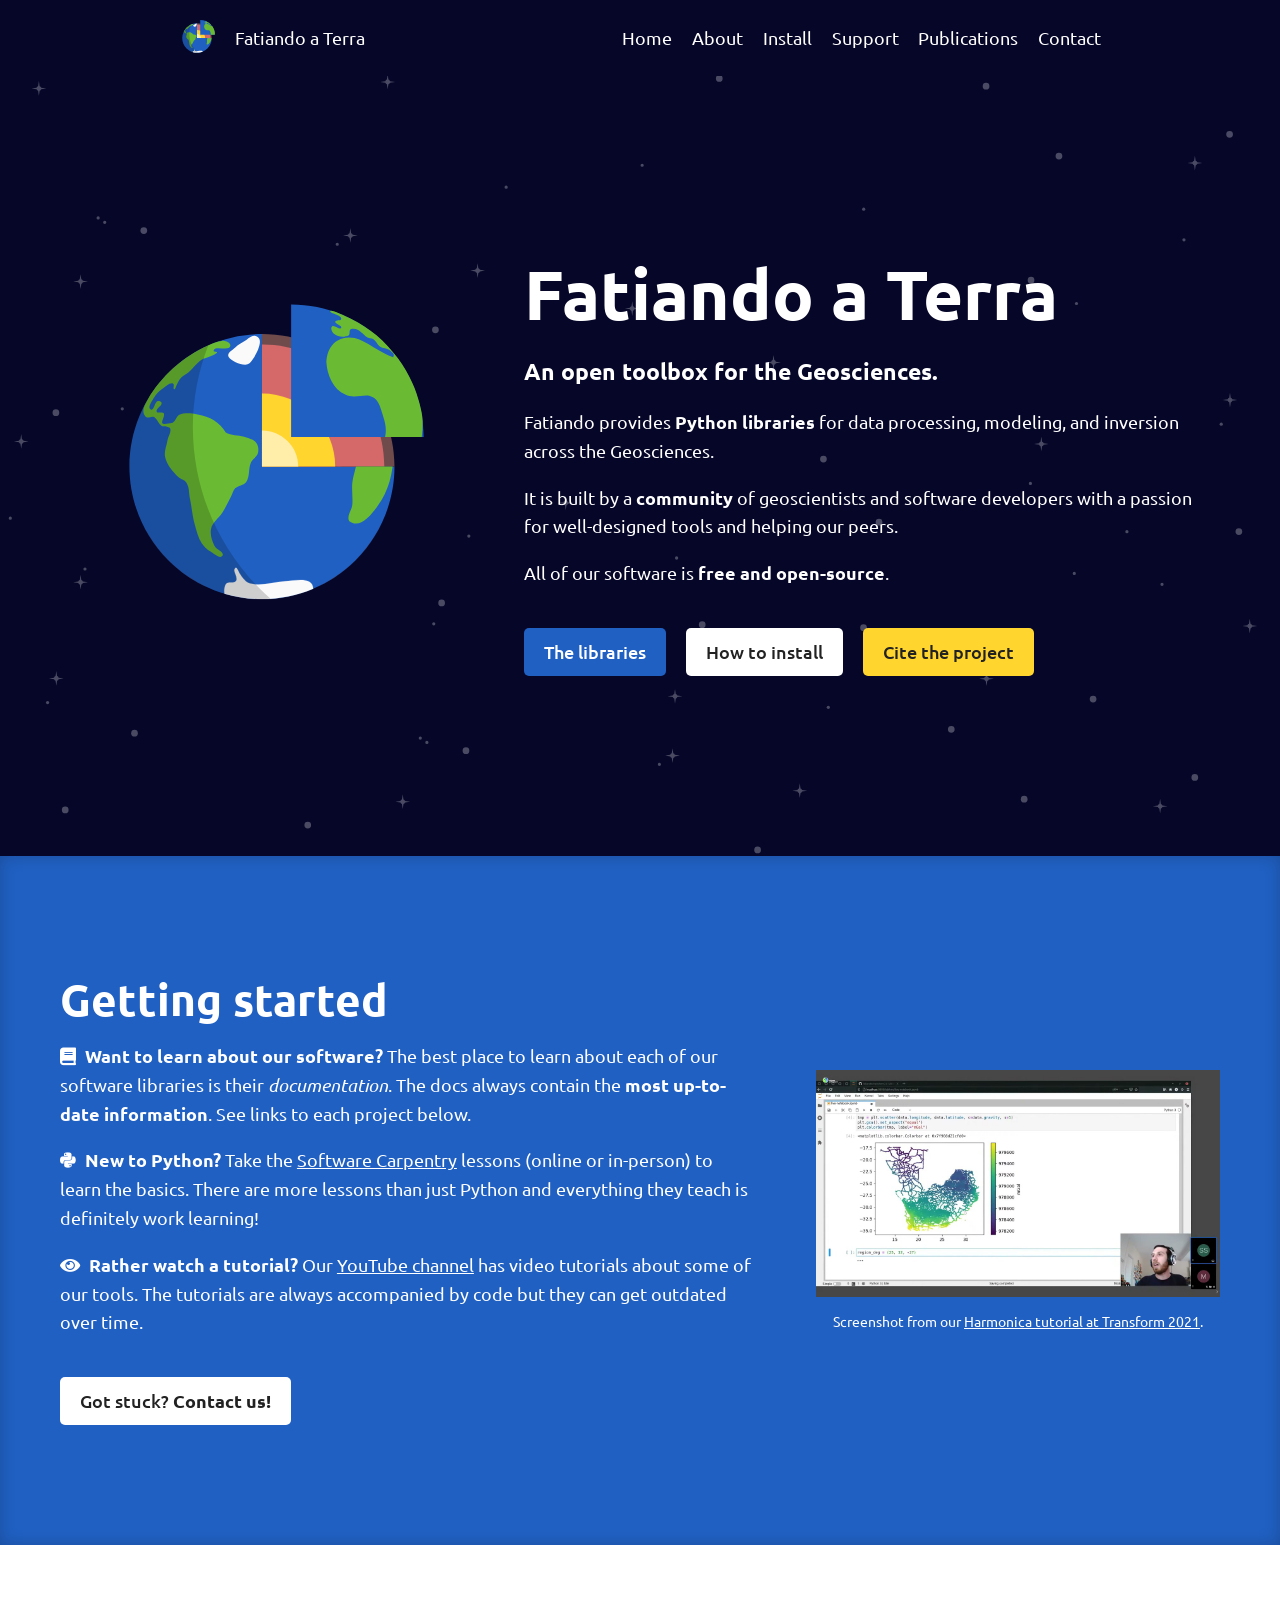
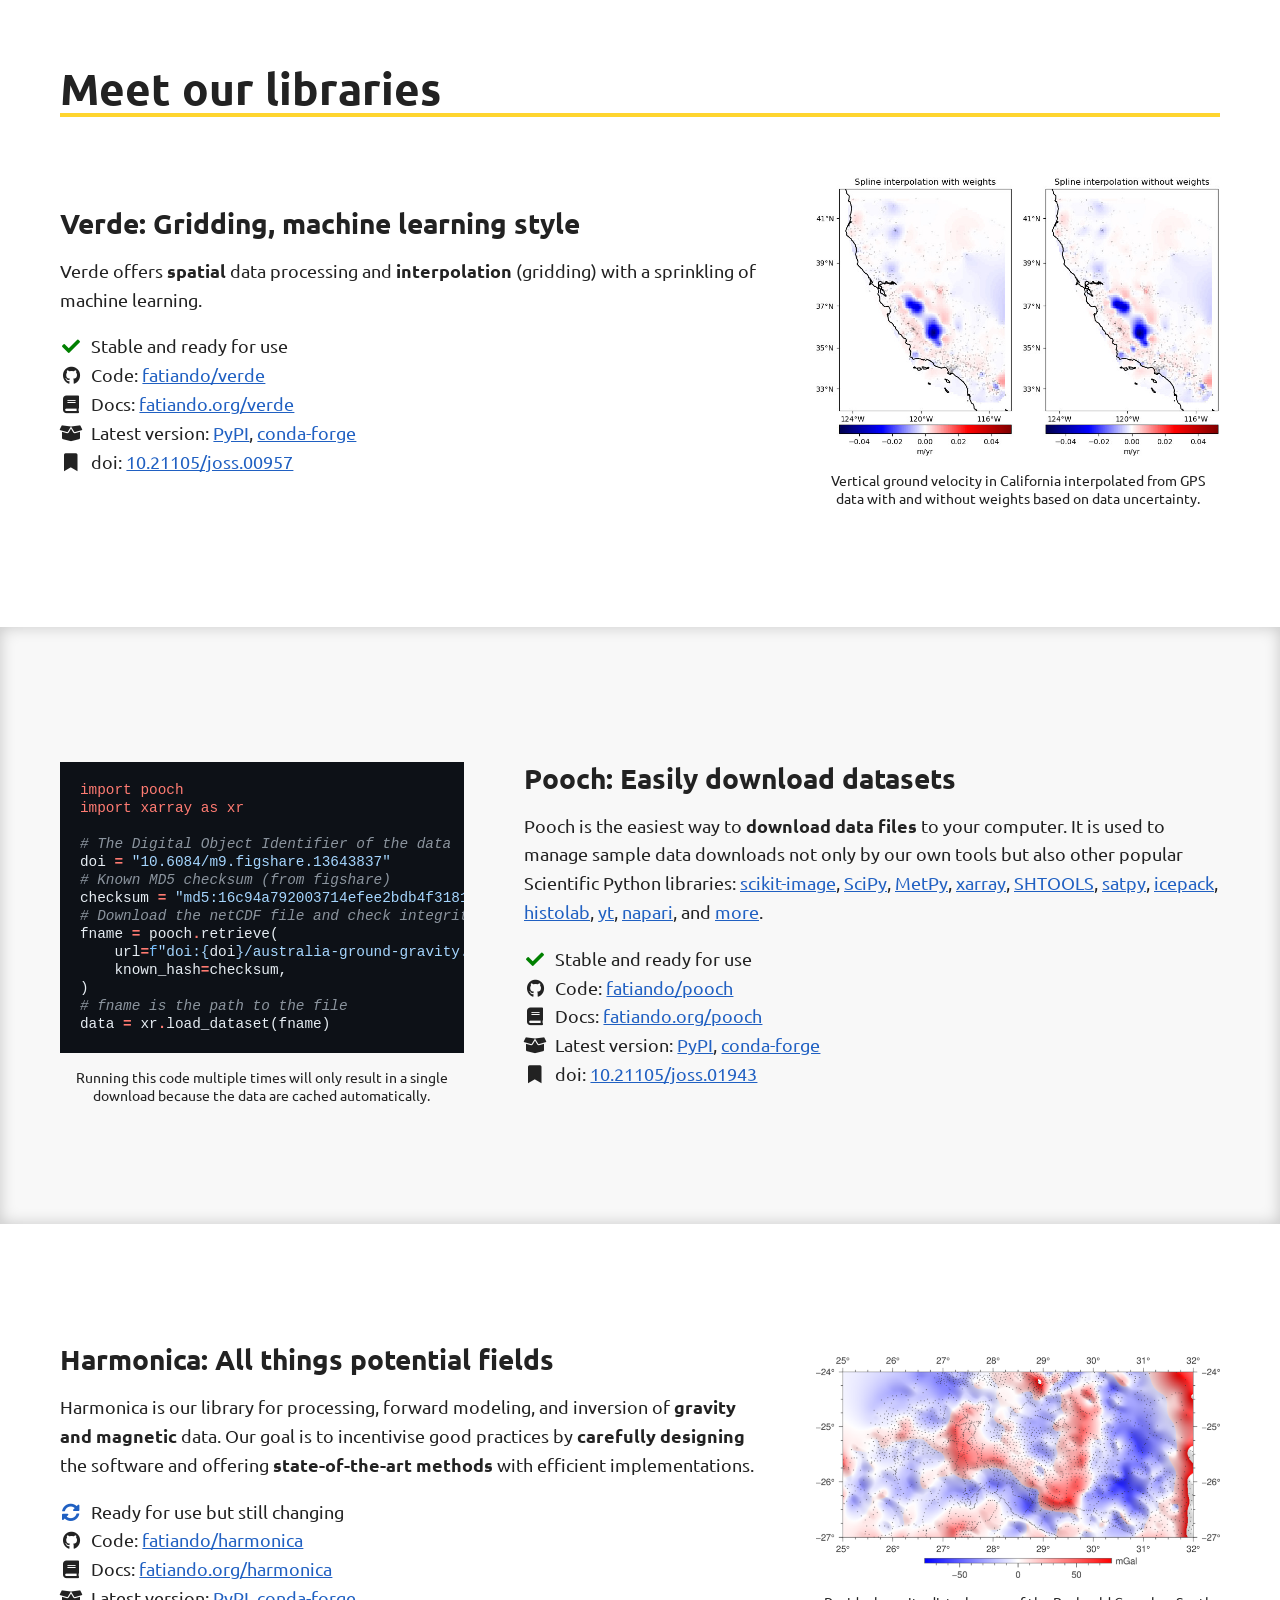
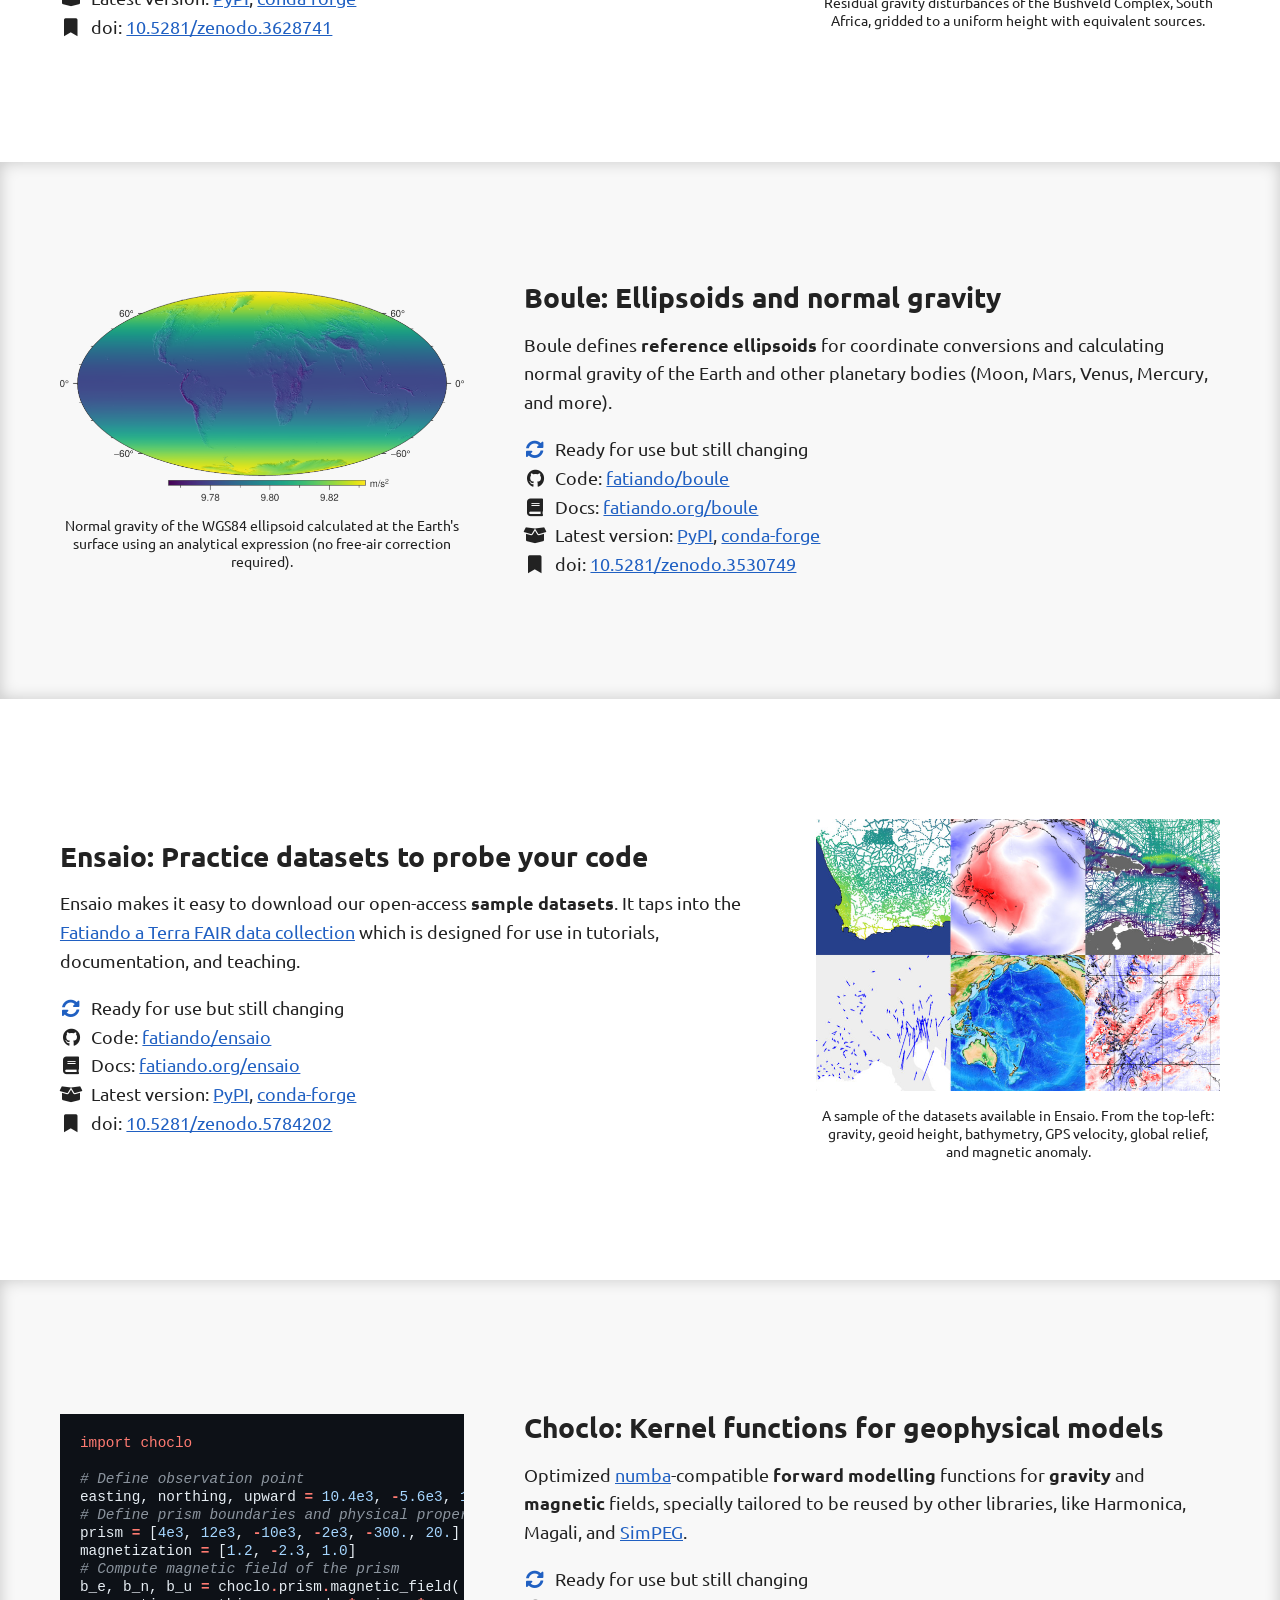
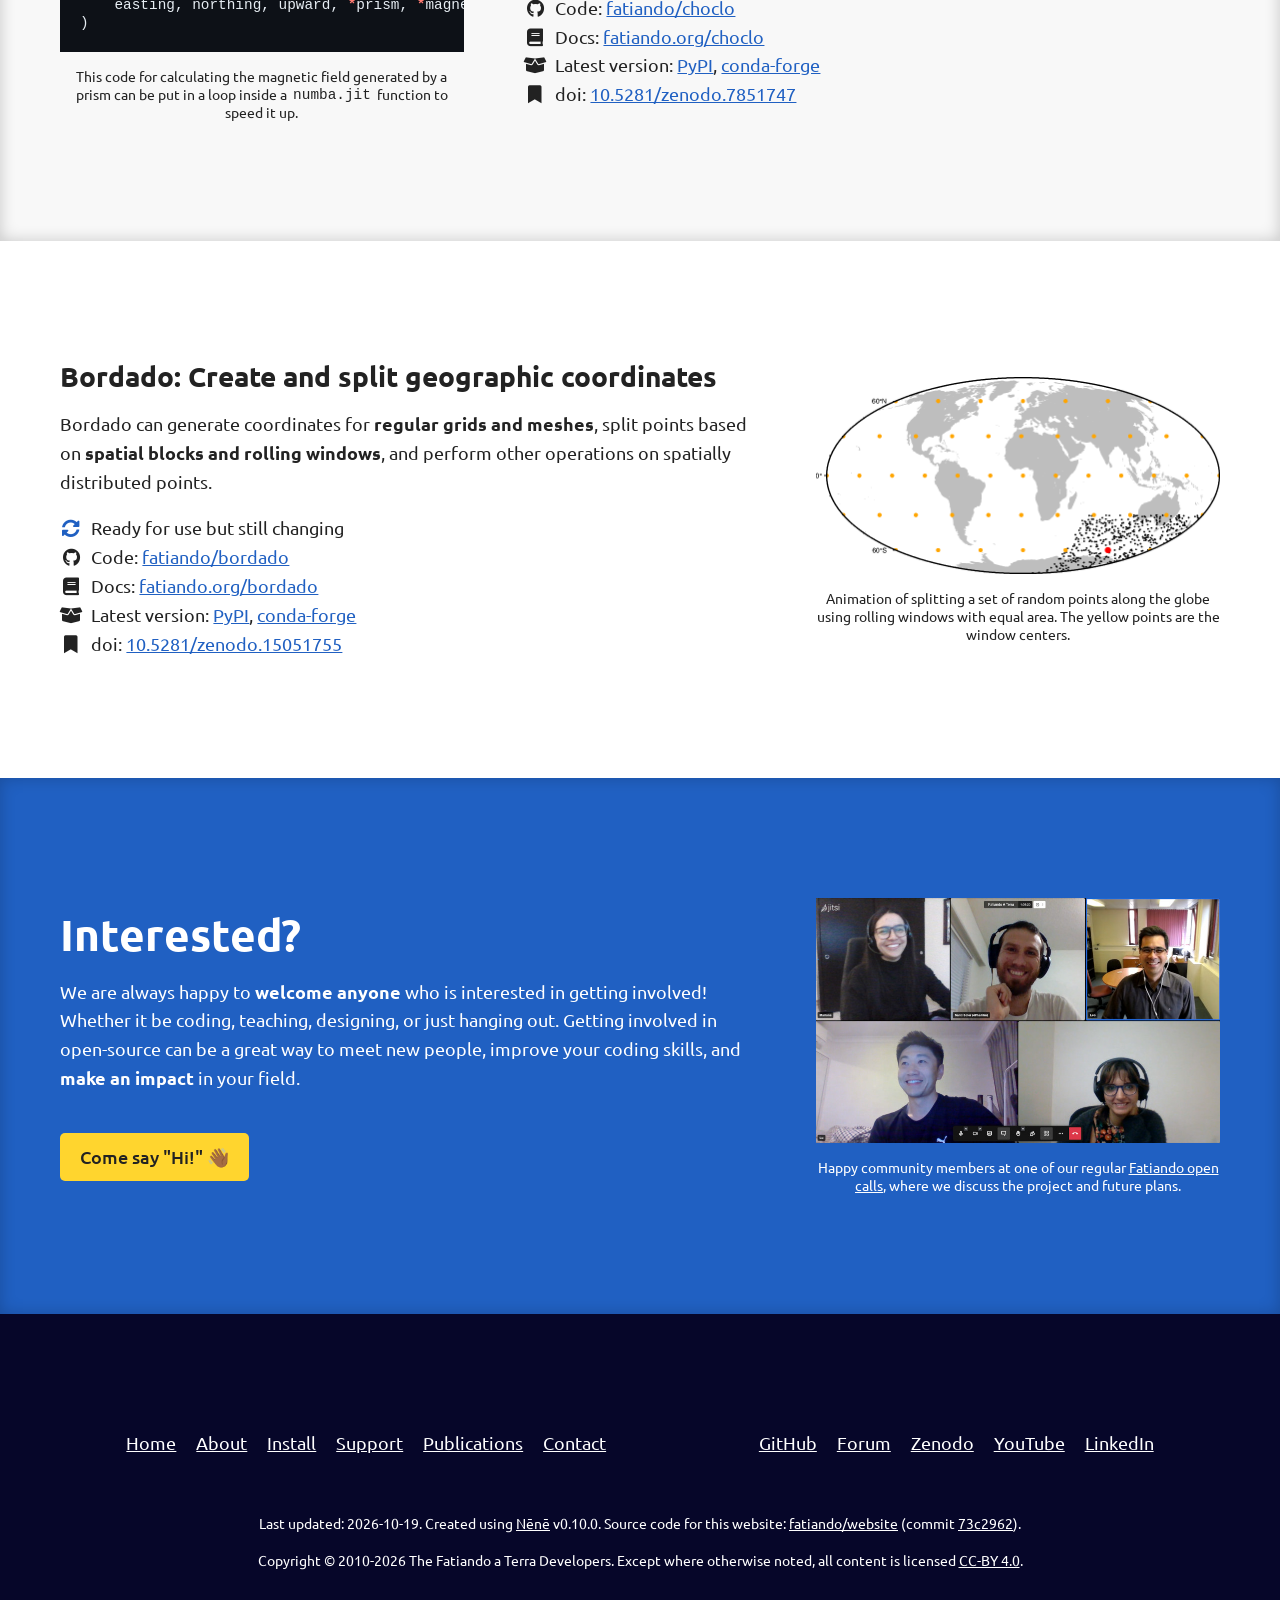
==== commit 277c5719: "deploy: fatiando/website@73c296298f93e7ba2dd657efd29ce21d779e3bfb" ====
--- a/index.html
+++ b/index.html
@@ -166,12 +166,12 @@
 <span class="kn">import</span><span class="w"> </span><span class="nn">xarray</span><span class="w"> </span><span class="k">as</span><span class="w"> </span><span class="nn">xr</span>
 
 <span class="c1"># The Digital Object Identifier of the data</span>
-<span class="n">doi</span> <span class="o">=</span> <span class="s2">&quot;10.6084/m9.figshare.13643837&quot;</span>
+<span class="n">doi</span> <span class="o">=</span> <span class="s2">"10.6084/m9.figshare.13643837"</span>
 <span class="c1"># Known MD5 checksum (from figshare)</span>
-<span class="n">checksum</span> <span class="o">=</span> <span class="s2">&quot;md5:16c94a792003714efee2bdb4f3181d3a&quot;</span>
+<span class="n">checksum</span> <span class="o">=</span> <span class="s2">"md5:16c94a792003714efee2bdb4f3181d3a"</span>
 <span class="c1"># Download the netCDF file and check integrity</span>
 <span class="n">fname</span> <span class="o">=</span> <span class="n">pooch</span><span class="o">.</span><span class="n">retrieve</span><span class="p">(</span>
-    <span class="n">url</span><span class="o">=</span><span class="sa">f</span><span class="s2">&quot;doi:</span><span class="si">{</span><span class="n">doi</span><span class="si">}</span><span class="s2">/australia-ground-gravity.nc&quot;</span><span class="p">,</span>
+    <span class="n">url</span><span class="o">=</span><span class="sa">f</span><span class="s2">"doi:</span><span class="si">{</span><span class="n">doi</span><span class="si">}</span><span class="s2">/australia-ground-gravity.nc"</span><span class="p">,</span>
     <span class="n">known_hash</span><span class="o">=</span><span class="n">checksum</span><span class="p">,</span>
 <span class="p">)</span>
 <span class="c1"># fname is the path to the file</span>
@@ -369,10 +369,10 @@
       </div>
       <div class="flow margin-top-xl font-small">
         <p>
-          Last updated: 2026-06-25.
+          Last updated: 2026-10-19.
           Created using <a href="https://nene.leouieda.com">Nēnē</a> v0.10.0.
           Source code for this website: <a href="https://github.com/fatiando/website">fatiando/website</a>
-          (commit <a href="https://github.com/fatiando/website/commit/a9e915b">a9e915b</a>).
+          (commit <a href="https://github.com/fatiando/website/commit/73c2962">73c2962</a>).
         </p>
         <p>
           Copyright &copy; 2010-2026 The Fatiando a Terra Developers.
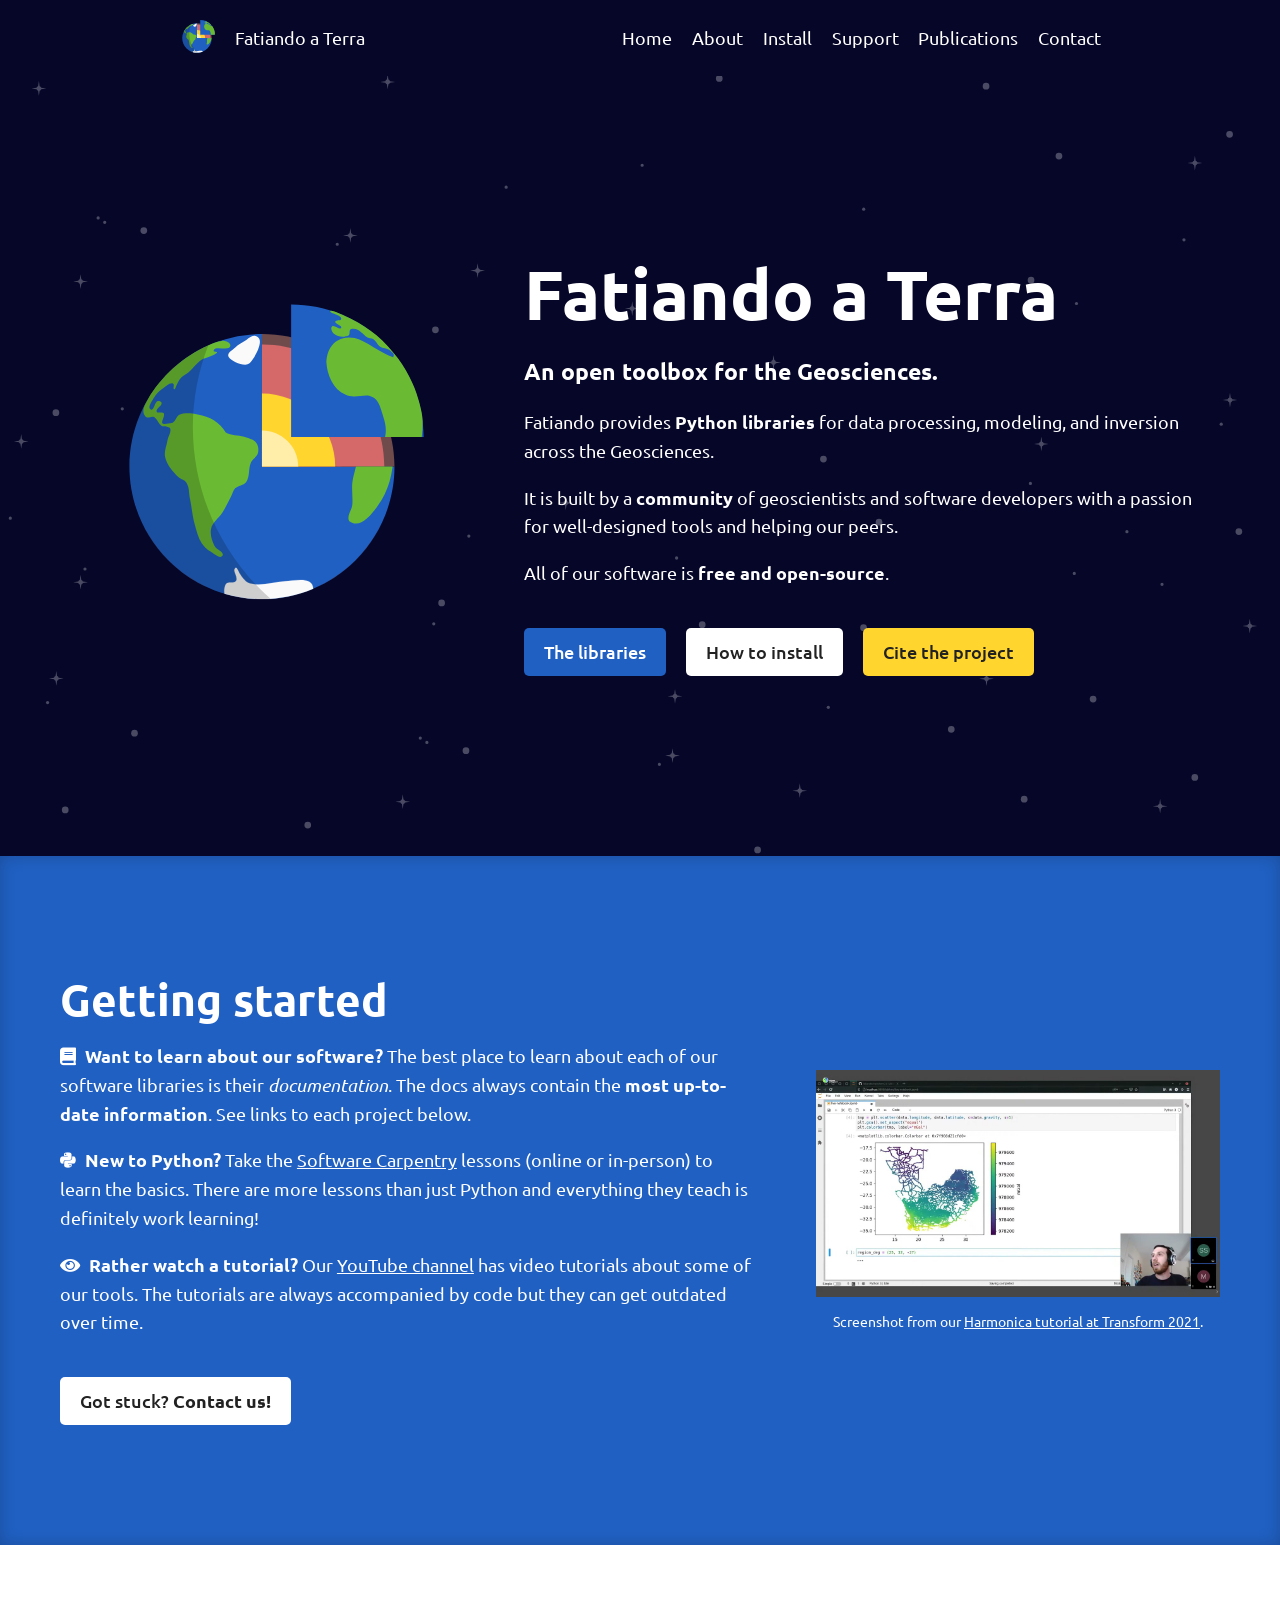
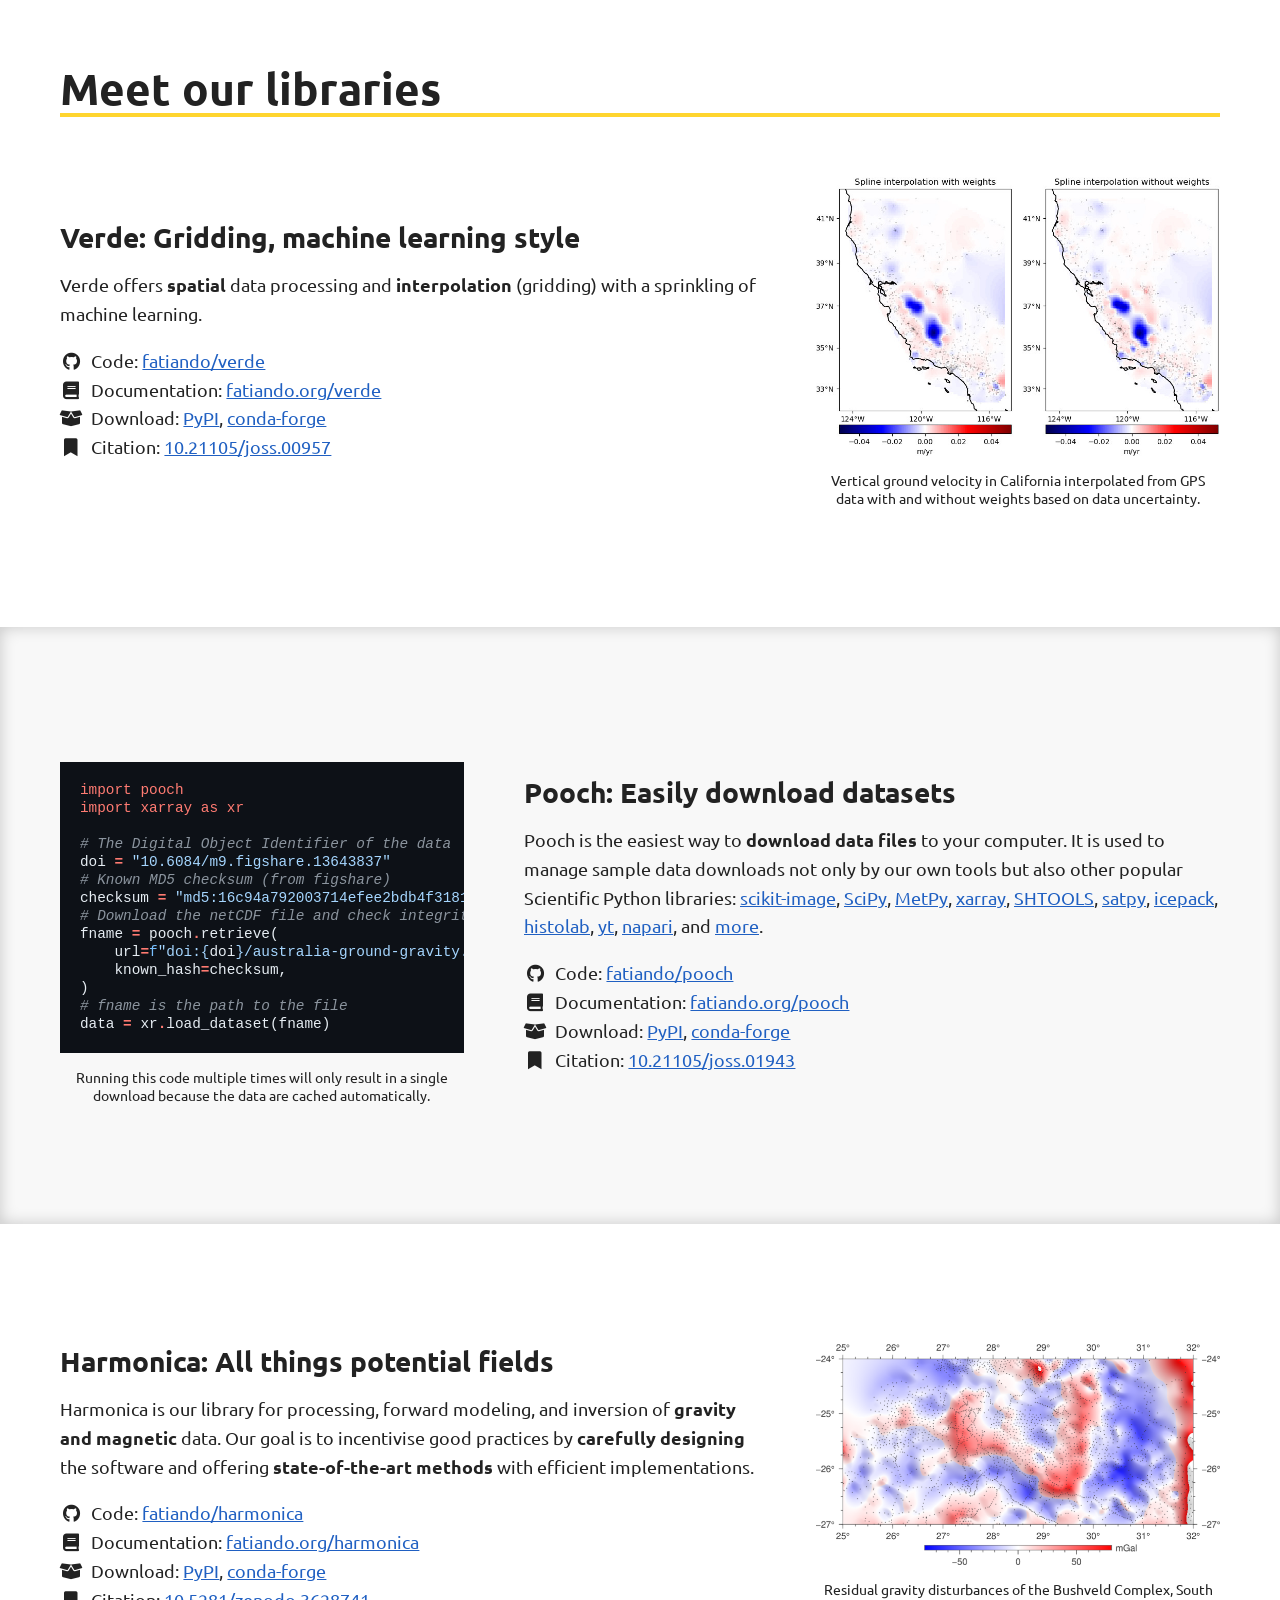
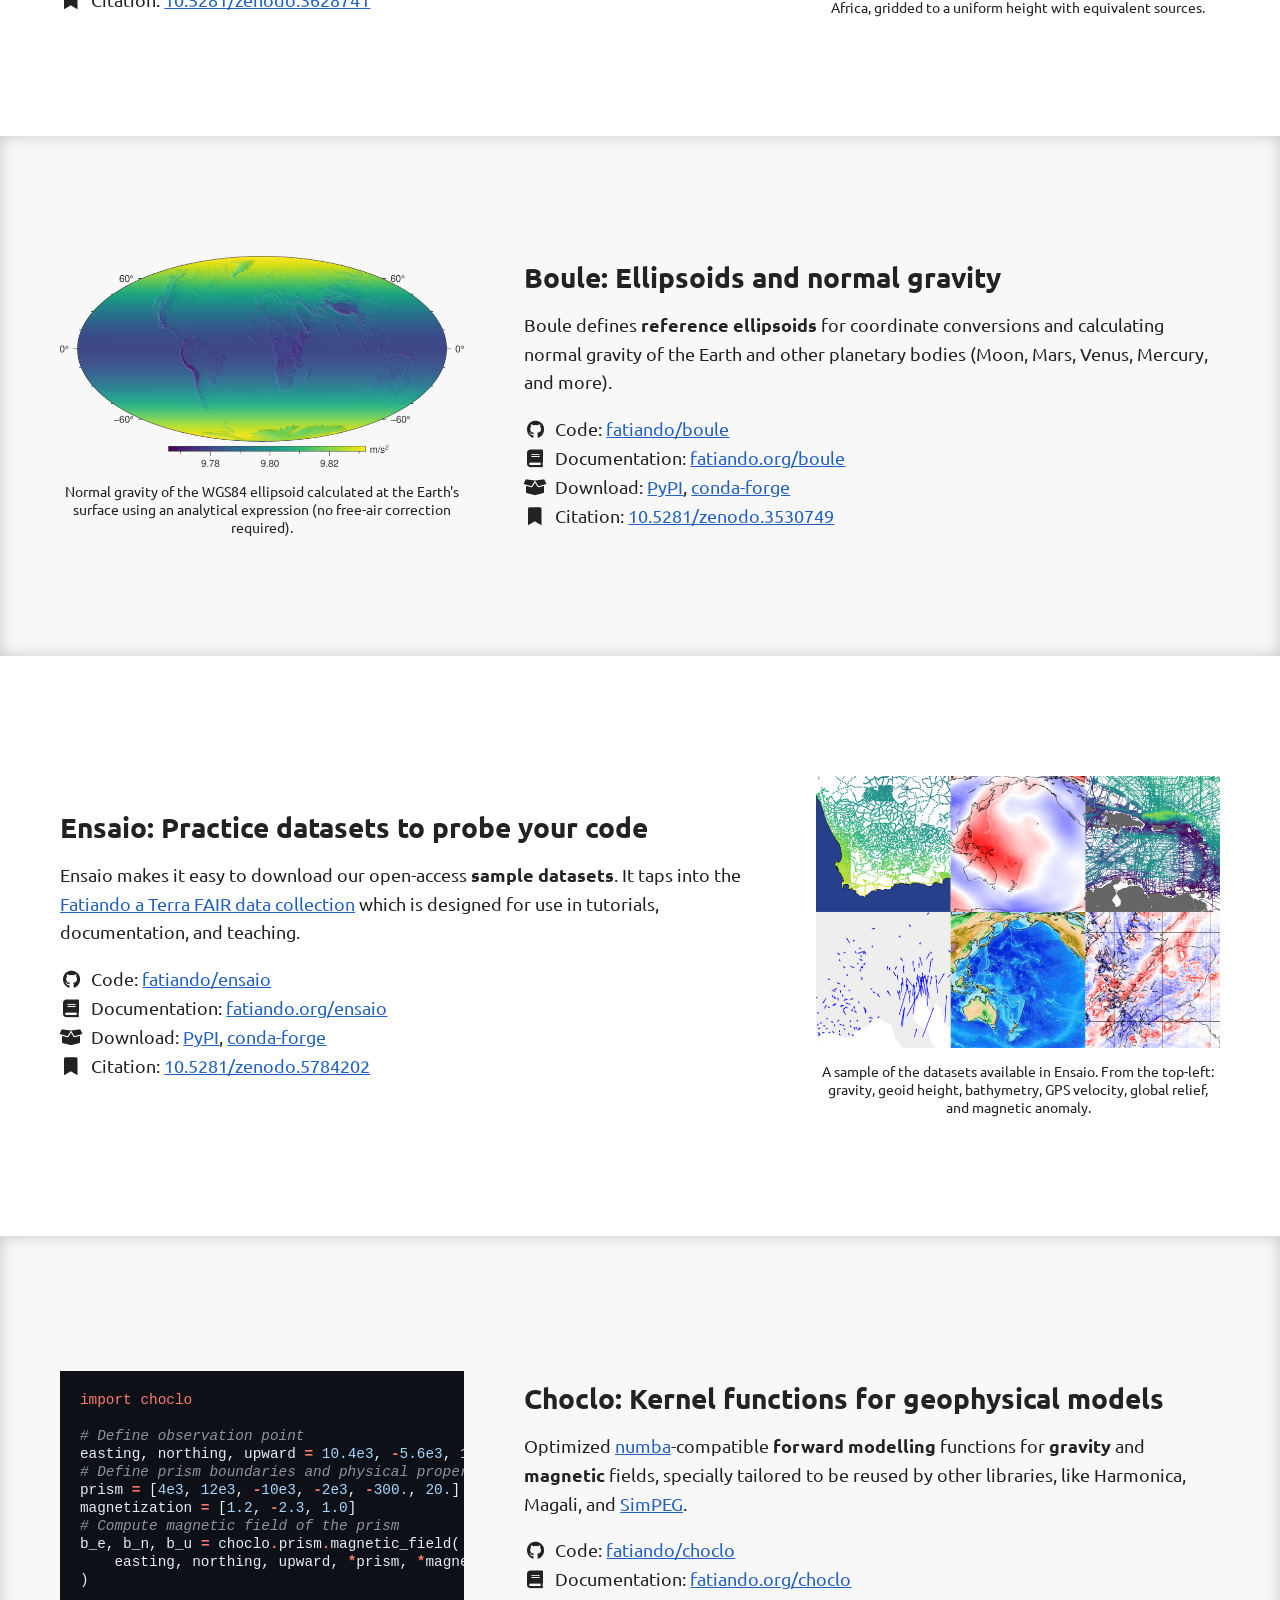
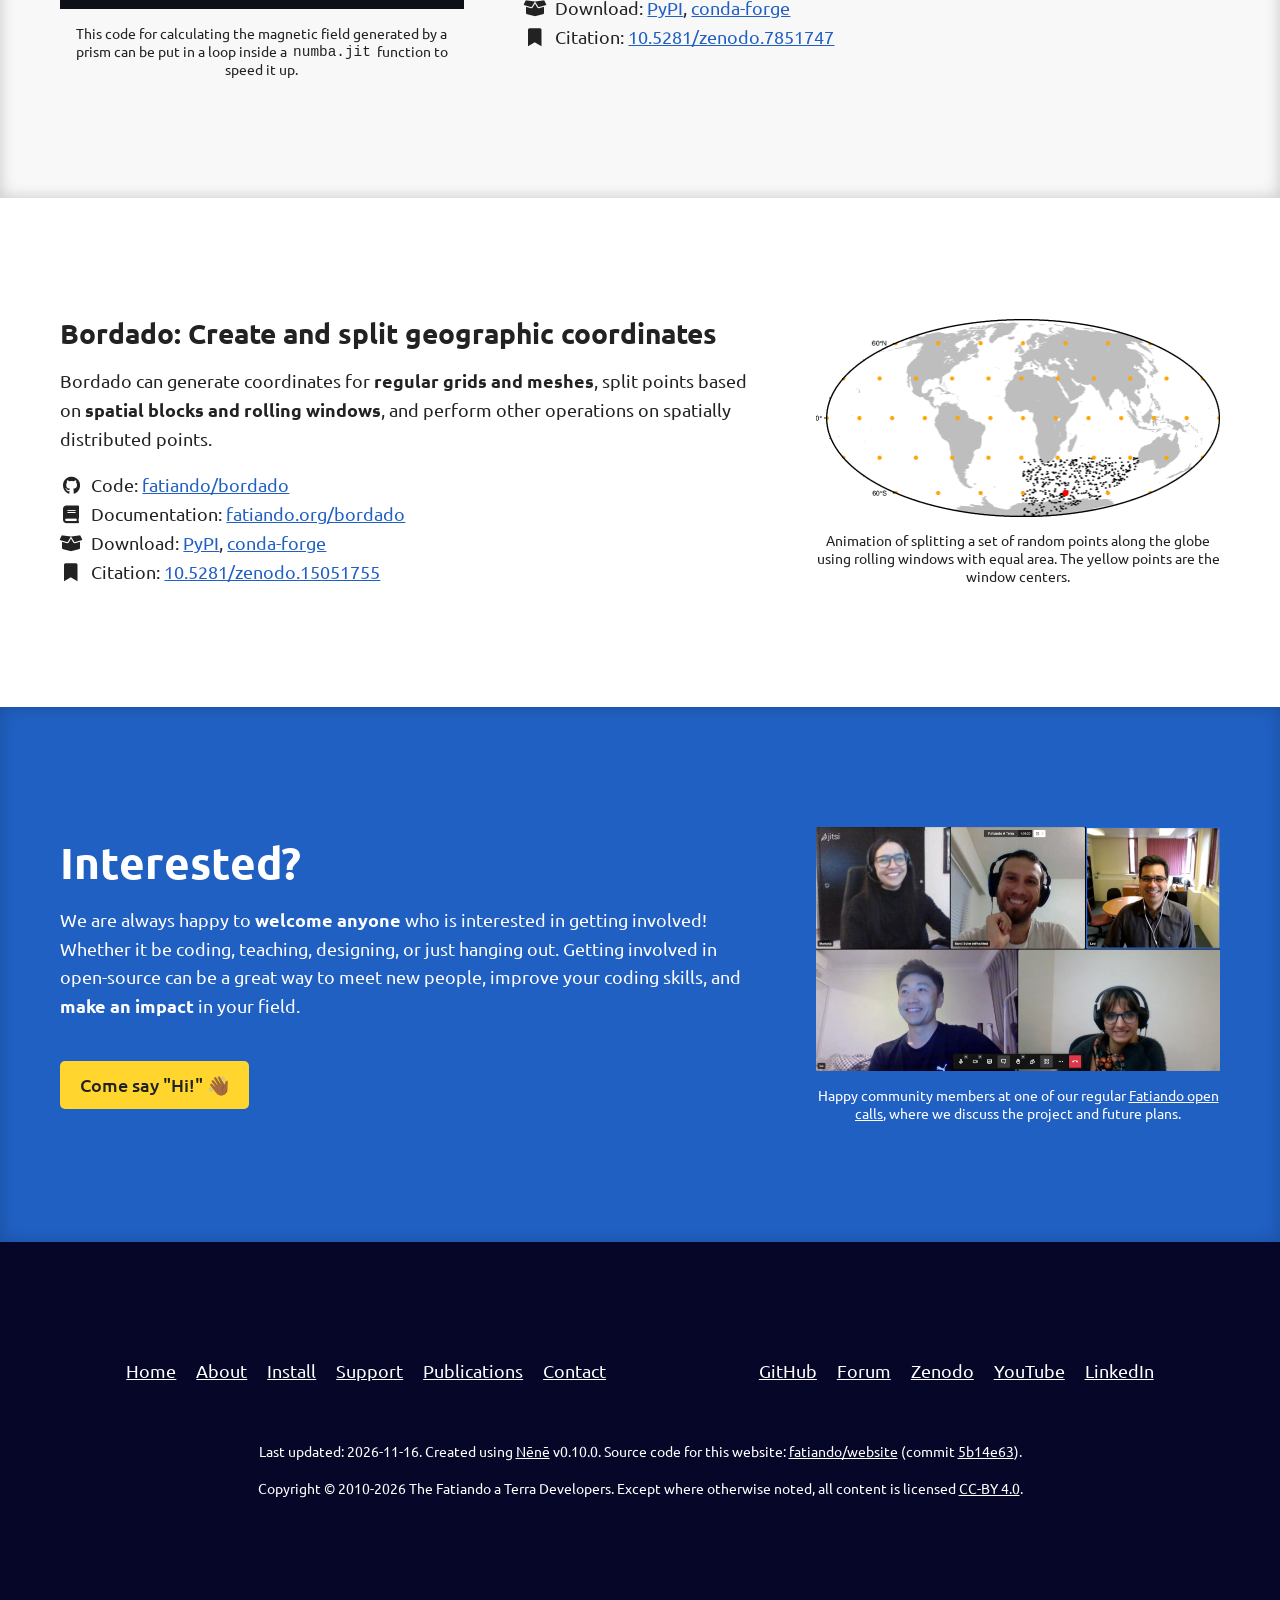
==== commit 97ec9b3f: "deploy: fatiando/website@5b14e63bc845055f157a928448b45ad8b7b1af43" ====
--- a/index.html
+++ b/index.html
@@ -130,11 +130,10 @@
 <p>Verde offers <strong>spatial</strong> data processing and <strong>interpolation</strong> (gridding) with a sprinkling of machine learning.
 </p>
 <ul role="list">
-  <li><i class="fa fa-check fa-fw" style="color: var(--color-secondary)" title="Project status"></i> Stable and ready for use</li>
 <li><i class="fab fa-github fa-fw" title="GitHub repository"></i> Code: <a href="https://github.com/fatiando/verde">fatiando/verde</a></li>
-<li><i class="fas fa-book fa-fw" title="Documentation"></i> Docs: <a href="https://www.fatiando.org/verde/">fatiando.org/verde</a></li>
-<li><i class="fas fa-box-open fa-fw" title="Latest version"></i> Latest version: <a href="https://pypi.org/project/verde/">PyPI</a>, <a href="https://github.com/conda-forge/verde-feedstock/">conda-forge</a></li>
-<li><i class="fas fa-bookmark fa-fw" title="Publication"></i> doi: <a href="https://doi.org/10.21105/joss.00957">10.21105/joss.00957</a></li>
+<li><i class="fas fa-book fa-fw" title="Documentation"></i> Documentation: <a href="https://www.fatiando.org/verde/">fatiando.org/verde</a></li>
+<li><i class="fas fa-box-open fa-fw" title="Latest version"></i> Download: <a href="https://pypi.org/project/verde/">PyPI</a>, <a href="https://github.com/conda-forge/verde-feedstock/">conda-forge</a></li>
+<li><i class="fas fa-bookmark fa-fw" title="Publication"></i> Citation: <a href="https://doi.org/10.21105/joss.00957">10.21105/joss.00957</a></li>
 </ul>
 </div>
 <div class="col-small flow">
@@ -153,11 +152,10 @@
 <p>Pooch is the easiest way to <strong>download data files</strong> to your computer. It is used to manage sample data downloads not only by our own tools but also other popular Scientific Python libraries: <a href="https://github.com/scikit-image/scikit-image">scikit-image</a>, <a href="https://github.com/scipy/scipy">SciPy</a>, <a href="https://github.com/Unidata/MetPy">MetPy</a>, <a href="https://github.com/pydata/xarray">xarray</a>, <a href="https://github.com/SHTOOLS/SHTOOLS">SHTOOLS</a>, <a href="https://github.com/pytroll/satpy">satpy</a>, <a href="https://github.com/icepack/icepack">icepack</a>, <a href="https://github.com/histolab/histolab">histolab</a>, <a href="https://github.com/yt-project/yt">yt</a>, <a href="https://github.com/napari/napari">napari</a>, and <a href="https://github.com/fatiando/pooch/network/dependents">more</a>.
 </p>
 <ul role="list">
-  <li><i class="fa fa-check fa-fw" style="color: var(--color-secondary)" title="Project status"></i> Stable and ready for use</li>
 <li><i class="fab fa-github fa-fw" title="GitHub repository"></i> Code: <a href="https://github.com/fatiando/pooch">fatiando/pooch</a></li>
-<li><i class="fas fa-book fa-fw" title="Documentation"></i> Docs: <a href="https://www.fatiando.org/pooch/">fatiando.org/pooch</a></li>
-<li><i class="fas fa-box-open fa-fw" title="Latest version"></i> Latest version: <a href="https://pypi.org/project/pooch/">PyPI</a>, <a href="https://github.com/conda-forge/pooch-feedstock/">conda-forge</a></li>
-<li><i class="fas fa-bookmark fa-fw" title="Publication"></i> doi: <a href="https://doi.org/10.21105/joss.01943">10.21105/joss.01943</a></li>
+<li><i class="fas fa-book fa-fw" title="Documentation"></i> Documentation: <a href="https://www.fatiando.org/pooch/">fatiando.org/pooch</a></li>
+<li><i class="fas fa-box-open fa-fw" title="Latest version"></i> Download: <a href="https://pypi.org/project/pooch/">PyPI</a>, <a href="https://github.com/conda-forge/pooch-feedstock/">conda-forge</a></li>
+<li><i class="fas fa-bookmark fa-fw" title="Publication"></i> Citation: <a href="https://doi.org/10.21105/joss.01943">10.21105/joss.01943</a></li>
 </ul>
 </div>
 <div class="col-small flow">
@@ -190,11 +188,10 @@
 <p>Harmonica is our library for processing, forward modeling, and inversion of <strong>gravity and magnetic</strong> data. Our goal is to incentivise good practices by <strong>carefully designing</strong> the software and offering <strong>state-of-the-art methods</strong> with efficient implementations.
 </p>
 <ul role="list">
-  <li><i class="fa fa-sync-alt fa-fw" style="color: var(--color-primary)" title="Project status"></i> Ready for use but still changing</li>
 <li><i class="fab fa-github fa-fw" title="GitHub repository"></i> Code: <a href="https://github.com/fatiando/harmonica">fatiando/harmonica</a></li>
-<li><i class="fas fa-book fa-fw" title="Documentation"></i> Docs: <a href="https://www.fatiando.org/harmonica/">fatiando.org/harmonica</a></li>
-<li><i class="fas fa-box-open fa-fw" title="Latest version"></i> Latest version: <a href="https://pypi.org/project/harmonica/">PyPI</a>, <a href="https://github.com/conda-forge/harmonica-feedstock/">conda-forge</a></li>
-<li><i class="fas fa-bookmark fa-fw" title="Publication"></i> doi: <a href="https://doi.org/10.5281/zenodo.3628741">10.5281/zenodo.3628741</a></li>
+<li><i class="fas fa-book fa-fw" title="Documentation"></i> Documentation: <a href="https://www.fatiando.org/harmonica/">fatiando.org/harmonica</a></li>
+<li><i class="fas fa-box-open fa-fw" title="Latest version"></i> Download: <a href="https://pypi.org/project/harmonica/">PyPI</a>, <a href="https://github.com/conda-forge/harmonica-feedstock/">conda-forge</a></li>
+<li><i class="fas fa-bookmark fa-fw" title="Publication"></i> Citation: <a href="https://doi.org/10.5281/zenodo.3628741">10.5281/zenodo.3628741</a></li>
 </ul>
 </div>
 <div class="col-small flow">
@@ -213,11 +210,10 @@
 <p>Boule defines <strong>reference ellipsoids</strong> for coordinate conversions and calculating normal gravity of the Earth and other planetary bodies (Moon, Mars, Venus, Mercury, and more).
 </p>
 <ul role="list">
-  <li><i class="fa fa-sync-alt fa-fw" style="color: var(--color-primary)" title="Project status"></i> Ready for use but still changing</li>
 <li><i class="fab fa-github fa-fw" title="GitHub repository"></i> Code: <a href="https://github.com/fatiando/boule">fatiando/boule</a></li>
-<li><i class="fas fa-book fa-fw" title="Documentation"></i> Docs: <a href="https://www.fatiando.org/boule/">fatiando.org/boule</a></li>
-<li><i class="fas fa-box-open fa-fw" title="Latest version"></i> Latest version: <a href="https://pypi.org/project/boule/">PyPI</a>, <a href="https://github.com/conda-forge/boule-feedstock/">conda-forge</a></li>
-<li><i class="fas fa-bookmark fa-fw" title="Publication"></i> doi: <a href="https://doi.org/10.5281/zenodo.3530749">10.5281/zenodo.3530749</a></li>
+<li><i class="fas fa-book fa-fw" title="Documentation"></i> Documentation: <a href="https://www.fatiando.org/boule/">fatiando.org/boule</a></li>
+<li><i class="fas fa-box-open fa-fw" title="Latest version"></i> Download: <a href="https://pypi.org/project/boule/">PyPI</a>, <a href="https://github.com/conda-forge/boule-feedstock/">conda-forge</a></li>
+<li><i class="fas fa-bookmark fa-fw" title="Publication"></i> Citation: <a href="https://doi.org/10.5281/zenodo.3530749">10.5281/zenodo.3530749</a></li>
 </ul>
 </div>
 <div class="col-small flow">
@@ -236,11 +232,10 @@
 <p>Ensaio makes it easy to download our open-access <strong>sample datasets</strong>. It taps into the <a href="https://github.com/fatiando-data">Fatiando a Terra FAIR data collection</a> which is designed for use in tutorials, documentation, and teaching.
 </p>
 <ul role="list">
-  <li><i class="fa fa-sync-alt fa-fw" style="color: var(--color-primary)" title="Project status"></i> Ready for use but still changing</li>
 <li><i class="fab fa-github fa-fw" title="GitHub repository"></i> Code: <a href="https://github.com/fatiando/ensaio">fatiando/ensaio</a></li>
-<li><i class="fas fa-book fa-fw" title="Documentation"></i> Docs: <a href="https://www.fatiando.org/ensaio/">fatiando.org/ensaio</a></li>
-<li><i class="fas fa-box-open fa-fw" title="Latest version"></i> Latest version: <a href="https://pypi.org/project/ensaio/">PyPI</a>, <a href="https://github.com/conda-forge/ensaio-feedstock/">conda-forge</a></li>
-<li><i class="fas fa-bookmark fa-fw" title="Publication"></i> doi: <a href="https://doi.org/10.5281/zenodo.5784202">10.5281/zenodo.5784202</a></li>
+<li><i class="fas fa-book fa-fw" title="Documentation"></i> Documentation: <a href="https://www.fatiando.org/ensaio/">fatiando.org/ensaio</a></li>
+<li><i class="fas fa-box-open fa-fw" title="Latest version"></i> Download: <a href="https://pypi.org/project/ensaio/">PyPI</a>, <a href="https://github.com/conda-forge/ensaio-feedstock/">conda-forge</a></li>
+<li><i class="fas fa-bookmark fa-fw" title="Publication"></i> Citation: <a href="https://doi.org/10.5281/zenodo.5784202">10.5281/zenodo.5784202</a></li>
 </ul>
 </div>
 <div class="col-small flow">
@@ -259,11 +254,10 @@
 <p>Optimized <a href="https://numba.pydata.org">numba</a>-compatible <strong>forward modelling</strong> functions for <strong>gravity</strong> and <strong>magnetic</strong> fields, specially tailored to be reused by other libraries, like Harmonica, Magali, and <a href="https://simpeg.xyz/">SimPEG</a>.
 </p>
 <ul role="list">
-  <li><i class="fa fa-sync-alt fa-fw" style="color: var(--color-primary)" title="Project status"></i> Ready for use but still changing</li>
 <li><i class="fab fa-github fa-fw" title="GitHub repository"></i> Code: <a href="https://github.com/fatiando/choclo">fatiando/choclo</a></li>
-<li><i class="fas fa-book fa-fw" title="Documentation"></i> Docs: <a href="https://www.fatiando.org/choclo/">fatiando.org/choclo</a></li>
-<li><i class="fas fa-box-open fa-fw" title="Latest version"></i> Latest version: <a href="https://pypi.org/project/choclo/">PyPI</a>, <a href="https://github.com/conda-forge/choclo-feedstock/">conda-forge</a></li>
-<li><i class="fas fa-bookmark fa-fw" title="Publication"></i> doi: <a href="https://doi.org/10.5281/zenodo.7851747">10.5281/zenodo.7851747</a></li>
+<li><i class="fas fa-book fa-fw" title="Documentation"></i> Documentation: <a href="https://www.fatiando.org/choclo/">fatiando.org/choclo</a></li>
+<li><i class="fas fa-box-open fa-fw" title="Latest version"></i> Download: <a href="https://pypi.org/project/choclo/">PyPI</a>, <a href="https://github.com/conda-forge/choclo-feedstock/">conda-forge</a></li>
+<li><i class="fas fa-bookmark fa-fw" title="Publication"></i> Citation: <a href="https://doi.org/10.5281/zenodo.7851747">10.5281/zenodo.7851747</a></li>
 </ul>
 </div>
 <div class="col-small flow">
@@ -293,11 +287,10 @@
 <p>Bordado can generate coordinates for <strong>regular grids and meshes</strong>, split points based on <strong>spatial blocks and rolling windows</strong>, and perform other operations on spatially distributed points.
 </p>
 <ul role="list">
-  <li><i class="fa fa-sync-alt fa-fw" style="color: var(--color-primary)" title="Project status"></i> Ready for use but still changing</li>
 <li><i class="fab fa-github fa-fw" title="GitHub repository"></i> Code: <a href="https://github.com/fatiando/bordado">fatiando/bordado</a></li>
-<li><i class="fas fa-book fa-fw" title="Documentation"></i> Docs: <a href="https://www.fatiando.org/bordado/">fatiando.org/bordado</a></li>
-<li><i class="fas fa-box-open fa-fw" title="Latest version"></i> Latest version: <a href="https://pypi.org/project/bordado/">PyPI</a>, <a href="https://github.com/conda-forge/bordado-feedstock/">conda-forge</a></li>
-<li><i class="fas fa-bookmark fa-fw" title="Publication"></i> doi: <a href="https://doi.org/10.5281/zenodo.15051755">10.5281/zenodo.15051755</a></li>
+<li><i class="fas fa-book fa-fw" title="Documentation"></i> Documentation: <a href="https://www.fatiando.org/bordado/">fatiando.org/bordado</a></li>
+<li><i class="fas fa-box-open fa-fw" title="Latest version"></i> Download: <a href="https://pypi.org/project/bordado/">PyPI</a>, <a href="https://github.com/conda-forge/bordado-feedstock/">conda-forge</a></li>
+<li><i class="fas fa-bookmark fa-fw" title="Publication"></i> Citation: <a href="https://doi.org/10.5281/zenodo.15051755">10.5281/zenodo.15051755</a></li>
 </ul>
 </div>
 <div class="col-small flow">
@@ -369,10 +362,10 @@
       </div>
       <div class="flow margin-top-xl font-small">
         <p>
-          Last updated: 2026-10-19.
+          Last updated: 2026-11-16.
           Created using <a href="https://nene.leouieda.com">Nēnē</a> v0.10.0.
           Source code for this website: <a href="https://github.com/fatiando/website">fatiando/website</a>
-          (commit <a href="https://github.com/fatiando/website/commit/73c2962">73c2962</a>).
+          (commit <a href="https://github.com/fatiando/website/commit/5b14e63">5b14e63</a>).
         </p>
         <p>
           Copyright &copy; 2010-2026 The Fatiando a Terra Developers.
